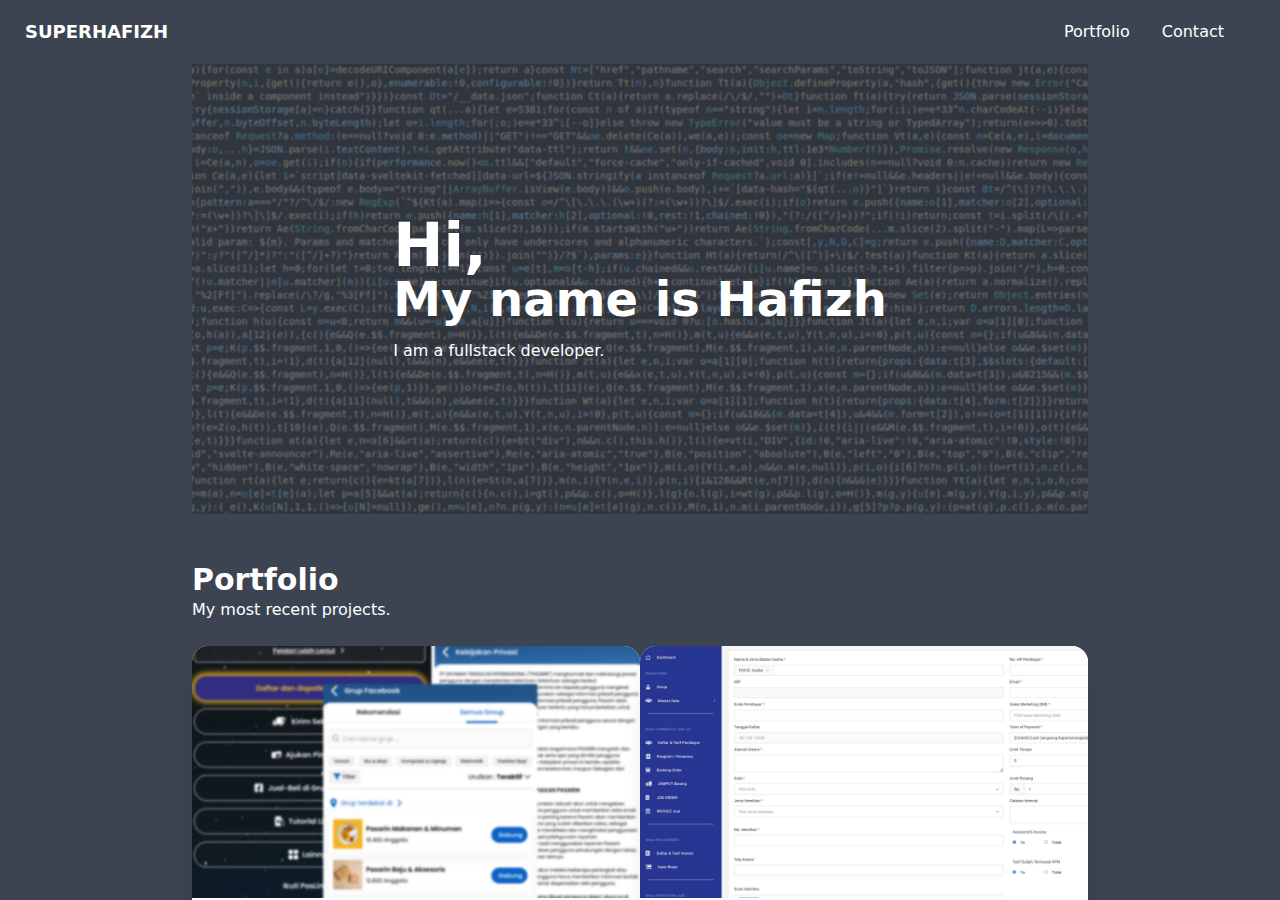
==== index.html @ 825510c3 "fix small screen gap" ====
<!DOCTYPE html>
<html lang="en">
	<head>
		<meta charset="utf-8" />
		<meta name="viewport" content="width=device-width" />
		
		<meta http-equiv="content-security-policy" content="">
		<link href="./internal/immutable/assets/_layout-4857d7e1.css" rel="stylesheet">
		<link href="./internal/immutable/assets/_page-f06ca95b.css" rel="stylesheet">
		<link rel="modulepreload" href="./internal/immutable/start-492628ce.js">
		<link rel="modulepreload" href="./internal/immutable/chunks/index-1d239b5f.js">
		<link rel="modulepreload" href="./internal/immutable/chunks/singletons-ebde97fe.js">
		<link rel="modulepreload" href="./internal/immutable/components/pages/_layout.svelte-82ba9834.js">
		<link rel="modulepreload" href="./internal/immutable/modules/pages/_layout.ts-9cbb603b.js">
		<link rel="modulepreload" href="./internal/immutable/chunks/_layout-da46b06b.js">
		<link rel="modulepreload" href="./internal/immutable/components/pages/_page.svelte-578592ff.js"><!-- HEAD_svelte-1lq4rqf_START --><!-- HEAD_svelte-1lq4rqf_END -->
	</head>
	<body data-sveltekit-preload-data="hover">
		<div style="display: contents">


<div class="drawer"><input id="my-drawer-3" type="checkbox" class="drawer-toggle"> 
    <div class="drawer-content flex flex-col bg-neutral text-neutral-content"><div class="mx-auto navbar"><div class="navbar-start"><a href="/" class="btn btn-ghost text-lg">Superhafizh</a></div>
            <div class="navbar-end"><ul class="menu menu-horizontal hidden lg:inline-flex"><li><a href="/#portfolio-section" class="">Portfolio</a></li>
                    <li><a href="/#contact-section" class="">Contact</a></li>
                    <li><a href="https://github.com/superhafizh" target="_blank" rel="noreferrer"></a></li></ul>
                <div class="flex-none lg:hidden"><label for="my-drawer-3" class="btn btn-square btn-ghost"><svg xmlns="http://www.w3.org/2000/svg" fill="none" viewBox="0 0 24 24" class="inline-block w-6 h-6 stroke-current"><path stroke-linecap="round" stroke-linejoin="round" stroke-width="2" d="M4 6h16M4 12h16M4 18h16"></path></svg></label></div></div></div>
        
        <div class="mx-auto"><section class="hero hero-height bg-base-200 mb-4 svelte-1fc7l4f" style="background-image: url(/images/codes.jpg)"><div class="hero-overlay bg-opacity-60"></div>
    <div class="hero-content"><div class="max-w-lg"><h1 class="text-6xl font-bold">Hi,</h1>
            <h1 class="text-5xl font-bold">My name is Hafizh</h1>
            <p class="mt-4">I am a fullstack developer.</p></div></div></section>

<div class="max-w-4xl mx-auto"><section id="portfolio-section" class="py-8"><h2 class="text-3xl font-bold">Portfolio</h2>
        <p class="pb-6">My most recent projects.</p>
        <div class="grid grid-cols-1 md:grid-cols-2 justify-items-center"><div class="card card-compact bg-base-100 shadow-xl"><figure><img src="/images/pasarin.jpg" alt="Pasarin"></figure>
                <div class="card-body"><h2 class="card-title">Pasarin</h2>
                  <p>Pasarin was a marketplace targeting Facebook users. I was working with the Front End team using VueJs.</p>
                  <p></p></div></div>
            <div class="card card-compact bg-base-100 shadow-xl"><figure><img src="/images/kimulti.jpg" alt="Kimulti"></figure>
                <div class="card-body"><h2 class="card-title">Kimulti</h2>
                  <p>Kimulti is an ERP for a logistics company. I built from ground up using Laravel and Livewire.</p>
                  <p>Currently it covers CRM, Shipment, and Accounting functionality with Assets Management and others still underway.</p></div></div></div></section>

    <section id="contact-section" class="py-8"><h2 class="text-3xl font-bold pb-6">Contact Me</h2>
        <form class="form-control"><label class="label" for="email"><span class="label-text">Email</span></label>
            <input type="email" name="email" class="input input-bordered">
            <label class="label" for="message"><span class="label-text">Message</span></label>
            <input name="message" class="input input-bordered">
            <div class="py-4 px-4">

<div id="h-captcha-30"></div></div>
            <button type="submit" class="btn">Send</button></form></section>
</div></div></div></div>


		<script type="module" data-sveltekit-hydrate="gvk30v">
			import { start } from "./internal/immutable/start-492628ce.js";

			start({
				assets: "",
				env: {},
				target: document.querySelector('[data-sveltekit-hydrate="gvk30v"]').parentNode,
				version: "1675939922096",
				hydrate: {
					node_ids: [0, 2],
					data: [null,null],
					form: null,
					error: null
				}
			});
		</script>
	</div>
	</body>
</html>
---- internal/immutable/assets/_layout-4857d7e1.css ----
*,:before,:after{box-sizing:border-box;border-width:0;border-style:solid;border-color:#e5e7eb}:before,:after{--tw-content: ""}html{line-height:1.5;-webkit-text-size-adjust:100%;-moz-tab-size:4;-o-tab-size:4;tab-size:4;font-family:ui-sans-serif,system-ui,-apple-system,BlinkMacSystemFont,Segoe UI,Roboto,Helvetica Neue,Arial,Noto Sans,sans-serif,"Apple Color Emoji","Segoe UI Emoji",Segoe UI Symbol,"Noto Color Emoji";font-feature-settings:normal}body{margin:0;line-height:inherit}hr{height:0;color:inherit;border-top-width:1px}abbr:where([title]){-webkit-text-decoration:underline dotted;text-decoration:underline dotted}h1,h2,h3,h4,h5,h6{font-size:inherit;font-weight:inherit}a{color:inherit;text-decoration:inherit}b,strong{font-weight:bolder}code,kbd,samp,pre{font-family:ui-monospace,SFMono-Regular,Menlo,Monaco,Consolas,Liberation Mono,Courier New,monospace;font-size:1em}small{font-size:80%}sub,sup{font-size:75%;line-height:0;position:relative;vertical-align:baseline}sub{bottom:-.25em}sup{top:-.5em}table{text-indent:0;border-color:inherit;border-collapse:collapse}button,input,optgroup,select,textarea{font-family:inherit;font-size:100%;font-weight:inherit;line-height:inherit;color:inherit;margin:0;padding:0}button,select{text-transform:none}button,[type=button],[type=reset],[type=submit]{-webkit-appearance:button;background-color:transparent;background-image:none}:-moz-focusring{outline:auto}:-moz-ui-invalid{box-shadow:none}progress{vertical-align:baseline}::-webkit-inner-spin-button,::-webkit-outer-spin-button{height:auto}[type=search]{-webkit-appearance:textfield;outline-offset:-2px}::-webkit-search-decoration{-webkit-appearance:none}::-webkit-file-upload-button{-webkit-appearance:button;font:inherit}summary{display:list-item}blockquote,dl,dd,h1,h2,h3,h4,h5,h6,hr,figure,p,pre{margin:0}fieldset{margin:0;padding:0}legend{padding:0}ol,ul,menu{list-style:none;margin:0;padding:0}textarea{resize:vertical}input::-moz-placeholder,textarea::-moz-placeholder{opacity:1;color:#9ca3af}input::placeholder,textarea::placeholder{opacity:1;color:#9ca3af}button,[role=button]{cursor:pointer}:disabled{cursor:default}img,svg,video,canvas,audio,iframe,embed,object{display:block;vertical-align:middle}img,video{max-width:100%;height:auto}[hidden]{display:none}[type=text],[type=email],[type=url],[type=password],[type=number],[type=date],[type=datetime-local],[type=month],[type=search],[type=tel],[type=time],[type=week],[multiple],textarea,select{-webkit-appearance:none;-moz-appearance:none;appearance:none;background-color:#fff;border-color:#6b7280;border-width:1px;border-radius:0;padding:.5rem .75rem;font-size:1rem;line-height:1.5rem;--tw-shadow: 0 0 #0000}[type=text]:focus,[type=email]:focus,[type=url]:focus,[type=password]:focus,[type=number]:focus,[type=date]:focus,[type=datetime-local]:focus,[type=month]:focus,[type=search]:focus,[type=tel]:focus,[type=time]:focus,[type=week]:focus,[multiple]:focus,textarea:focus,select:focus{outline:2px solid transparent;outline-offset:2px;--tw-ring-inset: var(--tw-empty, );--tw-ring-offset-width: 0px;--tw-ring-offset-color: #fff;--tw-ring-color: #2563eb;--tw-ring-offset-shadow: var(--tw-ring-inset) 0 0 0 var(--tw-ring-offset-width) var(--tw-ring-offset-color);--tw-ring-shadow: var(--tw-ring-inset) 0 0 0 calc(1px + var(--tw-ring-offset-width)) var(--tw-ring-color);box-shadow:var(--tw-ring-offset-shadow),var(--tw-ring-shadow),var(--tw-shadow);border-color:#2563eb}input::-moz-placeholder,textarea::-moz-placeholder{color:#6b7280;opacity:1}input::placeholder,textarea::placeholder{color:#6b7280;opacity:1}::-webkit-datetime-edit-fields-wrapper{padding:0}::-webkit-date-and-time-value{min-height:1.5em}::-webkit-datetime-edit,::-webkit-datetime-edit-year-field,::-webkit-datetime-edit-month-field,::-webkit-datetime-edit-day-field,::-webkit-datetime-edit-hour-field,::-webkit-datetime-edit-minute-field,::-webkit-datetime-edit-second-field,::-webkit-datetime-edit-millisecond-field,::-webkit-datetime-edit-meridiem-field{padding-top:0;padding-bottom:0}select{background-image:url("data:image/svg+xml,%3csvg xmlns='http://www.w3.org/2000/svg' fill='none' viewBox='0 0 20 20'%3e%3cpath stroke='%236b7280' stroke-linecap='round' stroke-linejoin='round' stroke-width='1.5' d='M6 8l4 4 4-4'/%3e%3c/svg%3e");background-position:right .5rem center;background-repeat:no-repeat;background-size:1.5em 1.5em;padding-right:2.5rem;-webkit-print-color-adjust:exact;print-color-adjust:exact}[multiple]{background-image:initial;background-position:initial;background-repeat:unset;background-size:initial;padding-right:.75rem;-webkit-print-color-adjust:unset;print-color-adjust:unset}[type=checkbox],[type=radio]{-webkit-appearance:none;-moz-appearance:none;appearance:none;padding:0;-webkit-print-color-adjust:exact;print-color-adjust:exact;display:inline-block;vertical-align:middle;background-origin:border-box;-webkit-user-select:none;-moz-user-select:none;user-select:none;flex-shrink:0;height:1rem;width:1rem;color:#2563eb;background-color:#fff;border-color:#6b7280;border-width:1px;--tw-shadow: 0 0 #0000}[type=checkbox]{border-radius:0}[type=radio]{border-radius:100%}[type=checkbox]:focus,[type=radio]:focus{outline:2px solid transparent;outline-offset:2px;--tw-ring-inset: var(--tw-empty, );--tw-ring-offset-width: 2px;--tw-ring-offset-color: #fff;--tw-ring-color: #2563eb;--tw-ring-offset-shadow: var(--tw-ring-inset) 0 0 0 var(--tw-ring-offset-width) var(--tw-ring-offset-color);--tw-ring-shadow: var(--tw-ring-inset) 0 0 0 calc(2px + var(--tw-ring-offset-width)) var(--tw-ring-color);box-shadow:var(--tw-ring-offset-shadow),var(--tw-ring-shadow),var(--tw-shadow)}[type=checkbox]:checked,[type=radio]:checked{border-color:transparent;background-color:currentColor;background-size:100% 100%;background-position:center;background-repeat:no-repeat}[type=checkbox]:checked{background-image:url("data:image/svg+xml,%3csvg viewBox='0 0 16 16' fill='white' xmlns='http://www.w3.org/2000/svg'%3e%3cpath d='M12.207 4.793a1 1 0 010 1.414l-5 5a1 1 0 01-1.414 0l-2-2a1 1 0 011.414-1.414L6.5 9.086l4.293-4.293a1 1 0 011.414 0z'/%3e%3c/svg%3e")}[type=radio]:checked{background-image:url("data:image/svg+xml,%3csvg viewBox='0 0 16 16' fill='white' xmlns='http://www.w3.org/2000/svg'%3e%3ccircle cx='8' cy='8' r='3'/%3e%3c/svg%3e")}[type=checkbox]:checked:hover,[type=checkbox]:checked:focus,[type=radio]:checked:hover,[type=radio]:checked:focus{border-color:transparent;background-color:currentColor}[type=checkbox]:indeterminate{background-image:url("data:image/svg+xml,%3csvg xmlns='http://www.w3.org/2000/svg' fill='none' viewBox='0 0 16 16'%3e%3cpath stroke='white' stroke-linecap='round' stroke-linejoin='round' stroke-width='2' d='M4 8h8'/%3e%3c/svg%3e");border-color:transparent;background-color:currentColor;background-size:100% 100%;background-position:center;background-repeat:no-repeat}[type=checkbox]:indeterminate:hover,[type=checkbox]:indeterminate:focus{border-color:transparent;background-color:currentColor}[type=file]{background:unset;border-color:inherit;border-width:0;border-radius:0;padding:0;font-size:unset;line-height:inherit}[type=file]:focus{outline:1px solid ButtonText;outline:1px auto -webkit-focus-ring-color}:root,[data-theme]{background-color:hsla(var(--b1) / var(--tw-bg-opacity, 1));color:hsla(var(--bc) / var(--tw-text-opacity, 1))}html{-webkit-tap-highlight-color:transparent}:root{color-scheme:light;--pf: 258.89 94.378% 40.941%;--sf: 314 100% 37.647%;--af: 174 60% 40.784%;--nf: 219 14.085% 22.275%;--in: 198 93% 60%;--su: 158 64% 52%;--wa: 43 96% 56%;--er: 0 91% 71%;--inc: 198 100% 12%;--suc: 158 100% 10%;--wac: 43 100% 11%;--erc: 0 100% 14%;--rounded-box: 1rem;--rounded-btn: .5rem;--rounded-badge: 1.9rem;--animation-btn: .25s;--animation-input: .2s;--btn-text-case: uppercase;--btn-focus-scale: .95;--border-btn: 1px;--tab-border: 1px;--tab-radius: .5rem;--p: 258.89 94.378% 51.176%;--pc: 0 0% 100%;--s: 314 100% 47.059%;--sc: 0 0% 100%;--a: 174 60% 50.98%;--ac: 174.71 43.59% 15.294%;--n: 219 14.085% 27.843%;--nc: 0 0% 100%;--b1: 0 0% 100%;--b2: 0 0% 94.902%;--b3: 180 1.9608% 90%;--bc: 215 27.907% 16.863%}@media (prefers-color-scheme: dark){:root{color-scheme:dark;--pf: 262.35 80.315% 40.157%;--sf: 315.75 70.196% 40%;--af: 174.69 70.335% 32.784%;--in: 198 93% 60%;--su: 158 64% 52%;--wa: 43 96% 56%;--er: 0 91% 71%;--inc: 198 100% 12%;--suc: 158 100% 10%;--wac: 43 100% 11%;--erc: 0 100% 14%;--rounded-box: 1rem;--rounded-btn: .5rem;--rounded-badge: 1.9rem;--animation-btn: .25s;--animation-input: .2s;--btn-text-case: uppercase;--btn-focus-scale: .95;--border-btn: 1px;--tab-border: 1px;--tab-radius: .5rem;--p: 262.35 80.315% 50.196%;--pc: 0 0% 100%;--s: 315.75 70.196% 50%;--sc: 0 0% 100%;--a: 174.69 70.335% 40.98%;--ac: 0 0% 100%;--n: 218.18 18.033% 11.961%;--nf: 222.86 17.073% 8.0392%;--nc: 220 13.376% 69.216%;--b1: 220 17.647% 20%;--b2: 220 17.241% 17.059%;--b3: 218.57 17.949% 15.294%;--bc: 220 13.376% 69.216%}}[data-theme=light]{color-scheme:light;--pf: 258.89 94.378% 40.941%;--sf: 314 100% 37.647%;--af: 174 60% 40.784%;--nf: 219 14.085% 22.275%;--in: 198 93% 60%;--su: 158 64% 52%;--wa: 43 96% 56%;--er: 0 91% 71%;--inc: 198 100% 12%;--suc: 158 100% 10%;--wac: 43 100% 11%;--erc: 0 100% 14%;--rounded-box: 1rem;--rounded-btn: .5rem;--rounded-badge: 1.9rem;--animation-btn: .25s;--animation-input: .2s;--btn-text-case: uppercase;--btn-focus-scale: .95;--border-btn: 1px;--tab-border: 1px;--tab-radius: .5rem;--p: 258.89 94.378% 51.176%;--pc: 0 0% 100%;--s: 314 100% 47.059%;--sc: 0 0% 100%;--a: 174 60% 50.98%;--ac: 174.71 43.59% 15.294%;--n: 219 14.085% 27.843%;--nc: 0 0% 100%;--b1: 0 0% 100%;--b2: 0 0% 94.902%;--b3: 180 1.9608% 90%;--bc: 215 27.907% 16.863%}[data-theme=dark]{color-scheme:dark;--pf: 262.35 80.315% 40.157%;--sf: 315.75 70.196% 40%;--af: 174.69 70.335% 32.784%;--in: 198 93% 60%;--su: 158 64% 52%;--wa: 43 96% 56%;--er: 0 91% 71%;--inc: 198 100% 12%;--suc: 158 100% 10%;--wac: 43 100% 11%;--erc: 0 100% 14%;--rounded-box: 1rem;--rounded-btn: .5rem;--rounded-badge: 1.9rem;--animation-btn: .25s;--animation-input: .2s;--btn-text-case: uppercase;--btn-focus-scale: .95;--border-btn: 1px;--tab-border: 1px;--tab-radius: .5rem;--p: 262.35 80.315% 50.196%;--pc: 0 0% 100%;--s: 315.75 70.196% 50%;--sc: 0 0% 100%;--a: 174.69 70.335% 40.98%;--ac: 0 0% 100%;--n: 218.18 18.033% 11.961%;--nf: 222.86 17.073% 8.0392%;--nc: 220 13.376% 69.216%;--b1: 220 17.647% 20%;--b2: 220 17.241% 17.059%;--b3: 218.57 17.949% 15.294%;--bc: 220 13.376% 69.216%}[data-theme=cupcake]{color-scheme:light;--pf: 183.03 47.368% 47.216%;--sf: 338.25 71.429% 62.431%;--af: 39 84.112% 46.431%;--nf: 280 46.479% 11.137%;--in: 198 93% 60%;--su: 158 64% 52%;--wa: 43 96% 56%;--er: 0 91% 71%;--pc: 183.03 100% 11.804%;--sc: 338.25 100% 15.608%;--ac: 39 100% 11.608%;--nc: 280 82.688% 82.784%;--inc: 198 100% 12%;--suc: 158 100% 10%;--wac: 43 100% 11%;--erc: 0 100% 14%;--rounded-box: 1rem;--rounded-badge: 1.9rem;--animation-btn: .25s;--animation-input: .2s;--btn-text-case: uppercase;--btn-focus-scale: .95;--border-btn: 1px;--p: 183.03 47.368% 59.02%;--s: 338.25 71.429% 78.039%;--a: 39 84.112% 58.039%;--n: 280 46.479% 13.922%;--b1: 24 33.333% 97.059%;--b2: 26.667 21.951% 91.961%;--b3: 22.5 14.286% 89.02%;--bc: 280 46.479% 13.922%;--rounded-btn: 1.9rem;--tab-border: 2px;--tab-radius: .5rem}[data-theme=bumblebee]{color-scheme:light;--pf: 41.124 74.167% 42.353%;--sf: 49.901 94.393% 46.431%;--af: 240 33.333% 11.294%;--nf: 240 33.333% 11.294%;--b2: 0 0% 90%;--b3: 0 0% 81%;--in: 198 93% 60%;--su: 158 64% 52%;--wa: 43 96% 56%;--er: 0 91% 71%;--bc: 0 0% 20%;--ac: 240 60.274% 82.824%;--nc: 240 60.274% 82.824%;--inc: 198 100% 12%;--suc: 158 100% 10%;--wac: 43 100% 11%;--erc: 0 100% 14%;--rounded-box: 1rem;--rounded-btn: .5rem;--rounded-badge: 1.9rem;--animation-btn: .25s;--animation-input: .2s;--btn-text-case: uppercase;--btn-focus-scale: .95;--border-btn: 1px;--tab-border: 1px;--tab-radius: .5rem;--p: 41.124 74.167% 52.941%;--pc: 240 33.333% 14.118%;--s: 49.901 94.393% 58.039%;--sc: 240 33.333% 14.118%;--a: 240 33.333% 14.118%;--n: 240 33.333% 14.118%;--b1: 0 0% 100%}[data-theme=emerald]{color-scheme:light;--pf: 141.18 50% 48%;--sf: 218.88 96.078% 48%;--af: 9.8901 81.25% 44.863%;--nf: 219.23 20.312% 20.078%;--b2: 0 0% 90%;--b3: 0 0% 81%;--in: 198 93% 60%;--su: 158 64% 52%;--wa: 43 96% 56%;--er: 0 91% 71%;--inc: 198 100% 12%;--suc: 158 100% 10%;--wac: 43 100% 11%;--erc: 0 100% 14%;--rounded-box: 1rem;--rounded-btn: .5rem;--rounded-badge: 1.9rem;--btn-text-case: uppercase;--border-btn: 1px;--tab-border: 1px;--tab-radius: .5rem;--p: 141.18 50% 60%;--pc: 151.11 28.421% 18.627%;--s: 218.88 96.078% 60%;--sc: 210 20% 98.039%;--a: 9.8901 81.25% 56.078%;--ac: 210 20% 98.039%;--n: 219.23 20.312% 25.098%;--nc: 210 20% 98.039%;--b1: 0 0% 100%;--bc: 219.23 20.312% 25.098%;--animation-btn: 0;--animation-input: 0;--btn-focus-scale: 1}[data-theme=corporate]{color-scheme:light;--pf: 229.09 95.652% 51.137%;--sf: 214.91 26.316% 47.216%;--af: 154.2 49.02% 48%;--nf: 233.33 27.273% 10.353%;--b2: 0 0% 90%;--b3: 0 0% 81%;--in: 198 93% 60%;--su: 158 64% 52%;--wa: 43 96% 56%;--er: 0 91% 71%;--pc: 229.09 100% 92.784%;--sc: 214.91 100% 11.804%;--ac: 154.2 100% 12%;--inc: 198 100% 12%;--suc: 158 100% 10%;--wac: 43 100% 11%;--erc: 0 100% 14%;--btn-text-case: uppercase;--border-btn: 1px;--tab-border: 1px;--tab-radius: .5rem;--p: 229.09 95.652% 63.922%;--s: 214.91 26.316% 59.02%;--a: 154.2 49.02% 60%;--n: 233.33 27.273% 12.941%;--nc: 210 38.462% 94.902%;--b1: 0 0% 100%;--bc: 233.33 27.273% 12.941%;--rounded-box: .25rem;--rounded-btn: .125rem;--rounded-badge: .125rem;--animation-btn: 0;--animation-input: 0;--btn-focus-scale: 1}[data-theme=synthwave]{color-scheme:dark;--pf: 320.73 69.62% 55.216%;--sf: 197.03 86.592% 51.922%;--af: 48 89.041% 45.647%;--nf: 253.22 60.825% 15.216%;--b2: 253.85 59.091% 23.294%;--b3: 253.85 59.091% 20.965%;--pc: 320.73 100% 13.804%;--sc: 197.03 100% 12.98%;--ac: 48 100% 11.412%;--rounded-box: 1rem;--rounded-btn: .5rem;--rounded-badge: 1.9rem;--animation-btn: .25s;--animation-input: .2s;--btn-text-case: uppercase;--btn-focus-scale: .95;--border-btn: 1px;--tab-border: 1px;--tab-radius: .5rem;--p: 320.73 69.62% 69.02%;--s: 197.03 86.592% 64.902%;--a: 48 89.041% 57.059%;--n: 253.22 60.825% 19.02%;--nc: 260 60% 98.039%;--b1: 253.85 59.091% 25.882%;--bc: 260 60% 98.039%;--in: 199.13 86.957% 63.922%;--inc: 257.45 63.218% 17.059%;--su: 168.1 74.233% 68.039%;--suc: 257.45 63.218% 17.059%;--wa: 48 89.041% 57.059%;--wac: 257.45 63.218% 17.059%;--er: 351.85 73.636% 56.863%;--erc: 260 60% 98.039%}[data-theme=retro]{color-scheme:light;--pf: 2.6667 73.77% 60.863%;--sf: 144.62 27.273% 57.569%;--af: 49.024 67.213% 60.863%;--nf: 41.667 16.822% 33.569%;--inc: 221.21 100% 90.667%;--suc: 142.13 100% 87.255%;--wac: 32.133 100% 8.7451%;--erc: 0 100% 90.118%;--animation-btn: .25s;--animation-input: .2s;--btn-text-case: uppercase;--btn-focus-scale: .95;--border-btn: 1px;--tab-border: 1px;--tab-radius: .5rem;--p: 2.6667 73.77% 76.078%;--pc: 345 5.2632% 14.902%;--s: 144.62 27.273% 71.961%;--sc: 345 5.2632% 14.902%;--a: 49.024 67.213% 76.078%;--ac: 345 5.2632% 14.902%;--n: 41.667 16.822% 41.961%;--nc: 45 47.059% 80%;--b1: 45 47.059% 80%;--b2: 45.283 37.063% 71.961%;--b3: 42.188 35.955% 65.098%;--bc: 345 5.2632% 14.902%;--in: 221.21 83.193% 53.333%;--su: 142.13 76.216% 36.275%;--wa: 32.133 94.619% 43.725%;--er: 0 72.222% 50.588%;--rounded-box: .4rem;--rounded-btn: .4rem;--rounded-badge: .4rem}[data-theme=cyberpunk]{color-scheme:light;--pf: 344.78 100% 58.353%;--sf: 195.12 80.392% 56%;--af: 276 74.324% 56.784%;--nf: 57.273 100% 10.353%;--b2: 56 100% 45%;--b3: 56 100% 40.5%;--in: 198 93% 60%;--su: 158 64% 52%;--wa: 43 96% 56%;--er: 0 91% 71%;--bc: 56 100% 10%;--pc: 344.78 100% 14.588%;--sc: 195.12 100% 14%;--ac: 276 100% 14.196%;--inc: 198 100% 12%;--suc: 158 100% 10%;--wac: 43 100% 11%;--erc: 0 100% 14%;--animation-btn: .25s;--animation-input: .2s;--btn-text-case: uppercase;--btn-focus-scale: .95;--border-btn: 1px;--tab-border: 1px;font-family:ui-monospace,SFMono-Regular,Menlo,Monaco,Consolas,Liberation Mono,Courier New,monospace;--p: 344.78 100% 72.941%;--s: 195.12 80.392% 70%;--a: 276 74.324% 70.98%;--n: 57.273 100% 12.941%;--nc: 56 100% 50%;--b1: 56 100% 50%;--rounded-box: 0;--rounded-btn: 0;--rounded-badge: 0;--tab-radius: 0}[data-theme=valentine]{color-scheme:light;--pf: 353.23 73.81% 53.647%;--sf: 254.12 86.441% 61.49%;--af: 181.41 55.556% 56%;--nf: 336 42.857% 38.431%;--b2: 318.46 46.429% 80.118%;--b3: 318.46 46.429% 72.106%;--pc: 353.23 100% 13.412%;--sc: 254.12 100% 15.373%;--ac: 181.41 100% 14%;--inc: 221.21 100% 90.667%;--suc: 142.13 100% 87.255%;--wac: 32.133 100% 8.7451%;--erc: 0 100% 90.118%;--rounded-box: 1rem;--rounded-badge: 1.9rem;--animation-btn: .25s;--animation-input: .2s;--btn-text-case: uppercase;--btn-focus-scale: .95;--border-btn: 1px;--tab-border: 1px;--tab-radius: .5rem;--p: 353.23 73.81% 67.059%;--s: 254.12 86.441% 76.863%;--a: 181.41 55.556% 70%;--n: 336 42.857% 48.039%;--nc: 318.46 46.429% 89.02%;--b1: 318.46 46.429% 89.02%;--bc: 343.64 38.462% 28.039%;--in: 221.21 83.193% 53.333%;--su: 142.13 76.216% 36.275%;--wa: 32.133 94.619% 43.725%;--er: 0 72.222% 50.588%;--rounded-btn: 1.9rem}[data-theme=halloween]{color-scheme:dark;--pf: 31.927 89.344% 41.725%;--sf: 271.22 45.794% 33.569%;--af: 91.071 100% 26.353%;--nf: 180 3.5714% 8.7843%;--b2: 0 0% 11.647%;--b3: 0 0% 10.482%;--bc: 0 0% 82.588%;--sc: 271.22 100% 88.392%;--ac: 91.071 100% 6.5882%;--nc: 180 4.8458% 82.196%;--inc: 221.21 100% 90.667%;--suc: 142.13 100% 87.255%;--wac: 32.133 100% 8.7451%;--erc: 0 100% 90.118%;--rounded-box: 1rem;--rounded-btn: .5rem;--rounded-badge: 1.9rem;--animation-btn: .25s;--animation-input: .2s;--btn-text-case: uppercase;--btn-focus-scale: .95;--border-btn: 1px;--tab-border: 1px;--tab-radius: .5rem;--p: 31.927 89.344% 52.157%;--pc: 180 7.3171% 8.0392%;--s: 271.22 45.794% 41.961%;--a: 91.071 100% 32.941%;--n: 180 3.5714% 10.98%;--b1: 0 0% 12.941%;--in: 221.21 83.193% 53.333%;--su: 142.13 76.216% 36.275%;--wa: 32.133 94.619% 43.725%;--er: 0 72.222% 50.588%}[data-theme=garden]{color-scheme:light;--pf: 138.86 15.982% 34.353%;--sf: 96.923 37.143% 74.51%;--af: 0 67.742% 75.137%;--nf: 0 3.9106% 28.078%;--b2: 0 4.3478% 81.882%;--b3: 0 4.3478% 73.694%;--in: 198 93% 60%;--su: 158 64% 52%;--wa: 43 96% 56%;--er: 0 91% 71%;--pc: 138.86 100% 88.588%;--inc: 198 100% 12%;--suc: 158 100% 10%;--wac: 43 100% 11%;--erc: 0 100% 14%;--rounded-box: 1rem;--rounded-btn: .5rem;--rounded-badge: 1.9rem;--animation-btn: .25s;--animation-input: .2s;--btn-text-case: uppercase;--btn-focus-scale: .95;--border-btn: 1px;--tab-border: 1px;--tab-radius: .5rem;--p: 138.86 15.982% 42.941%;--s: 96.923 37.143% 93.137%;--sc: 96 32.468% 15.098%;--a: 0 67.742% 93.922%;--ac: 0 21.951% 16.078%;--n: 0 3.9106% 35.098%;--nc: 0 4.3478% 90.98%;--b1: 0 4.3478% 90.98%;--bc: 0 3.2258% 6.0784%}[data-theme=forest]{color-scheme:dark;--pf: 141.04 71.963% 33.569%;--sf: 140.98 74.694% 38.431%;--af: 35.148 68.98% 41.569%;--nf: 0 9.6774% 4.8627%;--b2: 0 12.195% 7.2353%;--b3: 0 12.195% 6.5118%;--in: 198 93% 60%;--su: 158 64% 52%;--wa: 43 96% 56%;--er: 0 91% 71%;--bc: 0 11.727% 81.608%;--sc: 140.98 100% 9.6078%;--ac: 35.148 100% 10.392%;--nc: 0 6.8894% 81.216%;--inc: 198 100% 12%;--suc: 158 100% 10%;--wac: 43 100% 11%;--erc: 0 100% 14%;--rounded-box: 1rem;--rounded-badge: 1.9rem;--animation-btn: .25s;--animation-input: .2s;--btn-text-case: uppercase;--btn-focus-scale: .95;--border-btn: 1px;--tab-border: 1px;--tab-radius: .5rem;--p: 141.04 71.963% 41.961%;--pc: 140.66 100% 88.039%;--s: 140.98 74.694% 48.039%;--a: 35.148 68.98% 51.961%;--n: 0 9.6774% 6.0784%;--b1: 0 12.195% 8.0392%;--rounded-btn: 1.9rem}[data-theme=aqua]{color-scheme:dark;--pf: 181.79 92.857% 39.529%;--sf: 274.41 30.909% 45.49%;--af: 47.059 100% 64%;--nf: 205.4 53.725% 40%;--b2: 218.61 52.511% 38.647%;--b3: 218.61 52.511% 34.782%;--bc: 218.61 100% 88.588%;--sc: 274.41 100% 91.373%;--ac: 47.059 100% 16%;--nc: 205.4 100% 90%;--inc: 221.21 100% 90.667%;--suc: 142.13 100% 87.255%;--wac: 32.133 100% 8.7451%;--erc: 0 100% 90.118%;--rounded-box: 1rem;--rounded-btn: .5rem;--rounded-badge: 1.9rem;--animation-btn: .25s;--animation-input: .2s;--btn-text-case: uppercase;--btn-focus-scale: .95;--border-btn: 1px;--tab-border: 1px;--tab-radius: .5rem;--p: 181.79 92.857% 49.412%;--pc: 181.41 100% 16.667%;--s: 274.41 30.909% 56.863%;--a: 47.059 100% 80%;--n: 205.4 53.725% 50%;--b1: 218.61 52.511% 42.941%;--in: 221.21 83.193% 53.333%;--su: 142.13 76.216% 36.275%;--wa: 32.133 94.619% 43.725%;--er: 0 72.222% 50.588%}[data-theme=lofi]{color-scheme:light;--pf: 0 0% 4.0784%;--sf: 0 1.9608% 8%;--af: 0 0% 11.922%;--nf: 0 0% 0%;--btn-text-case: uppercase;--border-btn: 1px;--tab-border: 1px;--p: 0 0% 5.098%;--pc: 0 0% 100%;--s: 0 1.9608% 10%;--sc: 0 0% 100%;--a: 0 0% 14.902%;--ac: 0 0% 100%;--n: 0 0% 0%;--nc: 0 0% 100%;--b1: 0 0% 100%;--b2: 0 0% 94.902%;--b3: 0 1.9608% 90%;--bc: 0 0% 0%;--in: 212.35 100% 47.647%;--inc: 0 0% 100%;--su: 136.84 72.152% 46.471%;--suc: 0 0% 100%;--wa: 4.5614 100% 66.471%;--wac: 0 0% 100%;--er: 325.05 77.6% 49.02%;--erc: 0 0% 100%;--rounded-box: .25rem;--rounded-btn: .125rem;--rounded-badge: .125rem;--animation-btn: 0;--animation-input: 0;--btn-focus-scale: 1;--tab-radius: 0}[data-theme=pastel]{color-scheme:light;--pf: 283.64 21.569% 64%;--sf: 351.63 70.492% 70.431%;--af: 158.49 54.639% 64.784%;--nf: 198.62 43.719% 48.784%;--in: 198 93% 60%;--su: 158 64% 52%;--wa: 43 96% 56%;--er: 0 91% 71%;--bc: 0 0% 20%;--pc: 283.64 59.314% 16%;--sc: 351.63 100% 17.608%;--ac: 158.49 100% 16.196%;--nc: 198.62 100% 12.196%;--inc: 198 100% 12%;--suc: 158 100% 10%;--wac: 43 100% 11%;--erc: 0 100% 14%;--rounded-box: 1rem;--rounded-badge: 1.9rem;--animation-btn: .25s;--animation-input: .2s;--btn-text-case: uppercase;--btn-focus-scale: .95;--border-btn: 1px;--tab-border: 1px;--tab-radius: .5rem;--p: 283.64 21.569% 80%;--s: 351.63 70.492% 88.039%;--a: 158.49 54.639% 80.98%;--n: 198.62 43.719% 60.98%;--b1: 0 0% 100%;--b2: 210 20% 98.039%;--b3: 216 12.195% 83.922%;--rounded-btn: 1.9rem}[data-theme=fantasy]{color-scheme:light;--pf: 296.04 82.813% 20.078%;--sf: 200 100% 29.647%;--af: 30.894 94.378% 40.941%;--nf: 215 27.907% 13.49%;--b2: 0 0% 90%;--b3: 0 0% 81%;--in: 198 93% 60%;--su: 158 64% 52%;--wa: 43 96% 56%;--er: 0 91% 71%;--pc: 296.04 100% 85.02%;--sc: 200 100% 87.412%;--ac: 30.894 100% 10.235%;--nc: 215 62.264% 83.373%;--inc: 198 100% 12%;--suc: 158 100% 10%;--wac: 43 100% 11%;--erc: 0 100% 14%;--rounded-box: 1rem;--rounded-btn: .5rem;--rounded-badge: 1.9rem;--animation-btn: .25s;--animation-input: .2s;--btn-text-case: uppercase;--btn-focus-scale: .95;--border-btn: 1px;--tab-border: 1px;--tab-radius: .5rem;--p: 296.04 82.813% 25.098%;--s: 200 100% 37.059%;--a: 30.894 94.378% 51.176%;--n: 215 27.907% 16.863%;--b1: 0 0% 100%;--bc: 215 27.907% 16.863%}[data-theme=wireframe]{color-scheme:light;--pf: 0 0% 57.725%;--sf: 0 0% 57.725%;--af: 0 0% 57.725%;--nf: 0 0% 73.725%;--bc: 0 0% 20%;--pc: 0 0% 14.431%;--sc: 0 0% 14.431%;--ac: 0 0% 14.431%;--nc: 0 0% 18.431%;--inc: 240 100% 90%;--suc: 120 100% 85.02%;--wac: 60 100% 10%;--erc: 0 100% 90%;--animation-btn: .25s;--animation-input: .2s;--btn-text-case: uppercase;--btn-focus-scale: .95;--border-btn: 1px;--tab-border: 1px;font-family:Chalkboard,comic sans ms,sanssecondaryerif;--p: 0 0% 72.157%;--s: 0 0% 72.157%;--a: 0 0% 72.157%;--n: 0 0% 92.157%;--b1: 0 0% 100%;--b2: 0 0% 93.333%;--b3: 0 0% 86.667%;--in: 240 100% 50%;--su: 120 100% 25.098%;--wa: 60 30.196% 50%;--er: 0 100% 50%;--rounded-box: .2rem;--rounded-btn: .2rem;--rounded-badge: .2rem;--tab-radius: .2rem}[data-theme=black]{color-scheme:dark;--pf: 0 1.9608% 16%;--sf: 0 1.9608% 16%;--af: 0 1.9608% 16%;--bc: 0 0% 80%;--pc: 0 5.3922% 84%;--sc: 0 5.3922% 84%;--ac: 0 5.3922% 84%;--nc: 0 2.5404% 83.02%;--inc: 240 100% 90%;--suc: 120 100% 85.02%;--wac: 60 100% 10%;--erc: 0 100% 90%;--border-btn: 1px;--tab-border: 1px;--p: 0 1.9608% 20%;--s: 0 1.9608% 20%;--a: 0 1.9608% 20%;--b1: 0 0% 0%;--b2: 0 0% 5.098%;--b3: 0 1.9608% 10%;--n: 0 1.2987% 15.098%;--nf: 0 1.9608% 20%;--in: 240 100% 50%;--su: 120 100% 25.098%;--wa: 60 100% 50%;--er: 0 100% 50%;--rounded-box: 0;--rounded-btn: 0;--rounded-badge: 0;--animation-btn: 0;--animation-input: 0;--btn-text-case: lowercase;--btn-focus-scale: 1;--tab-radius: 0}[data-theme=luxury]{color-scheme:dark;--pf: 0 0% 80%;--sf: 218.4 54.348% 14.431%;--af: 318.62 21.805% 20.863%;--nf: 270 4.3478% 7.2157%;--pc: 0 0% 20%;--sc: 218.4 100% 83.608%;--ac: 318.62 84.615% 85.216%;--inc: 202.35 100% 14%;--suc: 89.007 100% 10.392%;--wac: 53.906 100% 12.706%;--erc: 0 100% 14.353%;--rounded-box: 1rem;--rounded-btn: .5rem;--rounded-badge: 1.9rem;--animation-btn: .25s;--animation-input: .2s;--btn-text-case: uppercase;--btn-focus-scale: .95;--border-btn: 1px;--tab-border: 1px;--tab-radius: .5rem;--p: 0 0% 100%;--s: 218.4 54.348% 18.039%;--a: 318.62 21.805% 26.078%;--n: 270 4.3478% 9.0196%;--nc: 37.083 67.29% 58.039%;--b1: 240 10% 3.9216%;--b2: 270 4.3478% 9.0196%;--b3: 270 2.1739% 18.039%;--bc: 37.083 67.29% 58.039%;--in: 202.35 100% 70%;--su: 89.007 61.633% 51.961%;--wa: 53.906 68.817% 63.529%;--er: 0 100% 71.765%}[data-theme=dracula]{color-scheme:dark;--pf: 325.52 100% 58.98%;--sf: 264.71 89.474% 62.118%;--af: 31.02 100% 56.941%;--nf: 229.57 15.033% 24%;--b2: 231.43 14.894% 16.588%;--b3: 231.43 14.894% 14.929%;--pc: 325.52 100% 14.745%;--sc: 264.71 100% 15.529%;--ac: 31.02 100% 14.235%;--nc: 229.57 70.868% 86%;--inc: 190.53 100% 15.373%;--suc: 135.18 100% 12.941%;--wac: 64.909 100% 15.294%;--erc: 0 100% 93.333%;--rounded-box: 1rem;--rounded-btn: .5rem;--rounded-badge: 1.9rem;--animation-btn: .25s;--animation-input: .2s;--btn-text-case: uppercase;--btn-focus-scale: .95;--border-btn: 1px;--tab-border: 1px;--tab-radius: .5rem;--p: 325.52 100% 73.725%;--s: 264.71 89.474% 77.647%;--a: 31.02 100% 71.176%;--n: 229.57 15.033% 30%;--b1: 231.43 14.894% 18.431%;--bc: 60 30% 96.078%;--in: 190.53 96.61% 76.863%;--su: 135.18 94.444% 64.706%;--wa: 64.909 91.667% 76.471%;--er: 0 100% 66.667%}[data-theme=cmyk]{color-scheme:light;--pf: 202.72 83.251% 48.157%;--sf: 335.25 77.67% 47.686%;--af: 56.195 100% 47.843%;--nf: 0 0% 8.1569%;--b2: 0 0% 90%;--b3: 0 0% 81%;--bc: 0 0% 20%;--pc: 202.72 100% 12.039%;--sc: 335.25 100% 91.922%;--ac: 56.195 100% 11.961%;--nc: 0 0% 82.039%;--inc: 192.2 100% 10.431%;--suc: 291.06 100% 87.608%;--wac: 25.027 100% 11.333%;--erc: 3.956 100% 91.137%;--rounded-box: 1rem;--rounded-btn: .5rem;--rounded-badge: 1.9rem;--animation-btn: .25s;--animation-input: .2s;--btn-text-case: uppercase;--btn-focus-scale: .95;--border-btn: 1px;--tab-border: 1px;--tab-radius: .5rem;--p: 202.72 83.251% 60.196%;--s: 335.25 77.67% 59.608%;--a: 56.195 100% 59.804%;--n: 0 0% 10.196%;--b1: 0 0% 100%;--in: 192.2 48.361% 52.157%;--su: 291.06 48.454% 38.039%;--wa: 25.027 84.615% 56.667%;--er: 3.956 80.531% 55.686%}[data-theme=autumn]{color-scheme:light;--pf: 344.23 95.804% 22.431%;--sf: .44444 63.38% 46.588%;--af: 27.477 56.021% 50.039%;--nf: 22.105 17.117% 34.824%;--b2: 0 0% 85.059%;--b3: 0 0% 76.553%;--bc: 0 0% 18.902%;--pc: 344.23 100% 85.608%;--sc: .44444 100% 91.647%;--ac: 27.477 100% 12.51%;--nc: 22.105 100% 88.706%;--inc: 186.94 100% 9.9216%;--suc: 164.59 100% 8.6275%;--wac: 30.141 100% 9.9216%;--erc: 353.6 100% 89.765%;--rounded-box: 1rem;--rounded-btn: .5rem;--rounded-badge: 1.9rem;--animation-btn: .25s;--animation-input: .2s;--btn-text-case: uppercase;--btn-focus-scale: .95;--border-btn: 1px;--tab-border: 1px;--tab-radius: .5rem;--p: 344.23 95.804% 28.039%;--s: .44444 63.38% 58.235%;--a: 27.477 56.021% 62.549%;--n: 22.105 17.117% 43.529%;--b1: 0 0% 94.51%;--in: 186.94 47.826% 49.608%;--su: 164.59 33.636% 43.137%;--wa: 30.141 84.19% 49.608%;--er: 353.6 79.116% 48.824%}[data-theme=business]{color-scheme:dark;--pf: 210 64.103% 24.471%;--sf: 200 12.931% 43.608%;--af: 12.515 79.512% 47.843%;--nf: 212.73 13.58% 12.706%;--b2: 0 0% 11.294%;--b3: 0 0% 10.165%;--bc: 0 0% 82.51%;--pc: 210 100% 86.118%;--sc: 200 100% 10.902%;--ac: 12.515 100% 11.961%;--nc: 212.73 28.205% 83.176%;--inc: 199.15 100% 88.353%;--suc: 144 100% 11.137%;--wac: 39.231 100% 12.078%;--erc: 6.3415 100% 88.667%;--animation-btn: .25s;--animation-input: .2s;--btn-text-case: uppercase;--btn-focus-scale: .95;--border-btn: 1px;--tab-border: 1px;--tab-radius: .5rem;--p: 210 64.103% 30.588%;--s: 200 12.931% 54.51%;--a: 12.515 79.512% 59.804%;--n: 212.73 13.58% 15.882%;--b1: 0 0% 12.549%;--in: 199.15 100% 41.765%;--su: 144 30.973% 55.686%;--wa: 39.231 64.356% 60.392%;--er: 6.3415 55.656% 43.333%;--rounded-box: .25rem;--rounded-btn: .125rem;--rounded-badge: .125rem}[data-theme=acid]{color-scheme:light;--pf: 302.59 100% 40%;--sf: 27.294 100% 40%;--af: 72 98.425% 40.157%;--nf: 238.42 43.182% 13.804%;--b2: 0 0% 88.235%;--b3: 0 0% 79.412%;--bc: 0 0% 19.608%;--pc: 302.59 100% 90%;--sc: 27.294 100% 10%;--ac: 72 100% 10.039%;--nc: 238.42 99.052% 83.451%;--inc: 209.85 100% 11.569%;--suc: 148.87 100% 11.608%;--wac: 52.574 100% 11.451%;--erc: .78261 100% 89.02%;--animation-btn: .25s;--animation-input: .2s;--btn-text-case: uppercase;--btn-focus-scale: .95;--border-btn: 1px;--tab-border: 1px;--tab-radius: .5rem;--p: 302.59 100% 50%;--s: 27.294 100% 50%;--a: 72 98.425% 50.196%;--n: 238.42 43.182% 17.255%;--b1: 0 0% 98.039%;--in: 209.85 91.628% 57.843%;--su: 148.87 49.533% 58.039%;--wa: 52.574 92.661% 57.255%;--er: .78261 100% 45.098%;--rounded-box: 1.25rem;--rounded-btn: 1rem;--rounded-badge: 1rem}[data-theme=lemonade]{color-scheme:light;--pf: 88.8 96.154% 24.471%;--sf: 60 80.952% 43.765%;--af: 62.553 79.661% 70.745%;--nf: 238.42 43.182% 13.804%;--b2: 0 0% 90%;--b3: 0 0% 81%;--bc: 0 0% 20%;--pc: 88.8 100% 86.118%;--sc: 60 100% 10.941%;--ac: 62.553 100% 17.686%;--nc: 238.42 99.052% 83.451%;--inc: 191.61 79.118% 16.902%;--suc: 74.458 100% 15.725%;--wac: 50.182 100% 15.059%;--erc: .98361 100% 16.588%;--rounded-box: 1rem;--rounded-btn: .5rem;--rounded-badge: 1.9rem;--animation-btn: .25s;--animation-input: .2s;--btn-text-case: uppercase;--btn-focus-scale: .95;--border-btn: 1px;--tab-border: 1px;--tab-radius: .5rem;--p: 88.8 96.154% 30.588%;--s: 60 80.952% 54.706%;--a: 62.553 79.661% 88.431%;--n: 238.42 43.182% 17.255%;--b1: 0 0% 100%;--in: 191.61 39.241% 84.51%;--su: 74.458 76.147% 78.627%;--wa: 50.182 87.302% 75.294%;--er: .98361 70.115% 82.941%}[data-theme=night]{color-scheme:dark;--pf: 198.44 93.204% 47.686%;--sf: 234.45 89.474% 59.137%;--af: 328.85 85.621% 56%;--b2: 222.22 47.368% 10.059%;--b3: 222.22 47.368% 9.0529%;--bc: 222.22 65.563% 82.235%;--pc: 198.44 100% 11.922%;--sc: 234.45 100% 14.784%;--ac: 328.85 100% 14%;--nc: 217.24 75.772% 83.49%;--inc: 198.46 100% 9.6078%;--suc: 172.46 100% 10.078%;--wac: 40.61 100% 12.706%;--erc: 350.94 100% 14.235%;--rounded-box: 1rem;--rounded-btn: .5rem;--rounded-badge: 1.9rem;--animation-btn: .25s;--animation-input: .2s;--btn-text-case: uppercase;--btn-focus-scale: .95;--border-btn: 1px;--tab-border: 1px;--tab-radius: .5rem;--p: 198.44 93.204% 59.608%;--s: 234.45 89.474% 73.922%;--a: 328.85 85.621% 70%;--n: 217.24 32.584% 17.451%;--nf: 217.06 30.357% 21.961%;--b1: 222.22 47.368% 11.176%;--in: 198.46 90.204% 48.039%;--su: 172.46 66.008% 50.392%;--wa: 40.61 88.172% 63.529%;--er: 350.94 94.558% 71.176%}[data-theme=coffee]{color-scheme:dark;--pf: 29.583 66.667% 46.118%;--sf: 182.4 24.752% 15.843%;--af: 194.19 74.4% 19.608%;--nf: 300 20% 4.7059%;--b2: 306 18.519% 9.5294%;--b3: 306 18.519% 8.5765%;--pc: 29.583 100% 11.529%;--sc: 182.4 67.237% 83.961%;--ac: 194.19 100% 84.902%;--nc: 300 13.75% 81.176%;--inc: 171.15 100% 13.451%;--suc: 92.5 100% 12.471%;--wac: 43.125 100% 13.725%;--erc: 9.7561 100% 14.941%;--rounded-box: 1rem;--rounded-btn: .5rem;--rounded-badge: 1.9rem;--animation-btn: .25s;--animation-input: .2s;--btn-text-case: uppercase;--btn-focus-scale: .95;--border-btn: 1px;--tab-border: 1px;--tab-radius: .5rem;--p: 29.583 66.667% 57.647%;--s: 182.4 24.752% 19.804%;--a: 194.19 74.4% 24.51%;--n: 300 20% 5.8824%;--b1: 306 18.519% 10.588%;--bc: 36.667 8.3333% 42.353%;--in: 171.15 36.527% 67.255%;--su: 92.5 25% 62.353%;--wa: 43.125 100% 68.627%;--er: 9.7561 95.349% 74.706%}[data-theme=winter]{color-scheme:light;--pf: 211.79 100% 40.627%;--sf: 246.92 47.273% 34.51%;--af: 310.41 49.388% 41.569%;--nf: 217.02 92.157% 8%;--pc: 211.79 100% 90.157%;--sc: 246.92 100% 88.627%;--ac: 310.41 100% 90.392%;--nc: 217.02 100% 82%;--inc: 191.54 100% 15.608%;--suc: 181.5 100% 13.255%;--wac: 32.308 100% 16.706%;--erc: 0 100% 14.431%;--rounded-box: 1rem;--rounded-btn: .5rem;--rounded-badge: 1.9rem;--animation-btn: .25s;--animation-input: .2s;--btn-text-case: uppercase;--btn-focus-scale: .95;--border-btn: 1px;--tab-border: 1px;--tab-radius: .5rem;--p: 211.79 100% 50.784%;--s: 246.92 47.273% 43.137%;--a: 310.41 49.388% 51.961%;--n: 217.02 92.157% 10%;--b1: 0 0% 100%;--b2: 216.92 100% 97.451%;--b3: 218.82 43.59% 92.353%;--bc: 214.29 30.061% 31.961%;--in: 191.54 92.857% 78.039%;--su: 181.5 46.512% 66.275%;--wa: 32.308 61.905% 83.529%;--er: 0 63.38% 72.157%}*,:before,:after{--tw-border-spacing-x: 0;--tw-border-spacing-y: 0;--tw-translate-x: 0;--tw-translate-y: 0;--tw-rotate: 0;--tw-skew-x: 0;--tw-skew-y: 0;--tw-scale-x: 1;--tw-scale-y: 1;--tw-pan-x: ;--tw-pan-y: ;--tw-pinch-zoom: ;--tw-scroll-snap-strictness: proximity;--tw-ordinal: ;--tw-slashed-zero: ;--tw-numeric-figure: ;--tw-numeric-spacing: ;--tw-numeric-fraction: ;--tw-ring-inset: ;--tw-ring-offset-width: 0px;--tw-ring-offset-color: #fff;--tw-ring-color: rgb(59 130 246 / .5);--tw-ring-offset-shadow: 0 0 #0000;--tw-ring-shadow: 0 0 #0000;--tw-shadow: 0 0 #0000;--tw-shadow-colored: 0 0 #0000;--tw-blur: ;--tw-brightness: ;--tw-contrast: ;--tw-grayscale: ;--tw-hue-rotate: ;--tw-invert: ;--tw-saturate: ;--tw-sepia: ;--tw-drop-shadow: ;--tw-backdrop-blur: ;--tw-backdrop-brightness: ;--tw-backdrop-contrast: ;--tw-backdrop-grayscale: ;--tw-backdrop-hue-rotate: ;--tw-backdrop-invert: ;--tw-backdrop-opacity: ;--tw-backdrop-saturate: ;--tw-backdrop-sepia: }::backdrop{--tw-border-spacing-x: 0;--tw-border-spacing-y: 0;--tw-translate-x: 0;--tw-translate-y: 0;--tw-rotate: 0;--tw-skew-x: 0;--tw-skew-y: 0;--tw-scale-x: 1;--tw-scale-y: 1;--tw-pan-x: ;--tw-pan-y: ;--tw-pinch-zoom: ;--tw-scroll-snap-strictness: proximity;--tw-ordinal: ;--tw-slashed-zero: ;--tw-numeric-figure: ;--tw-numeric-spacing: ;--tw-numeric-fraction: ;--tw-ring-inset: ;--tw-ring-offset-width: 0px;--tw-ring-offset-color: #fff;--tw-ring-color: rgb(59 130 246 / .5);--tw-ring-offset-shadow: 0 0 #0000;--tw-ring-shadow: 0 0 #0000;--tw-shadow: 0 0 #0000;--tw-shadow-colored: 0 0 #0000;--tw-blur: ;--tw-brightness: ;--tw-contrast: ;--tw-grayscale: ;--tw-hue-rotate: ;--tw-invert: ;--tw-saturate: ;--tw-sepia: ;--tw-drop-shadow: ;--tw-backdrop-blur: ;--tw-backdrop-brightness: ;--tw-backdrop-contrast: ;--tw-backdrop-grayscale: ;--tw-backdrop-hue-rotate: ;--tw-backdrop-invert: ;--tw-backdrop-opacity: ;--tw-backdrop-saturate: ;--tw-backdrop-sepia: }.btn{display:inline-flex;flex-shrink:0;cursor:pointer;-webkit-user-select:none;-moz-user-select:none;user-select:none;flex-wrap:wrap;align-items:center;justify-content:center;border-color:transparent;border-color:hsl(var(--n) / var(--tw-border-opacity));text-align:center;transition-property:color,background-color,border-color,text-decoration-color,fill,stroke,opacity,box-shadow,transform,filter,-webkit-backdrop-filter;transition-property:color,background-color,border-color,text-decoration-color,fill,stroke,opacity,box-shadow,transform,filter,backdrop-filter;transition-property:color,background-color,border-color,text-decoration-color,fill,stroke,opacity,box-shadow,transform,filter,backdrop-filter,-webkit-backdrop-filter;transition-duration:.2s;transition-timing-function:cubic-bezier(.4,0,.2,1);border-radius:var(--rounded-btn, .5rem);height:3rem;padding-left:1rem;padding-right:1rem;font-size:.875rem;line-height:1.25rem;line-height:1em;min-height:3rem;font-weight:600;text-transform:uppercase;text-transform:var(--btn-text-case, uppercase);text-decoration-line:none;border-width:var(--border-btn, 1px);animation:button-pop var(--animation-btn, .25s) ease-out;--tw-border-opacity: 1;--tw-bg-opacity: 1;background-color:hsl(var(--n) / var(--tw-bg-opacity));--tw-text-opacity: 1;color:hsl(var(--nc) / var(--tw-text-opacity))}.btn-disabled,.btn[disabled]{pointer-events:none}.btn-square{height:3rem;width:3rem;padding:0}.btn.loading,.btn.loading:hover{pointer-events:none}.btn.loading:before{margin-right:.5rem;height:1rem;width:1rem;border-radius:9999px;border-width:2px;animation:spin 2s linear infinite;content:"";border-top-color:transparent;border-left-color:transparent;border-bottom-color:currentColor;border-right-color:currentColor}@media (prefers-reduced-motion: reduce){.btn.loading:before{animation:spin 10s linear infinite}}@keyframes spin{0%{transform:rotate(0)}to{transform:rotate(360deg)}}.btn-group>input[type=radio].btn{-webkit-appearance:none;-moz-appearance:none;appearance:none}.btn-group>input[type=radio].btn:before{content:attr(data-title)}.card{position:relative;display:flex;flex-direction:column;border-radius:var(--rounded-box, 1rem)}.card:focus{outline:2px solid transparent;outline-offset:2px}.card-body{display:flex;flex:1 1 auto;flex-direction:column;padding:var(--padding-card, 2rem);gap:.5rem}.card-body :where(p){flex-grow:1}.card figure{display:flex;align-items:center;justify-content:center}.card.image-full{display:grid}.card.image-full:before{position:relative;content:"";z-index:10;--tw-bg-opacity: 1;background-color:hsl(var(--n) / var(--tw-bg-opacity));opacity:.75;border-radius:var(--rounded-box, 1rem)}.card.image-full:before,.card.image-full>*{grid-column-start:1;grid-row-start:1}.card.image-full>figure img{height:100%;-o-object-fit:cover;object-fit:cover}.card.image-full>.card-body{position:relative;z-index:20;--tw-text-opacity: 1;color:hsl(var(--nc) / var(--tw-text-opacity))}.checkbox{flex-shrink:0;--chkbg: var(--bc);--chkfg: var(--b1);height:1.5rem;width:1.5rem;cursor:pointer;-webkit-appearance:none;-moz-appearance:none;appearance:none;border-width:1px;border-color:hsl(var(--bc) / var(--tw-border-opacity));--tw-border-opacity: .2;border-radius:var(--rounded-btn, .5rem)}.drawer{display:grid;width:100%;overflow:hidden;height:100vh;height:100dvh}.drawer.drawer-end{direction:rtl}.drawer.drawer-end>*{direction:ltr}.drawer.drawer-end>.drawer-toggle~.drawer-side>.drawer-overlay+*{--tw-translate-x: 100%;transform:translate(var(--tw-translate-x),var(--tw-translate-y)) rotate(var(--tw-rotate)) skew(var(--tw-skew-x)) skewY(var(--tw-skew-y)) scaleX(var(--tw-scale-x)) scaleY(var(--tw-scale-y));justify-self:end}.drawer.drawer-end>.drawer-toggle:checked~.drawer-side>.drawer-overlay+*{--tw-translate-x: 0px;transform:translate(var(--tw-translate-x),var(--tw-translate-y)) rotate(var(--tw-rotate)) skew(var(--tw-skew-x)) skewY(var(--tw-skew-y)) scaleX(var(--tw-scale-x)) scaleY(var(--tw-scale-y))}:where(.drawer-toggle ~ .drawer-content){height:inherit}.drawer-toggle{position:absolute;height:0px;width:0px;-webkit-appearance:none;-moz-appearance:none;appearance:none;opacity:0}.drawer-toggle~.drawer-content{z-index:0;grid-column-start:1;grid-row-start:1;overflow-y:auto;transition-property:all;transition-duration:.3s;transition-timing-function:cubic-bezier(.4,0,.2,1)}.drawer-toggle~.drawer-side{grid-column-start:1;grid-row-start:1;display:grid;max-height:100vh;overflow-x:hidden}.drawer-toggle~.drawer-side>.drawer-overlay{visibility:hidden;grid-column-start:1;grid-row-start:1;opacity:0;cursor:pointer;--tw-bg-opacity: 1;background-color:hsl(var(--nf, var(--n)) / var(--tw-bg-opacity));transition-property:all;transition-duration:.3s;transition-timing-function:cubic-bezier(.4,0,.2,1)}.drawer-toggle~.drawer-side>.drawer-overlay+*{z-index:10;grid-column-start:1;grid-row-start:1;--tw-translate-x: -100%;transform:translate(var(--tw-translate-x),var(--tw-translate-y)) rotate(var(--tw-rotate)) skew(var(--tw-skew-x)) skewY(var(--tw-skew-y)) scaleX(var(--tw-scale-x)) scaleY(var(--tw-scale-y));transition-property:all;transition-duration:.3s;transition-timing-function:cubic-bezier(.4,0,.2,1)}.drawer-toggle:checked~.drawer-side{isolation:isolate;overflow-y:auto;overflow-x:hidden}.drawer-toggle:checked~.drawer-side>.drawer-overlay{visibility:visible;opacity:.999999;--tw-bg-opacity: .4}.drawer-toggle:checked~.drawer-side>.drawer-overlay+*{--tw-translate-x: 0px;transform:translate(var(--tw-translate-x),var(--tw-translate-y)) rotate(var(--tw-rotate)) skew(var(--tw-skew-x)) skewY(var(--tw-skew-y)) scaleX(var(--tw-scale-x)) scaleY(var(--tw-scale-y))}[dir=rtl] .drawer-toggle~.drawer-side>.drawer-overlay+*{--tw-translate-x: 100%;transform:translate(var(--tw-translate-x),var(--tw-translate-y)) rotate(var(--tw-rotate)) skew(var(--tw-skew-x)) skewY(var(--tw-skew-y)) scaleX(var(--tw-scale-x)) scaleY(var(--tw-scale-y))}[dir=rtl] .drawer-toggle:checked~.drawer-side>.drawer-overlay+*{--tw-translate-x: 0px;transform:translate(var(--tw-translate-x),var(--tw-translate-y)) rotate(var(--tw-rotate)) skew(var(--tw-skew-x)) skewY(var(--tw-skew-y)) scaleX(var(--tw-scale-x)) scaleY(var(--tw-scale-y))}[dir=rtl] .drawer.drawer-end>.drawer-toggle~.drawer-side>.drawer-overlay+*{--tw-translate-x: -100%}[dir=rtl] .drawer.drawer-end>.drawer-toggle:checked~.drawer-side>.drawer-overlay+*{--tw-translate-x: 0px}[dir=rtl] .drawer.drawer-end>.drawer-toggle:checked~.drawer-content{--tw-translate-x: .5rem}@media (min-width: 1024px){.drawer-mobile{grid-auto-columns:max-content auto}.drawer-mobile>.drawer-toggle~.drawer-content{height:auto}@media (min-width: 1024px){.drawer-mobile>.drawer-toggle~.drawer-content{grid-column-start:2}.drawer-mobile>.drawer-toggle~.drawer-side>.drawer-overlay{visibility:visible}.drawer-mobile>.drawer-toggle~.drawer-side>.drawer-overlay+*{--tw-translate-x: 0px;transform:translate(var(--tw-translate-x),var(--tw-translate-y)) rotate(var(--tw-rotate)) skew(var(--tw-skew-x)) skewY(var(--tw-skew-y)) scaleX(var(--tw-scale-x)) scaleY(var(--tw-scale-y))}.drawer-mobile.drawer-end>.drawer-toggle~.drawer-content{grid-column-start:1}.drawer-mobile.drawer-end>.drawer-toggle~.drawer-side{grid-column-start:2}.drawer-mobile.drawer-end>.drawer-toggle~.drawer-side>.drawer-overlay{visibility:visible}.drawer-mobile.drawer-end>.drawer-toggle~.drawer-side>.drawer-overlay+*{--tw-translate-x: 0px;transform:translate(var(--tw-translate-x),var(--tw-translate-y)) rotate(var(--tw-rotate)) skew(var(--tw-skew-x)) skewY(var(--tw-skew-y)) scaleX(var(--tw-scale-x)) scaleY(var(--tw-scale-y))}}.drawer-mobile>.drawer-toggle~.drawer-side{overflow-y:auto}.drawer-mobile.drawer-end{grid-auto-columns:auto max-content;direction:ltr}.drawer-mobile.drawer-end>.drawer-toggle~.drawer-content{height:auto}.drawer-mobile.drawer-end>.drawer-toggle~.drawer-side{overflow-y:auto}.drawer-mobile>.drawer-toggle:checked~.drawer-content{--tw-translate-x: 0px;transform:translate(var(--tw-translate-x),var(--tw-translate-y)) rotate(var(--tw-rotate)) skew(var(--tw-skew-x)) skewY(var(--tw-skew-y)) scaleX(var(--tw-scale-x)) scaleY(var(--tw-scale-y))}}.form-control{display:flex;flex-direction:column}.label{display:flex;-webkit-user-select:none;-moz-user-select:none;user-select:none;align-items:center;justify-content:space-between;padding:.5rem .25rem}.hero{display:grid;width:100%;place-items:center;background-size:cover;background-position:center}.hero>*{grid-column-start:1;grid-row-start:1}.hero-overlay{grid-column-start:1;grid-row-start:1;height:100%;width:100%;background-color:hsl(var(--n) / var(--tw-bg-opacity));--tw-bg-opacity: .5}.hero-content{z-index:0;display:flex;align-items:center;justify-content:center;max-width:80rem;gap:1rem;padding:1rem}.input{flex-shrink:1;transition-property:color,background-color,border-color,text-decoration-color,fill,stroke,opacity,box-shadow,transform,filter,-webkit-backdrop-filter;transition-property:color,background-color,border-color,text-decoration-color,fill,stroke,opacity,box-shadow,transform,filter,backdrop-filter;transition-property:color,background-color,border-color,text-decoration-color,fill,stroke,opacity,box-shadow,transform,filter,backdrop-filter,-webkit-backdrop-filter;transition-duration:.2s;transition-timing-function:cubic-bezier(.4,0,.2,1);height:3rem;padding-left:1rem;padding-right:1rem;font-size:1rem;line-height:2;line-height:1.5rem;border-width:1px;border-color:hsl(var(--bc) / var(--tw-border-opacity));--tw-border-opacity: 0;--tw-bg-opacity: 1;background-color:hsl(var(--b1) / var(--tw-bg-opacity));border-radius:var(--rounded-btn, .5rem)}.input-group>.input{isolation:isolate}.input-group>*,.input-group>.input,.input-group>.textarea,.input-group>.select{border-radius:0}.menu{display:flex;flex-direction:column;flex-wrap:wrap}.menu.horizontal{display:inline-flex;flex-direction:row}.menu.horizontal :where(li){flex-direction:row}:where(.menu li){position:relative;display:flex;flex-shrink:0;flex-direction:column;flex-wrap:wrap;align-items:stretch}.menu :where(li:not(.menu-title))>:where(*:not(ul)){display:flex}.menu :where(li:not(.disabled):not(.menu-title))>:where(*:not(ul)){cursor:pointer;-webkit-user-select:none;-moz-user-select:none;user-select:none;align-items:center;outline:2px solid transparent;outline-offset:2px}.menu>:where(li > *:not(ul):focus){outline:2px solid transparent;outline-offset:2px}.menu>:where(li.disabled > *:not(ul):focus){cursor:auto}.menu>:where(li) :where(ul){display:flex;flex-direction:column;align-items:stretch}.menu>:where(li)>:where(ul){position:absolute;display:none;top:initial;left:100%;border-top-left-radius:inherit;border-top-right-radius:inherit;border-bottom-right-radius:inherit;border-bottom-left-radius:inherit}.menu>:where(li:hover)>:where(ul){display:flex}.menu>:where(li:focus)>:where(ul){display:flex}.navbar{display:flex;align-items:center;padding:var(--navbar-padding, .5rem);min-height:4rem;width:100%}:where(.navbar > *){display:inline-flex;align-items:center}.navbar-start{width:50%;justify-content:flex-start}.navbar-end{width:50%;justify-content:flex-end}.btm-nav>* .label{font-size:1rem;line-height:1.5rem}.btn:active:hover,.btn:active:focus{animation:none;transform:scale(var(--btn-focus-scale, .95))}.btn:hover,.btn-active{--tw-border-opacity: 1;border-color:hsl(var(--nf, var(--n)) / var(--tw-border-opacity));--tw-bg-opacity: 1;background-color:hsl(var(--nf, var(--n)) / var(--tw-bg-opacity))}.btn:focus-visible{outline:2px solid hsl(var(--nf));outline-offset:2px}.btn.glass:hover,.btn.glass.btn-active{--glass-opacity: 25%;--glass-border-opacity: 15%}.btn.glass:focus-visible{outline:2px solid currentColor}.btn-ghost{border-width:1px;border-color:transparent;background-color:transparent;color:currentColor}.btn-ghost:hover,.btn-ghost.btn-active{--tw-border-opacity: 0;background-color:hsl(var(--bc) / var(--tw-bg-opacity));--tw-bg-opacity: .2}.btn-ghost:focus-visible{outline:2px solid currentColor}.btn-disabled,.btn-disabled:hover,.btn[disabled],.btn[disabled]:hover{--tw-border-opacity: 0;background-color:hsl(var(--n) / var(--tw-bg-opacity));--tw-bg-opacity: .2;color:hsl(var(--bc) / var(--tw-text-opacity));--tw-text-opacity: .2}.btn.loading.btn-square:before,.btn.loading.btn-circle:before{margin-right:0}.btn.loading.btn-xl:before,.btn.loading.btn-lg:before{height:1.25rem;width:1.25rem}.btn.loading.btn-sm:before,.btn.loading.btn-xs:before{height:.75rem;width:.75rem}.btn-group>input[type=radio]:checked.btn,.btn-group>.btn-active{--tw-border-opacity: 1;border-color:hsl(var(--p) / var(--tw-border-opacity));--tw-bg-opacity: 1;background-color:hsl(var(--p) / var(--tw-bg-opacity));--tw-text-opacity: 1;color:hsl(var(--pc) / var(--tw-text-opacity))}.btn-group>input[type=radio]:checked.btn:focus-visible,.btn-group>.btn-active:focus-visible{outline:2px solid hsl(var(--p))}@keyframes button-pop{0%{transform:scale(var(--btn-focus-scale, .95))}40%{transform:scale(1.02)}to{transform:scale(1)}}.card :where(figure:first-child){overflow:hidden;border-start-start-radius:inherit;border-start-end-radius:inherit;border-end-start-radius:unset;border-end-end-radius:unset}.card :where(figure:last-child){overflow:hidden;border-start-start-radius:unset;border-start-end-radius:unset;border-end-start-radius:inherit;border-end-end-radius:inherit}.card:focus-visible{outline:2px solid currentColor;outline-offset:2px}.card.bordered{border-width:1px;--tw-border-opacity: 1;border-color:hsl(var(--b2, var(--b1)) / var(--tw-border-opacity))}.card.compact .card-body{padding:1rem;font-size:.875rem;line-height:1.25rem}.card-title{display:flex;align-items:center;gap:.5rem;font-size:1.25rem;line-height:1.75rem;font-weight:600}.card.image-full :where(figure){overflow:hidden;border-radius:inherit}.checkbox:focus-visible{outline:2px solid hsl(var(--bc));outline-offset:2px}.checkbox:checked,.checkbox[checked=true],.checkbox[aria-checked=true]{--tw-bg-opacity: 1;background-color:hsl(var(--bc) / var(--tw-bg-opacity));background-repeat:no-repeat;animation:checkmark var(--animation-input, .2s) ease-in-out;background-image:linear-gradient(-45deg,transparent 65%,hsl(var(--chkbg)) 65.99%),linear-gradient(45deg,transparent 75%,hsl(var(--chkbg)) 75.99%),linear-gradient(-45deg,hsl(var(--chkbg)) 40%,transparent 40.99%),linear-gradient(45deg,hsl(var(--chkbg)) 30%,hsl(var(--chkfg)) 30.99%,hsl(var(--chkfg)) 40%,transparent 40.99%),linear-gradient(-45deg,hsl(var(--chkfg)) 50%,hsl(var(--chkbg)) 50.99%)}.checkbox:indeterminate{--tw-bg-opacity: 1;background-color:hsl(var(--bc) / var(--tw-bg-opacity));background-repeat:no-repeat;animation:checkmark var(--animation-input, .2s) ease-in-out;background-image:linear-gradient(90deg,transparent 80%,hsl(var(--chkbg)) 80%),linear-gradient(-90deg,transparent 80%,hsl(var(--chkbg)) 80%),linear-gradient(0deg,hsl(var(--chkbg)) 43%,hsl(var(--chkfg)) 43%,hsl(var(--chkfg)) 57%,hsl(var(--chkbg)) 57%)}.checkbox:disabled{cursor:not-allowed;border-color:transparent;--tw-bg-opacity: 1;background-color:hsl(var(--bc) / var(--tw-bg-opacity));opacity:.2}@keyframes checkmark{0%{background-position-y:5px}50%{background-position-y:-2px}to{background-position-y:0}}[dir=rtl] .checkbox:checked,[dir=rtl] .checkbox[checked=true],[dir=rtl] .checkbox[aria-checked=true]{background-image:linear-gradient(45deg,transparent 65%,hsl(var(--chkbg)) 65.99%),linear-gradient(-45deg,transparent 75%,hsl(var(--chkbg)) 75.99%),linear-gradient(45deg,hsl(var(--chkbg)) 40%,transparent 40.99%),linear-gradient(-45deg,hsl(var(--chkbg)) 30%,hsl(var(--chkfg)) 30.99%,hsl(var(--chkfg)) 40%,transparent 40.99%),linear-gradient(45deg,hsl(var(--chkfg)) 50%,hsl(var(--chkbg)) 50.99%)}.drawer.drawer-end>.drawer-toggle:checked~.drawer-content{--tw-translate-x: -.5rem;transform:translate(var(--tw-translate-x),var(--tw-translate-y)) rotate(var(--tw-rotate)) skew(var(--tw-skew-x)) skewY(var(--tw-skew-y)) scaleX(var(--tw-scale-x)) scaleY(var(--tw-scale-y))}.drawer-toggle:checked~.drawer-content{--tw-translate-x: .5rem;transform:translate(var(--tw-translate-x),var(--tw-translate-y)) rotate(var(--tw-rotate)) skew(var(--tw-skew-x)) skewY(var(--tw-skew-y)) scaleX(var(--tw-scale-x)) scaleY(var(--tw-scale-y))}.drawer-toggle:focus-visible~.drawer-content .drawer-button{outline:2px solid hsl(var(--nf));outline-offset:2px}.drawer-toggle:focus-visible~.drawer-content .drawer-button.btn-primary{outline:2px solid hsl(var(--p))}.drawer-toggle:focus-visible~.drawer-content .drawer-button.btn-secondary{outline:2px solid hsl(var(--s))}.drawer-toggle:focus-visible~.drawer-content .drawer-button.btn-accent{outline:2px solid hsl(var(--a))}.drawer-toggle:focus-visible~.drawer-content .drawer-button.btn-info{outline:2px solid hsl(var(--in))}.drawer-toggle:focus-visible~.drawer-content .drawer-button.btn-success{outline:2px solid hsl(var(--su))}.drawer-toggle:focus-visible~.drawer-content .drawer-button.btn-warning{outline:2px solid hsl(var(--wa))}.drawer-toggle:focus-visible~.drawer-content .drawer-button.btn-error{outline:2px solid hsl(var(--er))}.drawer-toggle:focus-visible~.drawer-content .drawer-button.glass{outline:2px solid currentColor}.drawer-toggle:focus-visible~.drawer-content .drawer-button.btn-ghost{outline:2px solid currentColor}.drawer-toggle:focus-visible~.drawer-content .drawer-button.btn-link{outline:2px solid currentColor}.label-text{font-size:.875rem;line-height:1.25rem;--tw-text-opacity: 1;color:hsl(var(--bc) / var(--tw-text-opacity))}.label a:hover{--tw-text-opacity: 1;color:hsl(var(--bc) / var(--tw-text-opacity))}.input[list]::-webkit-calendar-picker-indicator{line-height:1em}.input-bordered{--tw-border-opacity: .2}.input:focus{outline:2px solid hsla(var(--bc) / .2);outline-offset:2px}.input-disabled,.input[disabled]{cursor:not-allowed;--tw-border-opacity: 1;border-color:hsl(var(--b2, var(--b1)) / var(--tw-border-opacity));--tw-bg-opacity: 1;background-color:hsl(var(--b2, var(--b1)) / var(--tw-bg-opacity));--tw-text-opacity: .2}.input-disabled::-moz-placeholder,.input[disabled]::-moz-placeholder{color:hsl(var(--bc) / var(--tw-placeholder-opacity));--tw-placeholder-opacity: .2}.input-disabled::placeholder,.input[disabled]::placeholder{color:hsl(var(--bc) / var(--tw-placeholder-opacity));--tw-placeholder-opacity: .2}.menu.horizontal>li.bordered>a,.menu.horizontal>li.bordered>button,.menu.horizontal>li.bordered>span{border-left-width:0px;border-bottom-width:4px;--tw-border-opacity: 1;border-color:hsl(var(--p) / var(--tw-border-opacity))}.menu[class*=" px-"]:not(.menu[class*=" px-0"]) li>*,.menu[class^=px-]:not(.menu[class^="px-0"]) li>*,.menu[class*=" p-"]:not(.menu[class*=" p-0"]) li>*,.menu[class^=p-]:not(.menu[class^="p-0"]) li>*{border-radius:var(--rounded-btn, .5rem)}.menu :where(li.bordered > *){border-left-width:4px;--tw-border-opacity: 1;border-color:hsl(var(--p) / var(--tw-border-opacity))}.menu :where(li)>:where(*:not(ul)){gap:.75rem;padding:.75rem 1rem;color:currentColor}.menu :where(li:not(.menu-title):not(:empty))>:where(*:not(ul):focus),.menu :where(li:not(.menu-title):not(:empty))>:where(*:not(ul):hover){background-color:hsl(var(--bc) / var(--tw-bg-opacity));--tw-bg-opacity: .1}.menu :where(li:not(.menu-title):not(:empty))>:where(:not(ul).active),.menu :where(li:not(.menu-title):not(:empty))>:where(*:not(ul):active){--tw-bg-opacity: 1;background-color:hsl(var(--p) / var(--tw-bg-opacity));--tw-text-opacity: 1;color:hsl(var(--pc) / var(--tw-text-opacity))}.menu :where(li:empty){margin:.5rem 1rem;height:1px;background-color:hsl(var(--bc) / var(--tw-bg-opacity));--tw-bg-opacity: .1}.menu li.disabled>*{-webkit-user-select:none;-moz-user-select:none;user-select:none;color:hsl(var(--bc) / var(--tw-text-opacity));--tw-text-opacity: .2}.menu li.disabled>*:hover{background-color:transparent}.menu li.hover-bordered a{border-left-width:4px;border-color:transparent}.menu li.hover-bordered a:hover{--tw-border-opacity: 1;border-color:hsl(var(--p) / var(--tw-border-opacity))}.menu.compact li>a,.menu.compact li>span{padding-top:.5rem;padding-bottom:.5rem;font-size:.875rem;line-height:1.25rem}.menu .menu-title{font-size:.75rem;line-height:1rem;font-weight:700;opacity:.4}.menu .menu-title>*{padding-top:.25rem;padding-bottom:.25rem}.menu :where(li:not(.disabled))>:where(*:not(ul)){outline:2px solid transparent;outline-offset:2px;transition-property:color,background-color,border-color,text-decoration-color,fill,stroke,opacity,box-shadow,transform,filter,-webkit-backdrop-filter;transition-property:color,background-color,border-color,text-decoration-color,fill,stroke,opacity,box-shadow,transform,filter,backdrop-filter;transition-property:color,background-color,border-color,text-decoration-color,fill,stroke,opacity,box-shadow,transform,filter,backdrop-filter,-webkit-backdrop-filter;transition-duration:.2s;transition-timing-function:cubic-bezier(.4,0,.2,1)}.menu>:where(li:first-child){border-top-left-radius:inherit;border-top-right-radius:inherit;border-bottom-right-radius:unset;border-bottom-left-radius:unset}.menu>:where(li:first-child)>:where(:not(ul)){border-top-left-radius:inherit;border-top-right-radius:inherit;border-bottom-right-radius:unset;border-bottom-left-radius:unset}.menu>:where(li:last-child){border-top-left-radius:unset;border-top-right-radius:unset;border-bottom-right-radius:inherit;border-bottom-left-radius:inherit}.menu>:where(li:last-child)>:where(:not(ul)){border-top-left-radius:unset;border-top-right-radius:unset;border-bottom-right-radius:inherit;border-bottom-left-radius:inherit}.menu>:where(li)>:where(ul) :where(li){width:100%;white-space:nowrap}.menu>:where(li)>:where(ul) :where(li) :where(ul){padding-left:1rem}.menu>:where(li)>:where(ul) :where(li)>:where(:not(ul)){width:100%;white-space:nowrap}.menu>:where(li)>:where(ul)>:where(li:first-child){border-top-left-radius:inherit;border-top-right-radius:inherit;border-bottom-right-radius:unset;border-bottom-left-radius:unset}.menu>:where(li)>:where(ul)>:where(li:first-child)>:where(:not(ul)){border-top-left-radius:inherit;border-top-right-radius:inherit;border-bottom-right-radius:unset;border-bottom-left-radius:unset}.menu>:where(li)>:where(ul)>:where(li:last-child){border-top-left-radius:unset;border-top-right-radius:unset;border-bottom-right-radius:inherit;border-bottom-left-radius:inherit}.menu>:where(li)>:where(ul)>:where(li:last-child)>:where(:not(ul)){border-top-left-radius:unset;border-top-right-radius:unset;border-bottom-right-radius:inherit;border-bottom-left-radius:inherit}.mockup-phone .display{overflow:hidden;border-radius:40px;margin-top:-25px}@keyframes progress-loading{50%{left:107%}}@keyframes radiomark{0%{box-shadow:0 0 0 12px hsl(var(--b1)) inset,0 0 0 12px hsl(var(--b1)) inset}50%{box-shadow:0 0 0 3px hsl(var(--b1)) inset,0 0 0 3px hsl(var(--b1)) inset}to{box-shadow:0 0 0 4px hsl(var(--b1)) inset,0 0 0 4px hsl(var(--b1)) inset}}@keyframes rating-pop{0%{transform:translateY(-.125em)}40%{transform:translateY(-.125em)}to{transform:translateY(0)}}.table tr.hover:hover th,.table tr.hover:hover td,.table tr.hover:nth-child(even):hover th,.table tr.hover:nth-child(even):hover td{--tw-bg-opacity: 1;background-color:hsl(var(--b3, var(--b2)) / var(--tw-bg-opacity))}@keyframes toast-pop{0%{transform:scale(.9);opacity:0}to{transform:scale(1);opacity:1}}.btn-square:where(.btn-xs){height:1.5rem;width:1.5rem;padding:0}.btn-square:where(.btn-sm){height:2rem;width:2rem;padding:0}.btn-square:where(.btn-md){height:3rem;width:3rem;padding:0}.btn-square:where(.btn-lg){height:4rem;width:4rem;padding:0}.menu-horizontal{display:inline-flex;width:-moz-max-content;width:max-content;flex-direction:row}.menu-horizontal :where(li){flex-direction:row}.menu-horizontal>:where(li)>:where(ul){top:100%;left:initial}.btn-group .btn:not(:first-child):not(:last-child),.btn-group.btn-group-horizontal .btn:not(:first-child):not(:last-child){border-radius:0}.btn-group .btn:first-child:not(:last-child),.btn-group.btn-group-horizontal .btn:first-child:not(:last-child){margin-left:-1px;margin-top:-0px;border-top-left-radius:var(--rounded-btn, .5rem);border-top-right-radius:0;border-bottom-left-radius:var(--rounded-btn, .5rem);border-bottom-right-radius:0}.btn-group .btn:last-child:not(:first-child),.btn-group.btn-group-horizontal .btn:last-child:not(:first-child){border-top-left-radius:0;border-top-right-radius:var(--rounded-btn, .5rem);border-bottom-left-radius:0;border-bottom-right-radius:var(--rounded-btn, .5rem)}.btn-group.btn-group-vertical .btn:first-child:not(:last-child){margin-left:-0px;margin-top:-1px;border-top-left-radius:var(--rounded-btn, .5rem);border-top-right-radius:var(--rounded-btn, .5rem);border-bottom-left-radius:0;border-bottom-right-radius:0}.btn-group.btn-group-vertical .btn:last-child:not(:first-child){border-top-left-radius:0;border-top-right-radius:0;border-bottom-left-radius:var(--rounded-btn, .5rem);border-bottom-right-radius:var(--rounded-btn, .5rem)}.card-compact .card-body{padding:1rem;font-size:.875rem;line-height:1.25rem}.card-compact .card-title{margin-bottom:.25rem}.card-normal .card-body{padding:var(--padding-card, 2rem);font-size:1rem;line-height:1.5rem}.card-normal .card-title{margin-bottom:.75rem}.menu-horizontal :where(li.bordered > *){border-left-width:0px;border-bottom-width:4px}.menu-horizontal>:where(li:first-child){border-top-left-radius:inherit;border-top-right-radius:unset;border-bottom-right-radius:unset;border-bottom-left-radius:inherit}.menu-horizontal>:where(li:first-child)>:where(*:not(ul)){border-top-left-radius:inherit;border-top-right-radius:unset;border-bottom-right-radius:unset;border-bottom-left-radius:inherit}.menu-horizontal>:where(li:last-child){border-top-left-radius:unset;border-top-right-radius:inherit;border-bottom-right-radius:inherit;border-bottom-left-radius:unset}.menu-horizontal>:where(li:last-child)>:where(*:not(ul)){border-top-left-radius:unset;border-top-right-radius:inherit;border-bottom-right-radius:inherit;border-bottom-left-radius:unset}.mx-auto{margin-left:auto;margin-right:auto}.my-4{margin-top:1rem;margin-bottom:1rem}.mb-4{margin-bottom:1rem}.mt-4{margin-top:1rem}.inline-block{display:inline-block}.flex{display:flex}.grid{display:grid}.contents{display:contents}.hidden{display:none}.h-6{height:1.5rem}.w-6{width:1.5rem}.max-w-lg{max-width:32rem}.max-w-4xl{max-width:56rem}.flex-none{flex:none}.grid-cols-1{grid-template-columns:repeat(1,minmax(0,1fr))}.flex-col{flex-direction:column}.justify-items-center{justify-items:center}.bg-neutral{--tw-bg-opacity: 1;background-color:hsl(var(--n) / var(--tw-bg-opacity))}.bg-base-200{--tw-bg-opacity: 1;background-color:hsl(var(--b2, var(--b1)) / var(--tw-bg-opacity))}.bg-base-100{--tw-bg-opacity: 1;background-color:hsl(var(--b1) / var(--tw-bg-opacity))}.bg-opacity-60{--tw-bg-opacity: .6}.stroke-current{stroke:currentColor}.py-8{padding-top:2rem;padding-bottom:2rem}.py-4{padding-top:1rem;padding-bottom:1rem}.px-4{padding-left:1rem;padding-right:1rem}.pb-6{padding-bottom:1.5rem}.text-lg{font-size:1.125rem;line-height:1.75rem}.text-3xl{font-size:1.875rem;line-height:2.25rem}.text-6xl{font-size:3.75rem;line-height:1}.text-5xl{font-size:3rem;line-height:1}.font-bold{font-weight:700}.text-neutral-content{--tw-text-opacity: 1;color:hsl(var(--nc) / var(--tw-text-opacity))}.shadow-xl{--tw-shadow: 0 20px 25px -5px rgb(0 0 0 / .1), 0 8px 10px -6px rgb(0 0 0 / .1);--tw-shadow-colored: 0 20px 25px -5px var(--tw-shadow-color), 0 8px 10px -6px var(--tw-shadow-color);box-shadow:var(--tw-ring-offset-shadow, 0 0 #0000),var(--tw-ring-shadow, 0 0 #0000),var(--tw-shadow)}@media (min-width: 768px){.md\:grid-cols-2{grid-template-columns:repeat(2,minmax(0,1fr))}}@media (min-width: 1024px){.lg\:inline-flex{display:inline-flex}.lg\:hidden{display:none}}
---- internal/immutable/assets/_page-f06ca95b.css ----
.hero-height.svelte-1fc7l4f{min-height:50vh}
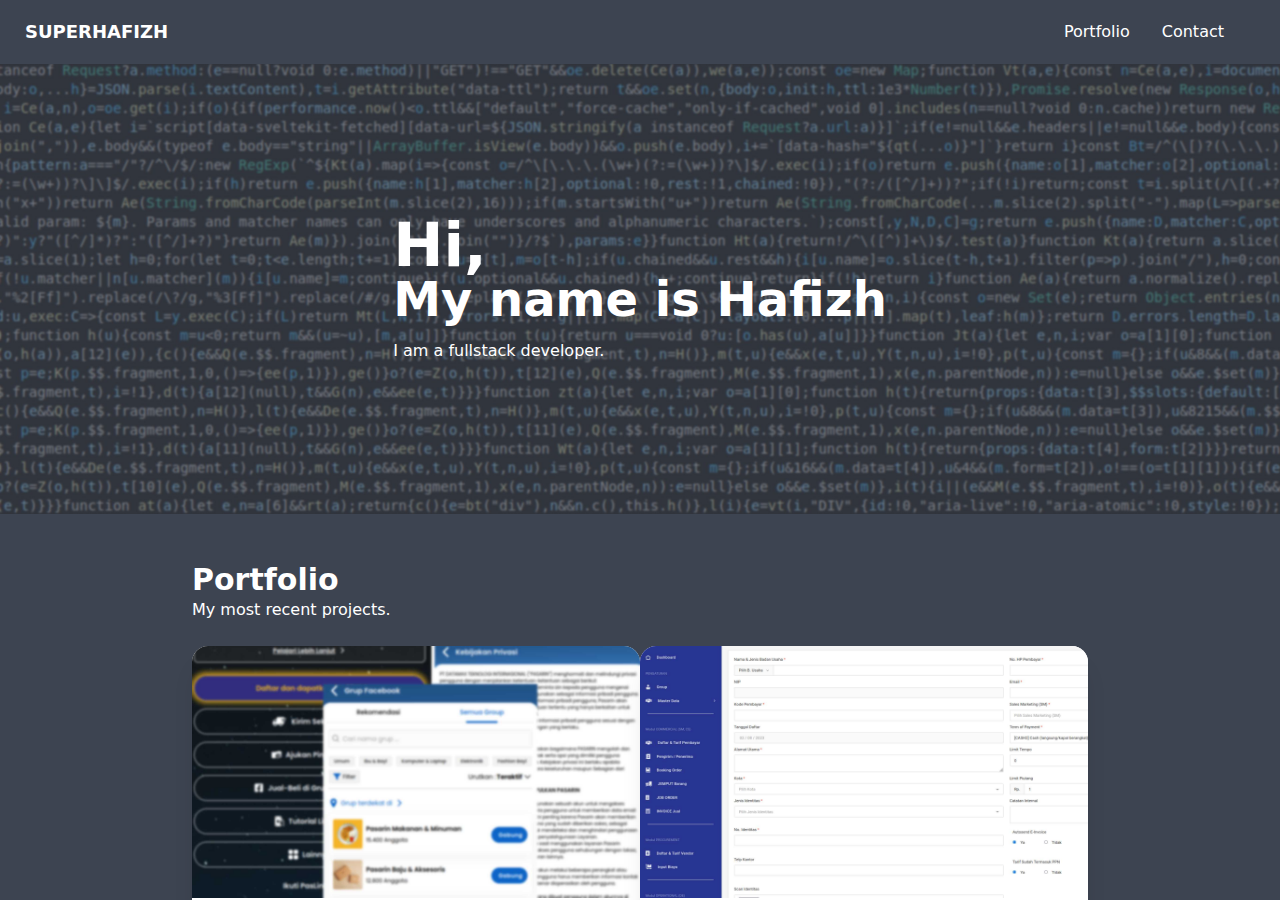
==== commit 7d2aaec3: "small screen drawer" ====
--- a/index.html
+++ b/index.html
@@ -5,15 +5,15 @@
 		<meta name="viewport" content="width=device-width" />
 		
 		<meta http-equiv="content-security-policy" content="">
-		<link href="./internal/immutable/assets/_layout-4857d7e1.css" rel="stylesheet">
+		<link href="./internal/immutable/assets/_layout-0fe84b70.css" rel="stylesheet">
 		<link href="./internal/immutable/assets/_page-f06ca95b.css" rel="stylesheet">
-		<link rel="modulepreload" href="./internal/immutable/start-492628ce.js">
+		<link rel="modulepreload" href="./internal/immutable/start-e127be73.js">
 		<link rel="modulepreload" href="./internal/immutable/chunks/index-1d239b5f.js">
 		<link rel="modulepreload" href="./internal/immutable/chunks/singletons-ebde97fe.js">
-		<link rel="modulepreload" href="./internal/immutable/components/pages/_layout.svelte-82ba9834.js">
+		<link rel="modulepreload" href="./internal/immutable/components/pages/_layout.svelte-46d2f94f.js">
 		<link rel="modulepreload" href="./internal/immutable/modules/pages/_layout.ts-9cbb603b.js">
 		<link rel="modulepreload" href="./internal/immutable/chunks/_layout-da46b06b.js">
-		<link rel="modulepreload" href="./internal/immutable/components/pages/_page.svelte-578592ff.js"><!-- HEAD_svelte-1lq4rqf_START --><!-- HEAD_svelte-1lq4rqf_END -->
+		<link rel="modulepreload" href="./internal/immutable/components/pages/_page.svelte-d2a36a8a.js"><!-- HEAD_svelte-1lq4rqf_START --><!-- HEAD_svelte-1lq4rqf_END -->
 	</head>
 	<body data-sveltekit-preload-data="hover">
 		<div style="display: contents">
@@ -24,9 +24,9 @@
             <div class="navbar-end"><ul class="menu menu-horizontal hidden lg:inline-flex"><li><a href="/#portfolio-section" class="">Portfolio</a></li>
                     <li><a href="/#contact-section" class="">Contact</a></li>
                     <li><a href="https://github.com/superhafizh" target="_blank" rel="noreferrer"></a></li></ul>
-                <div class="flex-none lg:hidden"><label for="my-drawer-3" class="btn btn-square btn-ghost"><svg xmlns="http://www.w3.org/2000/svg" fill="none" viewBox="0 0 24 24" class="inline-block w-6 h-6 stroke-current"><path stroke-linecap="round" stroke-linejoin="round" stroke-width="2" d="M4 6h16M4 12h16M4 18h16"></path></svg></label></div></div></div>
+                <div class="flex-none lg:hidden"><label for="my-drawer-3" class="btn btn-square btn-ghost"></label></div></div></div>
         
-        <div class="mx-auto"><section class="hero hero-height bg-base-200 mb-4 svelte-1fc7l4f" style="background-image: url(/images/codes.jpg)"><div class="hero-overlay bg-opacity-60"></div>
+        <div><section class="hero hero-height bg-base-200 mb-4 svelte-1fc7l4f" style="background-image: url(/images/codes.jpg)"><div class="hero-overlay bg-opacity-60"></div>
     <div class="hero-content"><div class="max-w-lg"><h1 class="text-6xl font-bold">Hi,</h1>
             <h1 class="text-5xl font-bold">My name is Hafizh</h1>
             <p class="mt-4">I am a fullstack developer.</p></div></div></section>
@@ -46,22 +46,27 @@
         <form class="form-control"><label class="label" for="email"><span class="label-text">Email</span></label>
             <input type="email" name="email" class="input input-bordered">
             <label class="label" for="message"><span class="label-text">Message</span></label>
-            <input name="message" class="input input-bordered">
+            <textarea name="message" class="input input-bordered" rows="3"></textarea>
             <div class="py-4 px-4">
 
-<div id="h-captcha-30"></div></div>
+<div id="h-captcha-86"></div></div>
             <button type="submit" class="btn">Send</button></form></section>
-</div></div></div></div>
+</div></div></div>
+    <div class="drawer-side"><label for="my-drawer-3" class="drawer-overlay"></label> 
+        <ul class="menu p-4 w-80 bg-base-100">
+            <li><a href="/#portfolio-section">Portfolio</a></li>
+            <li><a href="/#contact-section">Contact</a></li>
+            <li><a href="https://github.com/superhafizh" target="_blank" rel="noreferrer"></a></li></ul></div></div>
 
 
-		<script type="module" data-sveltekit-hydrate="gvk30v">
-			import { start } from "./internal/immutable/start-492628ce.js";
+		<script type="module" data-sveltekit-hydrate="1b4dr6f">
+			import { start } from "./internal/immutable/start-e127be73.js";
 
 			start({
 				assets: "",
 				env: {},
-				target: document.querySelector('[data-sveltekit-hydrate="gvk30v"]').parentNode,
-				version: "1675939922096",
+				target: document.querySelector('[data-sveltekit-hydrate="1b4dr6f"]').parentNode,
+				version: "1675960539341",
 				hydrate: {
 					node_ids: [0, 2],
 					data: [null,null],
--- a/internal/immutable/assets/_layout-0fe84b70.css
+++ b/internal/immutable/assets/_layout-0fe84b70.css
@@ -0,0 +1 @@
+*,:before,:after{box-sizing:border-box;border-width:0;border-style:solid;border-color:#e5e7eb}:before,:after{--tw-content: ""}html{line-height:1.5;-webkit-text-size-adjust:100%;-moz-tab-size:4;-o-tab-size:4;tab-size:4;font-family:ui-sans-serif,system-ui,-apple-system,BlinkMacSystemFont,Segoe UI,Roboto,Helvetica Neue,Arial,Noto Sans,sans-serif,"Apple Color Emoji","Segoe UI Emoji",Segoe UI Symbol,"Noto Color Emoji";font-feature-settings:normal}body{margin:0;line-height:inherit}hr{height:0;color:inherit;border-top-width:1px}abbr:where([title]){-webkit-text-decoration:underline dotted;text-decoration:underline dotted}h1,h2,h3,h4,h5,h6{font-size:inherit;font-weight:inherit}a{color:inherit;text-decoration:inherit}b,strong{font-weight:bolder}code,kbd,samp,pre{font-family:ui-monospace,SFMono-Regular,Menlo,Monaco,Consolas,Liberation Mono,Courier New,monospace;font-size:1em}small{font-size:80%}sub,sup{font-size:75%;line-height:0;position:relative;vertical-align:baseline}sub{bottom:-.25em}sup{top:-.5em}table{text-indent:0;border-color:inherit;border-collapse:collapse}button,input,optgroup,select,textarea{font-family:inherit;font-size:100%;font-weight:inherit;line-height:inherit;color:inherit;margin:0;padding:0}button,select{text-transform:none}button,[type=button],[type=reset],[type=submit]{-webkit-appearance:button;background-color:transparent;background-image:none}:-moz-focusring{outline:auto}:-moz-ui-invalid{box-shadow:none}progress{vertical-align:baseline}::-webkit-inner-spin-button,::-webkit-outer-spin-button{height:auto}[type=search]{-webkit-appearance:textfield;outline-offset:-2px}::-webkit-search-decoration{-webkit-appearance:none}::-webkit-file-upload-button{-webkit-appearance:button;font:inherit}summary{display:list-item}blockquote,dl,dd,h1,h2,h3,h4,h5,h6,hr,figure,p,pre{margin:0}fieldset{margin:0;padding:0}legend{padding:0}ol,ul,menu{list-style:none;margin:0;padding:0}textarea{resize:vertical}input::-moz-placeholder,textarea::-moz-placeholder{opacity:1;color:#9ca3af}input::placeholder,textarea::placeholder{opacity:1;color:#9ca3af}button,[role=button]{cursor:pointer}:disabled{cursor:default}img,svg,video,canvas,audio,iframe,embed,object{display:block;vertical-align:middle}img,video{max-width:100%;height:auto}[hidden]{display:none}[type=text],[type=email],[type=url],[type=password],[type=number],[type=date],[type=datetime-local],[type=month],[type=search],[type=tel],[type=time],[type=week],[multiple],textarea,select{-webkit-appearance:none;-moz-appearance:none;appearance:none;background-color:#fff;border-color:#6b7280;border-width:1px;border-radius:0;padding:.5rem .75rem;font-size:1rem;line-height:1.5rem;--tw-shadow: 0 0 #0000}[type=text]:focus,[type=email]:focus,[type=url]:focus,[type=password]:focus,[type=number]:focus,[type=date]:focus,[type=datetime-local]:focus,[type=month]:focus,[type=search]:focus,[type=tel]:focus,[type=time]:focus,[type=week]:focus,[multiple]:focus,textarea:focus,select:focus{outline:2px solid transparent;outline-offset:2px;--tw-ring-inset: var(--tw-empty, );--tw-ring-offset-width: 0px;--tw-ring-offset-color: #fff;--tw-ring-color: #2563eb;--tw-ring-offset-shadow: var(--tw-ring-inset) 0 0 0 var(--tw-ring-offset-width) var(--tw-ring-offset-color);--tw-ring-shadow: var(--tw-ring-inset) 0 0 0 calc(1px + var(--tw-ring-offset-width)) var(--tw-ring-color);box-shadow:var(--tw-ring-offset-shadow),var(--tw-ring-shadow),var(--tw-shadow);border-color:#2563eb}input::-moz-placeholder,textarea::-moz-placeholder{color:#6b7280;opacity:1}input::placeholder,textarea::placeholder{color:#6b7280;opacity:1}::-webkit-datetime-edit-fields-wrapper{padding:0}::-webkit-date-and-time-value{min-height:1.5em}::-webkit-datetime-edit,::-webkit-datetime-edit-year-field,::-webkit-datetime-edit-month-field,::-webkit-datetime-edit-day-field,::-webkit-datetime-edit-hour-field,::-webkit-datetime-edit-minute-field,::-webkit-datetime-edit-second-field,::-webkit-datetime-edit-millisecond-field,::-webkit-datetime-edit-meridiem-field{padding-top:0;padding-bottom:0}select{background-image:url("data:image/svg+xml,%3csvg xmlns='http://www.w3.org/2000/svg' fill='none' viewBox='0 0 20 20'%3e%3cpath stroke='%236b7280' stroke-linecap='round' stroke-linejoin='round' stroke-width='1.5' d='M6 8l4 4 4-4'/%3e%3c/svg%3e");background-position:right .5rem center;background-repeat:no-repeat;background-size:1.5em 1.5em;padding-right:2.5rem;-webkit-print-color-adjust:exact;print-color-adjust:exact}[multiple]{background-image:initial;background-position:initial;background-repeat:unset;background-size:initial;padding-right:.75rem;-webkit-print-color-adjust:unset;print-color-adjust:unset}[type=checkbox],[type=radio]{-webkit-appearance:none;-moz-appearance:none;appearance:none;padding:0;-webkit-print-color-adjust:exact;print-color-adjust:exact;display:inline-block;vertical-align:middle;background-origin:border-box;-webkit-user-select:none;-moz-user-select:none;user-select:none;flex-shrink:0;height:1rem;width:1rem;color:#2563eb;background-color:#fff;border-color:#6b7280;border-width:1px;--tw-shadow: 0 0 #0000}[type=checkbox]{border-radius:0}[type=radio]{border-radius:100%}[type=checkbox]:focus,[type=radio]:focus{outline:2px solid transparent;outline-offset:2px;--tw-ring-inset: var(--tw-empty, );--tw-ring-offset-width: 2px;--tw-ring-offset-color: #fff;--tw-ring-color: #2563eb;--tw-ring-offset-shadow: var(--tw-ring-inset) 0 0 0 var(--tw-ring-offset-width) var(--tw-ring-offset-color);--tw-ring-shadow: var(--tw-ring-inset) 0 0 0 calc(2px + var(--tw-ring-offset-width)) var(--tw-ring-color);box-shadow:var(--tw-ring-offset-shadow),var(--tw-ring-shadow),var(--tw-shadow)}[type=checkbox]:checked,[type=radio]:checked{border-color:transparent;background-color:currentColor;background-size:100% 100%;background-position:center;background-repeat:no-repeat}[type=checkbox]:checked{background-image:url("data:image/svg+xml,%3csvg viewBox='0 0 16 16' fill='white' xmlns='http://www.w3.org/2000/svg'%3e%3cpath d='M12.207 4.793a1 1 0 010 1.414l-5 5a1 1 0 01-1.414 0l-2-2a1 1 0 011.414-1.414L6.5 9.086l4.293-4.293a1 1 0 011.414 0z'/%3e%3c/svg%3e")}[type=radio]:checked{background-image:url("data:image/svg+xml,%3csvg viewBox='0 0 16 16' fill='white' xmlns='http://www.w3.org/2000/svg'%3e%3ccircle cx='8' cy='8' r='3'/%3e%3c/svg%3e")}[type=checkbox]:checked:hover,[type=checkbox]:checked:focus,[type=radio]:checked:hover,[type=radio]:checked:focus{border-color:transparent;background-color:currentColor}[type=checkbox]:indeterminate{background-image:url("data:image/svg+xml,%3csvg xmlns='http://www.w3.org/2000/svg' fill='none' viewBox='0 0 16 16'%3e%3cpath stroke='white' stroke-linecap='round' stroke-linejoin='round' stroke-width='2' d='M4 8h8'/%3e%3c/svg%3e");border-color:transparent;background-color:currentColor;background-size:100% 100%;background-position:center;background-repeat:no-repeat}[type=checkbox]:indeterminate:hover,[type=checkbox]:indeterminate:focus{border-color:transparent;background-color:currentColor}[type=file]{background:unset;border-color:inherit;border-width:0;border-radius:0;padding:0;font-size:unset;line-height:inherit}[type=file]:focus{outline:1px solid ButtonText;outline:1px auto -webkit-focus-ring-color}:root,[data-theme]{background-color:hsla(var(--b1) / var(--tw-bg-opacity, 1));color:hsla(var(--bc) / var(--tw-text-opacity, 1))}html{-webkit-tap-highlight-color:transparent}:root{color-scheme:light;--pf: 258.89 94.378% 40.941%;--sf: 314 100% 37.647%;--af: 174 60% 40.784%;--nf: 219 14.085% 22.275%;--in: 198 93% 60%;--su: 158 64% 52%;--wa: 43 96% 56%;--er: 0 91% 71%;--inc: 198 100% 12%;--suc: 158 100% 10%;--wac: 43 100% 11%;--erc: 0 100% 14%;--rounded-box: 1rem;--rounded-btn: .5rem;--rounded-badge: 1.9rem;--animation-btn: .25s;--animation-input: .2s;--btn-text-case: uppercase;--btn-focus-scale: .95;--border-btn: 1px;--tab-border: 1px;--tab-radius: .5rem;--p: 258.89 94.378% 51.176%;--pc: 0 0% 100%;--s: 314 100% 47.059%;--sc: 0 0% 100%;--a: 174 60% 50.98%;--ac: 174.71 43.59% 15.294%;--n: 219 14.085% 27.843%;--nc: 0 0% 100%;--b1: 0 0% 100%;--b2: 0 0% 94.902%;--b3: 180 1.9608% 90%;--bc: 215 27.907% 16.863%}@media (prefers-color-scheme: dark){:root{color-scheme:dark;--pf: 262.35 80.315% 40.157%;--sf: 315.75 70.196% 40%;--af: 174.69 70.335% 32.784%;--in: 198 93% 60%;--su: 158 64% 52%;--wa: 43 96% 56%;--er: 0 91% 71%;--inc: 198 100% 12%;--suc: 158 100% 10%;--wac: 43 100% 11%;--erc: 0 100% 14%;--rounded-box: 1rem;--rounded-btn: .5rem;--rounded-badge: 1.9rem;--animation-btn: .25s;--animation-input: .2s;--btn-text-case: uppercase;--btn-focus-scale: .95;--border-btn: 1px;--tab-border: 1px;--tab-radius: .5rem;--p: 262.35 80.315% 50.196%;--pc: 0 0% 100%;--s: 315.75 70.196% 50%;--sc: 0 0% 100%;--a: 174.69 70.335% 40.98%;--ac: 0 0% 100%;--n: 218.18 18.033% 11.961%;--nf: 222.86 17.073% 8.0392%;--nc: 220 13.376% 69.216%;--b1: 220 17.647% 20%;--b2: 220 17.241% 17.059%;--b3: 218.57 17.949% 15.294%;--bc: 220 13.376% 69.216%}}[data-theme=light]{color-scheme:light;--pf: 258.89 94.378% 40.941%;--sf: 314 100% 37.647%;--af: 174 60% 40.784%;--nf: 219 14.085% 22.275%;--in: 198 93% 60%;--su: 158 64% 52%;--wa: 43 96% 56%;--er: 0 91% 71%;--inc: 198 100% 12%;--suc: 158 100% 10%;--wac: 43 100% 11%;--erc: 0 100% 14%;--rounded-box: 1rem;--rounded-btn: .5rem;--rounded-badge: 1.9rem;--animation-btn: .25s;--animation-input: .2s;--btn-text-case: uppercase;--btn-focus-scale: .95;--border-btn: 1px;--tab-border: 1px;--tab-radius: .5rem;--p: 258.89 94.378% 51.176%;--pc: 0 0% 100%;--s: 314 100% 47.059%;--sc: 0 0% 100%;--a: 174 60% 50.98%;--ac: 174.71 43.59% 15.294%;--n: 219 14.085% 27.843%;--nc: 0 0% 100%;--b1: 0 0% 100%;--b2: 0 0% 94.902%;--b3: 180 1.9608% 90%;--bc: 215 27.907% 16.863%}[data-theme=dark]{color-scheme:dark;--pf: 262.35 80.315% 40.157%;--sf: 315.75 70.196% 40%;--af: 174.69 70.335% 32.784%;--in: 198 93% 60%;--su: 158 64% 52%;--wa: 43 96% 56%;--er: 0 91% 71%;--inc: 198 100% 12%;--suc: 158 100% 10%;--wac: 43 100% 11%;--erc: 0 100% 14%;--rounded-box: 1rem;--rounded-btn: .5rem;--rounded-badge: 1.9rem;--animation-btn: .25s;--animation-input: .2s;--btn-text-case: uppercase;--btn-focus-scale: .95;--border-btn: 1px;--tab-border: 1px;--tab-radius: .5rem;--p: 262.35 80.315% 50.196%;--pc: 0 0% 100%;--s: 315.75 70.196% 50%;--sc: 0 0% 100%;--a: 174.69 70.335% 40.98%;--ac: 0 0% 100%;--n: 218.18 18.033% 11.961%;--nf: 222.86 17.073% 8.0392%;--nc: 220 13.376% 69.216%;--b1: 220 17.647% 20%;--b2: 220 17.241% 17.059%;--b3: 218.57 17.949% 15.294%;--bc: 220 13.376% 69.216%}[data-theme=cupcake]{color-scheme:light;--pf: 183.03 47.368% 47.216%;--sf: 338.25 71.429% 62.431%;--af: 39 84.112% 46.431%;--nf: 280 46.479% 11.137%;--in: 198 93% 60%;--su: 158 64% 52%;--wa: 43 96% 56%;--er: 0 91% 71%;--pc: 183.03 100% 11.804%;--sc: 338.25 100% 15.608%;--ac: 39 100% 11.608%;--nc: 280 82.688% 82.784%;--inc: 198 100% 12%;--suc: 158 100% 10%;--wac: 43 100% 11%;--erc: 0 100% 14%;--rounded-box: 1rem;--rounded-badge: 1.9rem;--animation-btn: .25s;--animation-input: .2s;--btn-text-case: uppercase;--btn-focus-scale: .95;--border-btn: 1px;--p: 183.03 47.368% 59.02%;--s: 338.25 71.429% 78.039%;--a: 39 84.112% 58.039%;--n: 280 46.479% 13.922%;--b1: 24 33.333% 97.059%;--b2: 26.667 21.951% 91.961%;--b3: 22.5 14.286% 89.02%;--bc: 280 46.479% 13.922%;--rounded-btn: 1.9rem;--tab-border: 2px;--tab-radius: .5rem}[data-theme=bumblebee]{color-scheme:light;--pf: 41.124 74.167% 42.353%;--sf: 49.901 94.393% 46.431%;--af: 240 33.333% 11.294%;--nf: 240 33.333% 11.294%;--b2: 0 0% 90%;--b3: 0 0% 81%;--in: 198 93% 60%;--su: 158 64% 52%;--wa: 43 96% 56%;--er: 0 91% 71%;--bc: 0 0% 20%;--ac: 240 60.274% 82.824%;--nc: 240 60.274% 82.824%;--inc: 198 100% 12%;--suc: 158 100% 10%;--wac: 43 100% 11%;--erc: 0 100% 14%;--rounded-box: 1rem;--rounded-btn: .5rem;--rounded-badge: 1.9rem;--animation-btn: .25s;--animation-input: .2s;--btn-text-case: uppercase;--btn-focus-scale: .95;--border-btn: 1px;--tab-border: 1px;--tab-radius: .5rem;--p: 41.124 74.167% 52.941%;--pc: 240 33.333% 14.118%;--s: 49.901 94.393% 58.039%;--sc: 240 33.333% 14.118%;--a: 240 33.333% 14.118%;--n: 240 33.333% 14.118%;--b1: 0 0% 100%}[data-theme=emerald]{color-scheme:light;--pf: 141.18 50% 48%;--sf: 218.88 96.078% 48%;--af: 9.8901 81.25% 44.863%;--nf: 219.23 20.312% 20.078%;--b2: 0 0% 90%;--b3: 0 0% 81%;--in: 198 93% 60%;--su: 158 64% 52%;--wa: 43 96% 56%;--er: 0 91% 71%;--inc: 198 100% 12%;--suc: 158 100% 10%;--wac: 43 100% 11%;--erc: 0 100% 14%;--rounded-box: 1rem;--rounded-btn: .5rem;--rounded-badge: 1.9rem;--btn-text-case: uppercase;--border-btn: 1px;--tab-border: 1px;--tab-radius: .5rem;--p: 141.18 50% 60%;--pc: 151.11 28.421% 18.627%;--s: 218.88 96.078% 60%;--sc: 210 20% 98.039%;--a: 9.8901 81.25% 56.078%;--ac: 210 20% 98.039%;--n: 219.23 20.312% 25.098%;--nc: 210 20% 98.039%;--b1: 0 0% 100%;--bc: 219.23 20.312% 25.098%;--animation-btn: 0;--animation-input: 0;--btn-focus-scale: 1}[data-theme=corporate]{color-scheme:light;--pf: 229.09 95.652% 51.137%;--sf: 214.91 26.316% 47.216%;--af: 154.2 49.02% 48%;--nf: 233.33 27.273% 10.353%;--b2: 0 0% 90%;--b3: 0 0% 81%;--in: 198 93% 60%;--su: 158 64% 52%;--wa: 43 96% 56%;--er: 0 91% 71%;--pc: 229.09 100% 92.784%;--sc: 214.91 100% 11.804%;--ac: 154.2 100% 12%;--inc: 198 100% 12%;--suc: 158 100% 10%;--wac: 43 100% 11%;--erc: 0 100% 14%;--btn-text-case: uppercase;--border-btn: 1px;--tab-border: 1px;--tab-radius: .5rem;--p: 229.09 95.652% 63.922%;--s: 214.91 26.316% 59.02%;--a: 154.2 49.02% 60%;--n: 233.33 27.273% 12.941%;--nc: 210 38.462% 94.902%;--b1: 0 0% 100%;--bc: 233.33 27.273% 12.941%;--rounded-box: .25rem;--rounded-btn: .125rem;--rounded-badge: .125rem;--animation-btn: 0;--animation-input: 0;--btn-focus-scale: 1}[data-theme=synthwave]{color-scheme:dark;--pf: 320.73 69.62% 55.216%;--sf: 197.03 86.592% 51.922%;--af: 48 89.041% 45.647%;--nf: 253.22 60.825% 15.216%;--b2: 253.85 59.091% 23.294%;--b3: 253.85 59.091% 20.965%;--pc: 320.73 100% 13.804%;--sc: 197.03 100% 12.98%;--ac: 48 100% 11.412%;--rounded-box: 1rem;--rounded-btn: .5rem;--rounded-badge: 1.9rem;--animation-btn: .25s;--animation-input: .2s;--btn-text-case: uppercase;--btn-focus-scale: .95;--border-btn: 1px;--tab-border: 1px;--tab-radius: .5rem;--p: 320.73 69.62% 69.02%;--s: 197.03 86.592% 64.902%;--a: 48 89.041% 57.059%;--n: 253.22 60.825% 19.02%;--nc: 260 60% 98.039%;--b1: 253.85 59.091% 25.882%;--bc: 260 60% 98.039%;--in: 199.13 86.957% 63.922%;--inc: 257.45 63.218% 17.059%;--su: 168.1 74.233% 68.039%;--suc: 257.45 63.218% 17.059%;--wa: 48 89.041% 57.059%;--wac: 257.45 63.218% 17.059%;--er: 351.85 73.636% 56.863%;--erc: 260 60% 98.039%}[data-theme=retro]{color-scheme:light;--pf: 2.6667 73.77% 60.863%;--sf: 144.62 27.273% 57.569%;--af: 49.024 67.213% 60.863%;--nf: 41.667 16.822% 33.569%;--inc: 221.21 100% 90.667%;--suc: 142.13 100% 87.255%;--wac: 32.133 100% 8.7451%;--erc: 0 100% 90.118%;--animation-btn: .25s;--animation-input: .2s;--btn-text-case: uppercase;--btn-focus-scale: .95;--border-btn: 1px;--tab-border: 1px;--tab-radius: .5rem;--p: 2.6667 73.77% 76.078%;--pc: 345 5.2632% 14.902%;--s: 144.62 27.273% 71.961%;--sc: 345 5.2632% 14.902%;--a: 49.024 67.213% 76.078%;--ac: 345 5.2632% 14.902%;--n: 41.667 16.822% 41.961%;--nc: 45 47.059% 80%;--b1: 45 47.059% 80%;--b2: 45.283 37.063% 71.961%;--b3: 42.188 35.955% 65.098%;--bc: 345 5.2632% 14.902%;--in: 221.21 83.193% 53.333%;--su: 142.13 76.216% 36.275%;--wa: 32.133 94.619% 43.725%;--er: 0 72.222% 50.588%;--rounded-box: .4rem;--rounded-btn: .4rem;--rounded-badge: .4rem}[data-theme=cyberpunk]{color-scheme:light;--pf: 344.78 100% 58.353%;--sf: 195.12 80.392% 56%;--af: 276 74.324% 56.784%;--nf: 57.273 100% 10.353%;--b2: 56 100% 45%;--b3: 56 100% 40.5%;--in: 198 93% 60%;--su: 158 64% 52%;--wa: 43 96% 56%;--er: 0 91% 71%;--bc: 56 100% 10%;--pc: 344.78 100% 14.588%;--sc: 195.12 100% 14%;--ac: 276 100% 14.196%;--inc: 198 100% 12%;--suc: 158 100% 10%;--wac: 43 100% 11%;--erc: 0 100% 14%;--animation-btn: .25s;--animation-input: .2s;--btn-text-case: uppercase;--btn-focus-scale: .95;--border-btn: 1px;--tab-border: 1px;font-family:ui-monospace,SFMono-Regular,Menlo,Monaco,Consolas,Liberation Mono,Courier New,monospace;--p: 344.78 100% 72.941%;--s: 195.12 80.392% 70%;--a: 276 74.324% 70.98%;--n: 57.273 100% 12.941%;--nc: 56 100% 50%;--b1: 56 100% 50%;--rounded-box: 0;--rounded-btn: 0;--rounded-badge: 0;--tab-radius: 0}[data-theme=valentine]{color-scheme:light;--pf: 353.23 73.81% 53.647%;--sf: 254.12 86.441% 61.49%;--af: 181.41 55.556% 56%;--nf: 336 42.857% 38.431%;--b2: 318.46 46.429% 80.118%;--b3: 318.46 46.429% 72.106%;--pc: 353.23 100% 13.412%;--sc: 254.12 100% 15.373%;--ac: 181.41 100% 14%;--inc: 221.21 100% 90.667%;--suc: 142.13 100% 87.255%;--wac: 32.133 100% 8.7451%;--erc: 0 100% 90.118%;--rounded-box: 1rem;--rounded-badge: 1.9rem;--animation-btn: .25s;--animation-input: .2s;--btn-text-case: uppercase;--btn-focus-scale: .95;--border-btn: 1px;--tab-border: 1px;--tab-radius: .5rem;--p: 353.23 73.81% 67.059%;--s: 254.12 86.441% 76.863%;--a: 181.41 55.556% 70%;--n: 336 42.857% 48.039%;--nc: 318.46 46.429% 89.02%;--b1: 318.46 46.429% 89.02%;--bc: 343.64 38.462% 28.039%;--in: 221.21 83.193% 53.333%;--su: 142.13 76.216% 36.275%;--wa: 32.133 94.619% 43.725%;--er: 0 72.222% 50.588%;--rounded-btn: 1.9rem}[data-theme=halloween]{color-scheme:dark;--pf: 31.927 89.344% 41.725%;--sf: 271.22 45.794% 33.569%;--af: 91.071 100% 26.353%;--nf: 180 3.5714% 8.7843%;--b2: 0 0% 11.647%;--b3: 0 0% 10.482%;--bc: 0 0% 82.588%;--sc: 271.22 100% 88.392%;--ac: 91.071 100% 6.5882%;--nc: 180 4.8458% 82.196%;--inc: 221.21 100% 90.667%;--suc: 142.13 100% 87.255%;--wac: 32.133 100% 8.7451%;--erc: 0 100% 90.118%;--rounded-box: 1rem;--rounded-btn: .5rem;--rounded-badge: 1.9rem;--animation-btn: .25s;--animation-input: .2s;--btn-text-case: uppercase;--btn-focus-scale: .95;--border-btn: 1px;--tab-border: 1px;--tab-radius: .5rem;--p: 31.927 89.344% 52.157%;--pc: 180 7.3171% 8.0392%;--s: 271.22 45.794% 41.961%;--a: 91.071 100% 32.941%;--n: 180 3.5714% 10.98%;--b1: 0 0% 12.941%;--in: 221.21 83.193% 53.333%;--su: 142.13 76.216% 36.275%;--wa: 32.133 94.619% 43.725%;--er: 0 72.222% 50.588%}[data-theme=garden]{color-scheme:light;--pf: 138.86 15.982% 34.353%;--sf: 96.923 37.143% 74.51%;--af: 0 67.742% 75.137%;--nf: 0 3.9106% 28.078%;--b2: 0 4.3478% 81.882%;--b3: 0 4.3478% 73.694%;--in: 198 93% 60%;--su: 158 64% 52%;--wa: 43 96% 56%;--er: 0 91% 71%;--pc: 138.86 100% 88.588%;--inc: 198 100% 12%;--suc: 158 100% 10%;--wac: 43 100% 11%;--erc: 0 100% 14%;--rounded-box: 1rem;--rounded-btn: .5rem;--rounded-badge: 1.9rem;--animation-btn: .25s;--animation-input: .2s;--btn-text-case: uppercase;--btn-focus-scale: .95;--border-btn: 1px;--tab-border: 1px;--tab-radius: .5rem;--p: 138.86 15.982% 42.941%;--s: 96.923 37.143% 93.137%;--sc: 96 32.468% 15.098%;--a: 0 67.742% 93.922%;--ac: 0 21.951% 16.078%;--n: 0 3.9106% 35.098%;--nc: 0 4.3478% 90.98%;--b1: 0 4.3478% 90.98%;--bc: 0 3.2258% 6.0784%}[data-theme=forest]{color-scheme:dark;--pf: 141.04 71.963% 33.569%;--sf: 140.98 74.694% 38.431%;--af: 35.148 68.98% 41.569%;--nf: 0 9.6774% 4.8627%;--b2: 0 12.195% 7.2353%;--b3: 0 12.195% 6.5118%;--in: 198 93% 60%;--su: 158 64% 52%;--wa: 43 96% 56%;--er: 0 91% 71%;--bc: 0 11.727% 81.608%;--sc: 140.98 100% 9.6078%;--ac: 35.148 100% 10.392%;--nc: 0 6.8894% 81.216%;--inc: 198 100% 12%;--suc: 158 100% 10%;--wac: 43 100% 11%;--erc: 0 100% 14%;--rounded-box: 1rem;--rounded-badge: 1.9rem;--animation-btn: .25s;--animation-input: .2s;--btn-text-case: uppercase;--btn-focus-scale: .95;--border-btn: 1px;--tab-border: 1px;--tab-radius: .5rem;--p: 141.04 71.963% 41.961%;--pc: 140.66 100% 88.039%;--s: 140.98 74.694% 48.039%;--a: 35.148 68.98% 51.961%;--n: 0 9.6774% 6.0784%;--b1: 0 12.195% 8.0392%;--rounded-btn: 1.9rem}[data-theme=aqua]{color-scheme:dark;--pf: 181.79 92.857% 39.529%;--sf: 274.41 30.909% 45.49%;--af: 47.059 100% 64%;--nf: 205.4 53.725% 40%;--b2: 218.61 52.511% 38.647%;--b3: 218.61 52.511% 34.782%;--bc: 218.61 100% 88.588%;--sc: 274.41 100% 91.373%;--ac: 47.059 100% 16%;--nc: 205.4 100% 90%;--inc: 221.21 100% 90.667%;--suc: 142.13 100% 87.255%;--wac: 32.133 100% 8.7451%;--erc: 0 100% 90.118%;--rounded-box: 1rem;--rounded-btn: .5rem;--rounded-badge: 1.9rem;--animation-btn: .25s;--animation-input: .2s;--btn-text-case: uppercase;--btn-focus-scale: .95;--border-btn: 1px;--tab-border: 1px;--tab-radius: .5rem;--p: 181.79 92.857% 49.412%;--pc: 181.41 100% 16.667%;--s: 274.41 30.909% 56.863%;--a: 47.059 100% 80%;--n: 205.4 53.725% 50%;--b1: 218.61 52.511% 42.941%;--in: 221.21 83.193% 53.333%;--su: 142.13 76.216% 36.275%;--wa: 32.133 94.619% 43.725%;--er: 0 72.222% 50.588%}[data-theme=lofi]{color-scheme:light;--pf: 0 0% 4.0784%;--sf: 0 1.9608% 8%;--af: 0 0% 11.922%;--nf: 0 0% 0%;--btn-text-case: uppercase;--border-btn: 1px;--tab-border: 1px;--p: 0 0% 5.098%;--pc: 0 0% 100%;--s: 0 1.9608% 10%;--sc: 0 0% 100%;--a: 0 0% 14.902%;--ac: 0 0% 100%;--n: 0 0% 0%;--nc: 0 0% 100%;--b1: 0 0% 100%;--b2: 0 0% 94.902%;--b3: 0 1.9608% 90%;--bc: 0 0% 0%;--in: 212.35 100% 47.647%;--inc: 0 0% 100%;--su: 136.84 72.152% 46.471%;--suc: 0 0% 100%;--wa: 4.5614 100% 66.471%;--wac: 0 0% 100%;--er: 325.05 77.6% 49.02%;--erc: 0 0% 100%;--rounded-box: .25rem;--rounded-btn: .125rem;--rounded-badge: .125rem;--animation-btn: 0;--animation-input: 0;--btn-focus-scale: 1;--tab-radius: 0}[data-theme=pastel]{color-scheme:light;--pf: 283.64 21.569% 64%;--sf: 351.63 70.492% 70.431%;--af: 158.49 54.639% 64.784%;--nf: 198.62 43.719% 48.784%;--in: 198 93% 60%;--su: 158 64% 52%;--wa: 43 96% 56%;--er: 0 91% 71%;--bc: 0 0% 20%;--pc: 283.64 59.314% 16%;--sc: 351.63 100% 17.608%;--ac: 158.49 100% 16.196%;--nc: 198.62 100% 12.196%;--inc: 198 100% 12%;--suc: 158 100% 10%;--wac: 43 100% 11%;--erc: 0 100% 14%;--rounded-box: 1rem;--rounded-badge: 1.9rem;--animation-btn: .25s;--animation-input: .2s;--btn-text-case: uppercase;--btn-focus-scale: .95;--border-btn: 1px;--tab-border: 1px;--tab-radius: .5rem;--p: 283.64 21.569% 80%;--s: 351.63 70.492% 88.039%;--a: 158.49 54.639% 80.98%;--n: 198.62 43.719% 60.98%;--b1: 0 0% 100%;--b2: 210 20% 98.039%;--b3: 216 12.195% 83.922%;--rounded-btn: 1.9rem}[data-theme=fantasy]{color-scheme:light;--pf: 296.04 82.813% 20.078%;--sf: 200 100% 29.647%;--af: 30.894 94.378% 40.941%;--nf: 215 27.907% 13.49%;--b2: 0 0% 90%;--b3: 0 0% 81%;--in: 198 93% 60%;--su: 158 64% 52%;--wa: 43 96% 56%;--er: 0 91% 71%;--pc: 296.04 100% 85.02%;--sc: 200 100% 87.412%;--ac: 30.894 100% 10.235%;--nc: 215 62.264% 83.373%;--inc: 198 100% 12%;--suc: 158 100% 10%;--wac: 43 100% 11%;--erc: 0 100% 14%;--rounded-box: 1rem;--rounded-btn: .5rem;--rounded-badge: 1.9rem;--animation-btn: .25s;--animation-input: .2s;--btn-text-case: uppercase;--btn-focus-scale: .95;--border-btn: 1px;--tab-border: 1px;--tab-radius: .5rem;--p: 296.04 82.813% 25.098%;--s: 200 100% 37.059%;--a: 30.894 94.378% 51.176%;--n: 215 27.907% 16.863%;--b1: 0 0% 100%;--bc: 215 27.907% 16.863%}[data-theme=wireframe]{color-scheme:light;--pf: 0 0% 57.725%;--sf: 0 0% 57.725%;--af: 0 0% 57.725%;--nf: 0 0% 73.725%;--bc: 0 0% 20%;--pc: 0 0% 14.431%;--sc: 0 0% 14.431%;--ac: 0 0% 14.431%;--nc: 0 0% 18.431%;--inc: 240 100% 90%;--suc: 120 100% 85.02%;--wac: 60 100% 10%;--erc: 0 100% 90%;--animation-btn: .25s;--animation-input: .2s;--btn-text-case: uppercase;--btn-focus-scale: .95;--border-btn: 1px;--tab-border: 1px;font-family:Chalkboard,comic sans ms,sanssecondaryerif;--p: 0 0% 72.157%;--s: 0 0% 72.157%;--a: 0 0% 72.157%;--n: 0 0% 92.157%;--b1: 0 0% 100%;--b2: 0 0% 93.333%;--b3: 0 0% 86.667%;--in: 240 100% 50%;--su: 120 100% 25.098%;--wa: 60 30.196% 50%;--er: 0 100% 50%;--rounded-box: .2rem;--rounded-btn: .2rem;--rounded-badge: .2rem;--tab-radius: .2rem}[data-theme=black]{color-scheme:dark;--pf: 0 1.9608% 16%;--sf: 0 1.9608% 16%;--af: 0 1.9608% 16%;--bc: 0 0% 80%;--pc: 0 5.3922% 84%;--sc: 0 5.3922% 84%;--ac: 0 5.3922% 84%;--nc: 0 2.5404% 83.02%;--inc: 240 100% 90%;--suc: 120 100% 85.02%;--wac: 60 100% 10%;--erc: 0 100% 90%;--border-btn: 1px;--tab-border: 1px;--p: 0 1.9608% 20%;--s: 0 1.9608% 20%;--a: 0 1.9608% 20%;--b1: 0 0% 0%;--b2: 0 0% 5.098%;--b3: 0 1.9608% 10%;--n: 0 1.2987% 15.098%;--nf: 0 1.9608% 20%;--in: 240 100% 50%;--su: 120 100% 25.098%;--wa: 60 100% 50%;--er: 0 100% 50%;--rounded-box: 0;--rounded-btn: 0;--rounded-badge: 0;--animation-btn: 0;--animation-input: 0;--btn-text-case: lowercase;--btn-focus-scale: 1;--tab-radius: 0}[data-theme=luxury]{color-scheme:dark;--pf: 0 0% 80%;--sf: 218.4 54.348% 14.431%;--af: 318.62 21.805% 20.863%;--nf: 270 4.3478% 7.2157%;--pc: 0 0% 20%;--sc: 218.4 100% 83.608%;--ac: 318.62 84.615% 85.216%;--inc: 202.35 100% 14%;--suc: 89.007 100% 10.392%;--wac: 53.906 100% 12.706%;--erc: 0 100% 14.353%;--rounded-box: 1rem;--rounded-btn: .5rem;--rounded-badge: 1.9rem;--animation-btn: .25s;--animation-input: .2s;--btn-text-case: uppercase;--btn-focus-scale: .95;--border-btn: 1px;--tab-border: 1px;--tab-radius: .5rem;--p: 0 0% 100%;--s: 218.4 54.348% 18.039%;--a: 318.62 21.805% 26.078%;--n: 270 4.3478% 9.0196%;--nc: 37.083 67.29% 58.039%;--b1: 240 10% 3.9216%;--b2: 270 4.3478% 9.0196%;--b3: 270 2.1739% 18.039%;--bc: 37.083 67.29% 58.039%;--in: 202.35 100% 70%;--su: 89.007 61.633% 51.961%;--wa: 53.906 68.817% 63.529%;--er: 0 100% 71.765%}[data-theme=dracula]{color-scheme:dark;--pf: 325.52 100% 58.98%;--sf: 264.71 89.474% 62.118%;--af: 31.02 100% 56.941%;--nf: 229.57 15.033% 24%;--b2: 231.43 14.894% 16.588%;--b3: 231.43 14.894% 14.929%;--pc: 325.52 100% 14.745%;--sc: 264.71 100% 15.529%;--ac: 31.02 100% 14.235%;--nc: 229.57 70.868% 86%;--inc: 190.53 100% 15.373%;--suc: 135.18 100% 12.941%;--wac: 64.909 100% 15.294%;--erc: 0 100% 93.333%;--rounded-box: 1rem;--rounded-btn: .5rem;--rounded-badge: 1.9rem;--animation-btn: .25s;--animation-input: .2s;--btn-text-case: uppercase;--btn-focus-scale: .95;--border-btn: 1px;--tab-border: 1px;--tab-radius: .5rem;--p: 325.52 100% 73.725%;--s: 264.71 89.474% 77.647%;--a: 31.02 100% 71.176%;--n: 229.57 15.033% 30%;--b1: 231.43 14.894% 18.431%;--bc: 60 30% 96.078%;--in: 190.53 96.61% 76.863%;--su: 135.18 94.444% 64.706%;--wa: 64.909 91.667% 76.471%;--er: 0 100% 66.667%}[data-theme=cmyk]{color-scheme:light;--pf: 202.72 83.251% 48.157%;--sf: 335.25 77.67% 47.686%;--af: 56.195 100% 47.843%;--nf: 0 0% 8.1569%;--b2: 0 0% 90%;--b3: 0 0% 81%;--bc: 0 0% 20%;--pc: 202.72 100% 12.039%;--sc: 335.25 100% 91.922%;--ac: 56.195 100% 11.961%;--nc: 0 0% 82.039%;--inc: 192.2 100% 10.431%;--suc: 291.06 100% 87.608%;--wac: 25.027 100% 11.333%;--erc: 3.956 100% 91.137%;--rounded-box: 1rem;--rounded-btn: .5rem;--rounded-badge: 1.9rem;--animation-btn: .25s;--animation-input: .2s;--btn-text-case: uppercase;--btn-focus-scale: .95;--border-btn: 1px;--tab-border: 1px;--tab-radius: .5rem;--p: 202.72 83.251% 60.196%;--s: 335.25 77.67% 59.608%;--a: 56.195 100% 59.804%;--n: 0 0% 10.196%;--b1: 0 0% 100%;--in: 192.2 48.361% 52.157%;--su: 291.06 48.454% 38.039%;--wa: 25.027 84.615% 56.667%;--er: 3.956 80.531% 55.686%}[data-theme=autumn]{color-scheme:light;--pf: 344.23 95.804% 22.431%;--sf: .44444 63.38% 46.588%;--af: 27.477 56.021% 50.039%;--nf: 22.105 17.117% 34.824%;--b2: 0 0% 85.059%;--b3: 0 0% 76.553%;--bc: 0 0% 18.902%;--pc: 344.23 100% 85.608%;--sc: .44444 100% 91.647%;--ac: 27.477 100% 12.51%;--nc: 22.105 100% 88.706%;--inc: 186.94 100% 9.9216%;--suc: 164.59 100% 8.6275%;--wac: 30.141 100% 9.9216%;--erc: 353.6 100% 89.765%;--rounded-box: 1rem;--rounded-btn: .5rem;--rounded-badge: 1.9rem;--animation-btn: .25s;--animation-input: .2s;--btn-text-case: uppercase;--btn-focus-scale: .95;--border-btn: 1px;--tab-border: 1px;--tab-radius: .5rem;--p: 344.23 95.804% 28.039%;--s: .44444 63.38% 58.235%;--a: 27.477 56.021% 62.549%;--n: 22.105 17.117% 43.529%;--b1: 0 0% 94.51%;--in: 186.94 47.826% 49.608%;--su: 164.59 33.636% 43.137%;--wa: 30.141 84.19% 49.608%;--er: 353.6 79.116% 48.824%}[data-theme=business]{color-scheme:dark;--pf: 210 64.103% 24.471%;--sf: 200 12.931% 43.608%;--af: 12.515 79.512% 47.843%;--nf: 212.73 13.58% 12.706%;--b2: 0 0% 11.294%;--b3: 0 0% 10.165%;--bc: 0 0% 82.51%;--pc: 210 100% 86.118%;--sc: 200 100% 10.902%;--ac: 12.515 100% 11.961%;--nc: 212.73 28.205% 83.176%;--inc: 199.15 100% 88.353%;--suc: 144 100% 11.137%;--wac: 39.231 100% 12.078%;--erc: 6.3415 100% 88.667%;--animation-btn: .25s;--animation-input: .2s;--btn-text-case: uppercase;--btn-focus-scale: .95;--border-btn: 1px;--tab-border: 1px;--tab-radius: .5rem;--p: 210 64.103% 30.588%;--s: 200 12.931% 54.51%;--a: 12.515 79.512% 59.804%;--n: 212.73 13.58% 15.882%;--b1: 0 0% 12.549%;--in: 199.15 100% 41.765%;--su: 144 30.973% 55.686%;--wa: 39.231 64.356% 60.392%;--er: 6.3415 55.656% 43.333%;--rounded-box: .25rem;--rounded-btn: .125rem;--rounded-badge: .125rem}[data-theme=acid]{color-scheme:light;--pf: 302.59 100% 40%;--sf: 27.294 100% 40%;--af: 72 98.425% 40.157%;--nf: 238.42 43.182% 13.804%;--b2: 0 0% 88.235%;--b3: 0 0% 79.412%;--bc: 0 0% 19.608%;--pc: 302.59 100% 90%;--sc: 27.294 100% 10%;--ac: 72 100% 10.039%;--nc: 238.42 99.052% 83.451%;--inc: 209.85 100% 11.569%;--suc: 148.87 100% 11.608%;--wac: 52.574 100% 11.451%;--erc: .78261 100% 89.02%;--animation-btn: .25s;--animation-input: .2s;--btn-text-case: uppercase;--btn-focus-scale: .95;--border-btn: 1px;--tab-border: 1px;--tab-radius: .5rem;--p: 302.59 100% 50%;--s: 27.294 100% 50%;--a: 72 98.425% 50.196%;--n: 238.42 43.182% 17.255%;--b1: 0 0% 98.039%;--in: 209.85 91.628% 57.843%;--su: 148.87 49.533% 58.039%;--wa: 52.574 92.661% 57.255%;--er: .78261 100% 45.098%;--rounded-box: 1.25rem;--rounded-btn: 1rem;--rounded-badge: 1rem}[data-theme=lemonade]{color-scheme:light;--pf: 88.8 96.154% 24.471%;--sf: 60 80.952% 43.765%;--af: 62.553 79.661% 70.745%;--nf: 238.42 43.182% 13.804%;--b2: 0 0% 90%;--b3: 0 0% 81%;--bc: 0 0% 20%;--pc: 88.8 100% 86.118%;--sc: 60 100% 10.941%;--ac: 62.553 100% 17.686%;--nc: 238.42 99.052% 83.451%;--inc: 191.61 79.118% 16.902%;--suc: 74.458 100% 15.725%;--wac: 50.182 100% 15.059%;--erc: .98361 100% 16.588%;--rounded-box: 1rem;--rounded-btn: .5rem;--rounded-badge: 1.9rem;--animation-btn: .25s;--animation-input: .2s;--btn-text-case: uppercase;--btn-focus-scale: .95;--border-btn: 1px;--tab-border: 1px;--tab-radius: .5rem;--p: 88.8 96.154% 30.588%;--s: 60 80.952% 54.706%;--a: 62.553 79.661% 88.431%;--n: 238.42 43.182% 17.255%;--b1: 0 0% 100%;--in: 191.61 39.241% 84.51%;--su: 74.458 76.147% 78.627%;--wa: 50.182 87.302% 75.294%;--er: .98361 70.115% 82.941%}[data-theme=night]{color-scheme:dark;--pf: 198.44 93.204% 47.686%;--sf: 234.45 89.474% 59.137%;--af: 328.85 85.621% 56%;--b2: 222.22 47.368% 10.059%;--b3: 222.22 47.368% 9.0529%;--bc: 222.22 65.563% 82.235%;--pc: 198.44 100% 11.922%;--sc: 234.45 100% 14.784%;--ac: 328.85 100% 14%;--nc: 217.24 75.772% 83.49%;--inc: 198.46 100% 9.6078%;--suc: 172.46 100% 10.078%;--wac: 40.61 100% 12.706%;--erc: 350.94 100% 14.235%;--rounded-box: 1rem;--rounded-btn: .5rem;--rounded-badge: 1.9rem;--animation-btn: .25s;--animation-input: .2s;--btn-text-case: uppercase;--btn-focus-scale: .95;--border-btn: 1px;--tab-border: 1px;--tab-radius: .5rem;--p: 198.44 93.204% 59.608%;--s: 234.45 89.474% 73.922%;--a: 328.85 85.621% 70%;--n: 217.24 32.584% 17.451%;--nf: 217.06 30.357% 21.961%;--b1: 222.22 47.368% 11.176%;--in: 198.46 90.204% 48.039%;--su: 172.46 66.008% 50.392%;--wa: 40.61 88.172% 63.529%;--er: 350.94 94.558% 71.176%}[data-theme=coffee]{color-scheme:dark;--pf: 29.583 66.667% 46.118%;--sf: 182.4 24.752% 15.843%;--af: 194.19 74.4% 19.608%;--nf: 300 20% 4.7059%;--b2: 306 18.519% 9.5294%;--b3: 306 18.519% 8.5765%;--pc: 29.583 100% 11.529%;--sc: 182.4 67.237% 83.961%;--ac: 194.19 100% 84.902%;--nc: 300 13.75% 81.176%;--inc: 171.15 100% 13.451%;--suc: 92.5 100% 12.471%;--wac: 43.125 100% 13.725%;--erc: 9.7561 100% 14.941%;--rounded-box: 1rem;--rounded-btn: .5rem;--rounded-badge: 1.9rem;--animation-btn: .25s;--animation-input: .2s;--btn-text-case: uppercase;--btn-focus-scale: .95;--border-btn: 1px;--tab-border: 1px;--tab-radius: .5rem;--p: 29.583 66.667% 57.647%;--s: 182.4 24.752% 19.804%;--a: 194.19 74.4% 24.51%;--n: 300 20% 5.8824%;--b1: 306 18.519% 10.588%;--bc: 36.667 8.3333% 42.353%;--in: 171.15 36.527% 67.255%;--su: 92.5 25% 62.353%;--wa: 43.125 100% 68.627%;--er: 9.7561 95.349% 74.706%}[data-theme=winter]{color-scheme:light;--pf: 211.79 100% 40.627%;--sf: 246.92 47.273% 34.51%;--af: 310.41 49.388% 41.569%;--nf: 217.02 92.157% 8%;--pc: 211.79 100% 90.157%;--sc: 246.92 100% 88.627%;--ac: 310.41 100% 90.392%;--nc: 217.02 100% 82%;--inc: 191.54 100% 15.608%;--suc: 181.5 100% 13.255%;--wac: 32.308 100% 16.706%;--erc: 0 100% 14.431%;--rounded-box: 1rem;--rounded-btn: .5rem;--rounded-badge: 1.9rem;--animation-btn: .25s;--animation-input: .2s;--btn-text-case: uppercase;--btn-focus-scale: .95;--border-btn: 1px;--tab-border: 1px;--tab-radius: .5rem;--p: 211.79 100% 50.784%;--s: 246.92 47.273% 43.137%;--a: 310.41 49.388% 51.961%;--n: 217.02 92.157% 10%;--b1: 0 0% 100%;--b2: 216.92 100% 97.451%;--b3: 218.82 43.59% 92.353%;--bc: 214.29 30.061% 31.961%;--in: 191.54 92.857% 78.039%;--su: 181.5 46.512% 66.275%;--wa: 32.308 61.905% 83.529%;--er: 0 63.38% 72.157%}*,:before,:after{--tw-border-spacing-x: 0;--tw-border-spacing-y: 0;--tw-translate-x: 0;--tw-translate-y: 0;--tw-rotate: 0;--tw-skew-x: 0;--tw-skew-y: 0;--tw-scale-x: 1;--tw-scale-y: 1;--tw-pan-x: ;--tw-pan-y: ;--tw-pinch-zoom: ;--tw-scroll-snap-strictness: proximity;--tw-ordinal: ;--tw-slashed-zero: ;--tw-numeric-figure: ;--tw-numeric-spacing: ;--tw-numeric-fraction: ;--tw-ring-inset: ;--tw-ring-offset-width: 0px;--tw-ring-offset-color: #fff;--tw-ring-color: rgb(59 130 246 / .5);--tw-ring-offset-shadow: 0 0 #0000;--tw-ring-shadow: 0 0 #0000;--tw-shadow: 0 0 #0000;--tw-shadow-colored: 0 0 #0000;--tw-blur: ;--tw-brightness: ;--tw-contrast: ;--tw-grayscale: ;--tw-hue-rotate: ;--tw-invert: ;--tw-saturate: ;--tw-sepia: ;--tw-drop-shadow: ;--tw-backdrop-blur: ;--tw-backdrop-brightness: ;--tw-backdrop-contrast: ;--tw-backdrop-grayscale: ;--tw-backdrop-hue-rotate: ;--tw-backdrop-invert: ;--tw-backdrop-opacity: ;--tw-backdrop-saturate: ;--tw-backdrop-sepia: }::backdrop{--tw-border-spacing-x: 0;--tw-border-spacing-y: 0;--tw-translate-x: 0;--tw-translate-y: 0;--tw-rotate: 0;--tw-skew-x: 0;--tw-skew-y: 0;--tw-scale-x: 1;--tw-scale-y: 1;--tw-pan-x: ;--tw-pan-y: ;--tw-pinch-zoom: ;--tw-scroll-snap-strictness: proximity;--tw-ordinal: ;--tw-slashed-zero: ;--tw-numeric-figure: ;--tw-numeric-spacing: ;--tw-numeric-fraction: ;--tw-ring-inset: ;--tw-ring-offset-width: 0px;--tw-ring-offset-color: #fff;--tw-ring-color: rgb(59 130 246 / .5);--tw-ring-offset-shadow: 0 0 #0000;--tw-ring-shadow: 0 0 #0000;--tw-shadow: 0 0 #0000;--tw-shadow-colored: 0 0 #0000;--tw-blur: ;--tw-brightness: ;--tw-contrast: ;--tw-grayscale: ;--tw-hue-rotate: ;--tw-invert: ;--tw-saturate: ;--tw-sepia: ;--tw-drop-shadow: ;--tw-backdrop-blur: ;--tw-backdrop-brightness: ;--tw-backdrop-contrast: ;--tw-backdrop-grayscale: ;--tw-backdrop-hue-rotate: ;--tw-backdrop-invert: ;--tw-backdrop-opacity: ;--tw-backdrop-saturate: ;--tw-backdrop-sepia: }.btn{display:inline-flex;flex-shrink:0;cursor:pointer;-webkit-user-select:none;-moz-user-select:none;user-select:none;flex-wrap:wrap;align-items:center;justify-content:center;border-color:transparent;border-color:hsl(var(--n) / var(--tw-border-opacity));text-align:center;transition-property:color,background-color,border-color,text-decoration-color,fill,stroke,opacity,box-shadow,transform,filter,-webkit-backdrop-filter;transition-property:color,background-color,border-color,text-decoration-color,fill,stroke,opacity,box-shadow,transform,filter,backdrop-filter;transition-property:color,background-color,border-color,text-decoration-color,fill,stroke,opacity,box-shadow,transform,filter,backdrop-filter,-webkit-backdrop-filter;transition-duration:.2s;transition-timing-function:cubic-bezier(.4,0,.2,1);border-radius:var(--rounded-btn, .5rem);height:3rem;padding-left:1rem;padding-right:1rem;font-size:.875rem;line-height:1.25rem;line-height:1em;min-height:3rem;font-weight:600;text-transform:uppercase;text-transform:var(--btn-text-case, uppercase);text-decoration-line:none;border-width:var(--border-btn, 1px);animation:button-pop var(--animation-btn, .25s) ease-out;--tw-border-opacity: 1;--tw-bg-opacity: 1;background-color:hsl(var(--n) / var(--tw-bg-opacity));--tw-text-opacity: 1;color:hsl(var(--nc) / var(--tw-text-opacity))}.btn-disabled,.btn[disabled]{pointer-events:none}.btn-square{height:3rem;width:3rem;padding:0}.btn.loading,.btn.loading:hover{pointer-events:none}.btn.loading:before{margin-right:.5rem;height:1rem;width:1rem;border-radius:9999px;border-width:2px;animation:spin 2s linear infinite;content:"";border-top-color:transparent;border-left-color:transparent;border-bottom-color:currentColor;border-right-color:currentColor}@media (prefers-reduced-motion: reduce){.btn.loading:before{animation:spin 10s linear infinite}}@keyframes spin{0%{transform:rotate(0)}to{transform:rotate(360deg)}}.btn-group>input[type=radio].btn{-webkit-appearance:none;-moz-appearance:none;appearance:none}.btn-group>input[type=radio].btn:before{content:attr(data-title)}.card{position:relative;display:flex;flex-direction:column;border-radius:var(--rounded-box, 1rem)}.card:focus{outline:2px solid transparent;outline-offset:2px}.card-body{display:flex;flex:1 1 auto;flex-direction:column;padding:var(--padding-card, 2rem);gap:.5rem}.card-body :where(p){flex-grow:1}.card figure{display:flex;align-items:center;justify-content:center}.card.image-full{display:grid}.card.image-full:before{position:relative;content:"";z-index:10;--tw-bg-opacity: 1;background-color:hsl(var(--n) / var(--tw-bg-opacity));opacity:.75;border-radius:var(--rounded-box, 1rem)}.card.image-full:before,.card.image-full>*{grid-column-start:1;grid-row-start:1}.card.image-full>figure img{height:100%;-o-object-fit:cover;object-fit:cover}.card.image-full>.card-body{position:relative;z-index:20;--tw-text-opacity: 1;color:hsl(var(--nc) / var(--tw-text-opacity))}.checkbox{flex-shrink:0;--chkbg: var(--bc);--chkfg: var(--b1);height:1.5rem;width:1.5rem;cursor:pointer;-webkit-appearance:none;-moz-appearance:none;appearance:none;border-width:1px;border-color:hsl(var(--bc) / var(--tw-border-opacity));--tw-border-opacity: .2;border-radius:var(--rounded-btn, .5rem)}.drawer{display:grid;width:100%;overflow:hidden;height:100vh;height:100dvh}.drawer.drawer-end{direction:rtl}.drawer.drawer-end>*{direction:ltr}.drawer.drawer-end>.drawer-toggle~.drawer-side>.drawer-overlay+*{--tw-translate-x: 100%;transform:translate(var(--tw-translate-x),var(--tw-translate-y)) rotate(var(--tw-rotate)) skew(var(--tw-skew-x)) skewY(var(--tw-skew-y)) scaleX(var(--tw-scale-x)) scaleY(var(--tw-scale-y));justify-self:end}.drawer.drawer-end>.drawer-toggle:checked~.drawer-side>.drawer-overlay+*{--tw-translate-x: 0px;transform:translate(var(--tw-translate-x),var(--tw-translate-y)) rotate(var(--tw-rotate)) skew(var(--tw-skew-x)) skewY(var(--tw-skew-y)) scaleX(var(--tw-scale-x)) scaleY(var(--tw-scale-y))}:where(.drawer-toggle ~ .drawer-content){height:inherit}.drawer-toggle{position:absolute;height:0px;width:0px;-webkit-appearance:none;-moz-appearance:none;appearance:none;opacity:0}.drawer-toggle~.drawer-content{z-index:0;grid-column-start:1;grid-row-start:1;overflow-y:auto;transition-property:all;transition-duration:.3s;transition-timing-function:cubic-bezier(.4,0,.2,1)}.drawer-toggle~.drawer-side{grid-column-start:1;grid-row-start:1;display:grid;max-height:100vh;overflow-x:hidden}.drawer-toggle~.drawer-side>.drawer-overlay{visibility:hidden;grid-column-start:1;grid-row-start:1;opacity:0;cursor:pointer;--tw-bg-opacity: 1;background-color:hsl(var(--nf, var(--n)) / var(--tw-bg-opacity));transition-property:all;transition-duration:.3s;transition-timing-function:cubic-bezier(.4,0,.2,1)}.drawer-toggle~.drawer-side>.drawer-overlay+*{z-index:10;grid-column-start:1;grid-row-start:1;--tw-translate-x: -100%;transform:translate(var(--tw-translate-x),var(--tw-translate-y)) rotate(var(--tw-rotate)) skew(var(--tw-skew-x)) skewY(var(--tw-skew-y)) scaleX(var(--tw-scale-x)) scaleY(var(--tw-scale-y));transition-property:all;transition-duration:.3s;transition-timing-function:cubic-bezier(.4,0,.2,1)}.drawer-toggle:checked~.drawer-side{isolation:isolate;overflow-y:auto;overflow-x:hidden}.drawer-toggle:checked~.drawer-side>.drawer-overlay{visibility:visible;opacity:.999999;--tw-bg-opacity: .4}.drawer-toggle:checked~.drawer-side>.drawer-overlay+*{--tw-translate-x: 0px;transform:translate(var(--tw-translate-x),var(--tw-translate-y)) rotate(var(--tw-rotate)) skew(var(--tw-skew-x)) skewY(var(--tw-skew-y)) scaleX(var(--tw-scale-x)) scaleY(var(--tw-scale-y))}[dir=rtl] .drawer-toggle~.drawer-side>.drawer-overlay+*{--tw-translate-x: 100%;transform:translate(var(--tw-translate-x),var(--tw-translate-y)) rotate(var(--tw-rotate)) skew(var(--tw-skew-x)) skewY(var(--tw-skew-y)) scaleX(var(--tw-scale-x)) scaleY(var(--tw-scale-y))}[dir=rtl] .drawer-toggle:checked~.drawer-side>.drawer-overlay+*{--tw-translate-x: 0px;transform:translate(var(--tw-translate-x),var(--tw-translate-y)) rotate(var(--tw-rotate)) skew(var(--tw-skew-x)) skewY(var(--tw-skew-y)) scaleX(var(--tw-scale-x)) scaleY(var(--tw-scale-y))}[dir=rtl] .drawer.drawer-end>.drawer-toggle~.drawer-side>.drawer-overlay+*{--tw-translate-x: -100%}[dir=rtl] .drawer.drawer-end>.drawer-toggle:checked~.drawer-side>.drawer-overlay+*{--tw-translate-x: 0px}[dir=rtl] .drawer.drawer-end>.drawer-toggle:checked~.drawer-content{--tw-translate-x: .5rem}@media (min-width: 1024px){.drawer-mobile{grid-auto-columns:max-content auto}.drawer-mobile>.drawer-toggle~.drawer-content{height:auto}@media (min-width: 1024px){.drawer-mobile>.drawer-toggle~.drawer-content{grid-column-start:2}.drawer-mobile>.drawer-toggle~.drawer-side>.drawer-overlay{visibility:visible}.drawer-mobile>.drawer-toggle~.drawer-side>.drawer-overlay+*{--tw-translate-x: 0px;transform:translate(var(--tw-translate-x),var(--tw-translate-y)) rotate(var(--tw-rotate)) skew(var(--tw-skew-x)) skewY(var(--tw-skew-y)) scaleX(var(--tw-scale-x)) scaleY(var(--tw-scale-y))}.drawer-mobile.drawer-end>.drawer-toggle~.drawer-content{grid-column-start:1}.drawer-mobile.drawer-end>.drawer-toggle~.drawer-side{grid-column-start:2}.drawer-mobile.drawer-end>.drawer-toggle~.drawer-side>.drawer-overlay{visibility:visible}.drawer-mobile.drawer-end>.drawer-toggle~.drawer-side>.drawer-overlay+*{--tw-translate-x: 0px;transform:translate(var(--tw-translate-x),var(--tw-translate-y)) rotate(var(--tw-rotate)) skew(var(--tw-skew-x)) skewY(var(--tw-skew-y)) scaleX(var(--tw-scale-x)) scaleY(var(--tw-scale-y))}}.drawer-mobile>.drawer-toggle~.drawer-side{overflow-y:auto}.drawer-mobile.drawer-end{grid-auto-columns:auto max-content;direction:ltr}.drawer-mobile.drawer-end>.drawer-toggle~.drawer-content{height:auto}.drawer-mobile.drawer-end>.drawer-toggle~.drawer-side{overflow-y:auto}.drawer-mobile>.drawer-toggle:checked~.drawer-content{--tw-translate-x: 0px;transform:translate(var(--tw-translate-x),var(--tw-translate-y)) rotate(var(--tw-rotate)) skew(var(--tw-skew-x)) skewY(var(--tw-skew-y)) scaleX(var(--tw-scale-x)) scaleY(var(--tw-scale-y))}}.form-control{display:flex;flex-direction:column}.label{display:flex;-webkit-user-select:none;-moz-user-select:none;user-select:none;align-items:center;justify-content:space-between;padding:.5rem .25rem}.hero{display:grid;width:100%;place-items:center;background-size:cover;background-position:center}.hero>*{grid-column-start:1;grid-row-start:1}.hero-overlay{grid-column-start:1;grid-row-start:1;height:100%;width:100%;background-color:hsl(var(--n) / var(--tw-bg-opacity));--tw-bg-opacity: .5}.hero-content{z-index:0;display:flex;align-items:center;justify-content:center;max-width:80rem;gap:1rem;padding:1rem}.input{flex-shrink:1;transition-property:color,background-color,border-color,text-decoration-color,fill,stroke,opacity,box-shadow,transform,filter,-webkit-backdrop-filter;transition-property:color,background-color,border-color,text-decoration-color,fill,stroke,opacity,box-shadow,transform,filter,backdrop-filter;transition-property:color,background-color,border-color,text-decoration-color,fill,stroke,opacity,box-shadow,transform,filter,backdrop-filter,-webkit-backdrop-filter;transition-duration:.2s;transition-timing-function:cubic-bezier(.4,0,.2,1);height:3rem;padding-left:1rem;padding-right:1rem;font-size:1rem;line-height:2;line-height:1.5rem;border-width:1px;border-color:hsl(var(--bc) / var(--tw-border-opacity));--tw-border-opacity: 0;--tw-bg-opacity: 1;background-color:hsl(var(--b1) / var(--tw-bg-opacity));border-radius:var(--rounded-btn, .5rem)}.input-group>.input{isolation:isolate}.input-group>*,.input-group>.input,.input-group>.textarea,.input-group>.select{border-radius:0}.menu{display:flex;flex-direction:column;flex-wrap:wrap}.menu.horizontal{display:inline-flex;flex-direction:row}.menu.horizontal :where(li){flex-direction:row}:where(.menu li){position:relative;display:flex;flex-shrink:0;flex-direction:column;flex-wrap:wrap;align-items:stretch}.menu :where(li:not(.menu-title))>:where(*:not(ul)){display:flex}.menu :where(li:not(.disabled):not(.menu-title))>:where(*:not(ul)){cursor:pointer;-webkit-user-select:none;-moz-user-select:none;user-select:none;align-items:center;outline:2px solid transparent;outline-offset:2px}.menu>:where(li > *:not(ul):focus){outline:2px solid transparent;outline-offset:2px}.menu>:where(li.disabled > *:not(ul):focus){cursor:auto}.menu>:where(li) :where(ul){display:flex;flex-direction:column;align-items:stretch}.menu>:where(li)>:where(ul){position:absolute;display:none;top:initial;left:100%;border-top-left-radius:inherit;border-top-right-radius:inherit;border-bottom-right-radius:inherit;border-bottom-left-radius:inherit}.menu>:where(li:hover)>:where(ul){display:flex}.menu>:where(li:focus)>:where(ul){display:flex}.navbar{display:flex;align-items:center;padding:var(--navbar-padding, .5rem);min-height:4rem;width:100%}:where(.navbar > *){display:inline-flex;align-items:center}.navbar-start{width:50%;justify-content:flex-start}.navbar-end{width:50%;justify-content:flex-end}.textarea{flex-shrink:1;transition-property:color,background-color,border-color,text-decoration-color,fill,stroke,opacity,box-shadow,transform,filter,-webkit-backdrop-filter;transition-property:color,background-color,border-color,text-decoration-color,fill,stroke,opacity,box-shadow,transform,filter,backdrop-filter;transition-property:color,background-color,border-color,text-decoration-color,fill,stroke,opacity,box-shadow,transform,filter,backdrop-filter,-webkit-backdrop-filter;transition-duration:.2s;transition-timing-function:cubic-bezier(.4,0,.2,1);min-height:3rem;padding:.5rem 1rem;font-size:.875rem;line-height:1.25rem;line-height:2;border-width:1px;border-color:hsl(var(--bc) / var(--tw-border-opacity));--tw-border-opacity: 0;--tw-bg-opacity: 1;background-color:hsl(var(--b1) / var(--tw-bg-opacity));border-radius:var(--rounded-btn, .5rem)}.btm-nav>* .label{font-size:1rem;line-height:1.5rem}.btn:active:hover,.btn:active:focus{animation:none;transform:scale(var(--btn-focus-scale, .95))}.btn:hover,.btn-active{--tw-border-opacity: 1;border-color:hsl(var(--nf, var(--n)) / var(--tw-border-opacity));--tw-bg-opacity: 1;background-color:hsl(var(--nf, var(--n)) / var(--tw-bg-opacity))}.btn:focus-visible{outline:2px solid hsl(var(--nf));outline-offset:2px}.btn.glass:hover,.btn.glass.btn-active{--glass-opacity: 25%;--glass-border-opacity: 15%}.btn.glass:focus-visible{outline:2px solid currentColor}.btn-ghost{border-width:1px;border-color:transparent;background-color:transparent;color:currentColor}.btn-ghost:hover,.btn-ghost.btn-active{--tw-border-opacity: 0;background-color:hsl(var(--bc) / var(--tw-bg-opacity));--tw-bg-opacity: .2}.btn-ghost:focus-visible{outline:2px solid currentColor}.btn-disabled,.btn-disabled:hover,.btn[disabled],.btn[disabled]:hover{--tw-border-opacity: 0;background-color:hsl(var(--n) / var(--tw-bg-opacity));--tw-bg-opacity: .2;color:hsl(var(--bc) / var(--tw-text-opacity));--tw-text-opacity: .2}.btn.loading.btn-square:before,.btn.loading.btn-circle:before{margin-right:0}.btn.loading.btn-xl:before,.btn.loading.btn-lg:before{height:1.25rem;width:1.25rem}.btn.loading.btn-sm:before,.btn.loading.btn-xs:before{height:.75rem;width:.75rem}.btn-group>input[type=radio]:checked.btn,.btn-group>.btn-active{--tw-border-opacity: 1;border-color:hsl(var(--p) / var(--tw-border-opacity));--tw-bg-opacity: 1;background-color:hsl(var(--p) / var(--tw-bg-opacity));--tw-text-opacity: 1;color:hsl(var(--pc) / var(--tw-text-opacity))}.btn-group>input[type=radio]:checked.btn:focus-visible,.btn-group>.btn-active:focus-visible{outline:2px solid hsl(var(--p))}@keyframes button-pop{0%{transform:scale(var(--btn-focus-scale, .95))}40%{transform:scale(1.02)}to{transform:scale(1)}}.card :where(figure:first-child){overflow:hidden;border-start-start-radius:inherit;border-start-end-radius:inherit;border-end-start-radius:unset;border-end-end-radius:unset}.card :where(figure:last-child){overflow:hidden;border-start-start-radius:unset;border-start-end-radius:unset;border-end-start-radius:inherit;border-end-end-radius:inherit}.card:focus-visible{outline:2px solid currentColor;outline-offset:2px}.card.bordered{border-width:1px;--tw-border-opacity: 1;border-color:hsl(var(--b2, var(--b1)) / var(--tw-border-opacity))}.card.compact .card-body{padding:1rem;font-size:.875rem;line-height:1.25rem}.card-title{display:flex;align-items:center;gap:.5rem;font-size:1.25rem;line-height:1.75rem;font-weight:600}.card.image-full :where(figure){overflow:hidden;border-radius:inherit}.checkbox:focus-visible{outline:2px solid hsl(var(--bc));outline-offset:2px}.checkbox:checked,.checkbox[checked=true],.checkbox[aria-checked=true]{--tw-bg-opacity: 1;background-color:hsl(var(--bc) / var(--tw-bg-opacity));background-repeat:no-repeat;animation:checkmark var(--animation-input, .2s) ease-in-out;background-image:linear-gradient(-45deg,transparent 65%,hsl(var(--chkbg)) 65.99%),linear-gradient(45deg,transparent 75%,hsl(var(--chkbg)) 75.99%),linear-gradient(-45deg,hsl(var(--chkbg)) 40%,transparent 40.99%),linear-gradient(45deg,hsl(var(--chkbg)) 30%,hsl(var(--chkfg)) 30.99%,hsl(var(--chkfg)) 40%,transparent 40.99%),linear-gradient(-45deg,hsl(var(--chkfg)) 50%,hsl(var(--chkbg)) 50.99%)}.checkbox:indeterminate{--tw-bg-opacity: 1;background-color:hsl(var(--bc) / var(--tw-bg-opacity));background-repeat:no-repeat;animation:checkmark var(--animation-input, .2s) ease-in-out;background-image:linear-gradient(90deg,transparent 80%,hsl(var(--chkbg)) 80%),linear-gradient(-90deg,transparent 80%,hsl(var(--chkbg)) 80%),linear-gradient(0deg,hsl(var(--chkbg)) 43%,hsl(var(--chkfg)) 43%,hsl(var(--chkfg)) 57%,hsl(var(--chkbg)) 57%)}.checkbox:disabled{cursor:not-allowed;border-color:transparent;--tw-bg-opacity: 1;background-color:hsl(var(--bc) / var(--tw-bg-opacity));opacity:.2}@keyframes checkmark{0%{background-position-y:5px}50%{background-position-y:-2px}to{background-position-y:0}}[dir=rtl] .checkbox:checked,[dir=rtl] .checkbox[checked=true],[dir=rtl] .checkbox[aria-checked=true]{background-image:linear-gradient(45deg,transparent 65%,hsl(var(--chkbg)) 65.99%),linear-gradient(-45deg,transparent 75%,hsl(var(--chkbg)) 75.99%),linear-gradient(45deg,hsl(var(--chkbg)) 40%,transparent 40.99%),linear-gradient(-45deg,hsl(var(--chkbg)) 30%,hsl(var(--chkfg)) 30.99%,hsl(var(--chkfg)) 40%,transparent 40.99%),linear-gradient(45deg,hsl(var(--chkfg)) 50%,hsl(var(--chkbg)) 50.99%)}.drawer.drawer-end>.drawer-toggle:checked~.drawer-content{--tw-translate-x: -.5rem;transform:translate(var(--tw-translate-x),var(--tw-translate-y)) rotate(var(--tw-rotate)) skew(var(--tw-skew-x)) skewY(var(--tw-skew-y)) scaleX(var(--tw-scale-x)) scaleY(var(--tw-scale-y))}.drawer-toggle:checked~.drawer-content{--tw-translate-x: .5rem;transform:translate(var(--tw-translate-x),var(--tw-translate-y)) rotate(var(--tw-rotate)) skew(var(--tw-skew-x)) skewY(var(--tw-skew-y)) scaleX(var(--tw-scale-x)) scaleY(var(--tw-scale-y))}.drawer-toggle:focus-visible~.drawer-content .drawer-button{outline:2px solid hsl(var(--nf));outline-offset:2px}.drawer-toggle:focus-visible~.drawer-content .drawer-button.btn-primary{outline:2px solid hsl(var(--p))}.drawer-toggle:focus-visible~.drawer-content .drawer-button.btn-secondary{outline:2px solid hsl(var(--s))}.drawer-toggle:focus-visible~.drawer-content .drawer-button.btn-accent{outline:2px solid hsl(var(--a))}.drawer-toggle:focus-visible~.drawer-content .drawer-button.btn-info{outline:2px solid hsl(var(--in))}.drawer-toggle:focus-visible~.drawer-content .drawer-button.btn-success{outline:2px solid hsl(var(--su))}.drawer-toggle:focus-visible~.drawer-content .drawer-button.btn-warning{outline:2px solid hsl(var(--wa))}.drawer-toggle:focus-visible~.drawer-content .drawer-button.btn-error{outline:2px solid hsl(var(--er))}.drawer-toggle:focus-visible~.drawer-content .drawer-button.glass{outline:2px solid currentColor}.drawer-toggle:focus-visible~.drawer-content .drawer-button.btn-ghost{outline:2px solid currentColor}.drawer-toggle:focus-visible~.drawer-content .drawer-button.btn-link{outline:2px solid currentColor}.label-text{font-size:.875rem;line-height:1.25rem;--tw-text-opacity: 1;color:hsl(var(--bc) / var(--tw-text-opacity))}.label a:hover{--tw-text-opacity: 1;color:hsl(var(--bc) / var(--tw-text-opacity))}.input[list]::-webkit-calendar-picker-indicator{line-height:1em}.input-bordered{--tw-border-opacity: .2}.input:focus{outline:2px solid hsla(var(--bc) / .2);outline-offset:2px}.input-disabled,.input[disabled]{cursor:not-allowed;--tw-border-opacity: 1;border-color:hsl(var(--b2, var(--b1)) / var(--tw-border-opacity));--tw-bg-opacity: 1;background-color:hsl(var(--b2, var(--b1)) / var(--tw-bg-opacity));--tw-text-opacity: .2}.input-disabled::-moz-placeholder,.input[disabled]::-moz-placeholder{color:hsl(var(--bc) / var(--tw-placeholder-opacity));--tw-placeholder-opacity: .2}.input-disabled::placeholder,.input[disabled]::placeholder{color:hsl(var(--bc) / var(--tw-placeholder-opacity));--tw-placeholder-opacity: .2}.menu.horizontal>li.bordered>a,.menu.horizontal>li.bordered>button,.menu.horizontal>li.bordered>span{border-left-width:0px;border-bottom-width:4px;--tw-border-opacity: 1;border-color:hsl(var(--p) / var(--tw-border-opacity))}.menu[class*=" px-"]:not(.menu[class*=" px-0"]) li>*,.menu[class^=px-]:not(.menu[class^="px-0"]) li>*,.menu[class*=" p-"]:not(.menu[class*=" p-0"]) li>*,.menu[class^=p-]:not(.menu[class^="p-0"]) li>*{border-radius:var(--rounded-btn, .5rem)}.menu :where(li.bordered > *){border-left-width:4px;--tw-border-opacity: 1;border-color:hsl(var(--p) / var(--tw-border-opacity))}.menu :where(li)>:where(*:not(ul)){gap:.75rem;padding:.75rem 1rem;color:currentColor}.menu :where(li:not(.menu-title):not(:empty))>:where(*:not(ul):focus),.menu :where(li:not(.menu-title):not(:empty))>:where(*:not(ul):hover){background-color:hsl(var(--bc) / var(--tw-bg-opacity));--tw-bg-opacity: .1}.menu :where(li:not(.menu-title):not(:empty))>:where(:not(ul).active),.menu :where(li:not(.menu-title):not(:empty))>:where(*:not(ul):active){--tw-bg-opacity: 1;background-color:hsl(var(--p) / var(--tw-bg-opacity));--tw-text-opacity: 1;color:hsl(var(--pc) / var(--tw-text-opacity))}.menu :where(li:empty){margin:.5rem 1rem;height:1px;background-color:hsl(var(--bc) / var(--tw-bg-opacity));--tw-bg-opacity: .1}.menu li.disabled>*{-webkit-user-select:none;-moz-user-select:none;user-select:none;color:hsl(var(--bc) / var(--tw-text-opacity));--tw-text-opacity: .2}.menu li.disabled>*:hover{background-color:transparent}.menu li.hover-bordered a{border-left-width:4px;border-color:transparent}.menu li.hover-bordered a:hover{--tw-border-opacity: 1;border-color:hsl(var(--p) / var(--tw-border-opacity))}.menu.compact li>a,.menu.compact li>span{padding-top:.5rem;padding-bottom:.5rem;font-size:.875rem;line-height:1.25rem}.menu .menu-title{font-size:.75rem;line-height:1rem;font-weight:700;opacity:.4}.menu .menu-title>*{padding-top:.25rem;padding-bottom:.25rem}.menu :where(li:not(.disabled))>:where(*:not(ul)){outline:2px solid transparent;outline-offset:2px;transition-property:color,background-color,border-color,text-decoration-color,fill,stroke,opacity,box-shadow,transform,filter,-webkit-backdrop-filter;transition-property:color,background-color,border-color,text-decoration-color,fill,stroke,opacity,box-shadow,transform,filter,backdrop-filter;transition-property:color,background-color,border-color,text-decoration-color,fill,stroke,opacity,box-shadow,transform,filter,backdrop-filter,-webkit-backdrop-filter;transition-duration:.2s;transition-timing-function:cubic-bezier(.4,0,.2,1)}.menu>:where(li:first-child){border-top-left-radius:inherit;border-top-right-radius:inherit;border-bottom-right-radius:unset;border-bottom-left-radius:unset}.menu>:where(li:first-child)>:where(:not(ul)){border-top-left-radius:inherit;border-top-right-radius:inherit;border-bottom-right-radius:unset;border-bottom-left-radius:unset}.menu>:where(li:last-child){border-top-left-radius:unset;border-top-right-radius:unset;border-bottom-right-radius:inherit;border-bottom-left-radius:inherit}.menu>:where(li:last-child)>:where(:not(ul)){border-top-left-radius:unset;border-top-right-radius:unset;border-bottom-right-radius:inherit;border-bottom-left-radius:inherit}.menu>:where(li)>:where(ul) :where(li){width:100%;white-space:nowrap}.menu>:where(li)>:where(ul) :where(li) :where(ul){padding-left:1rem}.menu>:where(li)>:where(ul) :where(li)>:where(:not(ul)){width:100%;white-space:nowrap}.menu>:where(li)>:where(ul)>:where(li:first-child){border-top-left-radius:inherit;border-top-right-radius:inherit;border-bottom-right-radius:unset;border-bottom-left-radius:unset}.menu>:where(li)>:where(ul)>:where(li:first-child)>:where(:not(ul)){border-top-left-radius:inherit;border-top-right-radius:inherit;border-bottom-right-radius:unset;border-bottom-left-radius:unset}.menu>:where(li)>:where(ul)>:where(li:last-child){border-top-left-radius:unset;border-top-right-radius:unset;border-bottom-right-radius:inherit;border-bottom-left-radius:inherit}.menu>:where(li)>:where(ul)>:where(li:last-child)>:where(:not(ul)){border-top-left-radius:unset;border-top-right-radius:unset;border-bottom-right-radius:inherit;border-bottom-left-radius:inherit}.mockup-phone .display{overflow:hidden;border-radius:40px;margin-top:-25px}@keyframes progress-loading{50%{left:107%}}@keyframes radiomark{0%{box-shadow:0 0 0 12px hsl(var(--b1)) inset,0 0 0 12px hsl(var(--b1)) inset}50%{box-shadow:0 0 0 3px hsl(var(--b1)) inset,0 0 0 3px hsl(var(--b1)) inset}to{box-shadow:0 0 0 4px hsl(var(--b1)) inset,0 0 0 4px hsl(var(--b1)) inset}}@keyframes rating-pop{0%{transform:translateY(-.125em)}40%{transform:translateY(-.125em)}to{transform:translateY(0)}}.table tr.hover:hover th,.table tr.hover:hover td,.table tr.hover:nth-child(even):hover th,.table tr.hover:nth-child(even):hover td{--tw-bg-opacity: 1;background-color:hsl(var(--b3, var(--b2)) / var(--tw-bg-opacity))}.textarea:focus{outline:2px solid hsla(var(--bc) / .2);outline-offset:2px}.textarea-disabled,.textarea[disabled]{cursor:not-allowed;--tw-border-opacity: 1;border-color:hsl(var(--b2, var(--b1)) / var(--tw-border-opacity));--tw-bg-opacity: 1;background-color:hsl(var(--b2, var(--b1)) / var(--tw-bg-opacity));--tw-text-opacity: .2}.textarea-disabled::-moz-placeholder,.textarea[disabled]::-moz-placeholder{color:hsl(var(--bc) / var(--tw-placeholder-opacity));--tw-placeholder-opacity: .2}.textarea-disabled::placeholder,.textarea[disabled]::placeholder{color:hsl(var(--bc) / var(--tw-placeholder-opacity));--tw-placeholder-opacity: .2}@keyframes toast-pop{0%{transform:scale(.9);opacity:0}to{transform:scale(1);opacity:1}}.btn-square:where(.btn-xs){height:1.5rem;width:1.5rem;padding:0}.btn-square:where(.btn-sm){height:2rem;width:2rem;padding:0}.btn-square:where(.btn-md){height:3rem;width:3rem;padding:0}.btn-square:where(.btn-lg){height:4rem;width:4rem;padding:0}.menu-horizontal{display:inline-flex;width:-moz-max-content;width:max-content;flex-direction:row}.menu-horizontal :where(li){flex-direction:row}.menu-horizontal>:where(li)>:where(ul){top:100%;left:initial}.btn-group .btn:not(:first-child):not(:last-child),.btn-group.btn-group-horizontal .btn:not(:first-child):not(:last-child){border-radius:0}.btn-group .btn:first-child:not(:last-child),.btn-group.btn-group-horizontal .btn:first-child:not(:last-child){margin-left:-1px;margin-top:-0px;border-top-left-radius:var(--rounded-btn, .5rem);border-top-right-radius:0;border-bottom-left-radius:var(--rounded-btn, .5rem);border-bottom-right-radius:0}.btn-group .btn:last-child:not(:first-child),.btn-group.btn-group-horizontal .btn:last-child:not(:first-child){border-top-left-radius:0;border-top-right-radius:var(--rounded-btn, .5rem);border-bottom-left-radius:0;border-bottom-right-radius:var(--rounded-btn, .5rem)}.btn-group.btn-group-vertical .btn:first-child:not(:last-child){margin-left:-0px;margin-top:-1px;border-top-left-radius:var(--rounded-btn, .5rem);border-top-right-radius:var(--rounded-btn, .5rem);border-bottom-left-radius:0;border-bottom-right-radius:0}.btn-group.btn-group-vertical .btn:last-child:not(:first-child){border-top-left-radius:0;border-top-right-radius:0;border-bottom-left-radius:var(--rounded-btn, .5rem);border-bottom-right-radius:var(--rounded-btn, .5rem)}.card-compact .card-body{padding:1rem;font-size:.875rem;line-height:1.25rem}.card-compact .card-title{margin-bottom:.25rem}.card-normal .card-body{padding:var(--padding-card, 2rem);font-size:1rem;line-height:1.5rem}.card-normal .card-title{margin-bottom:.75rem}.menu-horizontal :where(li.bordered > *){border-left-width:0px;border-bottom-width:4px}.menu-horizontal>:where(li:first-child){border-top-left-radius:inherit;border-top-right-radius:unset;border-bottom-right-radius:unset;border-bottom-left-radius:inherit}.menu-horizontal>:where(li:first-child)>:where(*:not(ul)){border-top-left-radius:inherit;border-top-right-radius:unset;border-bottom-right-radius:unset;border-bottom-left-radius:inherit}.menu-horizontal>:where(li:last-child){border-top-left-radius:unset;border-top-right-radius:inherit;border-bottom-right-radius:inherit;border-bottom-left-radius:unset}.menu-horizontal>:where(li:last-child)>:where(*:not(ul)){border-top-left-radius:unset;border-top-right-radius:inherit;border-bottom-right-radius:inherit;border-bottom-left-radius:unset}.mx-auto{margin-left:auto;margin-right:auto}.my-4{margin-top:1rem;margin-bottom:1rem}.mb-4{margin-bottom:1rem}.mt-4{margin-top:1rem}.flex{display:flex}.grid{display:grid}.contents{display:contents}.hidden{display:none}.w-80{width:20rem}.max-w-lg{max-width:32rem}.max-w-4xl{max-width:56rem}.flex-none{flex:none}.grid-cols-1{grid-template-columns:repeat(1,minmax(0,1fr))}.flex-col{flex-direction:column}.justify-items-center{justify-items:center}.bg-neutral{--tw-bg-opacity: 1;background-color:hsl(var(--n) / var(--tw-bg-opacity))}.bg-base-100{--tw-bg-opacity: 1;background-color:hsl(var(--b1) / var(--tw-bg-opacity))}.bg-base-200{--tw-bg-opacity: 1;background-color:hsl(var(--b2, var(--b1)) / var(--tw-bg-opacity))}.bg-opacity-60{--tw-bg-opacity: .6}.p-4{padding:1rem}.py-8{padding-top:2rem;padding-bottom:2rem}.py-4{padding-top:1rem;padding-bottom:1rem}.px-4{padding-left:1rem;padding-right:1rem}.pb-6{padding-bottom:1.5rem}.text-lg{font-size:1.125rem;line-height:1.75rem}.text-3xl{font-size:1.875rem;line-height:2.25rem}.text-6xl{font-size:3.75rem;line-height:1}.text-5xl{font-size:3rem;line-height:1}.font-bold{font-weight:700}.text-neutral-content{--tw-text-opacity: 1;color:hsl(var(--nc) / var(--tw-text-opacity))}.shadow-xl{--tw-shadow: 0 20px 25px -5px rgb(0 0 0 / .1), 0 8px 10px -6px rgb(0 0 0 / .1);--tw-shadow-colored: 0 20px 25px -5px var(--tw-shadow-color), 0 8px 10px -6px var(--tw-shadow-color);box-shadow:var(--tw-ring-offset-shadow, 0 0 #0000),var(--tw-ring-shadow, 0 0 #0000),var(--tw-shadow)}@media (min-width: 768px){.md\:grid-cols-2{grid-template-columns:repeat(2,minmax(0,1fr))}}@media (min-width: 1024px){.lg\:inline-flex{display:inline-flex}.lg\:hidden{display:none}}
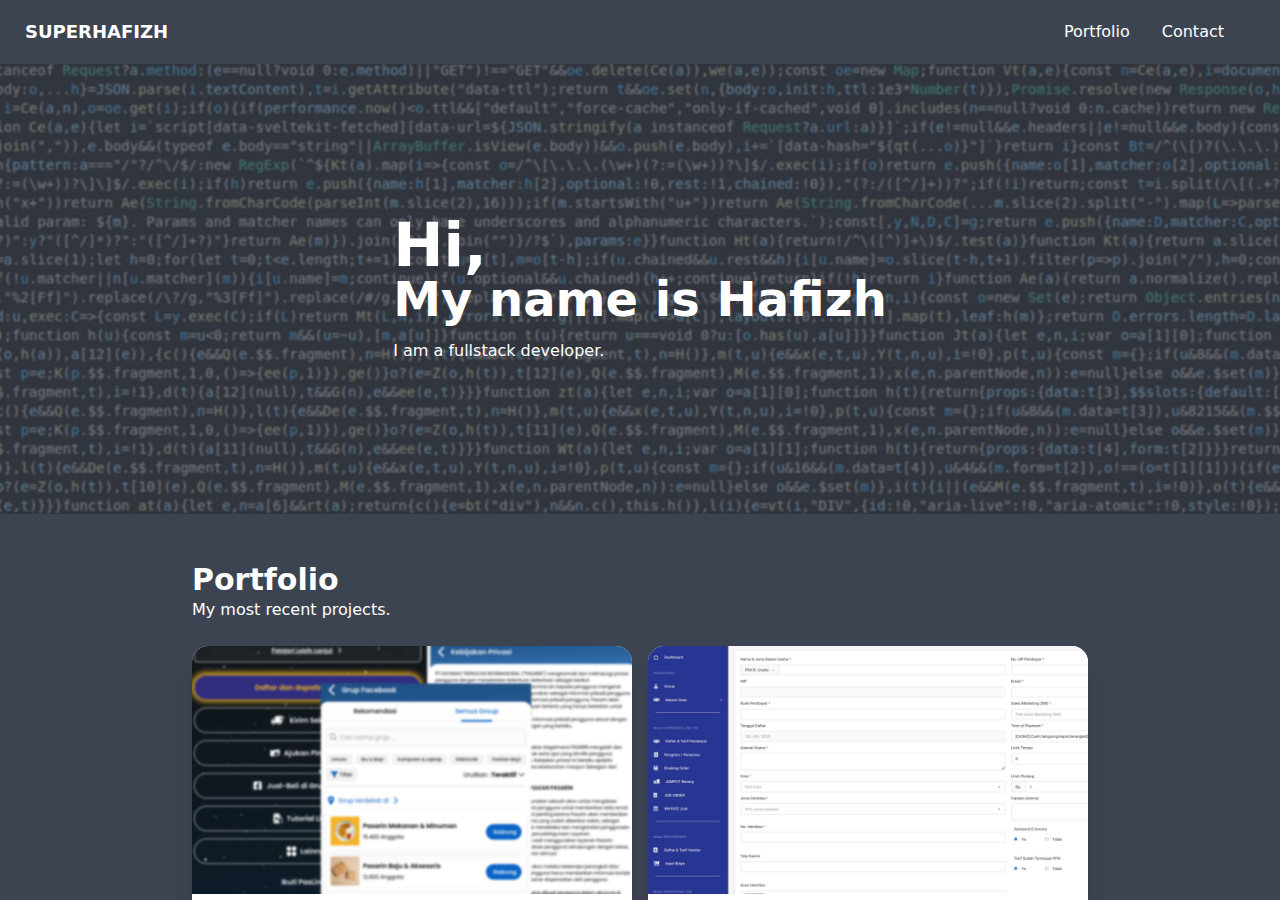
==== commit 63682f6c: "captcha trial" ====
--- a/index.html
+++ b/index.html
@@ -5,15 +5,15 @@
 		<meta name="viewport" content="width=device-width" />
 		
 		<meta http-equiv="content-security-policy" content="">
-		<link href="./internal/immutable/assets/_layout-0fe84b70.css" rel="stylesheet">
+		<link href="./internal/immutable/assets/_layout-67d31b61.css" rel="stylesheet">
 		<link href="./internal/immutable/assets/_page-f06ca95b.css" rel="stylesheet">
-		<link rel="modulepreload" href="./internal/immutable/start-e127be73.js">
+		<link rel="modulepreload" href="./internal/immutable/start-5eb36754.js">
 		<link rel="modulepreload" href="./internal/immutable/chunks/index-1d239b5f.js">
 		<link rel="modulepreload" href="./internal/immutable/chunks/singletons-ebde97fe.js">
-		<link rel="modulepreload" href="./internal/immutable/components/pages/_layout.svelte-46d2f94f.js">
+		<link rel="modulepreload" href="./internal/immutable/components/pages/_layout.svelte-1b5b6bab.js">
 		<link rel="modulepreload" href="./internal/immutable/modules/pages/_layout.ts-9cbb603b.js">
 		<link rel="modulepreload" href="./internal/immutable/chunks/_layout-da46b06b.js">
-		<link rel="modulepreload" href="./internal/immutable/components/pages/_page.svelte-d2a36a8a.js"><!-- HEAD_svelte-1lq4rqf_START --><!-- HEAD_svelte-1lq4rqf_END -->
+		<link rel="modulepreload" href="./internal/immutable/components/pages/_page.svelte-0f23bb31.js"><!-- HEAD_svelte-1lq4rqf_START --><!-- HEAD_svelte-1lq4rqf_END -->
 	</head>
 	<body data-sveltekit-preload-data="hover">
 		<div style="display: contents">
@@ -33,7 +33,7 @@
 
 <div class="max-w-4xl mx-auto"><section id="portfolio-section" class="py-8"><h2 class="text-3xl font-bold">Portfolio</h2>
         <p class="pb-6">My most recent projects.</p>
-        <div class="grid grid-cols-1 md:grid-cols-2 justify-items-center"><div class="card card-compact bg-base-100 shadow-xl"><figure><img src="/images/pasarin.jpg" alt="Pasarin"></figure>
+        <div class="grid grid-cols-1 md:grid-cols-2 gap-4 justify-items-center"><div class="card card-compact bg-base-100 shadow-xl"><figure><img src="/images/pasarin.jpg" alt="Pasarin"></figure>
                 <div class="card-body"><h2 class="card-title">Pasarin</h2>
                   <p>Pasarin was a marketplace targeting Facebook users. I was working with the Front End team using VueJs.</p>
                   <p></p></div></div>
@@ -43,14 +43,15 @@
                   <p>Currently it covers CRM, Shipment, and Accounting functionality with Assets Management and others still underway.</p></div></div></div></section>
 
     <section id="contact-section" class="py-8"><h2 class="text-3xl font-bold pb-6">Contact Me</h2>
-        <form class="form-control"><label class="label" for="email"><span class="label-text">Email</span></label>
-            <input type="email" name="email" class="input input-bordered">
-            <label class="label" for="message"><span class="label-text">Message</span></label>
-            <textarea name="message" class="input input-bordered" rows="3"></textarea>
-            <div class="py-4 px-4">
+        <div class="card shadow-xl bg-base-100"><div class="card-body grid grid-cols-1 md:grid-cols-2"><div><p>You could contact me using this form or email me at <a class="text-white font-bold hover:underline hover:text-primary" href="mailto:superhafizh@gmail.com">superhafizh@gmail.com</a></p></div>
+                <form class="form-control"><label class="label" for="email"><span class="label-text">Email</span></label>
+                    <input type="email" name="email" class="input input-bordered">
+                    <label class="label" for="message"><span class="label-text">Message</span></label>
+                    <textarea name="message" class="textarea textarea-bordered" rows="3"></textarea>
+                    <div class="py-4 px-4">
 
-<div id="h-captcha-86"></div></div>
-            <button type="submit" class="btn">Send</button></form></section>
+<div id="h-captcha-62"></div></div>
+                    <button type="submit" class="btn">Send</button></form></div></div></section>
 </div></div></div>
     <div class="drawer-side"><label for="my-drawer-3" class="drawer-overlay"></label> 
         <ul class="menu p-4 w-80 bg-base-100">
@@ -59,14 +60,14 @@
             <li><a href="https://github.com/superhafizh" target="_blank" rel="noreferrer"></a></li></ul></div></div>
 
 
-		<script type="module" data-sveltekit-hydrate="1b4dr6f">
-			import { start } from "./internal/immutable/start-e127be73.js";
+		<script type="module" data-sveltekit-hydrate="1vvph3p">
+			import { start } from "./internal/immutable/start-5eb36754.js";
 
 			start({
 				assets: "",
 				env: {},
-				target: document.querySelector('[data-sveltekit-hydrate="1b4dr6f"]').parentNode,
-				version: "1675960539341",
+				target: document.querySelector('[data-sveltekit-hydrate="1vvph3p"]').parentNode,
+				version: "1675964568064",
 				hydrate: {
 					node_ids: [0, 2],
 					data: [null,null],
--- a/internal/immutable/assets/_layout-67d31b61.css
+++ b/internal/immutable/assets/_layout-67d31b61.css
@@ -0,0 +1 @@
+*,:before,:after{box-sizing:border-box;border-width:0;border-style:solid;border-color:#e5e7eb}:before,:after{--tw-content: ""}html{line-height:1.5;-webkit-text-size-adjust:100%;-moz-tab-size:4;-o-tab-size:4;tab-size:4;font-family:ui-sans-serif,system-ui,-apple-system,BlinkMacSystemFont,Segoe UI,Roboto,Helvetica Neue,Arial,Noto Sans,sans-serif,"Apple Color Emoji","Segoe UI Emoji",Segoe UI Symbol,"Noto Color Emoji";font-feature-settings:normal}body{margin:0;line-height:inherit}hr{height:0;color:inherit;border-top-width:1px}abbr:where([title]){-webkit-text-decoration:underline dotted;text-decoration:underline dotted}h1,h2,h3,h4,h5,h6{font-size:inherit;font-weight:inherit}a{color:inherit;text-decoration:inherit}b,strong{font-weight:bolder}code,kbd,samp,pre{font-family:ui-monospace,SFMono-Regular,Menlo,Monaco,Consolas,Liberation Mono,Courier New,monospace;font-size:1em}small{font-size:80%}sub,sup{font-size:75%;line-height:0;position:relative;vertical-align:baseline}sub{bottom:-.25em}sup{top:-.5em}table{text-indent:0;border-color:inherit;border-collapse:collapse}button,input,optgroup,select,textarea{font-family:inherit;font-size:100%;font-weight:inherit;line-height:inherit;color:inherit;margin:0;padding:0}button,select{text-transform:none}button,[type=button],[type=reset],[type=submit]{-webkit-appearance:button;background-color:transparent;background-image:none}:-moz-focusring{outline:auto}:-moz-ui-invalid{box-shadow:none}progress{vertical-align:baseline}::-webkit-inner-spin-button,::-webkit-outer-spin-button{height:auto}[type=search]{-webkit-appearance:textfield;outline-offset:-2px}::-webkit-search-decoration{-webkit-appearance:none}::-webkit-file-upload-button{-webkit-appearance:button;font:inherit}summary{display:list-item}blockquote,dl,dd,h1,h2,h3,h4,h5,h6,hr,figure,p,pre{margin:0}fieldset{margin:0;padding:0}legend{padding:0}ol,ul,menu{list-style:none;margin:0;padding:0}textarea{resize:vertical}input::-moz-placeholder,textarea::-moz-placeholder{opacity:1;color:#9ca3af}input::placeholder,textarea::placeholder{opacity:1;color:#9ca3af}button,[role=button]{cursor:pointer}:disabled{cursor:default}img,svg,video,canvas,audio,iframe,embed,object{display:block;vertical-align:middle}img,video{max-width:100%;height:auto}[hidden]{display:none}[type=text],[type=email],[type=url],[type=password],[type=number],[type=date],[type=datetime-local],[type=month],[type=search],[type=tel],[type=time],[type=week],[multiple],textarea,select{-webkit-appearance:none;-moz-appearance:none;appearance:none;background-color:#fff;border-color:#6b7280;border-width:1px;border-radius:0;padding:.5rem .75rem;font-size:1rem;line-height:1.5rem;--tw-shadow: 0 0 #0000}[type=text]:focus,[type=email]:focus,[type=url]:focus,[type=password]:focus,[type=number]:focus,[type=date]:focus,[type=datetime-local]:focus,[type=month]:focus,[type=search]:focus,[type=tel]:focus,[type=time]:focus,[type=week]:focus,[multiple]:focus,textarea:focus,select:focus{outline:2px solid transparent;outline-offset:2px;--tw-ring-inset: var(--tw-empty, );--tw-ring-offset-width: 0px;--tw-ring-offset-color: #fff;--tw-ring-color: #2563eb;--tw-ring-offset-shadow: var(--tw-ring-inset) 0 0 0 var(--tw-ring-offset-width) var(--tw-ring-offset-color);--tw-ring-shadow: var(--tw-ring-inset) 0 0 0 calc(1px + var(--tw-ring-offset-width)) var(--tw-ring-color);box-shadow:var(--tw-ring-offset-shadow),var(--tw-ring-shadow),var(--tw-shadow);border-color:#2563eb}input::-moz-placeholder,textarea::-moz-placeholder{color:#6b7280;opacity:1}input::placeholder,textarea::placeholder{color:#6b7280;opacity:1}::-webkit-datetime-edit-fields-wrapper{padding:0}::-webkit-date-and-time-value{min-height:1.5em}::-webkit-datetime-edit,::-webkit-datetime-edit-year-field,::-webkit-datetime-edit-month-field,::-webkit-datetime-edit-day-field,::-webkit-datetime-edit-hour-field,::-webkit-datetime-edit-minute-field,::-webkit-datetime-edit-second-field,::-webkit-datetime-edit-millisecond-field,::-webkit-datetime-edit-meridiem-field{padding-top:0;padding-bottom:0}select{background-image:url("data:image/svg+xml,%3csvg xmlns='http://www.w3.org/2000/svg' fill='none' viewBox='0 0 20 20'%3e%3cpath stroke='%236b7280' stroke-linecap='round' stroke-linejoin='round' stroke-width='1.5' d='M6 8l4 4 4-4'/%3e%3c/svg%3e");background-position:right .5rem center;background-repeat:no-repeat;background-size:1.5em 1.5em;padding-right:2.5rem;-webkit-print-color-adjust:exact;print-color-adjust:exact}[multiple]{background-image:initial;background-position:initial;background-repeat:unset;background-size:initial;padding-right:.75rem;-webkit-print-color-adjust:unset;print-color-adjust:unset}[type=checkbox],[type=radio]{-webkit-appearance:none;-moz-appearance:none;appearance:none;padding:0;-webkit-print-color-adjust:exact;print-color-adjust:exact;display:inline-block;vertical-align:middle;background-origin:border-box;-webkit-user-select:none;-moz-user-select:none;user-select:none;flex-shrink:0;height:1rem;width:1rem;color:#2563eb;background-color:#fff;border-color:#6b7280;border-width:1px;--tw-shadow: 0 0 #0000}[type=checkbox]{border-radius:0}[type=radio]{border-radius:100%}[type=checkbox]:focus,[type=radio]:focus{outline:2px solid transparent;outline-offset:2px;--tw-ring-inset: var(--tw-empty, );--tw-ring-offset-width: 2px;--tw-ring-offset-color: #fff;--tw-ring-color: #2563eb;--tw-ring-offset-shadow: var(--tw-ring-inset) 0 0 0 var(--tw-ring-offset-width) var(--tw-ring-offset-color);--tw-ring-shadow: var(--tw-ring-inset) 0 0 0 calc(2px + var(--tw-ring-offset-width)) var(--tw-ring-color);box-shadow:var(--tw-ring-offset-shadow),var(--tw-ring-shadow),var(--tw-shadow)}[type=checkbox]:checked,[type=radio]:checked{border-color:transparent;background-color:currentColor;background-size:100% 100%;background-position:center;background-repeat:no-repeat}[type=checkbox]:checked{background-image:url("data:image/svg+xml,%3csvg viewBox='0 0 16 16' fill='white' xmlns='http://www.w3.org/2000/svg'%3e%3cpath d='M12.207 4.793a1 1 0 010 1.414l-5 5a1 1 0 01-1.414 0l-2-2a1 1 0 011.414-1.414L6.5 9.086l4.293-4.293a1 1 0 011.414 0z'/%3e%3c/svg%3e")}[type=radio]:checked{background-image:url("data:image/svg+xml,%3csvg viewBox='0 0 16 16' fill='white' xmlns='http://www.w3.org/2000/svg'%3e%3ccircle cx='8' cy='8' r='3'/%3e%3c/svg%3e")}[type=checkbox]:checked:hover,[type=checkbox]:checked:focus,[type=radio]:checked:hover,[type=radio]:checked:focus{border-color:transparent;background-color:currentColor}[type=checkbox]:indeterminate{background-image:url("data:image/svg+xml,%3csvg xmlns='http://www.w3.org/2000/svg' fill='none' viewBox='0 0 16 16'%3e%3cpath stroke='white' stroke-linecap='round' stroke-linejoin='round' stroke-width='2' d='M4 8h8'/%3e%3c/svg%3e");border-color:transparent;background-color:currentColor;background-size:100% 100%;background-position:center;background-repeat:no-repeat}[type=checkbox]:indeterminate:hover,[type=checkbox]:indeterminate:focus{border-color:transparent;background-color:currentColor}[type=file]{background:unset;border-color:inherit;border-width:0;border-radius:0;padding:0;font-size:unset;line-height:inherit}[type=file]:focus{outline:1px solid ButtonText;outline:1px auto -webkit-focus-ring-color}:root,[data-theme]{background-color:hsla(var(--b1) / var(--tw-bg-opacity, 1));color:hsla(var(--bc) / var(--tw-text-opacity, 1))}html{-webkit-tap-highlight-color:transparent}:root{color-scheme:light;--pf: 258.89 94.378% 40.941%;--sf: 314 100% 37.647%;--af: 174 60% 40.784%;--nf: 219 14.085% 22.275%;--in: 198 93% 60%;--su: 158 64% 52%;--wa: 43 96% 56%;--er: 0 91% 71%;--inc: 198 100% 12%;--suc: 158 100% 10%;--wac: 43 100% 11%;--erc: 0 100% 14%;--rounded-box: 1rem;--rounded-btn: .5rem;--rounded-badge: 1.9rem;--animation-btn: .25s;--animation-input: .2s;--btn-text-case: uppercase;--btn-focus-scale: .95;--border-btn: 1px;--tab-border: 1px;--tab-radius: .5rem;--p: 258.89 94.378% 51.176%;--pc: 0 0% 100%;--s: 314 100% 47.059%;--sc: 0 0% 100%;--a: 174 60% 50.98%;--ac: 174.71 43.59% 15.294%;--n: 219 14.085% 27.843%;--nc: 0 0% 100%;--b1: 0 0% 100%;--b2: 0 0% 94.902%;--b3: 180 1.9608% 90%;--bc: 215 27.907% 16.863%}@media (prefers-color-scheme: dark){:root{color-scheme:dark;--pf: 262.35 80.315% 40.157%;--sf: 315.75 70.196% 40%;--af: 174.69 70.335% 32.784%;--in: 198 93% 60%;--su: 158 64% 52%;--wa: 43 96% 56%;--er: 0 91% 71%;--inc: 198 100% 12%;--suc: 158 100% 10%;--wac: 43 100% 11%;--erc: 0 100% 14%;--rounded-box: 1rem;--rounded-btn: .5rem;--rounded-badge: 1.9rem;--animation-btn: .25s;--animation-input: .2s;--btn-text-case: uppercase;--btn-focus-scale: .95;--border-btn: 1px;--tab-border: 1px;--tab-radius: .5rem;--p: 262.35 80.315% 50.196%;--pc: 0 0% 100%;--s: 315.75 70.196% 50%;--sc: 0 0% 100%;--a: 174.69 70.335% 40.98%;--ac: 0 0% 100%;--n: 218.18 18.033% 11.961%;--nf: 222.86 17.073% 8.0392%;--nc: 220 13.376% 69.216%;--b1: 220 17.647% 20%;--b2: 220 17.241% 17.059%;--b3: 218.57 17.949% 15.294%;--bc: 220 13.376% 69.216%}}[data-theme=light]{color-scheme:light;--pf: 258.89 94.378% 40.941%;--sf: 314 100% 37.647%;--af: 174 60% 40.784%;--nf: 219 14.085% 22.275%;--in: 198 93% 60%;--su: 158 64% 52%;--wa: 43 96% 56%;--er: 0 91% 71%;--inc: 198 100% 12%;--suc: 158 100% 10%;--wac: 43 100% 11%;--erc: 0 100% 14%;--rounded-box: 1rem;--rounded-btn: .5rem;--rounded-badge: 1.9rem;--animation-btn: .25s;--animation-input: .2s;--btn-text-case: uppercase;--btn-focus-scale: .95;--border-btn: 1px;--tab-border: 1px;--tab-radius: .5rem;--p: 258.89 94.378% 51.176%;--pc: 0 0% 100%;--s: 314 100% 47.059%;--sc: 0 0% 100%;--a: 174 60% 50.98%;--ac: 174.71 43.59% 15.294%;--n: 219 14.085% 27.843%;--nc: 0 0% 100%;--b1: 0 0% 100%;--b2: 0 0% 94.902%;--b3: 180 1.9608% 90%;--bc: 215 27.907% 16.863%}[data-theme=dark]{color-scheme:dark;--pf: 262.35 80.315% 40.157%;--sf: 315.75 70.196% 40%;--af: 174.69 70.335% 32.784%;--in: 198 93% 60%;--su: 158 64% 52%;--wa: 43 96% 56%;--er: 0 91% 71%;--inc: 198 100% 12%;--suc: 158 100% 10%;--wac: 43 100% 11%;--erc: 0 100% 14%;--rounded-box: 1rem;--rounded-btn: .5rem;--rounded-badge: 1.9rem;--animation-btn: .25s;--animation-input: .2s;--btn-text-case: uppercase;--btn-focus-scale: .95;--border-btn: 1px;--tab-border: 1px;--tab-radius: .5rem;--p: 262.35 80.315% 50.196%;--pc: 0 0% 100%;--s: 315.75 70.196% 50%;--sc: 0 0% 100%;--a: 174.69 70.335% 40.98%;--ac: 0 0% 100%;--n: 218.18 18.033% 11.961%;--nf: 222.86 17.073% 8.0392%;--nc: 220 13.376% 69.216%;--b1: 220 17.647% 20%;--b2: 220 17.241% 17.059%;--b3: 218.57 17.949% 15.294%;--bc: 220 13.376% 69.216%}[data-theme=cupcake]{color-scheme:light;--pf: 183.03 47.368% 47.216%;--sf: 338.25 71.429% 62.431%;--af: 39 84.112% 46.431%;--nf: 280 46.479% 11.137%;--in: 198 93% 60%;--su: 158 64% 52%;--wa: 43 96% 56%;--er: 0 91% 71%;--pc: 183.03 100% 11.804%;--sc: 338.25 100% 15.608%;--ac: 39 100% 11.608%;--nc: 280 82.688% 82.784%;--inc: 198 100% 12%;--suc: 158 100% 10%;--wac: 43 100% 11%;--erc: 0 100% 14%;--rounded-box: 1rem;--rounded-badge: 1.9rem;--animation-btn: .25s;--animation-input: .2s;--btn-text-case: uppercase;--btn-focus-scale: .95;--border-btn: 1px;--p: 183.03 47.368% 59.02%;--s: 338.25 71.429% 78.039%;--a: 39 84.112% 58.039%;--n: 280 46.479% 13.922%;--b1: 24 33.333% 97.059%;--b2: 26.667 21.951% 91.961%;--b3: 22.5 14.286% 89.02%;--bc: 280 46.479% 13.922%;--rounded-btn: 1.9rem;--tab-border: 2px;--tab-radius: .5rem}[data-theme=bumblebee]{color-scheme:light;--pf: 41.124 74.167% 42.353%;--sf: 49.901 94.393% 46.431%;--af: 240 33.333% 11.294%;--nf: 240 33.333% 11.294%;--b2: 0 0% 90%;--b3: 0 0% 81%;--in: 198 93% 60%;--su: 158 64% 52%;--wa: 43 96% 56%;--er: 0 91% 71%;--bc: 0 0% 20%;--ac: 240 60.274% 82.824%;--nc: 240 60.274% 82.824%;--inc: 198 100% 12%;--suc: 158 100% 10%;--wac: 43 100% 11%;--erc: 0 100% 14%;--rounded-box: 1rem;--rounded-btn: .5rem;--rounded-badge: 1.9rem;--animation-btn: .25s;--animation-input: .2s;--btn-text-case: uppercase;--btn-focus-scale: .95;--border-btn: 1px;--tab-border: 1px;--tab-radius: .5rem;--p: 41.124 74.167% 52.941%;--pc: 240 33.333% 14.118%;--s: 49.901 94.393% 58.039%;--sc: 240 33.333% 14.118%;--a: 240 33.333% 14.118%;--n: 240 33.333% 14.118%;--b1: 0 0% 100%}[data-theme=emerald]{color-scheme:light;--pf: 141.18 50% 48%;--sf: 218.88 96.078% 48%;--af: 9.8901 81.25% 44.863%;--nf: 219.23 20.312% 20.078%;--b2: 0 0% 90%;--b3: 0 0% 81%;--in: 198 93% 60%;--su: 158 64% 52%;--wa: 43 96% 56%;--er: 0 91% 71%;--inc: 198 100% 12%;--suc: 158 100% 10%;--wac: 43 100% 11%;--erc: 0 100% 14%;--rounded-box: 1rem;--rounded-btn: .5rem;--rounded-badge: 1.9rem;--btn-text-case: uppercase;--border-btn: 1px;--tab-border: 1px;--tab-radius: .5rem;--p: 141.18 50% 60%;--pc: 151.11 28.421% 18.627%;--s: 218.88 96.078% 60%;--sc: 210 20% 98.039%;--a: 9.8901 81.25% 56.078%;--ac: 210 20% 98.039%;--n: 219.23 20.312% 25.098%;--nc: 210 20% 98.039%;--b1: 0 0% 100%;--bc: 219.23 20.312% 25.098%;--animation-btn: 0;--animation-input: 0;--btn-focus-scale: 1}[data-theme=corporate]{color-scheme:light;--pf: 229.09 95.652% 51.137%;--sf: 214.91 26.316% 47.216%;--af: 154.2 49.02% 48%;--nf: 233.33 27.273% 10.353%;--b2: 0 0% 90%;--b3: 0 0% 81%;--in: 198 93% 60%;--su: 158 64% 52%;--wa: 43 96% 56%;--er: 0 91% 71%;--pc: 229.09 100% 92.784%;--sc: 214.91 100% 11.804%;--ac: 154.2 100% 12%;--inc: 198 100% 12%;--suc: 158 100% 10%;--wac: 43 100% 11%;--erc: 0 100% 14%;--btn-text-case: uppercase;--border-btn: 1px;--tab-border: 1px;--tab-radius: .5rem;--p: 229.09 95.652% 63.922%;--s: 214.91 26.316% 59.02%;--a: 154.2 49.02% 60%;--n: 233.33 27.273% 12.941%;--nc: 210 38.462% 94.902%;--b1: 0 0% 100%;--bc: 233.33 27.273% 12.941%;--rounded-box: .25rem;--rounded-btn: .125rem;--rounded-badge: .125rem;--animation-btn: 0;--animation-input: 0;--btn-focus-scale: 1}[data-theme=synthwave]{color-scheme:dark;--pf: 320.73 69.62% 55.216%;--sf: 197.03 86.592% 51.922%;--af: 48 89.041% 45.647%;--nf: 253.22 60.825% 15.216%;--b2: 253.85 59.091% 23.294%;--b3: 253.85 59.091% 20.965%;--pc: 320.73 100% 13.804%;--sc: 197.03 100% 12.98%;--ac: 48 100% 11.412%;--rounded-box: 1rem;--rounded-btn: .5rem;--rounded-badge: 1.9rem;--animation-btn: .25s;--animation-input: .2s;--btn-text-case: uppercase;--btn-focus-scale: .95;--border-btn: 1px;--tab-border: 1px;--tab-radius: .5rem;--p: 320.73 69.62% 69.02%;--s: 197.03 86.592% 64.902%;--a: 48 89.041% 57.059%;--n: 253.22 60.825% 19.02%;--nc: 260 60% 98.039%;--b1: 253.85 59.091% 25.882%;--bc: 260 60% 98.039%;--in: 199.13 86.957% 63.922%;--inc: 257.45 63.218% 17.059%;--su: 168.1 74.233% 68.039%;--suc: 257.45 63.218% 17.059%;--wa: 48 89.041% 57.059%;--wac: 257.45 63.218% 17.059%;--er: 351.85 73.636% 56.863%;--erc: 260 60% 98.039%}[data-theme=retro]{color-scheme:light;--pf: 2.6667 73.77% 60.863%;--sf: 144.62 27.273% 57.569%;--af: 49.024 67.213% 60.863%;--nf: 41.667 16.822% 33.569%;--inc: 221.21 100% 90.667%;--suc: 142.13 100% 87.255%;--wac: 32.133 100% 8.7451%;--erc: 0 100% 90.118%;--animation-btn: .25s;--animation-input: .2s;--btn-text-case: uppercase;--btn-focus-scale: .95;--border-btn: 1px;--tab-border: 1px;--tab-radius: .5rem;--p: 2.6667 73.77% 76.078%;--pc: 345 5.2632% 14.902%;--s: 144.62 27.273% 71.961%;--sc: 345 5.2632% 14.902%;--a: 49.024 67.213% 76.078%;--ac: 345 5.2632% 14.902%;--n: 41.667 16.822% 41.961%;--nc: 45 47.059% 80%;--b1: 45 47.059% 80%;--b2: 45.283 37.063% 71.961%;--b3: 42.188 35.955% 65.098%;--bc: 345 5.2632% 14.902%;--in: 221.21 83.193% 53.333%;--su: 142.13 76.216% 36.275%;--wa: 32.133 94.619% 43.725%;--er: 0 72.222% 50.588%;--rounded-box: .4rem;--rounded-btn: .4rem;--rounded-badge: .4rem}[data-theme=cyberpunk]{color-scheme:light;--pf: 344.78 100% 58.353%;--sf: 195.12 80.392% 56%;--af: 276 74.324% 56.784%;--nf: 57.273 100% 10.353%;--b2: 56 100% 45%;--b3: 56 100% 40.5%;--in: 198 93% 60%;--su: 158 64% 52%;--wa: 43 96% 56%;--er: 0 91% 71%;--bc: 56 100% 10%;--pc: 344.78 100% 14.588%;--sc: 195.12 100% 14%;--ac: 276 100% 14.196%;--inc: 198 100% 12%;--suc: 158 100% 10%;--wac: 43 100% 11%;--erc: 0 100% 14%;--animation-btn: .25s;--animation-input: .2s;--btn-text-case: uppercase;--btn-focus-scale: .95;--border-btn: 1px;--tab-border: 1px;font-family:ui-monospace,SFMono-Regular,Menlo,Monaco,Consolas,Liberation Mono,Courier New,monospace;--p: 344.78 100% 72.941%;--s: 195.12 80.392% 70%;--a: 276 74.324% 70.98%;--n: 57.273 100% 12.941%;--nc: 56 100% 50%;--b1: 56 100% 50%;--rounded-box: 0;--rounded-btn: 0;--rounded-badge: 0;--tab-radius: 0}[data-theme=valentine]{color-scheme:light;--pf: 353.23 73.81% 53.647%;--sf: 254.12 86.441% 61.49%;--af: 181.41 55.556% 56%;--nf: 336 42.857% 38.431%;--b2: 318.46 46.429% 80.118%;--b3: 318.46 46.429% 72.106%;--pc: 353.23 100% 13.412%;--sc: 254.12 100% 15.373%;--ac: 181.41 100% 14%;--inc: 221.21 100% 90.667%;--suc: 142.13 100% 87.255%;--wac: 32.133 100% 8.7451%;--erc: 0 100% 90.118%;--rounded-box: 1rem;--rounded-badge: 1.9rem;--animation-btn: .25s;--animation-input: .2s;--btn-text-case: uppercase;--btn-focus-scale: .95;--border-btn: 1px;--tab-border: 1px;--tab-radius: .5rem;--p: 353.23 73.81% 67.059%;--s: 254.12 86.441% 76.863%;--a: 181.41 55.556% 70%;--n: 336 42.857% 48.039%;--nc: 318.46 46.429% 89.02%;--b1: 318.46 46.429% 89.02%;--bc: 343.64 38.462% 28.039%;--in: 221.21 83.193% 53.333%;--su: 142.13 76.216% 36.275%;--wa: 32.133 94.619% 43.725%;--er: 0 72.222% 50.588%;--rounded-btn: 1.9rem}[data-theme=halloween]{color-scheme:dark;--pf: 31.927 89.344% 41.725%;--sf: 271.22 45.794% 33.569%;--af: 91.071 100% 26.353%;--nf: 180 3.5714% 8.7843%;--b2: 0 0% 11.647%;--b3: 0 0% 10.482%;--bc: 0 0% 82.588%;--sc: 271.22 100% 88.392%;--ac: 91.071 100% 6.5882%;--nc: 180 4.8458% 82.196%;--inc: 221.21 100% 90.667%;--suc: 142.13 100% 87.255%;--wac: 32.133 100% 8.7451%;--erc: 0 100% 90.118%;--rounded-box: 1rem;--rounded-btn: .5rem;--rounded-badge: 1.9rem;--animation-btn: .25s;--animation-input: .2s;--btn-text-case: uppercase;--btn-focus-scale: .95;--border-btn: 1px;--tab-border: 1px;--tab-radius: .5rem;--p: 31.927 89.344% 52.157%;--pc: 180 7.3171% 8.0392%;--s: 271.22 45.794% 41.961%;--a: 91.071 100% 32.941%;--n: 180 3.5714% 10.98%;--b1: 0 0% 12.941%;--in: 221.21 83.193% 53.333%;--su: 142.13 76.216% 36.275%;--wa: 32.133 94.619% 43.725%;--er: 0 72.222% 50.588%}[data-theme=garden]{color-scheme:light;--pf: 138.86 15.982% 34.353%;--sf: 96.923 37.143% 74.51%;--af: 0 67.742% 75.137%;--nf: 0 3.9106% 28.078%;--b2: 0 4.3478% 81.882%;--b3: 0 4.3478% 73.694%;--in: 198 93% 60%;--su: 158 64% 52%;--wa: 43 96% 56%;--er: 0 91% 71%;--pc: 138.86 100% 88.588%;--inc: 198 100% 12%;--suc: 158 100% 10%;--wac: 43 100% 11%;--erc: 0 100% 14%;--rounded-box: 1rem;--rounded-btn: .5rem;--rounded-badge: 1.9rem;--animation-btn: .25s;--animation-input: .2s;--btn-text-case: uppercase;--btn-focus-scale: .95;--border-btn: 1px;--tab-border: 1px;--tab-radius: .5rem;--p: 138.86 15.982% 42.941%;--s: 96.923 37.143% 93.137%;--sc: 96 32.468% 15.098%;--a: 0 67.742% 93.922%;--ac: 0 21.951% 16.078%;--n: 0 3.9106% 35.098%;--nc: 0 4.3478% 90.98%;--b1: 0 4.3478% 90.98%;--bc: 0 3.2258% 6.0784%}[data-theme=forest]{color-scheme:dark;--pf: 141.04 71.963% 33.569%;--sf: 140.98 74.694% 38.431%;--af: 35.148 68.98% 41.569%;--nf: 0 9.6774% 4.8627%;--b2: 0 12.195% 7.2353%;--b3: 0 12.195% 6.5118%;--in: 198 93% 60%;--su: 158 64% 52%;--wa: 43 96% 56%;--er: 0 91% 71%;--bc: 0 11.727% 81.608%;--sc: 140.98 100% 9.6078%;--ac: 35.148 100% 10.392%;--nc: 0 6.8894% 81.216%;--inc: 198 100% 12%;--suc: 158 100% 10%;--wac: 43 100% 11%;--erc: 0 100% 14%;--rounded-box: 1rem;--rounded-badge: 1.9rem;--animation-btn: .25s;--animation-input: .2s;--btn-text-case: uppercase;--btn-focus-scale: .95;--border-btn: 1px;--tab-border: 1px;--tab-radius: .5rem;--p: 141.04 71.963% 41.961%;--pc: 140.66 100% 88.039%;--s: 140.98 74.694% 48.039%;--a: 35.148 68.98% 51.961%;--n: 0 9.6774% 6.0784%;--b1: 0 12.195% 8.0392%;--rounded-btn: 1.9rem}[data-theme=aqua]{color-scheme:dark;--pf: 181.79 92.857% 39.529%;--sf: 274.41 30.909% 45.49%;--af: 47.059 100% 64%;--nf: 205.4 53.725% 40%;--b2: 218.61 52.511% 38.647%;--b3: 218.61 52.511% 34.782%;--bc: 218.61 100% 88.588%;--sc: 274.41 100% 91.373%;--ac: 47.059 100% 16%;--nc: 205.4 100% 90%;--inc: 221.21 100% 90.667%;--suc: 142.13 100% 87.255%;--wac: 32.133 100% 8.7451%;--erc: 0 100% 90.118%;--rounded-box: 1rem;--rounded-btn: .5rem;--rounded-badge: 1.9rem;--animation-btn: .25s;--animation-input: .2s;--btn-text-case: uppercase;--btn-focus-scale: .95;--border-btn: 1px;--tab-border: 1px;--tab-radius: .5rem;--p: 181.79 92.857% 49.412%;--pc: 181.41 100% 16.667%;--s: 274.41 30.909% 56.863%;--a: 47.059 100% 80%;--n: 205.4 53.725% 50%;--b1: 218.61 52.511% 42.941%;--in: 221.21 83.193% 53.333%;--su: 142.13 76.216% 36.275%;--wa: 32.133 94.619% 43.725%;--er: 0 72.222% 50.588%}[data-theme=lofi]{color-scheme:light;--pf: 0 0% 4.0784%;--sf: 0 1.9608% 8%;--af: 0 0% 11.922%;--nf: 0 0% 0%;--btn-text-case: uppercase;--border-btn: 1px;--tab-border: 1px;--p: 0 0% 5.098%;--pc: 0 0% 100%;--s: 0 1.9608% 10%;--sc: 0 0% 100%;--a: 0 0% 14.902%;--ac: 0 0% 100%;--n: 0 0% 0%;--nc: 0 0% 100%;--b1: 0 0% 100%;--b2: 0 0% 94.902%;--b3: 0 1.9608% 90%;--bc: 0 0% 0%;--in: 212.35 100% 47.647%;--inc: 0 0% 100%;--su: 136.84 72.152% 46.471%;--suc: 0 0% 100%;--wa: 4.5614 100% 66.471%;--wac: 0 0% 100%;--er: 325.05 77.6% 49.02%;--erc: 0 0% 100%;--rounded-box: .25rem;--rounded-btn: .125rem;--rounded-badge: .125rem;--animation-btn: 0;--animation-input: 0;--btn-focus-scale: 1;--tab-radius: 0}[data-theme=pastel]{color-scheme:light;--pf: 283.64 21.569% 64%;--sf: 351.63 70.492% 70.431%;--af: 158.49 54.639% 64.784%;--nf: 198.62 43.719% 48.784%;--in: 198 93% 60%;--su: 158 64% 52%;--wa: 43 96% 56%;--er: 0 91% 71%;--bc: 0 0% 20%;--pc: 283.64 59.314% 16%;--sc: 351.63 100% 17.608%;--ac: 158.49 100% 16.196%;--nc: 198.62 100% 12.196%;--inc: 198 100% 12%;--suc: 158 100% 10%;--wac: 43 100% 11%;--erc: 0 100% 14%;--rounded-box: 1rem;--rounded-badge: 1.9rem;--animation-btn: .25s;--animation-input: .2s;--btn-text-case: uppercase;--btn-focus-scale: .95;--border-btn: 1px;--tab-border: 1px;--tab-radius: .5rem;--p: 283.64 21.569% 80%;--s: 351.63 70.492% 88.039%;--a: 158.49 54.639% 80.98%;--n: 198.62 43.719% 60.98%;--b1: 0 0% 100%;--b2: 210 20% 98.039%;--b3: 216 12.195% 83.922%;--rounded-btn: 1.9rem}[data-theme=fantasy]{color-scheme:light;--pf: 296.04 82.813% 20.078%;--sf: 200 100% 29.647%;--af: 30.894 94.378% 40.941%;--nf: 215 27.907% 13.49%;--b2: 0 0% 90%;--b3: 0 0% 81%;--in: 198 93% 60%;--su: 158 64% 52%;--wa: 43 96% 56%;--er: 0 91% 71%;--pc: 296.04 100% 85.02%;--sc: 200 100% 87.412%;--ac: 30.894 100% 10.235%;--nc: 215 62.264% 83.373%;--inc: 198 100% 12%;--suc: 158 100% 10%;--wac: 43 100% 11%;--erc: 0 100% 14%;--rounded-box: 1rem;--rounded-btn: .5rem;--rounded-badge: 1.9rem;--animation-btn: .25s;--animation-input: .2s;--btn-text-case: uppercase;--btn-focus-scale: .95;--border-btn: 1px;--tab-border: 1px;--tab-radius: .5rem;--p: 296.04 82.813% 25.098%;--s: 200 100% 37.059%;--a: 30.894 94.378% 51.176%;--n: 215 27.907% 16.863%;--b1: 0 0% 100%;--bc: 215 27.907% 16.863%}[data-theme=wireframe]{color-scheme:light;--pf: 0 0% 57.725%;--sf: 0 0% 57.725%;--af: 0 0% 57.725%;--nf: 0 0% 73.725%;--bc: 0 0% 20%;--pc: 0 0% 14.431%;--sc: 0 0% 14.431%;--ac: 0 0% 14.431%;--nc: 0 0% 18.431%;--inc: 240 100% 90%;--suc: 120 100% 85.02%;--wac: 60 100% 10%;--erc: 0 100% 90%;--animation-btn: .25s;--animation-input: .2s;--btn-text-case: uppercase;--btn-focus-scale: .95;--border-btn: 1px;--tab-border: 1px;font-family:Chalkboard,comic sans ms,sanssecondaryerif;--p: 0 0% 72.157%;--s: 0 0% 72.157%;--a: 0 0% 72.157%;--n: 0 0% 92.157%;--b1: 0 0% 100%;--b2: 0 0% 93.333%;--b3: 0 0% 86.667%;--in: 240 100% 50%;--su: 120 100% 25.098%;--wa: 60 30.196% 50%;--er: 0 100% 50%;--rounded-box: .2rem;--rounded-btn: .2rem;--rounded-badge: .2rem;--tab-radius: .2rem}[data-theme=black]{color-scheme:dark;--pf: 0 1.9608% 16%;--sf: 0 1.9608% 16%;--af: 0 1.9608% 16%;--bc: 0 0% 80%;--pc: 0 5.3922% 84%;--sc: 0 5.3922% 84%;--ac: 0 5.3922% 84%;--nc: 0 2.5404% 83.02%;--inc: 240 100% 90%;--suc: 120 100% 85.02%;--wac: 60 100% 10%;--erc: 0 100% 90%;--border-btn: 1px;--tab-border: 1px;--p: 0 1.9608% 20%;--s: 0 1.9608% 20%;--a: 0 1.9608% 20%;--b1: 0 0% 0%;--b2: 0 0% 5.098%;--b3: 0 1.9608% 10%;--n: 0 1.2987% 15.098%;--nf: 0 1.9608% 20%;--in: 240 100% 50%;--su: 120 100% 25.098%;--wa: 60 100% 50%;--er: 0 100% 50%;--rounded-box: 0;--rounded-btn: 0;--rounded-badge: 0;--animation-btn: 0;--animation-input: 0;--btn-text-case: lowercase;--btn-focus-scale: 1;--tab-radius: 0}[data-theme=luxury]{color-scheme:dark;--pf: 0 0% 80%;--sf: 218.4 54.348% 14.431%;--af: 318.62 21.805% 20.863%;--nf: 270 4.3478% 7.2157%;--pc: 0 0% 20%;--sc: 218.4 100% 83.608%;--ac: 318.62 84.615% 85.216%;--inc: 202.35 100% 14%;--suc: 89.007 100% 10.392%;--wac: 53.906 100% 12.706%;--erc: 0 100% 14.353%;--rounded-box: 1rem;--rounded-btn: .5rem;--rounded-badge: 1.9rem;--animation-btn: .25s;--animation-input: .2s;--btn-text-case: uppercase;--btn-focus-scale: .95;--border-btn: 1px;--tab-border: 1px;--tab-radius: .5rem;--p: 0 0% 100%;--s: 218.4 54.348% 18.039%;--a: 318.62 21.805% 26.078%;--n: 270 4.3478% 9.0196%;--nc: 37.083 67.29% 58.039%;--b1: 240 10% 3.9216%;--b2: 270 4.3478% 9.0196%;--b3: 270 2.1739% 18.039%;--bc: 37.083 67.29% 58.039%;--in: 202.35 100% 70%;--su: 89.007 61.633% 51.961%;--wa: 53.906 68.817% 63.529%;--er: 0 100% 71.765%}[data-theme=dracula]{color-scheme:dark;--pf: 325.52 100% 58.98%;--sf: 264.71 89.474% 62.118%;--af: 31.02 100% 56.941%;--nf: 229.57 15.033% 24%;--b2: 231.43 14.894% 16.588%;--b3: 231.43 14.894% 14.929%;--pc: 325.52 100% 14.745%;--sc: 264.71 100% 15.529%;--ac: 31.02 100% 14.235%;--nc: 229.57 70.868% 86%;--inc: 190.53 100% 15.373%;--suc: 135.18 100% 12.941%;--wac: 64.909 100% 15.294%;--erc: 0 100% 93.333%;--rounded-box: 1rem;--rounded-btn: .5rem;--rounded-badge: 1.9rem;--animation-btn: .25s;--animation-input: .2s;--btn-text-case: uppercase;--btn-focus-scale: .95;--border-btn: 1px;--tab-border: 1px;--tab-radius: .5rem;--p: 325.52 100% 73.725%;--s: 264.71 89.474% 77.647%;--a: 31.02 100% 71.176%;--n: 229.57 15.033% 30%;--b1: 231.43 14.894% 18.431%;--bc: 60 30% 96.078%;--in: 190.53 96.61% 76.863%;--su: 135.18 94.444% 64.706%;--wa: 64.909 91.667% 76.471%;--er: 0 100% 66.667%}[data-theme=cmyk]{color-scheme:light;--pf: 202.72 83.251% 48.157%;--sf: 335.25 77.67% 47.686%;--af: 56.195 100% 47.843%;--nf: 0 0% 8.1569%;--b2: 0 0% 90%;--b3: 0 0% 81%;--bc: 0 0% 20%;--pc: 202.72 100% 12.039%;--sc: 335.25 100% 91.922%;--ac: 56.195 100% 11.961%;--nc: 0 0% 82.039%;--inc: 192.2 100% 10.431%;--suc: 291.06 100% 87.608%;--wac: 25.027 100% 11.333%;--erc: 3.956 100% 91.137%;--rounded-box: 1rem;--rounded-btn: .5rem;--rounded-badge: 1.9rem;--animation-btn: .25s;--animation-input: .2s;--btn-text-case: uppercase;--btn-focus-scale: .95;--border-btn: 1px;--tab-border: 1px;--tab-radius: .5rem;--p: 202.72 83.251% 60.196%;--s: 335.25 77.67% 59.608%;--a: 56.195 100% 59.804%;--n: 0 0% 10.196%;--b1: 0 0% 100%;--in: 192.2 48.361% 52.157%;--su: 291.06 48.454% 38.039%;--wa: 25.027 84.615% 56.667%;--er: 3.956 80.531% 55.686%}[data-theme=autumn]{color-scheme:light;--pf: 344.23 95.804% 22.431%;--sf: .44444 63.38% 46.588%;--af: 27.477 56.021% 50.039%;--nf: 22.105 17.117% 34.824%;--b2: 0 0% 85.059%;--b3: 0 0% 76.553%;--bc: 0 0% 18.902%;--pc: 344.23 100% 85.608%;--sc: .44444 100% 91.647%;--ac: 27.477 100% 12.51%;--nc: 22.105 100% 88.706%;--inc: 186.94 100% 9.9216%;--suc: 164.59 100% 8.6275%;--wac: 30.141 100% 9.9216%;--erc: 353.6 100% 89.765%;--rounded-box: 1rem;--rounded-btn: .5rem;--rounded-badge: 1.9rem;--animation-btn: .25s;--animation-input: .2s;--btn-text-case: uppercase;--btn-focus-scale: .95;--border-btn: 1px;--tab-border: 1px;--tab-radius: .5rem;--p: 344.23 95.804% 28.039%;--s: .44444 63.38% 58.235%;--a: 27.477 56.021% 62.549%;--n: 22.105 17.117% 43.529%;--b1: 0 0% 94.51%;--in: 186.94 47.826% 49.608%;--su: 164.59 33.636% 43.137%;--wa: 30.141 84.19% 49.608%;--er: 353.6 79.116% 48.824%}[data-theme=business]{color-scheme:dark;--pf: 210 64.103% 24.471%;--sf: 200 12.931% 43.608%;--af: 12.515 79.512% 47.843%;--nf: 212.73 13.58% 12.706%;--b2: 0 0% 11.294%;--b3: 0 0% 10.165%;--bc: 0 0% 82.51%;--pc: 210 100% 86.118%;--sc: 200 100% 10.902%;--ac: 12.515 100% 11.961%;--nc: 212.73 28.205% 83.176%;--inc: 199.15 100% 88.353%;--suc: 144 100% 11.137%;--wac: 39.231 100% 12.078%;--erc: 6.3415 100% 88.667%;--animation-btn: .25s;--animation-input: .2s;--btn-text-case: uppercase;--btn-focus-scale: .95;--border-btn: 1px;--tab-border: 1px;--tab-radius: .5rem;--p: 210 64.103% 30.588%;--s: 200 12.931% 54.51%;--a: 12.515 79.512% 59.804%;--n: 212.73 13.58% 15.882%;--b1: 0 0% 12.549%;--in: 199.15 100% 41.765%;--su: 144 30.973% 55.686%;--wa: 39.231 64.356% 60.392%;--er: 6.3415 55.656% 43.333%;--rounded-box: .25rem;--rounded-btn: .125rem;--rounded-badge: .125rem}[data-theme=acid]{color-scheme:light;--pf: 302.59 100% 40%;--sf: 27.294 100% 40%;--af: 72 98.425% 40.157%;--nf: 238.42 43.182% 13.804%;--b2: 0 0% 88.235%;--b3: 0 0% 79.412%;--bc: 0 0% 19.608%;--pc: 302.59 100% 90%;--sc: 27.294 100% 10%;--ac: 72 100% 10.039%;--nc: 238.42 99.052% 83.451%;--inc: 209.85 100% 11.569%;--suc: 148.87 100% 11.608%;--wac: 52.574 100% 11.451%;--erc: .78261 100% 89.02%;--animation-btn: .25s;--animation-input: .2s;--btn-text-case: uppercase;--btn-focus-scale: .95;--border-btn: 1px;--tab-border: 1px;--tab-radius: .5rem;--p: 302.59 100% 50%;--s: 27.294 100% 50%;--a: 72 98.425% 50.196%;--n: 238.42 43.182% 17.255%;--b1: 0 0% 98.039%;--in: 209.85 91.628% 57.843%;--su: 148.87 49.533% 58.039%;--wa: 52.574 92.661% 57.255%;--er: .78261 100% 45.098%;--rounded-box: 1.25rem;--rounded-btn: 1rem;--rounded-badge: 1rem}[data-theme=lemonade]{color-scheme:light;--pf: 88.8 96.154% 24.471%;--sf: 60 80.952% 43.765%;--af: 62.553 79.661% 70.745%;--nf: 238.42 43.182% 13.804%;--b2: 0 0% 90%;--b3: 0 0% 81%;--bc: 0 0% 20%;--pc: 88.8 100% 86.118%;--sc: 60 100% 10.941%;--ac: 62.553 100% 17.686%;--nc: 238.42 99.052% 83.451%;--inc: 191.61 79.118% 16.902%;--suc: 74.458 100% 15.725%;--wac: 50.182 100% 15.059%;--erc: .98361 100% 16.588%;--rounded-box: 1rem;--rounded-btn: .5rem;--rounded-badge: 1.9rem;--animation-btn: .25s;--animation-input: .2s;--btn-text-case: uppercase;--btn-focus-scale: .95;--border-btn: 1px;--tab-border: 1px;--tab-radius: .5rem;--p: 88.8 96.154% 30.588%;--s: 60 80.952% 54.706%;--a: 62.553 79.661% 88.431%;--n: 238.42 43.182% 17.255%;--b1: 0 0% 100%;--in: 191.61 39.241% 84.51%;--su: 74.458 76.147% 78.627%;--wa: 50.182 87.302% 75.294%;--er: .98361 70.115% 82.941%}[data-theme=night]{color-scheme:dark;--pf: 198.44 93.204% 47.686%;--sf: 234.45 89.474% 59.137%;--af: 328.85 85.621% 56%;--b2: 222.22 47.368% 10.059%;--b3: 222.22 47.368% 9.0529%;--bc: 222.22 65.563% 82.235%;--pc: 198.44 100% 11.922%;--sc: 234.45 100% 14.784%;--ac: 328.85 100% 14%;--nc: 217.24 75.772% 83.49%;--inc: 198.46 100% 9.6078%;--suc: 172.46 100% 10.078%;--wac: 40.61 100% 12.706%;--erc: 350.94 100% 14.235%;--rounded-box: 1rem;--rounded-btn: .5rem;--rounded-badge: 1.9rem;--animation-btn: .25s;--animation-input: .2s;--btn-text-case: uppercase;--btn-focus-scale: .95;--border-btn: 1px;--tab-border: 1px;--tab-radius: .5rem;--p: 198.44 93.204% 59.608%;--s: 234.45 89.474% 73.922%;--a: 328.85 85.621% 70%;--n: 217.24 32.584% 17.451%;--nf: 217.06 30.357% 21.961%;--b1: 222.22 47.368% 11.176%;--in: 198.46 90.204% 48.039%;--su: 172.46 66.008% 50.392%;--wa: 40.61 88.172% 63.529%;--er: 350.94 94.558% 71.176%}[data-theme=coffee]{color-scheme:dark;--pf: 29.583 66.667% 46.118%;--sf: 182.4 24.752% 15.843%;--af: 194.19 74.4% 19.608%;--nf: 300 20% 4.7059%;--b2: 306 18.519% 9.5294%;--b3: 306 18.519% 8.5765%;--pc: 29.583 100% 11.529%;--sc: 182.4 67.237% 83.961%;--ac: 194.19 100% 84.902%;--nc: 300 13.75% 81.176%;--inc: 171.15 100% 13.451%;--suc: 92.5 100% 12.471%;--wac: 43.125 100% 13.725%;--erc: 9.7561 100% 14.941%;--rounded-box: 1rem;--rounded-btn: .5rem;--rounded-badge: 1.9rem;--animation-btn: .25s;--animation-input: .2s;--btn-text-case: uppercase;--btn-focus-scale: .95;--border-btn: 1px;--tab-border: 1px;--tab-radius: .5rem;--p: 29.583 66.667% 57.647%;--s: 182.4 24.752% 19.804%;--a: 194.19 74.4% 24.51%;--n: 300 20% 5.8824%;--b1: 306 18.519% 10.588%;--bc: 36.667 8.3333% 42.353%;--in: 171.15 36.527% 67.255%;--su: 92.5 25% 62.353%;--wa: 43.125 100% 68.627%;--er: 9.7561 95.349% 74.706%}[data-theme=winter]{color-scheme:light;--pf: 211.79 100% 40.627%;--sf: 246.92 47.273% 34.51%;--af: 310.41 49.388% 41.569%;--nf: 217.02 92.157% 8%;--pc: 211.79 100% 90.157%;--sc: 246.92 100% 88.627%;--ac: 310.41 100% 90.392%;--nc: 217.02 100% 82%;--inc: 191.54 100% 15.608%;--suc: 181.5 100% 13.255%;--wac: 32.308 100% 16.706%;--erc: 0 100% 14.431%;--rounded-box: 1rem;--rounded-btn: .5rem;--rounded-badge: 1.9rem;--animation-btn: .25s;--animation-input: .2s;--btn-text-case: uppercase;--btn-focus-scale: .95;--border-btn: 1px;--tab-border: 1px;--tab-radius: .5rem;--p: 211.79 100% 50.784%;--s: 246.92 47.273% 43.137%;--a: 310.41 49.388% 51.961%;--n: 217.02 92.157% 10%;--b1: 0 0% 100%;--b2: 216.92 100% 97.451%;--b3: 218.82 43.59% 92.353%;--bc: 214.29 30.061% 31.961%;--in: 191.54 92.857% 78.039%;--su: 181.5 46.512% 66.275%;--wa: 32.308 61.905% 83.529%;--er: 0 63.38% 72.157%}*,:before,:after{--tw-border-spacing-x: 0;--tw-border-spacing-y: 0;--tw-translate-x: 0;--tw-translate-y: 0;--tw-rotate: 0;--tw-skew-x: 0;--tw-skew-y: 0;--tw-scale-x: 1;--tw-scale-y: 1;--tw-pan-x: ;--tw-pan-y: ;--tw-pinch-zoom: ;--tw-scroll-snap-strictness: proximity;--tw-ordinal: ;--tw-slashed-zero: ;--tw-numeric-figure: ;--tw-numeric-spacing: ;--tw-numeric-fraction: ;--tw-ring-inset: ;--tw-ring-offset-width: 0px;--tw-ring-offset-color: #fff;--tw-ring-color: rgb(59 130 246 / .5);--tw-ring-offset-shadow: 0 0 #0000;--tw-ring-shadow: 0 0 #0000;--tw-shadow: 0 0 #0000;--tw-shadow-colored: 0 0 #0000;--tw-blur: ;--tw-brightness: ;--tw-contrast: ;--tw-grayscale: ;--tw-hue-rotate: ;--tw-invert: ;--tw-saturate: ;--tw-sepia: ;--tw-drop-shadow: ;--tw-backdrop-blur: ;--tw-backdrop-brightness: ;--tw-backdrop-contrast: ;--tw-backdrop-grayscale: ;--tw-backdrop-hue-rotate: ;--tw-backdrop-invert: ;--tw-backdrop-opacity: ;--tw-backdrop-saturate: ;--tw-backdrop-sepia: }::backdrop{--tw-border-spacing-x: 0;--tw-border-spacing-y: 0;--tw-translate-x: 0;--tw-translate-y: 0;--tw-rotate: 0;--tw-skew-x: 0;--tw-skew-y: 0;--tw-scale-x: 1;--tw-scale-y: 1;--tw-pan-x: ;--tw-pan-y: ;--tw-pinch-zoom: ;--tw-scroll-snap-strictness: proximity;--tw-ordinal: ;--tw-slashed-zero: ;--tw-numeric-figure: ;--tw-numeric-spacing: ;--tw-numeric-fraction: ;--tw-ring-inset: ;--tw-ring-offset-width: 0px;--tw-ring-offset-color: #fff;--tw-ring-color: rgb(59 130 246 / .5);--tw-ring-offset-shadow: 0 0 #0000;--tw-ring-shadow: 0 0 #0000;--tw-shadow: 0 0 #0000;--tw-shadow-colored: 0 0 #0000;--tw-blur: ;--tw-brightness: ;--tw-contrast: ;--tw-grayscale: ;--tw-hue-rotate: ;--tw-invert: ;--tw-saturate: ;--tw-sepia: ;--tw-drop-shadow: ;--tw-backdrop-blur: ;--tw-backdrop-brightness: ;--tw-backdrop-contrast: ;--tw-backdrop-grayscale: ;--tw-backdrop-hue-rotate: ;--tw-backdrop-invert: ;--tw-backdrop-opacity: ;--tw-backdrop-saturate: ;--tw-backdrop-sepia: }.btn{display:inline-flex;flex-shrink:0;cursor:pointer;-webkit-user-select:none;-moz-user-select:none;user-select:none;flex-wrap:wrap;align-items:center;justify-content:center;border-color:transparent;border-color:hsl(var(--n) / var(--tw-border-opacity));text-align:center;transition-property:color,background-color,border-color,text-decoration-color,fill,stroke,opacity,box-shadow,transform,filter,-webkit-backdrop-filter;transition-property:color,background-color,border-color,text-decoration-color,fill,stroke,opacity,box-shadow,transform,filter,backdrop-filter;transition-property:color,background-color,border-color,text-decoration-color,fill,stroke,opacity,box-shadow,transform,filter,backdrop-filter,-webkit-backdrop-filter;transition-duration:.2s;transition-timing-function:cubic-bezier(.4,0,.2,1);border-radius:var(--rounded-btn, .5rem);height:3rem;padding-left:1rem;padding-right:1rem;font-size:.875rem;line-height:1.25rem;line-height:1em;min-height:3rem;font-weight:600;text-transform:uppercase;text-transform:var(--btn-text-case, uppercase);text-decoration-line:none;border-width:var(--border-btn, 1px);animation:button-pop var(--animation-btn, .25s) ease-out;--tw-border-opacity: 1;--tw-bg-opacity: 1;background-color:hsl(var(--n) / var(--tw-bg-opacity));--tw-text-opacity: 1;color:hsl(var(--nc) / var(--tw-text-opacity))}.btn-disabled,.btn[disabled]{pointer-events:none}.btn-square{height:3rem;width:3rem;padding:0}.btn.loading,.btn.loading:hover{pointer-events:none}.btn.loading:before{margin-right:.5rem;height:1rem;width:1rem;border-radius:9999px;border-width:2px;animation:spin 2s linear infinite;content:"";border-top-color:transparent;border-left-color:transparent;border-bottom-color:currentColor;border-right-color:currentColor}@media (prefers-reduced-motion: reduce){.btn.loading:before{animation:spin 10s linear infinite}}@keyframes spin{0%{transform:rotate(0)}to{transform:rotate(360deg)}}.btn-group>input[type=radio].btn{-webkit-appearance:none;-moz-appearance:none;appearance:none}.btn-group>input[type=radio].btn:before{content:attr(data-title)}.card{position:relative;display:flex;flex-direction:column;border-radius:var(--rounded-box, 1rem)}.card:focus{outline:2px solid transparent;outline-offset:2px}.card-body{display:flex;flex:1 1 auto;flex-direction:column;padding:var(--padding-card, 2rem);gap:.5rem}.card-body :where(p){flex-grow:1}.card figure{display:flex;align-items:center;justify-content:center}.card.image-full{display:grid}.card.image-full:before{position:relative;content:"";z-index:10;--tw-bg-opacity: 1;background-color:hsl(var(--n) / var(--tw-bg-opacity));opacity:.75;border-radius:var(--rounded-box, 1rem)}.card.image-full:before,.card.image-full>*{grid-column-start:1;grid-row-start:1}.card.image-full>figure img{height:100%;-o-object-fit:cover;object-fit:cover}.card.image-full>.card-body{position:relative;z-index:20;--tw-text-opacity: 1;color:hsl(var(--nc) / var(--tw-text-opacity))}.checkbox{flex-shrink:0;--chkbg: var(--bc);--chkfg: var(--b1);height:1.5rem;width:1.5rem;cursor:pointer;-webkit-appearance:none;-moz-appearance:none;appearance:none;border-width:1px;border-color:hsl(var(--bc) / var(--tw-border-opacity));--tw-border-opacity: .2;border-radius:var(--rounded-btn, .5rem)}.drawer{display:grid;width:100%;overflow:hidden;height:100vh;height:100dvh}.drawer.drawer-end{direction:rtl}.drawer.drawer-end>*{direction:ltr}.drawer.drawer-end>.drawer-toggle~.drawer-side>.drawer-overlay+*{--tw-translate-x: 100%;transform:translate(var(--tw-translate-x),var(--tw-translate-y)) rotate(var(--tw-rotate)) skew(var(--tw-skew-x)) skewY(var(--tw-skew-y)) scaleX(var(--tw-scale-x)) scaleY(var(--tw-scale-y));justify-self:end}.drawer.drawer-end>.drawer-toggle:checked~.drawer-side>.drawer-overlay+*{--tw-translate-x: 0px;transform:translate(var(--tw-translate-x),var(--tw-translate-y)) rotate(var(--tw-rotate)) skew(var(--tw-skew-x)) skewY(var(--tw-skew-y)) scaleX(var(--tw-scale-x)) scaleY(var(--tw-scale-y))}:where(.drawer-toggle ~ .drawer-content){height:inherit}.drawer-toggle{position:absolute;height:0px;width:0px;-webkit-appearance:none;-moz-appearance:none;appearance:none;opacity:0}.drawer-toggle~.drawer-content{z-index:0;grid-column-start:1;grid-row-start:1;overflow-y:auto;transition-property:all;transition-duration:.3s;transition-timing-function:cubic-bezier(.4,0,.2,1)}.drawer-toggle~.drawer-side{grid-column-start:1;grid-row-start:1;display:grid;max-height:100vh;overflow-x:hidden}.drawer-toggle~.drawer-side>.drawer-overlay{visibility:hidden;grid-column-start:1;grid-row-start:1;opacity:0;cursor:pointer;--tw-bg-opacity: 1;background-color:hsl(var(--nf, var(--n)) / var(--tw-bg-opacity));transition-property:all;transition-duration:.3s;transition-timing-function:cubic-bezier(.4,0,.2,1)}.drawer-toggle~.drawer-side>.drawer-overlay+*{z-index:10;grid-column-start:1;grid-row-start:1;--tw-translate-x: -100%;transform:translate(var(--tw-translate-x),var(--tw-translate-y)) rotate(var(--tw-rotate)) skew(var(--tw-skew-x)) skewY(var(--tw-skew-y)) scaleX(var(--tw-scale-x)) scaleY(var(--tw-scale-y));transition-property:all;transition-duration:.3s;transition-timing-function:cubic-bezier(.4,0,.2,1)}.drawer-toggle:checked~.drawer-side{isolation:isolate;overflow-y:auto;overflow-x:hidden}.drawer-toggle:checked~.drawer-side>.drawer-overlay{visibility:visible;opacity:.999999;--tw-bg-opacity: .4}.drawer-toggle:checked~.drawer-side>.drawer-overlay+*{--tw-translate-x: 0px;transform:translate(var(--tw-translate-x),var(--tw-translate-y)) rotate(var(--tw-rotate)) skew(var(--tw-skew-x)) skewY(var(--tw-skew-y)) scaleX(var(--tw-scale-x)) scaleY(var(--tw-scale-y))}[dir=rtl] .drawer-toggle~.drawer-side>.drawer-overlay+*{--tw-translate-x: 100%;transform:translate(var(--tw-translate-x),var(--tw-translate-y)) rotate(var(--tw-rotate)) skew(var(--tw-skew-x)) skewY(var(--tw-skew-y)) scaleX(var(--tw-scale-x)) scaleY(var(--tw-scale-y))}[dir=rtl] .drawer-toggle:checked~.drawer-side>.drawer-overlay+*{--tw-translate-x: 0px;transform:translate(var(--tw-translate-x),var(--tw-translate-y)) rotate(var(--tw-rotate)) skew(var(--tw-skew-x)) skewY(var(--tw-skew-y)) scaleX(var(--tw-scale-x)) scaleY(var(--tw-scale-y))}[dir=rtl] .drawer.drawer-end>.drawer-toggle~.drawer-side>.drawer-overlay+*{--tw-translate-x: -100%}[dir=rtl] .drawer.drawer-end>.drawer-toggle:checked~.drawer-side>.drawer-overlay+*{--tw-translate-x: 0px}[dir=rtl] .drawer.drawer-end>.drawer-toggle:checked~.drawer-content{--tw-translate-x: .5rem}@media (min-width: 1024px){.drawer-mobile{grid-auto-columns:max-content auto}.drawer-mobile>.drawer-toggle~.drawer-content{height:auto}@media (min-width: 1024px){.drawer-mobile>.drawer-toggle~.drawer-content{grid-column-start:2}.drawer-mobile>.drawer-toggle~.drawer-side>.drawer-overlay{visibility:visible}.drawer-mobile>.drawer-toggle~.drawer-side>.drawer-overlay+*{--tw-translate-x: 0px;transform:translate(var(--tw-translate-x),var(--tw-translate-y)) rotate(var(--tw-rotate)) skew(var(--tw-skew-x)) skewY(var(--tw-skew-y)) scaleX(var(--tw-scale-x)) scaleY(var(--tw-scale-y))}.drawer-mobile.drawer-end>.drawer-toggle~.drawer-content{grid-column-start:1}.drawer-mobile.drawer-end>.drawer-toggle~.drawer-side{grid-column-start:2}.drawer-mobile.drawer-end>.drawer-toggle~.drawer-side>.drawer-overlay{visibility:visible}.drawer-mobile.drawer-end>.drawer-toggle~.drawer-side>.drawer-overlay+*{--tw-translate-x: 0px;transform:translate(var(--tw-translate-x),var(--tw-translate-y)) rotate(var(--tw-rotate)) skew(var(--tw-skew-x)) skewY(var(--tw-skew-y)) scaleX(var(--tw-scale-x)) scaleY(var(--tw-scale-y))}}.drawer-mobile>.drawer-toggle~.drawer-side{overflow-y:auto}.drawer-mobile.drawer-end{grid-auto-columns:auto max-content;direction:ltr}.drawer-mobile.drawer-end>.drawer-toggle~.drawer-content{height:auto}.drawer-mobile.drawer-end>.drawer-toggle~.drawer-side{overflow-y:auto}.drawer-mobile>.drawer-toggle:checked~.drawer-content{--tw-translate-x: 0px;transform:translate(var(--tw-translate-x),var(--tw-translate-y)) rotate(var(--tw-rotate)) skew(var(--tw-skew-x)) skewY(var(--tw-skew-y)) scaleX(var(--tw-scale-x)) scaleY(var(--tw-scale-y))}}.form-control{display:flex;flex-direction:column}.label{display:flex;-webkit-user-select:none;-moz-user-select:none;user-select:none;align-items:center;justify-content:space-between;padding:.5rem .25rem}.hero{display:grid;width:100%;place-items:center;background-size:cover;background-position:center}.hero>*{grid-column-start:1;grid-row-start:1}.hero-overlay{grid-column-start:1;grid-row-start:1;height:100%;width:100%;background-color:hsl(var(--n) / var(--tw-bg-opacity));--tw-bg-opacity: .5}.hero-content{z-index:0;display:flex;align-items:center;justify-content:center;max-width:80rem;gap:1rem;padding:1rem}.input{flex-shrink:1;transition-property:color,background-color,border-color,text-decoration-color,fill,stroke,opacity,box-shadow,transform,filter,-webkit-backdrop-filter;transition-property:color,background-color,border-color,text-decoration-color,fill,stroke,opacity,box-shadow,transform,filter,backdrop-filter;transition-property:color,background-color,border-color,text-decoration-color,fill,stroke,opacity,box-shadow,transform,filter,backdrop-filter,-webkit-backdrop-filter;transition-duration:.2s;transition-timing-function:cubic-bezier(.4,0,.2,1);height:3rem;padding-left:1rem;padding-right:1rem;font-size:1rem;line-height:2;line-height:1.5rem;border-width:1px;border-color:hsl(var(--bc) / var(--tw-border-opacity));--tw-border-opacity: 0;--tw-bg-opacity: 1;background-color:hsl(var(--b1) / var(--tw-bg-opacity));border-radius:var(--rounded-btn, .5rem)}.input-group>.input{isolation:isolate}.input-group>*,.input-group>.input,.input-group>.textarea,.input-group>.select{border-radius:0}.menu{display:flex;flex-direction:column;flex-wrap:wrap}.menu.horizontal{display:inline-flex;flex-direction:row}.menu.horizontal :where(li){flex-direction:row}:where(.menu li){position:relative;display:flex;flex-shrink:0;flex-direction:column;flex-wrap:wrap;align-items:stretch}.menu :where(li:not(.menu-title))>:where(*:not(ul)){display:flex}.menu :where(li:not(.disabled):not(.menu-title))>:where(*:not(ul)){cursor:pointer;-webkit-user-select:none;-moz-user-select:none;user-select:none;align-items:center;outline:2px solid transparent;outline-offset:2px}.menu>:where(li > *:not(ul):focus){outline:2px solid transparent;outline-offset:2px}.menu>:where(li.disabled > *:not(ul):focus){cursor:auto}.menu>:where(li) :where(ul){display:flex;flex-direction:column;align-items:stretch}.menu>:where(li)>:where(ul){position:absolute;display:none;top:initial;left:100%;border-top-left-radius:inherit;border-top-right-radius:inherit;border-bottom-right-radius:inherit;border-bottom-left-radius:inherit}.menu>:where(li:hover)>:where(ul){display:flex}.menu>:where(li:focus)>:where(ul){display:flex}.navbar{display:flex;align-items:center;padding:var(--navbar-padding, .5rem);min-height:4rem;width:100%}:where(.navbar > *){display:inline-flex;align-items:center}.navbar-start{width:50%;justify-content:flex-start}.navbar-end{width:50%;justify-content:flex-end}.textarea{flex-shrink:1;transition-property:color,background-color,border-color,text-decoration-color,fill,stroke,opacity,box-shadow,transform,filter,-webkit-backdrop-filter;transition-property:color,background-color,border-color,text-decoration-color,fill,stroke,opacity,box-shadow,transform,filter,backdrop-filter;transition-property:color,background-color,border-color,text-decoration-color,fill,stroke,opacity,box-shadow,transform,filter,backdrop-filter,-webkit-backdrop-filter;transition-duration:.2s;transition-timing-function:cubic-bezier(.4,0,.2,1);min-height:3rem;padding:.5rem 1rem;font-size:.875rem;line-height:1.25rem;line-height:2;border-width:1px;border-color:hsl(var(--bc) / var(--tw-border-opacity));--tw-border-opacity: 0;--tw-bg-opacity: 1;background-color:hsl(var(--b1) / var(--tw-bg-opacity));border-radius:var(--rounded-btn, .5rem)}.btm-nav>* .label{font-size:1rem;line-height:1.5rem}.btn:active:hover,.btn:active:focus{animation:none;transform:scale(var(--btn-focus-scale, .95))}.btn:hover,.btn-active{--tw-border-opacity: 1;border-color:hsl(var(--nf, var(--n)) / var(--tw-border-opacity));--tw-bg-opacity: 1;background-color:hsl(var(--nf, var(--n)) / var(--tw-bg-opacity))}.btn:focus-visible{outline:2px solid hsl(var(--nf));outline-offset:2px}.btn.glass:hover,.btn.glass.btn-active{--glass-opacity: 25%;--glass-border-opacity: 15%}.btn.glass:focus-visible{outline:2px solid currentColor}.btn-ghost{border-width:1px;border-color:transparent;background-color:transparent;color:currentColor}.btn-ghost:hover,.btn-ghost.btn-active{--tw-border-opacity: 0;background-color:hsl(var(--bc) / var(--tw-bg-opacity));--tw-bg-opacity: .2}.btn-ghost:focus-visible{outline:2px solid currentColor}.btn-disabled,.btn-disabled:hover,.btn[disabled],.btn[disabled]:hover{--tw-border-opacity: 0;background-color:hsl(var(--n) / var(--tw-bg-opacity));--tw-bg-opacity: .2;color:hsl(var(--bc) / var(--tw-text-opacity));--tw-text-opacity: .2}.btn.loading.btn-square:before,.btn.loading.btn-circle:before{margin-right:0}.btn.loading.btn-xl:before,.btn.loading.btn-lg:before{height:1.25rem;width:1.25rem}.btn.loading.btn-sm:before,.btn.loading.btn-xs:before{height:.75rem;width:.75rem}.btn-group>input[type=radio]:checked.btn,.btn-group>.btn-active{--tw-border-opacity: 1;border-color:hsl(var(--p) / var(--tw-border-opacity));--tw-bg-opacity: 1;background-color:hsl(var(--p) / var(--tw-bg-opacity));--tw-text-opacity: 1;color:hsl(var(--pc) / var(--tw-text-opacity))}.btn-group>input[type=radio]:checked.btn:focus-visible,.btn-group>.btn-active:focus-visible{outline:2px solid hsl(var(--p))}@keyframes button-pop{0%{transform:scale(var(--btn-focus-scale, .95))}40%{transform:scale(1.02)}to{transform:scale(1)}}.card :where(figure:first-child){overflow:hidden;border-start-start-radius:inherit;border-start-end-radius:inherit;border-end-start-radius:unset;border-end-end-radius:unset}.card :where(figure:last-child){overflow:hidden;border-start-start-radius:unset;border-start-end-radius:unset;border-end-start-radius:inherit;border-end-end-radius:inherit}.card:focus-visible{outline:2px solid currentColor;outline-offset:2px}.card.bordered{border-width:1px;--tw-border-opacity: 1;border-color:hsl(var(--b2, var(--b1)) / var(--tw-border-opacity))}.card.compact .card-body{padding:1rem;font-size:.875rem;line-height:1.25rem}.card-title{display:flex;align-items:center;gap:.5rem;font-size:1.25rem;line-height:1.75rem;font-weight:600}.card.image-full :where(figure){overflow:hidden;border-radius:inherit}.checkbox:focus-visible{outline:2px solid hsl(var(--bc));outline-offset:2px}.checkbox:checked,.checkbox[checked=true],.checkbox[aria-checked=true]{--tw-bg-opacity: 1;background-color:hsl(var(--bc) / var(--tw-bg-opacity));background-repeat:no-repeat;animation:checkmark var(--animation-input, .2s) ease-in-out;background-image:linear-gradient(-45deg,transparent 65%,hsl(var(--chkbg)) 65.99%),linear-gradient(45deg,transparent 75%,hsl(var(--chkbg)) 75.99%),linear-gradient(-45deg,hsl(var(--chkbg)) 40%,transparent 40.99%),linear-gradient(45deg,hsl(var(--chkbg)) 30%,hsl(var(--chkfg)) 30.99%,hsl(var(--chkfg)) 40%,transparent 40.99%),linear-gradient(-45deg,hsl(var(--chkfg)) 50%,hsl(var(--chkbg)) 50.99%)}.checkbox:indeterminate{--tw-bg-opacity: 1;background-color:hsl(var(--bc) / var(--tw-bg-opacity));background-repeat:no-repeat;animation:checkmark var(--animation-input, .2s) ease-in-out;background-image:linear-gradient(90deg,transparent 80%,hsl(var(--chkbg)) 80%),linear-gradient(-90deg,transparent 80%,hsl(var(--chkbg)) 80%),linear-gradient(0deg,hsl(var(--chkbg)) 43%,hsl(var(--chkfg)) 43%,hsl(var(--chkfg)) 57%,hsl(var(--chkbg)) 57%)}.checkbox:disabled{cursor:not-allowed;border-color:transparent;--tw-bg-opacity: 1;background-color:hsl(var(--bc) / var(--tw-bg-opacity));opacity:.2}@keyframes checkmark{0%{background-position-y:5px}50%{background-position-y:-2px}to{background-position-y:0}}[dir=rtl] .checkbox:checked,[dir=rtl] .checkbox[checked=true],[dir=rtl] .checkbox[aria-checked=true]{background-image:linear-gradient(45deg,transparent 65%,hsl(var(--chkbg)) 65.99%),linear-gradient(-45deg,transparent 75%,hsl(var(--chkbg)) 75.99%),linear-gradient(45deg,hsl(var(--chkbg)) 40%,transparent 40.99%),linear-gradient(-45deg,hsl(var(--chkbg)) 30%,hsl(var(--chkfg)) 30.99%,hsl(var(--chkfg)) 40%,transparent 40.99%),linear-gradient(45deg,hsl(var(--chkfg)) 50%,hsl(var(--chkbg)) 50.99%)}.drawer.drawer-end>.drawer-toggle:checked~.drawer-content{--tw-translate-x: -.5rem;transform:translate(var(--tw-translate-x),var(--tw-translate-y)) rotate(var(--tw-rotate)) skew(var(--tw-skew-x)) skewY(var(--tw-skew-y)) scaleX(var(--tw-scale-x)) scaleY(var(--tw-scale-y))}.drawer-toggle:checked~.drawer-content{--tw-translate-x: .5rem;transform:translate(var(--tw-translate-x),var(--tw-translate-y)) rotate(var(--tw-rotate)) skew(var(--tw-skew-x)) skewY(var(--tw-skew-y)) scaleX(var(--tw-scale-x)) scaleY(var(--tw-scale-y))}.drawer-toggle:focus-visible~.drawer-content .drawer-button{outline:2px solid hsl(var(--nf));outline-offset:2px}.drawer-toggle:focus-visible~.drawer-content .drawer-button.btn-primary{outline:2px solid hsl(var(--p))}.drawer-toggle:focus-visible~.drawer-content .drawer-button.btn-secondary{outline:2px solid hsl(var(--s))}.drawer-toggle:focus-visible~.drawer-content .drawer-button.btn-accent{outline:2px solid hsl(var(--a))}.drawer-toggle:focus-visible~.drawer-content .drawer-button.btn-info{outline:2px solid hsl(var(--in))}.drawer-toggle:focus-visible~.drawer-content .drawer-button.btn-success{outline:2px solid hsl(var(--su))}.drawer-toggle:focus-visible~.drawer-content .drawer-button.btn-warning{outline:2px solid hsl(var(--wa))}.drawer-toggle:focus-visible~.drawer-content .drawer-button.btn-error{outline:2px solid hsl(var(--er))}.drawer-toggle:focus-visible~.drawer-content .drawer-button.glass{outline:2px solid currentColor}.drawer-toggle:focus-visible~.drawer-content .drawer-button.btn-ghost{outline:2px solid currentColor}.drawer-toggle:focus-visible~.drawer-content .drawer-button.btn-link{outline:2px solid currentColor}.label-text{font-size:.875rem;line-height:1.25rem;--tw-text-opacity: 1;color:hsl(var(--bc) / var(--tw-text-opacity))}.label a:hover{--tw-text-opacity: 1;color:hsl(var(--bc) / var(--tw-text-opacity))}.input[list]::-webkit-calendar-picker-indicator{line-height:1em}.input-bordered{--tw-border-opacity: .2}.input:focus{outline:2px solid hsla(var(--bc) / .2);outline-offset:2px}.input-disabled,.input[disabled]{cursor:not-allowed;--tw-border-opacity: 1;border-color:hsl(var(--b2, var(--b1)) / var(--tw-border-opacity));--tw-bg-opacity: 1;background-color:hsl(var(--b2, var(--b1)) / var(--tw-bg-opacity));--tw-text-opacity: .2}.input-disabled::-moz-placeholder,.input[disabled]::-moz-placeholder{color:hsl(var(--bc) / var(--tw-placeholder-opacity));--tw-placeholder-opacity: .2}.input-disabled::placeholder,.input[disabled]::placeholder{color:hsl(var(--bc) / var(--tw-placeholder-opacity));--tw-placeholder-opacity: .2}.menu.horizontal>li.bordered>a,.menu.horizontal>li.bordered>button,.menu.horizontal>li.bordered>span{border-left-width:0px;border-bottom-width:4px;--tw-border-opacity: 1;border-color:hsl(var(--p) / var(--tw-border-opacity))}.menu[class*=" px-"]:not(.menu[class*=" px-0"]) li>*,.menu[class^=px-]:not(.menu[class^="px-0"]) li>*,.menu[class*=" p-"]:not(.menu[class*=" p-0"]) li>*,.menu[class^=p-]:not(.menu[class^="p-0"]) li>*{border-radius:var(--rounded-btn, .5rem)}.menu :where(li.bordered > *){border-left-width:4px;--tw-border-opacity: 1;border-color:hsl(var(--p) / var(--tw-border-opacity))}.menu :where(li)>:where(*:not(ul)){gap:.75rem;padding:.75rem 1rem;color:currentColor}.menu :where(li:not(.menu-title):not(:empty))>:where(*:not(ul):focus),.menu :where(li:not(.menu-title):not(:empty))>:where(*:not(ul):hover){background-color:hsl(var(--bc) / var(--tw-bg-opacity));--tw-bg-opacity: .1}.menu :where(li:not(.menu-title):not(:empty))>:where(:not(ul).active),.menu :where(li:not(.menu-title):not(:empty))>:where(*:not(ul):active){--tw-bg-opacity: 1;background-color:hsl(var(--p) / var(--tw-bg-opacity));--tw-text-opacity: 1;color:hsl(var(--pc) / var(--tw-text-opacity))}.menu :where(li:empty){margin:.5rem 1rem;height:1px;background-color:hsl(var(--bc) / var(--tw-bg-opacity));--tw-bg-opacity: .1}.menu li.disabled>*{-webkit-user-select:none;-moz-user-select:none;user-select:none;color:hsl(var(--bc) / var(--tw-text-opacity));--tw-text-opacity: .2}.menu li.disabled>*:hover{background-color:transparent}.menu li.hover-bordered a{border-left-width:4px;border-color:transparent}.menu li.hover-bordered a:hover{--tw-border-opacity: 1;border-color:hsl(var(--p) / var(--tw-border-opacity))}.menu.compact li>a,.menu.compact li>span{padding-top:.5rem;padding-bottom:.5rem;font-size:.875rem;line-height:1.25rem}.menu .menu-title{font-size:.75rem;line-height:1rem;font-weight:700;opacity:.4}.menu .menu-title>*{padding-top:.25rem;padding-bottom:.25rem}.menu :where(li:not(.disabled))>:where(*:not(ul)){outline:2px solid transparent;outline-offset:2px;transition-property:color,background-color,border-color,text-decoration-color,fill,stroke,opacity,box-shadow,transform,filter,-webkit-backdrop-filter;transition-property:color,background-color,border-color,text-decoration-color,fill,stroke,opacity,box-shadow,transform,filter,backdrop-filter;transition-property:color,background-color,border-color,text-decoration-color,fill,stroke,opacity,box-shadow,transform,filter,backdrop-filter,-webkit-backdrop-filter;transition-duration:.2s;transition-timing-function:cubic-bezier(.4,0,.2,1)}.menu>:where(li:first-child){border-top-left-radius:inherit;border-top-right-radius:inherit;border-bottom-right-radius:unset;border-bottom-left-radius:unset}.menu>:where(li:first-child)>:where(:not(ul)){border-top-left-radius:inherit;border-top-right-radius:inherit;border-bottom-right-radius:unset;border-bottom-left-radius:unset}.menu>:where(li:last-child){border-top-left-radius:unset;border-top-right-radius:unset;border-bottom-right-radius:inherit;border-bottom-left-radius:inherit}.menu>:where(li:last-child)>:where(:not(ul)){border-top-left-radius:unset;border-top-right-radius:unset;border-bottom-right-radius:inherit;border-bottom-left-radius:inherit}.menu>:where(li)>:where(ul) :where(li){width:100%;white-space:nowrap}.menu>:where(li)>:where(ul) :where(li) :where(ul){padding-left:1rem}.menu>:where(li)>:where(ul) :where(li)>:where(:not(ul)){width:100%;white-space:nowrap}.menu>:where(li)>:where(ul)>:where(li:first-child){border-top-left-radius:inherit;border-top-right-radius:inherit;border-bottom-right-radius:unset;border-bottom-left-radius:unset}.menu>:where(li)>:where(ul)>:where(li:first-child)>:where(:not(ul)){border-top-left-radius:inherit;border-top-right-radius:inherit;border-bottom-right-radius:unset;border-bottom-left-radius:unset}.menu>:where(li)>:where(ul)>:where(li:last-child){border-top-left-radius:unset;border-top-right-radius:unset;border-bottom-right-radius:inherit;border-bottom-left-radius:inherit}.menu>:where(li)>:where(ul)>:where(li:last-child)>:where(:not(ul)){border-top-left-radius:unset;border-top-right-radius:unset;border-bottom-right-radius:inherit;border-bottom-left-radius:inherit}.mockup-phone .display{overflow:hidden;border-radius:40px;margin-top:-25px}@keyframes progress-loading{50%{left:107%}}@keyframes radiomark{0%{box-shadow:0 0 0 12px hsl(var(--b1)) inset,0 0 0 12px hsl(var(--b1)) inset}50%{box-shadow:0 0 0 3px hsl(var(--b1)) inset,0 0 0 3px hsl(var(--b1)) inset}to{box-shadow:0 0 0 4px hsl(var(--b1)) inset,0 0 0 4px hsl(var(--b1)) inset}}@keyframes rating-pop{0%{transform:translateY(-.125em)}40%{transform:translateY(-.125em)}to{transform:translateY(0)}}.table tr.hover:hover th,.table tr.hover:hover td,.table tr.hover:nth-child(even):hover th,.table tr.hover:nth-child(even):hover td{--tw-bg-opacity: 1;background-color:hsl(var(--b3, var(--b2)) / var(--tw-bg-opacity))}.textarea-bordered{--tw-border-opacity: .2}.textarea:focus{outline:2px solid hsla(var(--bc) / .2);outline-offset:2px}.textarea-disabled,.textarea[disabled]{cursor:not-allowed;--tw-border-opacity: 1;border-color:hsl(var(--b2, var(--b1)) / var(--tw-border-opacity));--tw-bg-opacity: 1;background-color:hsl(var(--b2, var(--b1)) / var(--tw-bg-opacity));--tw-text-opacity: .2}.textarea-disabled::-moz-placeholder,.textarea[disabled]::-moz-placeholder{color:hsl(var(--bc) / var(--tw-placeholder-opacity));--tw-placeholder-opacity: .2}.textarea-disabled::placeholder,.textarea[disabled]::placeholder{color:hsl(var(--bc) / var(--tw-placeholder-opacity));--tw-placeholder-opacity: .2}@keyframes toast-pop{0%{transform:scale(.9);opacity:0}to{transform:scale(1);opacity:1}}.btn-square:where(.btn-xs){height:1.5rem;width:1.5rem;padding:0}.btn-square:where(.btn-sm){height:2rem;width:2rem;padding:0}.btn-square:where(.btn-md){height:3rem;width:3rem;padding:0}.btn-square:where(.btn-lg){height:4rem;width:4rem;padding:0}.menu-horizontal{display:inline-flex;width:-moz-max-content;width:max-content;flex-direction:row}.menu-horizontal :where(li){flex-direction:row}.menu-horizontal>:where(li)>:where(ul){top:100%;left:initial}.btn-group .btn:not(:first-child):not(:last-child),.btn-group.btn-group-horizontal .btn:not(:first-child):not(:last-child){border-radius:0}.btn-group .btn:first-child:not(:last-child),.btn-group.btn-group-horizontal .btn:first-child:not(:last-child){margin-left:-1px;margin-top:-0px;border-top-left-radius:var(--rounded-btn, .5rem);border-top-right-radius:0;border-bottom-left-radius:var(--rounded-btn, .5rem);border-bottom-right-radius:0}.btn-group .btn:last-child:not(:first-child),.btn-group.btn-group-horizontal .btn:last-child:not(:first-child){border-top-left-radius:0;border-top-right-radius:var(--rounded-btn, .5rem);border-bottom-left-radius:0;border-bottom-right-radius:var(--rounded-btn, .5rem)}.btn-group.btn-group-vertical .btn:first-child:not(:last-child){margin-left:-0px;margin-top:-1px;border-top-left-radius:var(--rounded-btn, .5rem);border-top-right-radius:var(--rounded-btn, .5rem);border-bottom-left-radius:0;border-bottom-right-radius:0}.btn-group.btn-group-vertical .btn:last-child:not(:first-child){border-top-left-radius:0;border-top-right-radius:0;border-bottom-left-radius:var(--rounded-btn, .5rem);border-bottom-right-radius:var(--rounded-btn, .5rem)}.card-compact .card-body{padding:1rem;font-size:.875rem;line-height:1.25rem}.card-compact .card-title{margin-bottom:.25rem}.card-normal .card-body{padding:var(--padding-card, 2rem);font-size:1rem;line-height:1.5rem}.card-normal .card-title{margin-bottom:.75rem}.menu-horizontal :where(li.bordered > *){border-left-width:0px;border-bottom-width:4px}.menu-horizontal>:where(li:first-child){border-top-left-radius:inherit;border-top-right-radius:unset;border-bottom-right-radius:unset;border-bottom-left-radius:inherit}.menu-horizontal>:where(li:first-child)>:where(*:not(ul)){border-top-left-radius:inherit;border-top-right-radius:unset;border-bottom-right-radius:unset;border-bottom-left-radius:inherit}.menu-horizontal>:where(li:last-child){border-top-left-radius:unset;border-top-right-radius:inherit;border-bottom-right-radius:inherit;border-bottom-left-radius:unset}.menu-horizontal>:where(li:last-child)>:where(*:not(ul)){border-top-left-radius:unset;border-top-right-radius:inherit;border-bottom-right-radius:inherit;border-bottom-left-radius:unset}.mx-auto{margin-left:auto;margin-right:auto}.my-4{margin-top:1rem;margin-bottom:1rem}.mb-4{margin-bottom:1rem}.mt-4{margin-top:1rem}.flex{display:flex}.grid{display:grid}.contents{display:contents}.hidden{display:none}.w-80{width:20rem}.max-w-lg{max-width:32rem}.max-w-4xl{max-width:56rem}.flex-none{flex:none}.grid-cols-1{grid-template-columns:repeat(1,minmax(0,1fr))}.flex-col{flex-direction:column}.justify-items-center{justify-items:center}.gap-4{gap:1rem}.bg-neutral{--tw-bg-opacity: 1;background-color:hsl(var(--n) / var(--tw-bg-opacity))}.bg-base-100{--tw-bg-opacity: 1;background-color:hsl(var(--b1) / var(--tw-bg-opacity))}.bg-base-200{--tw-bg-opacity: 1;background-color:hsl(var(--b2, var(--b1)) / var(--tw-bg-opacity))}.bg-opacity-60{--tw-bg-opacity: .6}.p-4{padding:1rem}.py-8{padding-top:2rem;padding-bottom:2rem}.py-4{padding-top:1rem;padding-bottom:1rem}.px-4{padding-left:1rem;padding-right:1rem}.pb-6{padding-bottom:1.5rem}.text-lg{font-size:1.125rem;line-height:1.75rem}.text-3xl{font-size:1.875rem;line-height:2.25rem}.text-6xl{font-size:3.75rem;line-height:1}.text-5xl{font-size:3rem;line-height:1}.font-bold{font-weight:700}.text-neutral-content{--tw-text-opacity: 1;color:hsl(var(--nc) / var(--tw-text-opacity))}.text-white{--tw-text-opacity: 1;color:rgb(255 255 255 / var(--tw-text-opacity))}.shadow-xl{--tw-shadow: 0 20px 25px -5px rgb(0 0 0 / .1), 0 8px 10px -6px rgb(0 0 0 / .1);--tw-shadow-colored: 0 20px 25px -5px var(--tw-shadow-color), 0 8px 10px -6px var(--tw-shadow-color);box-shadow:var(--tw-ring-offset-shadow, 0 0 #0000),var(--tw-ring-shadow, 0 0 #0000),var(--tw-shadow)}.hover\:text-primary:hover{--tw-text-opacity: 1;color:hsl(var(--p) / var(--tw-text-opacity))}.hover\:underline:hover{text-decoration-line:underline}@media (min-width: 768px){.md\:grid-cols-2{grid-template-columns:repeat(2,minmax(0,1fr))}}@media (min-width: 1024px){.lg\:inline-flex{display:inline-flex}.lg\:hidden{display:none}}
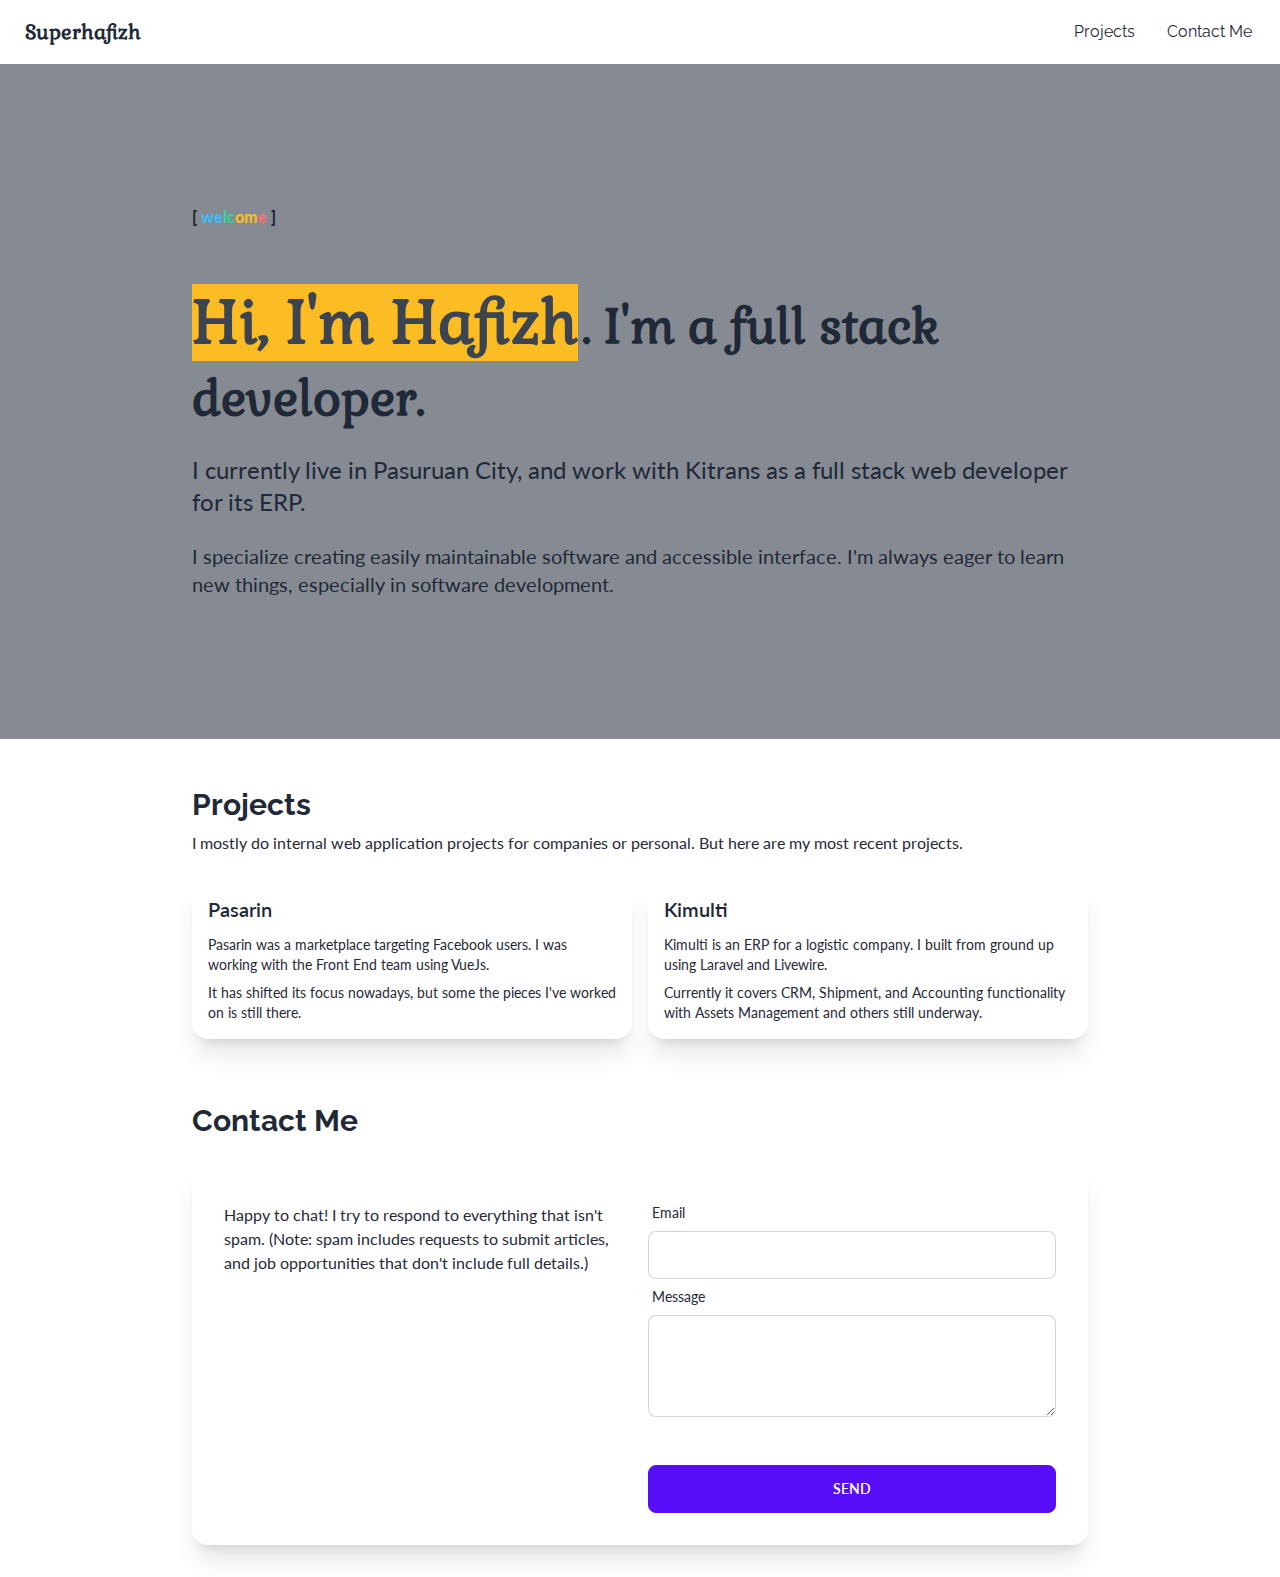
==== commit ce73db34: "adds more explanation in text" ====
--- a/index.html
+++ b/index.html
@@ -2,72 +2,82 @@
 <html lang="en">
 	<head>
 		<meta charset="utf-8" />
+		<link rel="icon" href="./favicon.png" />
+		
+		<!-- Fonts -->
+		<!-- <link rel="preconnect" href="https://fonts.googleapis.com">
+		<link rel="preconnect" href="https://fonts.gstatic.com" crossorigin> -->
+		<link href="https://fonts.googleapis.com/css?family=Raleway:500|Gabriela:regular|Lato:wght@400;700;900" rel="stylesheet">
+
 		<meta name="viewport" content="width=device-width" />
-		
 		<meta http-equiv="content-security-policy" content="">
-		<link href="./internal/immutable/assets/_layout-67d31b61.css" rel="stylesheet">
-		<link href="./internal/immutable/assets/_page-f06ca95b.css" rel="stylesheet">
-		<link rel="modulepreload" href="./internal/immutable/start-5eb36754.js">
-		<link rel="modulepreload" href="./internal/immutable/chunks/index-1d239b5f.js">
-		<link rel="modulepreload" href="./internal/immutable/chunks/singletons-ebde97fe.js">
-		<link rel="modulepreload" href="./internal/immutable/components/pages/_layout.svelte-1b5b6bab.js">
-		<link rel="modulepreload" href="./internal/immutable/modules/pages/_layout.ts-9cbb603b.js">
-		<link rel="modulepreload" href="./internal/immutable/chunks/_layout-da46b06b.js">
-		<link rel="modulepreload" href="./internal/immutable/components/pages/_page.svelte-0f23bb31.js"><!-- HEAD_svelte-1lq4rqf_START --><!-- HEAD_svelte-1lq4rqf_END -->
+		<link href="./_app/immutable/assets/_layout-2f7cbb0c.css" rel="stylesheet">
+		<link href="./_app/immutable/assets/_page-1f0d9dbc.css" rel="stylesheet">
+		<link rel="modulepreload" href="./_app/immutable/start-66de5b6e.js">
+		<link rel="modulepreload" href="./_app/immutable/chunks/index-c0f98e4a.js">
+		<link rel="modulepreload" href="./_app/immutable/chunks/singletons-cd6f28b9.js">
+		<link rel="modulepreload" href="./_app/immutable/components/pages/_layout.svelte-97eb8695.js">
+		<link rel="modulepreload" href="./_app/immutable/modules/pages/_layout.ts-fa3c4266.js">
+		<link rel="modulepreload" href="./_app/immutable/chunks/_layout-9a8b0c19.js">
+		<link rel="modulepreload" href="./_app/immutable/components/pages/_page.svelte-a8c7a962.js"><!-- HEAD_svelte-1lq4rqf_START --><!-- HEAD_svelte-1lq4rqf_END -->
 	</head>
 	<body data-sveltekit-preload-data="hover">
 		<div style="display: contents">
 
 
-<div class="drawer"><input id="my-drawer-3" type="checkbox" class="drawer-toggle"> 
-    <div class="drawer-content flex flex-col bg-neutral text-neutral-content"><div class="mx-auto navbar"><div class="navbar-start"><a href="/" class="btn btn-ghost text-lg">Superhafizh</a></div>
-            <div class="navbar-end"><ul class="menu menu-horizontal hidden lg:inline-flex"><li><a href="/#portfolio-section" class="">Portfolio</a></li>
-                    <li><a href="/#contact-section" class="">Contact</a></li>
-                    <li><a href="https://github.com/superhafizh" target="_blank" rel="noreferrer"></a></li></ul>
-                <div class="flex-none lg:hidden"><label for="my-drawer-3" class="btn btn-square btn-ghost"></label></div></div></div>
-        
-        <div><section class="hero hero-height bg-base-200 mb-4 svelte-1fc7l4f" style="background-image: url(/images/codes.jpg)"><div class="hero-overlay bg-opacity-60"></div>
-    <div class="hero-content"><div class="max-w-lg"><h1 class="text-6xl font-bold">Hi,</h1>
-            <h1 class="text-5xl font-bold">My name is Hafizh</h1>
-            <p class="mt-4">I am a fullstack developer.</p></div></div></section>
+<div class="navbar bg-base-100"><div class="navbar-start"><a href="/" class="btn btn-ghost normal-case text-xl font-serif">Superhafizh</a></div>
+    <div class="navbar-center "></div>
+    <div class="navbar-end font-display"><ul class="menu menu-horizontal px-1 hidden md:flex"><li><a href="/#projects-section">Projects</a></li>
+            <li><a href="/#contact-section">Contact Me</a></li></ul>
+        <div class="dropdown dropdown-end">
+            
+            <label tabindex="0" class="btn btn-ghost lg:hidden"><svg xmlns="http://www.w3.org/2000/svg" class="h-5 w-5" fill="none" viewBox="0 0 24 24" stroke="currentColor"><path stroke-linecap="round" stroke-linejoin="round" stroke-width="2" d="M4 6h16M4 12h8m-8 6h16"></path></svg></label>
+            
+            <ul tabindex="0" class="menu menu-compact dropdown-content mt-3 p-2 shadow bg-base-100 rounded-box w-52"><li><a href="/#projects-section">Projects</a></li>
+                <li><a href="/#contact-section">Contact Me</a></li></ul></div></div></div>
 
-<div class="max-w-4xl mx-auto"><section id="portfolio-section" class="py-8"><h2 class="text-3xl font-bold">Portfolio</h2>
-        <p class="pb-6">My most recent projects.</p>
-        <div class="grid grid-cols-1 md:grid-cols-2 gap-4 justify-items-center"><div class="card card-compact bg-base-100 shadow-xl"><figure><img src="/images/pasarin.jpg" alt="Pasarin"></figure>
-                <div class="card-body"><h2 class="card-title">Pasarin</h2>
-                  <p>Pasarin was a marketplace targeting Facebook users. I was working with the Front End team using VueJs.</p>
-                  <p></p></div></div>
-            <div class="card card-compact bg-base-100 shadow-xl"><figure><img src="/images/kimulti.jpg" alt="Kimulti"></figure>
-                <div class="card-body"><h2 class="card-title">Kimulti</h2>
-                  <p>Kimulti is an ERP for a logistics company. I built from ground up using Laravel and Livewire.</p>
-                  <p>Currently it covers CRM, Shipment, and Accounting functionality with Assets Management and others still underway.</p></div></div></div></section>
+<section class="hero hero-height bg-base-200 mb-4 svelte-1ikwpvq"><div class="hero-overlay bg-opacity-60"></div>
+    <div class="hero-content py-[6rem]"><div class="max-w-4xl mx-auto"><p class="mb-[4rem] font-black">[ <span class="text-info">we</span><span class="text-success">lc</span><span class="text-warning">om</span><span class="text-error">e</span> ]</p>
+            <h1 class="font-bold font-serif leading-[4.5rem]"><span class="text-6xl bg-warning text-neutral">Hi, I&#39;m Hafizh</span>
+                <span class="text-5xl">. I&#39;m a full stack developer.</span></h1>
+            <p class="font-sans text-2xl mt-2">I currently live in Pasuruan City, and work with Kitrans as a full stack web developer for its ERP.</p>
+            <p class="font-sans text-xl mt-6">I specialize creating easily maintainable software and accessible interface. I&#39;m always eager to learn new things, especially in software development.</p></div></div>
+</section>
 
-    <section id="contact-section" class="py-8"><h2 class="text-3xl font-bold pb-6">Contact Me</h2>
-        <div class="card shadow-xl bg-base-100"><div class="card-body grid grid-cols-1 md:grid-cols-2"><div><p>You could contact me using this form or email me at <a class="text-white font-bold hover:underline hover:text-primary" href="mailto:superhafizh@gmail.com">superhafizh@gmail.com</a></p></div>
+<div class="max-w-4xl mx-auto"><section id="projects-section" class="py-8"><h2 class="text-3xl font-bold font-display">Projects</h2>
+    <p class="pt-2 pb-6">I mostly do internal web application projects for companies or personal. But here are my most recent projects.</p>
+    <div class="grid grid-cols-1 md:grid-cols-2 gap-4 justify-items-center"><div class="card card-compact bg-base-100 shadow-xl">
+            <div class="card-body"><h2 class="card-title">Pasarin</h2>
+              <p>Pasarin was a marketplace targeting Facebook users. I was working with the Front End team using VueJs.</p>
+              <p>It has shifted its focus nowadays, but some the pieces I&#39;ve worked on is still there.</p></div></div>
+        <div class="card card-compact bg-base-100 shadow-xl">
+            <div class="card-body"><h2 class="card-title">Kimulti</h2>
+              <p>Kimulti is an ERP for a logistic company. I built from ground up using Laravel and Livewire.</p>
+              <p>Currently it covers CRM, Shipment, and Accounting functionality with Assets Management and others still underway.</p></div></div></div></section>
+
+    <section id="contact-section" class="py-8"><h2 class="text-3xl font-bold pb-6 font-display">Contact Me</h2>
+        <div class="card shadow-xl bg-base-100"><div class="card-body grid grid-cols-1 md:grid-cols-2 gap-4"><div class="py-2"><p>Happy to chat! I try to respond to everything that isn&#39;t spam. (Note: spam includes requests to submit articles, and job opportunities that don&#39;t include full details.)</p></div>
                 <form class="form-control"><label class="label" for="email"><span class="label-text">Email</span></label>
                     <input type="email" name="email" class="input input-bordered">
+                    
                     <label class="label" for="message"><span class="label-text">Message</span></label>
                     <textarea name="message" class="textarea textarea-bordered" rows="3"></textarea>
-                    <div class="py-4 px-4">
+                    
+                    <div class="pt-4 px-4">
 
-<div id="h-captcha-62"></div></div>
-                    <button type="submit" class="btn">Send</button></form></div></div></section>
-</div></div></div>
-    <div class="drawer-side"><label for="my-drawer-3" class="drawer-overlay"></label> 
-        <ul class="menu p-4 w-80 bg-base-100">
-            <li><a href="/#portfolio-section">Portfolio</a></li>
-            <li><a href="/#contact-section">Contact</a></li>
-            <li><a href="https://github.com/superhafizh" target="_blank" rel="noreferrer"></a></li></ul></div></div>
+<div id="h-captcha-8"></div></div>
+                    
+                    <button type="submit" class="btn btn-primary mt-8">Send</button></form></div></div></section></div>
 
 
-		<script type="module" data-sveltekit-hydrate="1vvph3p">
-			import { start } from "./internal/immutable/start-5eb36754.js";
+		<script type="module" data-sveltekit-hydrate="vyb9od">
+			import { start } from "./_app/immutable/start-66de5b6e.js";
 
 			start({
 				assets: "",
 				env: {},
-				target: document.querySelector('[data-sveltekit-hydrate="1vvph3p"]').parentNode,
-				version: "1675964568064",
+				target: document.querySelector('[data-sveltekit-hydrate="vyb9od"]').parentNode,
+				version: "1676141769785",
 				hydrate: {
 					node_ids: [0, 2],
 					data: [null,null],
--- a/_app/immutable/assets/_layout-2f7cbb0c.css
+++ b/_app/immutable/assets/_layout-2f7cbb0c.css
@@ -0,0 +1,2893 @@
+/* Write your global styles here, in PostCSS syntax */
+/* ! tailwindcss v3.2.6 | MIT License | https://tailwindcss.com */
+/*
+1. Prevent padding and border from affecting element width. (https://github.com/mozdevs/cssremedy/issues/4)
+2. Allow adding a border to an element by just adding a border-width. (https://github.com/tailwindcss/tailwindcss/pull/116)
+*/
+*,
+::before,
+::after {
+  box-sizing: border-box; /* 1 */
+  border-width: 0; /* 2 */
+  border-style: solid; /* 2 */
+  border-color: #e5e7eb; /* 2 */
+}
+::before,
+::after {
+  --tw-content: '';
+}
+/*
+1. Use a consistent sensible line-height in all browsers.
+2. Prevent adjustments of font size after orientation changes in iOS.
+3. Use a more readable tab size.
+4. Use the user's configured `sans` font-family by default.
+5. Use the user's configured `sans` font-feature-settings by default.
+*/
+html {
+  line-height: 1.5; /* 1 */
+  -webkit-text-size-adjust: 100%; /* 2 */
+  -moz-tab-size: 4; /* 3 */
+  -o-tab-size: 4;
+     tab-size: 4; /* 3 */
+  font-family: Lato, sans-serif; /* 4 */
+  font-feature-settings: normal; /* 5 */
+}
+/*
+1. Remove the margin in all browsers.
+2. Inherit line-height from `html` so users can set them as a class directly on the `html` element.
+*/
+body {
+  margin: 0; /* 1 */
+  line-height: inherit; /* 2 */
+}
+/*
+1. Add the correct height in Firefox.
+2. Correct the inheritance of border color in Firefox. (https://bugzilla.mozilla.org/show_bug.cgi?id=190655)
+3. Ensure horizontal rules are visible by default.
+*/
+hr {
+  height: 0; /* 1 */
+  color: inherit; /* 2 */
+  border-top-width: 1px; /* 3 */
+}
+/*
+Add the correct text decoration in Chrome, Edge, and Safari.
+*/
+abbr:where([title]) {
+  -webkit-text-decoration: underline dotted;
+          text-decoration: underline dotted;
+}
+/*
+Remove the default font size and weight for headings.
+*/
+h1,
+h2,
+h3,
+h4,
+h5,
+h6 {
+  font-size: inherit;
+  font-weight: inherit;
+}
+/*
+Reset links to optimize for opt-in styling instead of opt-out.
+*/
+a {
+  color: inherit;
+  text-decoration: inherit;
+}
+/*
+Add the correct font weight in Edge and Safari.
+*/
+b,
+strong {
+  font-weight: bolder;
+}
+/*
+1. Use the user's configured `mono` font family by default.
+2. Correct the odd `em` font sizing in all browsers.
+*/
+code,
+kbd,
+samp,
+pre {
+  font-family: ui-monospace, SFMono-Regular, Menlo, Monaco, Consolas, "Liberation Mono", "Courier New", monospace; /* 1 */
+  font-size: 1em; /* 2 */
+}
+/*
+Add the correct font size in all browsers.
+*/
+small {
+  font-size: 80%;
+}
+/*
+Prevent `sub` and `sup` elements from affecting the line height in all browsers.
+*/
+sub,
+sup {
+  font-size: 75%;
+  line-height: 0;
+  position: relative;
+  vertical-align: baseline;
+}
+sub {
+  bottom: -0.25em;
+}
+sup {
+  top: -0.5em;
+}
+/*
+1. Remove text indentation from table contents in Chrome and Safari. (https://bugs.chromium.org/p/chromium/issues/detail?id=999088, https://bugs.webkit.org/show_bug.cgi?id=201297)
+2. Correct table border color inheritance in all Chrome and Safari. (https://bugs.chromium.org/p/chromium/issues/detail?id=935729, https://bugs.webkit.org/show_bug.cgi?id=195016)
+3. Remove gaps between table borders by default.
+*/
+table {
+  text-indent: 0; /* 1 */
+  border-color: inherit; /* 2 */
+  border-collapse: collapse; /* 3 */
+}
+/*
+1. Change the font styles in all browsers.
+2. Remove the margin in Firefox and Safari.
+3. Remove default padding in all browsers.
+*/
+button,
+input,
+optgroup,
+select,
+textarea {
+  font-family: inherit; /* 1 */
+  font-size: 100%; /* 1 */
+  font-weight: inherit; /* 1 */
+  line-height: inherit; /* 1 */
+  color: inherit; /* 1 */
+  margin: 0; /* 2 */
+  padding: 0; /* 3 */
+}
+/*
+Remove the inheritance of text transform in Edge and Firefox.
+*/
+button,
+select {
+  text-transform: none;
+}
+/*
+1. Correct the inability to style clickable types in iOS and Safari.
+2. Remove default button styles.
+*/
+button,
+[type='button'],
+[type='reset'],
+[type='submit'] {
+  -webkit-appearance: button; /* 1 */
+  background-color: transparent; /* 2 */
+  background-image: none; /* 2 */
+}
+/*
+Use the modern Firefox focus style for all focusable elements.
+*/
+:-moz-focusring {
+  outline: auto;
+}
+/*
+Remove the additional `:invalid` styles in Firefox. (https://github.com/mozilla/gecko-dev/blob/2f9eacd9d3d995c937b4251a5557d95d494c9be1/layout/style/res/forms.css#L728-L737)
+*/
+:-moz-ui-invalid {
+  box-shadow: none;
+}
+/*
+Add the correct vertical alignment in Chrome and Firefox.
+*/
+progress {
+  vertical-align: baseline;
+}
+/*
+Correct the cursor style of increment and decrement buttons in Safari.
+*/
+::-webkit-inner-spin-button,
+::-webkit-outer-spin-button {
+  height: auto;
+}
+/*
+1. Correct the odd appearance in Chrome and Safari.
+2. Correct the outline style in Safari.
+*/
+[type='search'] {
+  -webkit-appearance: textfield; /* 1 */
+  outline-offset: -2px; /* 2 */
+}
+/*
+Remove the inner padding in Chrome and Safari on macOS.
+*/
+::-webkit-search-decoration {
+  -webkit-appearance: none;
+}
+/*
+1. Correct the inability to style clickable types in iOS and Safari.
+2. Change font properties to `inherit` in Safari.
+*/
+::-webkit-file-upload-button {
+  -webkit-appearance: button; /* 1 */
+  font: inherit; /* 2 */
+}
+/*
+Add the correct display in Chrome and Safari.
+*/
+summary {
+  display: list-item;
+}
+/*
+Removes the default spacing and border for appropriate elements.
+*/
+blockquote,
+dl,
+dd,
+h1,
+h2,
+h3,
+h4,
+h5,
+h6,
+hr,
+figure,
+p,
+pre {
+  margin: 0;
+}
+fieldset {
+  margin: 0;
+  padding: 0;
+}
+legend {
+  padding: 0;
+}
+ol,
+ul,
+menu {
+  list-style: none;
+  margin: 0;
+  padding: 0;
+}
+/*
+Prevent resizing textareas horizontally by default.
+*/
+textarea {
+  resize: vertical;
+}
+/*
+1. Reset the default placeholder opacity in Firefox. (https://github.com/tailwindlabs/tailwindcss/issues/3300)
+2. Set the default placeholder color to the user's configured gray 400 color.
+*/
+input::-moz-placeholder, textarea::-moz-placeholder {
+  opacity: 1; /* 1 */
+  color: #9ca3af; /* 2 */
+}
+input::placeholder,
+textarea::placeholder {
+  opacity: 1; /* 1 */
+  color: #9ca3af; /* 2 */
+}
+/*
+Set the default cursor for buttons.
+*/
+button,
+[role="button"] {
+  cursor: pointer;
+}
+/*
+Make sure disabled buttons don't get the pointer cursor.
+*/
+:disabled {
+  cursor: default;
+}
+/*
+1. Make replaced elements `display: block` by default. (https://github.com/mozdevs/cssremedy/issues/14)
+2. Add `vertical-align: middle` to align replaced elements more sensibly by default. (https://github.com/jensimmons/cssremedy/issues/14#issuecomment-634934210)
+   This can trigger a poorly considered lint error in some tools but is included by design.
+*/
+img,
+svg,
+video,
+canvas,
+audio,
+iframe,
+embed,
+object {
+  display: block; /* 1 */
+  vertical-align: middle; /* 2 */
+}
+/*
+Constrain images and videos to the parent width and preserve their intrinsic aspect ratio. (https://github.com/mozdevs/cssremedy/issues/14)
+*/
+img,
+video {
+  max-width: 100%;
+  height: auto;
+}
+/* Make elements with the HTML hidden attribute stay hidden by default */
+[hidden] {
+  display: none;
+}
+[type='text'],[type='email'],[type='url'],[type='password'],[type='number'],[type='date'],[type='datetime-local'],[type='month'],[type='search'],[type='tel'],[type='time'],[type='week'],[multiple],textarea,select {
+  -webkit-appearance: none;
+     -moz-appearance: none;
+          appearance: none;
+  background-color: #fff;
+  border-color: #6b7280;
+  border-width: 1px;
+  border-radius: 0px;
+  padding-top: 0.5rem;
+  padding-right: 0.75rem;
+  padding-bottom: 0.5rem;
+  padding-left: 0.75rem;
+  font-size: 1rem;
+  line-height: 1.5rem;
+  --tw-shadow: 0 0 #0000;
+}
+[type='text']:focus, [type='email']:focus, [type='url']:focus, [type='password']:focus, [type='number']:focus, [type='date']:focus, [type='datetime-local']:focus, [type='month']:focus, [type='search']:focus, [type='tel']:focus, [type='time']:focus, [type='week']:focus, [multiple]:focus, textarea:focus, select:focus {
+  outline: 2px solid transparent;
+  outline-offset: 2px;
+  --tw-ring-inset: var(--tw-empty,/*!*/ /*!*/);
+  --tw-ring-offset-width: 0px;
+  --tw-ring-offset-color: #fff;
+  --tw-ring-color: #2563eb;
+  --tw-ring-offset-shadow: var(--tw-ring-inset) 0 0 0 var(--tw-ring-offset-width) var(--tw-ring-offset-color);
+  --tw-ring-shadow: var(--tw-ring-inset) 0 0 0 calc(1px + var(--tw-ring-offset-width)) var(--tw-ring-color);
+  box-shadow: var(--tw-ring-offset-shadow), var(--tw-ring-shadow), var(--tw-shadow);
+  border-color: #2563eb;
+}
+input::-moz-placeholder, textarea::-moz-placeholder {
+  color: #6b7280;
+  opacity: 1;
+}
+input::placeholder,textarea::placeholder {
+  color: #6b7280;
+  opacity: 1;
+}
+::-webkit-datetime-edit-fields-wrapper {
+  padding: 0;
+}
+::-webkit-date-and-time-value {
+  min-height: 1.5em;
+}
+::-webkit-datetime-edit,::-webkit-datetime-edit-year-field,::-webkit-datetime-edit-month-field,::-webkit-datetime-edit-day-field,::-webkit-datetime-edit-hour-field,::-webkit-datetime-edit-minute-field,::-webkit-datetime-edit-second-field,::-webkit-datetime-edit-millisecond-field,::-webkit-datetime-edit-meridiem-field {
+  padding-top: 0;
+  padding-bottom: 0;
+}
+select {
+  background-image: url("data:image/svg+xml,%3csvg xmlns='http://www.w3.org/2000/svg' fill='none' viewBox='0 0 20 20'%3e%3cpath stroke='%236b7280' stroke-linecap='round' stroke-linejoin='round' stroke-width='1.5' d='M6 8l4 4 4-4'/%3e%3c/svg%3e");
+  background-position: right 0.5rem center;
+  background-repeat: no-repeat;
+  background-size: 1.5em 1.5em;
+  padding-right: 2.5rem;
+  -webkit-print-color-adjust: exact;
+          print-color-adjust: exact;
+}
+[multiple] {
+  background-image: initial;
+  background-position: initial;
+  background-repeat: unset;
+  background-size: initial;
+  padding-right: 0.75rem;
+  -webkit-print-color-adjust: unset;
+          print-color-adjust: unset;
+}
+[type='checkbox'],[type='radio'] {
+  -webkit-appearance: none;
+     -moz-appearance: none;
+          appearance: none;
+  padding: 0;
+  -webkit-print-color-adjust: exact;
+          print-color-adjust: exact;
+  display: inline-block;
+  vertical-align: middle;
+  background-origin: border-box;
+  -webkit-user-select: none;
+     -moz-user-select: none;
+          user-select: none;
+  flex-shrink: 0;
+  height: 1rem;
+  width: 1rem;
+  color: #2563eb;
+  background-color: #fff;
+  border-color: #6b7280;
+  border-width: 1px;
+  --tw-shadow: 0 0 #0000;
+}
+[type='checkbox'] {
+  border-radius: 0px;
+}
+[type='radio'] {
+  border-radius: 100%;
+}
+[type='checkbox']:focus,[type='radio']:focus {
+  outline: 2px solid transparent;
+  outline-offset: 2px;
+  --tw-ring-inset: var(--tw-empty,/*!*/ /*!*/);
+  --tw-ring-offset-width: 2px;
+  --tw-ring-offset-color: #fff;
+  --tw-ring-color: #2563eb;
+  --tw-ring-offset-shadow: var(--tw-ring-inset) 0 0 0 var(--tw-ring-offset-width) var(--tw-ring-offset-color);
+  --tw-ring-shadow: var(--tw-ring-inset) 0 0 0 calc(2px + var(--tw-ring-offset-width)) var(--tw-ring-color);
+  box-shadow: var(--tw-ring-offset-shadow), var(--tw-ring-shadow), var(--tw-shadow);
+}
+[type='checkbox']:checked,[type='radio']:checked {
+  border-color: transparent;
+  background-color: currentColor;
+  background-size: 100% 100%;
+  background-position: center;
+  background-repeat: no-repeat;
+}
+[type='checkbox']:checked {
+  background-image: url("data:image/svg+xml,%3csvg viewBox='0 0 16 16' fill='white' xmlns='http://www.w3.org/2000/svg'%3e%3cpath d='M12.207 4.793a1 1 0 010 1.414l-5 5a1 1 0 01-1.414 0l-2-2a1 1 0 011.414-1.414L6.5 9.086l4.293-4.293a1 1 0 011.414 0z'/%3e%3c/svg%3e");
+}
+[type='radio']:checked {
+  background-image: url("data:image/svg+xml,%3csvg viewBox='0 0 16 16' fill='white' xmlns='http://www.w3.org/2000/svg'%3e%3ccircle cx='8' cy='8' r='3'/%3e%3c/svg%3e");
+}
+[type='checkbox']:checked:hover,[type='checkbox']:checked:focus,[type='radio']:checked:hover,[type='radio']:checked:focus {
+  border-color: transparent;
+  background-color: currentColor;
+}
+[type='checkbox']:indeterminate {
+  background-image: url("data:image/svg+xml,%3csvg xmlns='http://www.w3.org/2000/svg' fill='none' viewBox='0 0 16 16'%3e%3cpath stroke='white' stroke-linecap='round' stroke-linejoin='round' stroke-width='2' d='M4 8h8'/%3e%3c/svg%3e");
+  border-color: transparent;
+  background-color: currentColor;
+  background-size: 100% 100%;
+  background-position: center;
+  background-repeat: no-repeat;
+}
+[type='checkbox']:indeterminate:hover,[type='checkbox']:indeterminate:focus {
+  border-color: transparent;
+  background-color: currentColor;
+}
+[type='file'] {
+  background: unset;
+  border-color: inherit;
+  border-width: 0;
+  border-radius: 0;
+  padding: 0;
+  font-size: unset;
+  line-height: inherit;
+}
+[type='file']:focus {
+  outline: 1px solid ButtonText;
+  outline: 1px auto -webkit-focus-ring-color;
+}
+:root,
+[data-theme] {
+  background-color: hsla(var(--b1) / var(--tw-bg-opacity, 1));
+  color: hsla(var(--bc) / var(--tw-text-opacity, 1));
+}
+html {
+  -webkit-tap-highlight-color: transparent;
+}
+:root {
+  color-scheme: light;
+  --pf: 258.89 94.378% 40.941%;
+  --sf: 314 100% 37.647%;
+  --af: 174 60% 40.784%;
+  --nf: 219 14.085% 22.275%;
+  --in: 198 93% 60%;
+  --su: 158 64% 52%;
+  --wa: 43 96% 56%;
+  --er: 0 91% 71%;
+  --inc: 198 100% 12%;
+  --suc: 158 100% 10%;
+  --wac: 43 100% 11%;
+  --erc: 0 100% 14%;
+  --rounded-box: 1rem;
+  --rounded-btn: 0.5rem;
+  --rounded-badge: 1.9rem;
+  --animation-btn: 0.25s;
+  --animation-input: .2s;
+  --btn-text-case: uppercase;
+  --btn-focus-scale: 0.95;
+  --border-btn: 1px;
+  --tab-border: 1px;
+  --tab-radius: 0.5rem;
+  --p: 258.89 94.378% 51.176%;
+  --pc: 0 0% 100%;
+  --s: 314 100% 47.059%;
+  --sc: 0 0% 100%;
+  --a: 174 60% 50.98%;
+  --ac: 174.71 43.59% 15.294%;
+  --n: 219 14.085% 27.843%;
+  --nc: 0 0% 100%;
+  --b1: 0 0% 100%;
+  --b2: 0 0% 94.902%;
+  --b3: 180 1.9608% 90%;
+  --bc: 215 27.907% 16.863%;
+}
+@media (prefers-color-scheme: dark) {
+  :root {
+    color-scheme: dark;
+    --pf: 262.35 80.315% 40.157%;
+    --sf: 315.75 70.196% 40%;
+    --af: 174.69 70.335% 32.784%;
+    --in: 198 93% 60%;
+    --su: 158 64% 52%;
+    --wa: 43 96% 56%;
+    --er: 0 91% 71%;
+    --inc: 198 100% 12%;
+    --suc: 158 100% 10%;
+    --wac: 43 100% 11%;
+    --erc: 0 100% 14%;
+    --rounded-box: 1rem;
+    --rounded-btn: 0.5rem;
+    --rounded-badge: 1.9rem;
+    --animation-btn: 0.25s;
+    --animation-input: .2s;
+    --btn-text-case: uppercase;
+    --btn-focus-scale: 0.95;
+    --border-btn: 1px;
+    --tab-border: 1px;
+    --tab-radius: 0.5rem;
+    --p: 262.35 80.315% 50.196%;
+    --pc: 0 0% 100%;
+    --s: 315.75 70.196% 50%;
+    --sc: 0 0% 100%;
+    --a: 174.69 70.335% 40.98%;
+    --ac: 0 0% 100%;
+    --n: 218.18 18.033% 11.961%;
+    --nf: 222.86 17.073% 8.0392%;
+    --nc: 220 13.376% 69.216%;
+    --b1: 220 17.647% 20%;
+    --b2: 220 17.241% 17.059%;
+    --b3: 218.57 17.949% 15.294%;
+    --bc: 220 13.376% 69.216%;
+  }
+}
+[data-theme=light] {
+  color-scheme: light;
+  --pf: 258.89 94.378% 40.941%;
+  --sf: 314 100% 37.647%;
+  --af: 174 60% 40.784%;
+  --nf: 219 14.085% 22.275%;
+  --in: 198 93% 60%;
+  --su: 158 64% 52%;
+  --wa: 43 96% 56%;
+  --er: 0 91% 71%;
+  --inc: 198 100% 12%;
+  --suc: 158 100% 10%;
+  --wac: 43 100% 11%;
+  --erc: 0 100% 14%;
+  --rounded-box: 1rem;
+  --rounded-btn: 0.5rem;
+  --rounded-badge: 1.9rem;
+  --animation-btn: 0.25s;
+  --animation-input: .2s;
+  --btn-text-case: uppercase;
+  --btn-focus-scale: 0.95;
+  --border-btn: 1px;
+  --tab-border: 1px;
+  --tab-radius: 0.5rem;
+  --p: 258.89 94.378% 51.176%;
+  --pc: 0 0% 100%;
+  --s: 314 100% 47.059%;
+  --sc: 0 0% 100%;
+  --a: 174 60% 50.98%;
+  --ac: 174.71 43.59% 15.294%;
+  --n: 219 14.085% 27.843%;
+  --nc: 0 0% 100%;
+  --b1: 0 0% 100%;
+  --b2: 0 0% 94.902%;
+  --b3: 180 1.9608% 90%;
+  --bc: 215 27.907% 16.863%;
+}
+[data-theme=dark] {
+  color-scheme: dark;
+  --pf: 262.35 80.315% 40.157%;
+  --sf: 315.75 70.196% 40%;
+  --af: 174.69 70.335% 32.784%;
+  --in: 198 93% 60%;
+  --su: 158 64% 52%;
+  --wa: 43 96% 56%;
+  --er: 0 91% 71%;
+  --inc: 198 100% 12%;
+  --suc: 158 100% 10%;
+  --wac: 43 100% 11%;
+  --erc: 0 100% 14%;
+  --rounded-box: 1rem;
+  --rounded-btn: 0.5rem;
+  --rounded-badge: 1.9rem;
+  --animation-btn: 0.25s;
+  --animation-input: .2s;
+  --btn-text-case: uppercase;
+  --btn-focus-scale: 0.95;
+  --border-btn: 1px;
+  --tab-border: 1px;
+  --tab-radius: 0.5rem;
+  --p: 262.35 80.315% 50.196%;
+  --pc: 0 0% 100%;
+  --s: 315.75 70.196% 50%;
+  --sc: 0 0% 100%;
+  --a: 174.69 70.335% 40.98%;
+  --ac: 0 0% 100%;
+  --n: 218.18 18.033% 11.961%;
+  --nf: 222.86 17.073% 8.0392%;
+  --nc: 220 13.376% 69.216%;
+  --b1: 220 17.647% 20%;
+  --b2: 220 17.241% 17.059%;
+  --b3: 218.57 17.949% 15.294%;
+  --bc: 220 13.376% 69.216%;
+}
+[data-theme=cupcake] {
+  color-scheme: light;
+  --pf: 183.03 47.368% 47.216%;
+  --sf: 338.25 71.429% 62.431%;
+  --af: 39 84.112% 46.431%;
+  --nf: 280 46.479% 11.137%;
+  --in: 198 93% 60%;
+  --su: 158 64% 52%;
+  --wa: 43 96% 56%;
+  --er: 0 91% 71%;
+  --pc: 183.03 100% 11.804%;
+  --sc: 338.25 100% 15.608%;
+  --ac: 39 100% 11.608%;
+  --nc: 280 82.688% 82.784%;
+  --inc: 198 100% 12%;
+  --suc: 158 100% 10%;
+  --wac: 43 100% 11%;
+  --erc: 0 100% 14%;
+  --rounded-box: 1rem;
+  --rounded-badge: 1.9rem;
+  --animation-btn: 0.25s;
+  --animation-input: .2s;
+  --btn-text-case: uppercase;
+  --btn-focus-scale: 0.95;
+  --border-btn: 1px;
+  --p: 183.03 47.368% 59.02%;
+  --s: 338.25 71.429% 78.039%;
+  --a: 39 84.112% 58.039%;
+  --n: 280 46.479% 13.922%;
+  --b1: 24 33.333% 97.059%;
+  --b2: 26.667 21.951% 91.961%;
+  --b3: 22.5 14.286% 89.02%;
+  --bc: 280 46.479% 13.922%;
+  --rounded-btn: 1.9rem;
+  --tab-border: 2px;
+  --tab-radius: .5rem;
+}
+[data-theme=bumblebee] {
+  color-scheme: light;
+  --pf: 41.124 74.167% 42.353%;
+  --sf: 49.901 94.393% 46.431%;
+  --af: 240 33.333% 11.294%;
+  --nf: 240 33.333% 11.294%;
+  --b2: 0 0% 90%;
+  --b3: 0 0% 81%;
+  --in: 198 93% 60%;
+  --su: 158 64% 52%;
+  --wa: 43 96% 56%;
+  --er: 0 91% 71%;
+  --bc: 0 0% 20%;
+  --ac: 240 60.274% 82.824%;
+  --nc: 240 60.274% 82.824%;
+  --inc: 198 100% 12%;
+  --suc: 158 100% 10%;
+  --wac: 43 100% 11%;
+  --erc: 0 100% 14%;
+  --rounded-box: 1rem;
+  --rounded-btn: 0.5rem;
+  --rounded-badge: 1.9rem;
+  --animation-btn: 0.25s;
+  --animation-input: .2s;
+  --btn-text-case: uppercase;
+  --btn-focus-scale: 0.95;
+  --border-btn: 1px;
+  --tab-border: 1px;
+  --tab-radius: 0.5rem;
+  --p: 41.124 74.167% 52.941%;
+  --pc: 240 33.333% 14.118%;
+  --s: 49.901 94.393% 58.039%;
+  --sc: 240 33.333% 14.118%;
+  --a: 240 33.333% 14.118%;
+  --n: 240 33.333% 14.118%;
+  --b1: 0 0% 100%;
+}
+[data-theme=emerald] {
+  color-scheme: light;
+  --pf: 141.18 50% 48%;
+  --sf: 218.88 96.078% 48%;
+  --af: 9.8901 81.25% 44.863%;
+  --nf: 219.23 20.312% 20.078%;
+  --b2: 0 0% 90%;
+  --b3: 0 0% 81%;
+  --in: 198 93% 60%;
+  --su: 158 64% 52%;
+  --wa: 43 96% 56%;
+  --er: 0 91% 71%;
+  --inc: 198 100% 12%;
+  --suc: 158 100% 10%;
+  --wac: 43 100% 11%;
+  --erc: 0 100% 14%;
+  --rounded-box: 1rem;
+  --rounded-btn: 0.5rem;
+  --rounded-badge: 1.9rem;
+  --btn-text-case: uppercase;
+  --border-btn: 1px;
+  --tab-border: 1px;
+  --tab-radius: 0.5rem;
+  --p: 141.18 50% 60%;
+  --pc: 151.11 28.421% 18.627%;
+  --s: 218.88 96.078% 60%;
+  --sc: 210 20% 98.039%;
+  --a: 9.8901 81.25% 56.078%;
+  --ac: 210 20% 98.039%;
+  --n: 219.23 20.312% 25.098%;
+  --nc: 210 20% 98.039%;
+  --b1: 0 0% 100%;
+  --bc: 219.23 20.312% 25.098%;
+  --animation-btn: 0;
+  --animation-input: 0;
+  --btn-focus-scale: 1;
+}
+[data-theme=corporate] {
+  color-scheme: light;
+  --pf: 229.09 95.652% 51.137%;
+  --sf: 214.91 26.316% 47.216%;
+  --af: 154.2 49.02% 48%;
+  --nf: 233.33 27.273% 10.353%;
+  --b2: 0 0% 90%;
+  --b3: 0 0% 81%;
+  --in: 198 93% 60%;
+  --su: 158 64% 52%;
+  --wa: 43 96% 56%;
+  --er: 0 91% 71%;
+  --pc: 229.09 100% 92.784%;
+  --sc: 214.91 100% 11.804%;
+  --ac: 154.2 100% 12%;
+  --inc: 198 100% 12%;
+  --suc: 158 100% 10%;
+  --wac: 43 100% 11%;
+  --erc: 0 100% 14%;
+  --btn-text-case: uppercase;
+  --border-btn: 1px;
+  --tab-border: 1px;
+  --tab-radius: 0.5rem;
+  --p: 229.09 95.652% 63.922%;
+  --s: 214.91 26.316% 59.02%;
+  --a: 154.2 49.02% 60%;
+  --n: 233.33 27.273% 12.941%;
+  --nc: 210 38.462% 94.902%;
+  --b1: 0 0% 100%;
+  --bc: 233.33 27.273% 12.941%;
+  --rounded-box: 0.25rem;
+  --rounded-btn: .125rem;
+  --rounded-badge: .125rem;
+  --animation-btn: 0;
+  --animation-input: 0;
+  --btn-focus-scale: 1;
+}
+[data-theme=synthwave] {
+  color-scheme: dark;
+  --pf: 320.73 69.62% 55.216%;
+  --sf: 197.03 86.592% 51.922%;
+  --af: 48 89.041% 45.647%;
+  --nf: 253.22 60.825% 15.216%;
+  --b2: 253.85 59.091% 23.294%;
+  --b3: 253.85 59.091% 20.965%;
+  --pc: 320.73 100% 13.804%;
+  --sc: 197.03 100% 12.98%;
+  --ac: 48 100% 11.412%;
+  --rounded-box: 1rem;
+  --rounded-btn: 0.5rem;
+  --rounded-badge: 1.9rem;
+  --animation-btn: 0.25s;
+  --animation-input: .2s;
+  --btn-text-case: uppercase;
+  --btn-focus-scale: 0.95;
+  --border-btn: 1px;
+  --tab-border: 1px;
+  --tab-radius: 0.5rem;
+  --p: 320.73 69.62% 69.02%;
+  --s: 197.03 86.592% 64.902%;
+  --a: 48 89.041% 57.059%;
+  --n: 253.22 60.825% 19.02%;
+  --nc: 260 60% 98.039%;
+  --b1: 253.85 59.091% 25.882%;
+  --bc: 260 60% 98.039%;
+  --in: 199.13 86.957% 63.922%;
+  --inc: 257.45 63.218% 17.059%;
+  --su: 168.1 74.233% 68.039%;
+  --suc: 257.45 63.218% 17.059%;
+  --wa: 48 89.041% 57.059%;
+  --wac: 257.45 63.218% 17.059%;
+  --er: 351.85 73.636% 56.863%;
+  --erc: 260 60% 98.039%;
+}
+[data-theme=retro] {
+  color-scheme: light;
+  --pf: 2.6667 73.77% 60.863%;
+  --sf: 144.62 27.273% 57.569%;
+  --af: 49.024 67.213% 60.863%;
+  --nf: 41.667 16.822% 33.569%;
+  --inc: 221.21 100% 90.667%;
+  --suc: 142.13 100% 87.255%;
+  --wac: 32.133 100% 8.7451%;
+  --erc: 0 100% 90.118%;
+  --animation-btn: 0.25s;
+  --animation-input: .2s;
+  --btn-text-case: uppercase;
+  --btn-focus-scale: 0.95;
+  --border-btn: 1px;
+  --tab-border: 1px;
+  --tab-radius: 0.5rem;
+  --p: 2.6667 73.77% 76.078%;
+  --pc: 345 5.2632% 14.902%;
+  --s: 144.62 27.273% 71.961%;
+  --sc: 345 5.2632% 14.902%;
+  --a: 49.024 67.213% 76.078%;
+  --ac: 345 5.2632% 14.902%;
+  --n: 41.667 16.822% 41.961%;
+  --nc: 45 47.059% 80%;
+  --b1: 45 47.059% 80%;
+  --b2: 45.283 37.063% 71.961%;
+  --b3: 42.188 35.955% 65.098%;
+  --bc: 345 5.2632% 14.902%;
+  --in: 221.21 83.193% 53.333%;
+  --su: 142.13 76.216% 36.275%;
+  --wa: 32.133 94.619% 43.725%;
+  --er: 0 72.222% 50.588%;
+  --rounded-box: 0.4rem;
+  --rounded-btn: 0.4rem;
+  --rounded-badge: 0.4rem;
+}
+[data-theme=cyberpunk] {
+  color-scheme: light;
+  --pf: 344.78 100% 58.353%;
+  --sf: 195.12 80.392% 56%;
+  --af: 276 74.324% 56.784%;
+  --nf: 57.273 100% 10.353%;
+  --b2: 56 100% 45%;
+  --b3: 56 100% 40.5%;
+  --in: 198 93% 60%;
+  --su: 158 64% 52%;
+  --wa: 43 96% 56%;
+  --er: 0 91% 71%;
+  --bc: 56 100% 10%;
+  --pc: 344.78 100% 14.588%;
+  --sc: 195.12 100% 14%;
+  --ac: 276 100% 14.196%;
+  --inc: 198 100% 12%;
+  --suc: 158 100% 10%;
+  --wac: 43 100% 11%;
+  --erc: 0 100% 14%;
+  --animation-btn: 0.25s;
+  --animation-input: .2s;
+  --btn-text-case: uppercase;
+  --btn-focus-scale: 0.95;
+  --border-btn: 1px;
+  --tab-border: 1px;
+  font-family: ui-monospace,SFMono-Regular,Menlo,Monaco,Consolas,Liberation Mono,Courier New,monospace;
+  --p: 344.78 100% 72.941%;
+  --s: 195.12 80.392% 70%;
+  --a: 276 74.324% 70.98%;
+  --n: 57.273 100% 12.941%;
+  --nc: 56 100% 50%;
+  --b1: 56 100% 50%;
+  --rounded-box: 0;
+  --rounded-btn: 0;
+  --rounded-badge: 0;
+  --tab-radius: 0;
+}
+[data-theme=valentine] {
+  color-scheme: light;
+  --pf: 353.23 73.81% 53.647%;
+  --sf: 254.12 86.441% 61.49%;
+  --af: 181.41 55.556% 56%;
+  --nf: 336 42.857% 38.431%;
+  --b2: 318.46 46.429% 80.118%;
+  --b3: 318.46 46.429% 72.106%;
+  --pc: 353.23 100% 13.412%;
+  --sc: 254.12 100% 15.373%;
+  --ac: 181.41 100% 14%;
+  --inc: 221.21 100% 90.667%;
+  --suc: 142.13 100% 87.255%;
+  --wac: 32.133 100% 8.7451%;
+  --erc: 0 100% 90.118%;
+  --rounded-box: 1rem;
+  --rounded-badge: 1.9rem;
+  --animation-btn: 0.25s;
+  --animation-input: .2s;
+  --btn-text-case: uppercase;
+  --btn-focus-scale: 0.95;
+  --border-btn: 1px;
+  --tab-border: 1px;
+  --tab-radius: 0.5rem;
+  --p: 353.23 73.81% 67.059%;
+  --s: 254.12 86.441% 76.863%;
+  --a: 181.41 55.556% 70%;
+  --n: 336 42.857% 48.039%;
+  --nc: 318.46 46.429% 89.02%;
+  --b1: 318.46 46.429% 89.02%;
+  --bc: 343.64 38.462% 28.039%;
+  --in: 221.21 83.193% 53.333%;
+  --su: 142.13 76.216% 36.275%;
+  --wa: 32.133 94.619% 43.725%;
+  --er: 0 72.222% 50.588%;
+  --rounded-btn: 1.9rem;
+}
+[data-theme=halloween] {
+  color-scheme: dark;
+  --pf: 31.927 89.344% 41.725%;
+  --sf: 271.22 45.794% 33.569%;
+  --af: 91.071 100% 26.353%;
+  --nf: 180 3.5714% 8.7843%;
+  --b2: 0 0% 11.647%;
+  --b3: 0 0% 10.482%;
+  --bc: 0 0% 82.588%;
+  --sc: 271.22 100% 88.392%;
+  --ac: 91.071 100% 6.5882%;
+  --nc: 180 4.8458% 82.196%;
+  --inc: 221.21 100% 90.667%;
+  --suc: 142.13 100% 87.255%;
+  --wac: 32.133 100% 8.7451%;
+  --erc: 0 100% 90.118%;
+  --rounded-box: 1rem;
+  --rounded-btn: 0.5rem;
+  --rounded-badge: 1.9rem;
+  --animation-btn: 0.25s;
+  --animation-input: .2s;
+  --btn-text-case: uppercase;
+  --btn-focus-scale: 0.95;
+  --border-btn: 1px;
+  --tab-border: 1px;
+  --tab-radius: 0.5rem;
+  --p: 31.927 89.344% 52.157%;
+  --pc: 180 7.3171% 8.0392%;
+  --s: 271.22 45.794% 41.961%;
+  --a: 91.071 100% 32.941%;
+  --n: 180 3.5714% 10.98%;
+  --b1: 0 0% 12.941%;
+  --in: 221.21 83.193% 53.333%;
+  --su: 142.13 76.216% 36.275%;
+  --wa: 32.133 94.619% 43.725%;
+  --er: 0 72.222% 50.588%;
+}
+[data-theme=garden] {
+  color-scheme: light;
+  --pf: 138.86 15.982% 34.353%;
+  --sf: 96.923 37.143% 74.51%;
+  --af: 0 67.742% 75.137%;
+  --nf: 0 3.9106% 28.078%;
+  --b2: 0 4.3478% 81.882%;
+  --b3: 0 4.3478% 73.694%;
+  --in: 198 93% 60%;
+  --su: 158 64% 52%;
+  --wa: 43 96% 56%;
+  --er: 0 91% 71%;
+  --pc: 138.86 100% 88.588%;
+  --inc: 198 100% 12%;
+  --suc: 158 100% 10%;
+  --wac: 43 100% 11%;
+  --erc: 0 100% 14%;
+  --rounded-box: 1rem;
+  --rounded-btn: 0.5rem;
+  --rounded-badge: 1.9rem;
+  --animation-btn: 0.25s;
+  --animation-input: .2s;
+  --btn-text-case: uppercase;
+  --btn-focus-scale: 0.95;
+  --border-btn: 1px;
+  --tab-border: 1px;
+  --tab-radius: 0.5rem;
+  --p: 138.86 15.982% 42.941%;
+  --s: 96.923 37.143% 93.137%;
+  --sc: 96 32.468% 15.098%;
+  --a: 0 67.742% 93.922%;
+  --ac: 0 21.951% 16.078%;
+  --n: 0 3.9106% 35.098%;
+  --nc: 0 4.3478% 90.98%;
+  --b1: 0 4.3478% 90.98%;
+  --bc: 0 3.2258% 6.0784%;
+}
+[data-theme=forest] {
+  color-scheme: dark;
+  --pf: 141.04 71.963% 33.569%;
+  --sf: 140.98 74.694% 38.431%;
+  --af: 35.148 68.98% 41.569%;
+  --nf: 0 9.6774% 4.8627%;
+  --b2: 0 12.195% 7.2353%;
+  --b3: 0 12.195% 6.5118%;
+  --in: 198 93% 60%;
+  --su: 158 64% 52%;
+  --wa: 43 96% 56%;
+  --er: 0 91% 71%;
+  --bc: 0 11.727% 81.608%;
+  --sc: 140.98 100% 9.6078%;
+  --ac: 35.148 100% 10.392%;
+  --nc: 0 6.8894% 81.216%;
+  --inc: 198 100% 12%;
+  --suc: 158 100% 10%;
+  --wac: 43 100% 11%;
+  --erc: 0 100% 14%;
+  --rounded-box: 1rem;
+  --rounded-badge: 1.9rem;
+  --animation-btn: 0.25s;
+  --animation-input: .2s;
+  --btn-text-case: uppercase;
+  --btn-focus-scale: 0.95;
+  --border-btn: 1px;
+  --tab-border: 1px;
+  --tab-radius: 0.5rem;
+  --p: 141.04 71.963% 41.961%;
+  --pc: 140.66 100% 88.039%;
+  --s: 140.98 74.694% 48.039%;
+  --a: 35.148 68.98% 51.961%;
+  --n: 0 9.6774% 6.0784%;
+  --b1: 0 12.195% 8.0392%;
+  --rounded-btn: 1.9rem;
+}
+[data-theme=aqua] {
+  color-scheme: dark;
+  --pf: 181.79 92.857% 39.529%;
+  --sf: 274.41 30.909% 45.49%;
+  --af: 47.059 100% 64%;
+  --nf: 205.4 53.725% 40%;
+  --b2: 218.61 52.511% 38.647%;
+  --b3: 218.61 52.511% 34.782%;
+  --bc: 218.61 100% 88.588%;
+  --sc: 274.41 100% 91.373%;
+  --ac: 47.059 100% 16%;
+  --nc: 205.4 100% 90%;
+  --inc: 221.21 100% 90.667%;
+  --suc: 142.13 100% 87.255%;
+  --wac: 32.133 100% 8.7451%;
+  --erc: 0 100% 90.118%;
+  --rounded-box: 1rem;
+  --rounded-btn: 0.5rem;
+  --rounded-badge: 1.9rem;
+  --animation-btn: 0.25s;
+  --animation-input: .2s;
+  --btn-text-case: uppercase;
+  --btn-focus-scale: 0.95;
+  --border-btn: 1px;
+  --tab-border: 1px;
+  --tab-radius: 0.5rem;
+  --p: 181.79 92.857% 49.412%;
+  --pc: 181.41 100% 16.667%;
+  --s: 274.41 30.909% 56.863%;
+  --a: 47.059 100% 80%;
+  --n: 205.4 53.725% 50%;
+  --b1: 218.61 52.511% 42.941%;
+  --in: 221.21 83.193% 53.333%;
+  --su: 142.13 76.216% 36.275%;
+  --wa: 32.133 94.619% 43.725%;
+  --er: 0 72.222% 50.588%;
+}
+[data-theme=lofi] {
+  color-scheme: light;
+  --pf: 0 0% 4.0784%;
+  --sf: 0 1.9608% 8%;
+  --af: 0 0% 11.922%;
+  --nf: 0 0% 0%;
+  --btn-text-case: uppercase;
+  --border-btn: 1px;
+  --tab-border: 1px;
+  --p: 0 0% 5.098%;
+  --pc: 0 0% 100%;
+  --s: 0 1.9608% 10%;
+  --sc: 0 0% 100%;
+  --a: 0 0% 14.902%;
+  --ac: 0 0% 100%;
+  --n: 0 0% 0%;
+  --nc: 0 0% 100%;
+  --b1: 0 0% 100%;
+  --b2: 0 0% 94.902%;
+  --b3: 0 1.9608% 90%;
+  --bc: 0 0% 0%;
+  --in: 212.35 100% 47.647%;
+  --inc: 0 0% 100%;
+  --su: 136.84 72.152% 46.471%;
+  --suc: 0 0% 100%;
+  --wa: 4.5614 100% 66.471%;
+  --wac: 0 0% 100%;
+  --er: 325.05 77.6% 49.02%;
+  --erc: 0 0% 100%;
+  --rounded-box: 0.25rem;
+  --rounded-btn: 0.125rem;
+  --rounded-badge: 0.125rem;
+  --animation-btn: 0;
+  --animation-input: 0;
+  --btn-focus-scale: 1;
+  --tab-radius: 0;
+}
+[data-theme=pastel] {
+  color-scheme: light;
+  --pf: 283.64 21.569% 64%;
+  --sf: 351.63 70.492% 70.431%;
+  --af: 158.49 54.639% 64.784%;
+  --nf: 198.62 43.719% 48.784%;
+  --in: 198 93% 60%;
+  --su: 158 64% 52%;
+  --wa: 43 96% 56%;
+  --er: 0 91% 71%;
+  --bc: 0 0% 20%;
+  --pc: 283.64 59.314% 16%;
+  --sc: 351.63 100% 17.608%;
+  --ac: 158.49 100% 16.196%;
+  --nc: 198.62 100% 12.196%;
+  --inc: 198 100% 12%;
+  --suc: 158 100% 10%;
+  --wac: 43 100% 11%;
+  --erc: 0 100% 14%;
+  --rounded-box: 1rem;
+  --rounded-badge: 1.9rem;
+  --animation-btn: 0.25s;
+  --animation-input: .2s;
+  --btn-text-case: uppercase;
+  --btn-focus-scale: 0.95;
+  --border-btn: 1px;
+  --tab-border: 1px;
+  --tab-radius: 0.5rem;
+  --p: 283.64 21.569% 80%;
+  --s: 351.63 70.492% 88.039%;
+  --a: 158.49 54.639% 80.98%;
+  --n: 198.62 43.719% 60.98%;
+  --b1: 0 0% 100%;
+  --b2: 210 20% 98.039%;
+  --b3: 216 12.195% 83.922%;
+  --rounded-btn: 1.9rem;
+}
+[data-theme=fantasy] {
+  color-scheme: light;
+  --pf: 296.04 82.813% 20.078%;
+  --sf: 200 100% 29.647%;
+  --af: 30.894 94.378% 40.941%;
+  --nf: 215 27.907% 13.49%;
+  --b2: 0 0% 90%;
+  --b3: 0 0% 81%;
+  --in: 198 93% 60%;
+  --su: 158 64% 52%;
+  --wa: 43 96% 56%;
+  --er: 0 91% 71%;
+  --pc: 296.04 100% 85.02%;
+  --sc: 200 100% 87.412%;
+  --ac: 30.894 100% 10.235%;
+  --nc: 215 62.264% 83.373%;
+  --inc: 198 100% 12%;
+  --suc: 158 100% 10%;
+  --wac: 43 100% 11%;
+  --erc: 0 100% 14%;
+  --rounded-box: 1rem;
+  --rounded-btn: 0.5rem;
+  --rounded-badge: 1.9rem;
+  --animation-btn: 0.25s;
+  --animation-input: .2s;
+  --btn-text-case: uppercase;
+  --btn-focus-scale: 0.95;
+  --border-btn: 1px;
+  --tab-border: 1px;
+  --tab-radius: 0.5rem;
+  --p: 296.04 82.813% 25.098%;
+  --s: 200 100% 37.059%;
+  --a: 30.894 94.378% 51.176%;
+  --n: 215 27.907% 16.863%;
+  --b1: 0 0% 100%;
+  --bc: 215 27.907% 16.863%;
+}
+[data-theme=wireframe] {
+  color-scheme: light;
+  --pf: 0 0% 57.725%;
+  --sf: 0 0% 57.725%;
+  --af: 0 0% 57.725%;
+  --nf: 0 0% 73.725%;
+  --bc: 0 0% 20%;
+  --pc: 0 0% 14.431%;
+  --sc: 0 0% 14.431%;
+  --ac: 0 0% 14.431%;
+  --nc: 0 0% 18.431%;
+  --inc: 240 100% 90%;
+  --suc: 120 100% 85.02%;
+  --wac: 60 100% 10%;
+  --erc: 0 100% 90%;
+  --animation-btn: 0.25s;
+  --animation-input: .2s;
+  --btn-text-case: uppercase;
+  --btn-focus-scale: 0.95;
+  --border-btn: 1px;
+  --tab-border: 1px;
+  font-family: Chalkboard,comic sans ms,"sanssecondaryerif";
+  --p: 0 0% 72.157%;
+  --s: 0 0% 72.157%;
+  --a: 0 0% 72.157%;
+  --n: 0 0% 92.157%;
+  --b1: 0 0% 100%;
+  --b2: 0 0% 93.333%;
+  --b3: 0 0% 86.667%;
+  --in: 240 100% 50%;
+  --su: 120 100% 25.098%;
+  --wa: 60 30.196% 50%;
+  --er: 0 100% 50%;
+  --rounded-box: 0.2rem;
+  --rounded-btn: 0.2rem;
+  --rounded-badge: 0.2rem;
+  --tab-radius: 0.2rem;
+}
+[data-theme=black] {
+  color-scheme: dark;
+  --pf: 0 1.9608% 16%;
+  --sf: 0 1.9608% 16%;
+  --af: 0 1.9608% 16%;
+  --bc: 0 0% 80%;
+  --pc: 0 5.3922% 84%;
+  --sc: 0 5.3922% 84%;
+  --ac: 0 5.3922% 84%;
+  --nc: 0 2.5404% 83.02%;
+  --inc: 240 100% 90%;
+  --suc: 120 100% 85.02%;
+  --wac: 60 100% 10%;
+  --erc: 0 100% 90%;
+  --border-btn: 1px;
+  --tab-border: 1px;
+  --p: 0 1.9608% 20%;
+  --s: 0 1.9608% 20%;
+  --a: 0 1.9608% 20%;
+  --b1: 0 0% 0%;
+  --b2: 0 0% 5.098%;
+  --b3: 0 1.9608% 10%;
+  --n: 0 1.2987% 15.098%;
+  --nf: 0 1.9608% 20%;
+  --in: 240 100% 50%;
+  --su: 120 100% 25.098%;
+  --wa: 60 100% 50%;
+  --er: 0 100% 50%;
+  --rounded-box: 0;
+  --rounded-btn: 0;
+  --rounded-badge: 0;
+  --animation-btn: 0;
+  --animation-input: 0;
+  --btn-text-case: lowercase;
+  --btn-focus-scale: 1;
+  --tab-radius: 0;
+}
+[data-theme=luxury] {
+  color-scheme: dark;
+  --pf: 0 0% 80%;
+  --sf: 218.4 54.348% 14.431%;
+  --af: 318.62 21.805% 20.863%;
+  --nf: 270 4.3478% 7.2157%;
+  --pc: 0 0% 20%;
+  --sc: 218.4 100% 83.608%;
+  --ac: 318.62 84.615% 85.216%;
+  --inc: 202.35 100% 14%;
+  --suc: 89.007 100% 10.392%;
+  --wac: 53.906 100% 12.706%;
+  --erc: 0 100% 14.353%;
+  --rounded-box: 1rem;
+  --rounded-btn: 0.5rem;
+  --rounded-badge: 1.9rem;
+  --animation-btn: 0.25s;
+  --animation-input: .2s;
+  --btn-text-case: uppercase;
+  --btn-focus-scale: 0.95;
+  --border-btn: 1px;
+  --tab-border: 1px;
+  --tab-radius: 0.5rem;
+  --p: 0 0% 100%;
+  --s: 218.4 54.348% 18.039%;
+  --a: 318.62 21.805% 26.078%;
+  --n: 270 4.3478% 9.0196%;
+  --nc: 37.083 67.29% 58.039%;
+  --b1: 240 10% 3.9216%;
+  --b2: 270 4.3478% 9.0196%;
+  --b3: 270 2.1739% 18.039%;
+  --bc: 37.083 67.29% 58.039%;
+  --in: 202.35 100% 70%;
+  --su: 89.007 61.633% 51.961%;
+  --wa: 53.906 68.817% 63.529%;
+  --er: 0 100% 71.765%;
+}
+[data-theme=dracula] {
+  color-scheme: dark;
+  --pf: 325.52 100% 58.98%;
+  --sf: 264.71 89.474% 62.118%;
+  --af: 31.02 100% 56.941%;
+  --nf: 229.57 15.033% 24%;
+  --b2: 231.43 14.894% 16.588%;
+  --b3: 231.43 14.894% 14.929%;
+  --pc: 325.52 100% 14.745%;
+  --sc: 264.71 100% 15.529%;
+  --ac: 31.02 100% 14.235%;
+  --nc: 229.57 70.868% 86%;
+  --inc: 190.53 100% 15.373%;
+  --suc: 135.18 100% 12.941%;
+  --wac: 64.909 100% 15.294%;
+  --erc: 0 100% 93.333%;
+  --rounded-box: 1rem;
+  --rounded-btn: 0.5rem;
+  --rounded-badge: 1.9rem;
+  --animation-btn: 0.25s;
+  --animation-input: .2s;
+  --btn-text-case: uppercase;
+  --btn-focus-scale: 0.95;
+  --border-btn: 1px;
+  --tab-border: 1px;
+  --tab-radius: 0.5rem;
+  --p: 325.52 100% 73.725%;
+  --s: 264.71 89.474% 77.647%;
+  --a: 31.02 100% 71.176%;
+  --n: 229.57 15.033% 30%;
+  --b1: 231.43 14.894% 18.431%;
+  --bc: 60 30% 96.078%;
+  --in: 190.53 96.61% 76.863%;
+  --su: 135.18 94.444% 64.706%;
+  --wa: 64.909 91.667% 76.471%;
+  --er: 0 100% 66.667%;
+}
+[data-theme=cmyk] {
+  color-scheme: light;
+  --pf: 202.72 83.251% 48.157%;
+  --sf: 335.25 77.67% 47.686%;
+  --af: 56.195 100% 47.843%;
+  --nf: 0 0% 8.1569%;
+  --b2: 0 0% 90%;
+  --b3: 0 0% 81%;
+  --bc: 0 0% 20%;
+  --pc: 202.72 100% 12.039%;
+  --sc: 335.25 100% 91.922%;
+  --ac: 56.195 100% 11.961%;
+  --nc: 0 0% 82.039%;
+  --inc: 192.2 100% 10.431%;
+  --suc: 291.06 100% 87.608%;
+  --wac: 25.027 100% 11.333%;
+  --erc: 3.956 100% 91.137%;
+  --rounded-box: 1rem;
+  --rounded-btn: 0.5rem;
+  --rounded-badge: 1.9rem;
+  --animation-btn: 0.25s;
+  --animation-input: .2s;
+  --btn-text-case: uppercase;
+  --btn-focus-scale: 0.95;
+  --border-btn: 1px;
+  --tab-border: 1px;
+  --tab-radius: 0.5rem;
+  --p: 202.72 83.251% 60.196%;
+  --s: 335.25 77.67% 59.608%;
+  --a: 56.195 100% 59.804%;
+  --n: 0 0% 10.196%;
+  --b1: 0 0% 100%;
+  --in: 192.2 48.361% 52.157%;
+  --su: 291.06 48.454% 38.039%;
+  --wa: 25.027 84.615% 56.667%;
+  --er: 3.956 80.531% 55.686%;
+}
+[data-theme=autumn] {
+  color-scheme: light;
+  --pf: 344.23 95.804% 22.431%;
+  --sf: 0.44444 63.38% 46.588%;
+  --af: 27.477 56.021% 50.039%;
+  --nf: 22.105 17.117% 34.824%;
+  --b2: 0 0% 85.059%;
+  --b3: 0 0% 76.553%;
+  --bc: 0 0% 18.902%;
+  --pc: 344.23 100% 85.608%;
+  --sc: 0.44444 100% 91.647%;
+  --ac: 27.477 100% 12.51%;
+  --nc: 22.105 100% 88.706%;
+  --inc: 186.94 100% 9.9216%;
+  --suc: 164.59 100% 8.6275%;
+  --wac: 30.141 100% 9.9216%;
+  --erc: 353.6 100% 89.765%;
+  --rounded-box: 1rem;
+  --rounded-btn: 0.5rem;
+  --rounded-badge: 1.9rem;
+  --animation-btn: 0.25s;
+  --animation-input: .2s;
+  --btn-text-case: uppercase;
+  --btn-focus-scale: 0.95;
+  --border-btn: 1px;
+  --tab-border: 1px;
+  --tab-radius: 0.5rem;
+  --p: 344.23 95.804% 28.039%;
+  --s: 0.44444 63.38% 58.235%;
+  --a: 27.477 56.021% 62.549%;
+  --n: 22.105 17.117% 43.529%;
+  --b1: 0 0% 94.51%;
+  --in: 186.94 47.826% 49.608%;
+  --su: 164.59 33.636% 43.137%;
+  --wa: 30.141 84.19% 49.608%;
+  --er: 353.6 79.116% 48.824%;
+}
+[data-theme=business] {
+  color-scheme: dark;
+  --pf: 210 64.103% 24.471%;
+  --sf: 200 12.931% 43.608%;
+  --af: 12.515 79.512% 47.843%;
+  --nf: 212.73 13.58% 12.706%;
+  --b2: 0 0% 11.294%;
+  --b3: 0 0% 10.165%;
+  --bc: 0 0% 82.51%;
+  --pc: 210 100% 86.118%;
+  --sc: 200 100% 10.902%;
+  --ac: 12.515 100% 11.961%;
+  --nc: 212.73 28.205% 83.176%;
+  --inc: 199.15 100% 88.353%;
+  --suc: 144 100% 11.137%;
+  --wac: 39.231 100% 12.078%;
+  --erc: 6.3415 100% 88.667%;
+  --animation-btn: 0.25s;
+  --animation-input: .2s;
+  --btn-text-case: uppercase;
+  --btn-focus-scale: 0.95;
+  --border-btn: 1px;
+  --tab-border: 1px;
+  --tab-radius: 0.5rem;
+  --p: 210 64.103% 30.588%;
+  --s: 200 12.931% 54.51%;
+  --a: 12.515 79.512% 59.804%;
+  --n: 212.73 13.58% 15.882%;
+  --b1: 0 0% 12.549%;
+  --in: 199.15 100% 41.765%;
+  --su: 144 30.973% 55.686%;
+  --wa: 39.231 64.356% 60.392%;
+  --er: 6.3415 55.656% 43.333%;
+  --rounded-box: 0.25rem;
+  --rounded-btn: .125rem;
+  --rounded-badge: .125rem;
+}
+[data-theme=acid] {
+  color-scheme: light;
+  --pf: 302.59 100% 40%;
+  --sf: 27.294 100% 40%;
+  --af: 72 98.425% 40.157%;
+  --nf: 238.42 43.182% 13.804%;
+  --b2: 0 0% 88.235%;
+  --b3: 0 0% 79.412%;
+  --bc: 0 0% 19.608%;
+  --pc: 302.59 100% 90%;
+  --sc: 27.294 100% 10%;
+  --ac: 72 100% 10.039%;
+  --nc: 238.42 99.052% 83.451%;
+  --inc: 209.85 100% 11.569%;
+  --suc: 148.87 100% 11.608%;
+  --wac: 52.574 100% 11.451%;
+  --erc: 0.78261 100% 89.02%;
+  --animation-btn: 0.25s;
+  --animation-input: .2s;
+  --btn-text-case: uppercase;
+  --btn-focus-scale: 0.95;
+  --border-btn: 1px;
+  --tab-border: 1px;
+  --tab-radius: 0.5rem;
+  --p: 302.59 100% 50%;
+  --s: 27.294 100% 50%;
+  --a: 72 98.425% 50.196%;
+  --n: 238.42 43.182% 17.255%;
+  --b1: 0 0% 98.039%;
+  --in: 209.85 91.628% 57.843%;
+  --su: 148.87 49.533% 58.039%;
+  --wa: 52.574 92.661% 57.255%;
+  --er: 0.78261 100% 45.098%;
+  --rounded-box: 1.25rem;
+  --rounded-btn: 1rem;
+  --rounded-badge: 1rem;
+}
+[data-theme=lemonade] {
+  color-scheme: light;
+  --pf: 88.8 96.154% 24.471%;
+  --sf: 60 80.952% 43.765%;
+  --af: 62.553 79.661% 70.745%;
+  --nf: 238.42 43.182% 13.804%;
+  --b2: 0 0% 90%;
+  --b3: 0 0% 81%;
+  --bc: 0 0% 20%;
+  --pc: 88.8 100% 86.118%;
+  --sc: 60 100% 10.941%;
+  --ac: 62.553 100% 17.686%;
+  --nc: 238.42 99.052% 83.451%;
+  --inc: 191.61 79.118% 16.902%;
+  --suc: 74.458 100% 15.725%;
+  --wac: 50.182 100% 15.059%;
+  --erc: 0.98361 100% 16.588%;
+  --rounded-box: 1rem;
+  --rounded-btn: 0.5rem;
+  --rounded-badge: 1.9rem;
+  --animation-btn: 0.25s;
+  --animation-input: .2s;
+  --btn-text-case: uppercase;
+  --btn-focus-scale: 0.95;
+  --border-btn: 1px;
+  --tab-border: 1px;
+  --tab-radius: 0.5rem;
+  --p: 88.8 96.154% 30.588%;
+  --s: 60 80.952% 54.706%;
+  --a: 62.553 79.661% 88.431%;
+  --n: 238.42 43.182% 17.255%;
+  --b1: 0 0% 100%;
+  --in: 191.61 39.241% 84.51%;
+  --su: 74.458 76.147% 78.627%;
+  --wa: 50.182 87.302% 75.294%;
+  --er: 0.98361 70.115% 82.941%;
+}
+[data-theme=night] {
+  color-scheme: dark;
+  --pf: 198.44 93.204% 47.686%;
+  --sf: 234.45 89.474% 59.137%;
+  --af: 328.85 85.621% 56%;
+  --b2: 222.22 47.368% 10.059%;
+  --b3: 222.22 47.368% 9.0529%;
+  --bc: 222.22 65.563% 82.235%;
+  --pc: 198.44 100% 11.922%;
+  --sc: 234.45 100% 14.784%;
+  --ac: 328.85 100% 14%;
+  --nc: 217.24 75.772% 83.49%;
+  --inc: 198.46 100% 9.6078%;
+  --suc: 172.46 100% 10.078%;
+  --wac: 40.61 100% 12.706%;
+  --erc: 350.94 100% 14.235%;
+  --rounded-box: 1rem;
+  --rounded-btn: 0.5rem;
+  --rounded-badge: 1.9rem;
+  --animation-btn: 0.25s;
+  --animation-input: .2s;
+  --btn-text-case: uppercase;
+  --btn-focus-scale: 0.95;
+  --border-btn: 1px;
+  --tab-border: 1px;
+  --tab-radius: 0.5rem;
+  --p: 198.44 93.204% 59.608%;
+  --s: 234.45 89.474% 73.922%;
+  --a: 328.85 85.621% 70%;
+  --n: 217.24 32.584% 17.451%;
+  --nf: 217.06 30.357% 21.961%;
+  --b1: 222.22 47.368% 11.176%;
+  --in: 198.46 90.204% 48.039%;
+  --su: 172.46 66.008% 50.392%;
+  --wa: 40.61 88.172% 63.529%;
+  --er: 350.94 94.558% 71.176%;
+}
+[data-theme=coffee] {
+  color-scheme: dark;
+  --pf: 29.583 66.667% 46.118%;
+  --sf: 182.4 24.752% 15.843%;
+  --af: 194.19 74.4% 19.608%;
+  --nf: 300 20% 4.7059%;
+  --b2: 306 18.519% 9.5294%;
+  --b3: 306 18.519% 8.5765%;
+  --pc: 29.583 100% 11.529%;
+  --sc: 182.4 67.237% 83.961%;
+  --ac: 194.19 100% 84.902%;
+  --nc: 300 13.75% 81.176%;
+  --inc: 171.15 100% 13.451%;
+  --suc: 92.5 100% 12.471%;
+  --wac: 43.125 100% 13.725%;
+  --erc: 9.7561 100% 14.941%;
+  --rounded-box: 1rem;
+  --rounded-btn: 0.5rem;
+  --rounded-badge: 1.9rem;
+  --animation-btn: 0.25s;
+  --animation-input: .2s;
+  --btn-text-case: uppercase;
+  --btn-focus-scale: 0.95;
+  --border-btn: 1px;
+  --tab-border: 1px;
+  --tab-radius: 0.5rem;
+  --p: 29.583 66.667% 57.647%;
+  --s: 182.4 24.752% 19.804%;
+  --a: 194.19 74.4% 24.51%;
+  --n: 300 20% 5.8824%;
+  --b1: 306 18.519% 10.588%;
+  --bc: 36.667 8.3333% 42.353%;
+  --in: 171.15 36.527% 67.255%;
+  --su: 92.5 25% 62.353%;
+  --wa: 43.125 100% 68.627%;
+  --er: 9.7561 95.349% 74.706%;
+}
+[data-theme=winter] {
+  color-scheme: light;
+  --pf: 211.79 100% 40.627%;
+  --sf: 246.92 47.273% 34.51%;
+  --af: 310.41 49.388% 41.569%;
+  --nf: 217.02 92.157% 8%;
+  --pc: 211.79 100% 90.157%;
+  --sc: 246.92 100% 88.627%;
+  --ac: 310.41 100% 90.392%;
+  --nc: 217.02 100% 82%;
+  --inc: 191.54 100% 15.608%;
+  --suc: 181.5 100% 13.255%;
+  --wac: 32.308 100% 16.706%;
+  --erc: 0 100% 14.431%;
+  --rounded-box: 1rem;
+  --rounded-btn: 0.5rem;
+  --rounded-badge: 1.9rem;
+  --animation-btn: 0.25s;
+  --animation-input: .2s;
+  --btn-text-case: uppercase;
+  --btn-focus-scale: 0.95;
+  --border-btn: 1px;
+  --tab-border: 1px;
+  --tab-radius: 0.5rem;
+  --p: 211.79 100% 50.784%;
+  --s: 246.92 47.273% 43.137%;
+  --a: 310.41 49.388% 51.961%;
+  --n: 217.02 92.157% 10%;
+  --b1: 0 0% 100%;
+  --b2: 216.92 100% 97.451%;
+  --b3: 218.82 43.59% 92.353%;
+  --bc: 214.29 30.061% 31.961%;
+  --in: 191.54 92.857% 78.039%;
+  --su: 181.5 46.512% 66.275%;
+  --wa: 32.308 61.905% 83.529%;
+  --er: 0 63.38% 72.157%;
+}
+*, ::before, ::after {
+  --tw-border-spacing-x: 0;
+  --tw-border-spacing-y: 0;
+  --tw-translate-x: 0;
+  --tw-translate-y: 0;
+  --tw-rotate: 0;
+  --tw-skew-x: 0;
+  --tw-skew-y: 0;
+  --tw-scale-x: 1;
+  --tw-scale-y: 1;
+  --tw-pan-x:  ;
+  --tw-pan-y:  ;
+  --tw-pinch-zoom:  ;
+  --tw-scroll-snap-strictness: proximity;
+  --tw-ordinal:  ;
+  --tw-slashed-zero:  ;
+  --tw-numeric-figure:  ;
+  --tw-numeric-spacing:  ;
+  --tw-numeric-fraction:  ;
+  --tw-ring-inset:  ;
+  --tw-ring-offset-width: 0px;
+  --tw-ring-offset-color: #fff;
+  --tw-ring-color: rgb(59 130 246 / 0.5);
+  --tw-ring-offset-shadow: 0 0 #0000;
+  --tw-ring-shadow: 0 0 #0000;
+  --tw-shadow: 0 0 #0000;
+  --tw-shadow-colored: 0 0 #0000;
+  --tw-blur:  ;
+  --tw-brightness:  ;
+  --tw-contrast:  ;
+  --tw-grayscale:  ;
+  --tw-hue-rotate:  ;
+  --tw-invert:  ;
+  --tw-saturate:  ;
+  --tw-sepia:  ;
+  --tw-drop-shadow:  ;
+  --tw-backdrop-blur:  ;
+  --tw-backdrop-brightness:  ;
+  --tw-backdrop-contrast:  ;
+  --tw-backdrop-grayscale:  ;
+  --tw-backdrop-hue-rotate:  ;
+  --tw-backdrop-invert:  ;
+  --tw-backdrop-opacity:  ;
+  --tw-backdrop-saturate:  ;
+  --tw-backdrop-sepia:  ;
+}
+::backdrop {
+  --tw-border-spacing-x: 0;
+  --tw-border-spacing-y: 0;
+  --tw-translate-x: 0;
+  --tw-translate-y: 0;
+  --tw-rotate: 0;
+  --tw-skew-x: 0;
+  --tw-skew-y: 0;
+  --tw-scale-x: 1;
+  --tw-scale-y: 1;
+  --tw-pan-x:  ;
+  --tw-pan-y:  ;
+  --tw-pinch-zoom:  ;
+  --tw-scroll-snap-strictness: proximity;
+  --tw-ordinal:  ;
+  --tw-slashed-zero:  ;
+  --tw-numeric-figure:  ;
+  --tw-numeric-spacing:  ;
+  --tw-numeric-fraction:  ;
+  --tw-ring-inset:  ;
+  --tw-ring-offset-width: 0px;
+  --tw-ring-offset-color: #fff;
+  --tw-ring-color: rgb(59 130 246 / 0.5);
+  --tw-ring-offset-shadow: 0 0 #0000;
+  --tw-ring-shadow: 0 0 #0000;
+  --tw-shadow: 0 0 #0000;
+  --tw-shadow-colored: 0 0 #0000;
+  --tw-blur:  ;
+  --tw-brightness:  ;
+  --tw-contrast:  ;
+  --tw-grayscale:  ;
+  --tw-hue-rotate:  ;
+  --tw-invert:  ;
+  --tw-saturate:  ;
+  --tw-sepia:  ;
+  --tw-drop-shadow:  ;
+  --tw-backdrop-blur:  ;
+  --tw-backdrop-brightness:  ;
+  --tw-backdrop-contrast:  ;
+  --tw-backdrop-grayscale:  ;
+  --tw-backdrop-hue-rotate:  ;
+  --tw-backdrop-invert:  ;
+  --tw-backdrop-opacity:  ;
+  --tw-backdrop-saturate:  ;
+  --tw-backdrop-sepia:  ;
+}
+.btn {
+  display: inline-flex;
+  flex-shrink: 0;
+  cursor: pointer;
+  -webkit-user-select: none;
+     -moz-user-select: none;
+          user-select: none;
+  flex-wrap: wrap;
+  align-items: center;
+  justify-content: center;
+  border-color: transparent;
+  border-color: hsl(var(--n) / var(--tw-border-opacity));
+  text-align: center;
+  transition-property: color, background-color, border-color, text-decoration-color, fill, stroke, opacity, box-shadow, transform, filter, -webkit-backdrop-filter;
+  transition-property: color, background-color, border-color, text-decoration-color, fill, stroke, opacity, box-shadow, transform, filter, backdrop-filter;
+  transition-property: color, background-color, border-color, text-decoration-color, fill, stroke, opacity, box-shadow, transform, filter, backdrop-filter, -webkit-backdrop-filter;
+  transition-duration: 200ms;
+  transition-timing-function: cubic-bezier(0.4, 0, 0.2, 1);
+  border-radius: var(--rounded-btn, 0.5rem);
+  height: 3rem;
+  padding-left: 1rem;
+  padding-right: 1rem;
+  font-size: 0.875rem;
+  line-height: 1.25rem;
+  line-height: 1em;
+  min-height: 3rem;
+  font-weight: 600;
+  text-transform: uppercase;
+  text-transform: var(--btn-text-case, uppercase);
+  text-decoration-line: none;
+  border-width: var(--border-btn, 1px);
+  animation: button-pop var(--animation-btn, 0.25s) ease-out;
+  --tw-border-opacity: 1;
+  --tw-bg-opacity: 1;
+  background-color: hsl(var(--n) / var(--tw-bg-opacity));
+  --tw-text-opacity: 1;
+  color: hsl(var(--nc) / var(--tw-text-opacity));
+}
+.btn-disabled,
+  .btn[disabled] {
+  pointer-events: none;
+}
+.btn.loading,
+    .btn.loading:hover {
+  pointer-events: none;
+}
+.btn.loading:before {
+  margin-right: 0.5rem;
+  height: 1rem;
+  width: 1rem;
+  border-radius: 9999px;
+  border-width: 2px;
+  animation: spin 2s linear infinite;
+  content: "";
+  border-top-color: transparent;
+  border-left-color: transparent;
+  border-bottom-color: currentColor;
+  border-right-color: currentColor;
+}
+@media (prefers-reduced-motion: reduce) {
+  .btn.loading:before {
+    animation: spin 10s linear infinite;
+  }
+}
+@keyframes spin {
+  from {
+    transform: rotate(0deg);
+  }
+  to {
+    transform: rotate(360deg);
+  }
+}
+.btn-group > input[type="radio"].btn {
+  -webkit-appearance: none;
+     -moz-appearance: none;
+          appearance: none;
+}
+.btn-group > input[type="radio"].btn:before {
+  content: attr(data-title);
+}
+.card {
+  position: relative;
+  display: flex;
+  flex-direction: column;
+  border-radius: var(--rounded-box, 1rem);
+}
+.card:focus {
+  outline: 2px solid transparent;
+  outline-offset: 2px;
+}
+.card-body {
+  display: flex;
+  flex: 1 1 auto;
+  flex-direction: column;
+  padding: var(--padding-card, 2rem);
+  gap: 0.5rem;
+}
+.card-body :where(p) {
+  flex-grow: 1;
+}
+.card figure {
+  display: flex;
+  align-items: center;
+  justify-content: center;
+}
+.card.image-full {
+  display: grid;
+}
+.card.image-full:before {
+  position: relative;
+  content: "";
+  z-index: 10;
+  --tw-bg-opacity: 1;
+  background-color: hsl(var(--n) / var(--tw-bg-opacity));
+  opacity: 0.75;
+  border-radius: var(--rounded-box, 1rem);
+}
+.card.image-full:before,
+    .card.image-full > * {
+  grid-column-start: 1;
+  grid-row-start: 1;
+}
+.card.image-full > figure img {
+  height: 100%;
+  -o-object-fit: cover;
+     object-fit: cover;
+}
+.card.image-full > .card-body {
+  position: relative;
+  z-index: 20;
+  --tw-text-opacity: 1;
+  color: hsl(var(--nc) / var(--tw-text-opacity));
+}
+.chat {
+  display: grid;
+  grid-template-columns: repeat(2, minmax(0, 1fr));
+  -moz-column-gap: 0.75rem;
+       column-gap: 0.75rem;
+  padding-top: 0.25rem;
+  padding-bottom: 0.25rem;
+}
+.dropdown {
+  position: relative;
+  display: inline-block;
+}
+.dropdown > *:focus {
+  outline: 2px solid transparent;
+  outline-offset: 2px;
+}
+.dropdown .dropdown-content {
+  visibility: hidden;
+  position: absolute;
+  z-index: 50;
+  opacity: 0;
+  transform-origin: top;
+  --tw-scale-x: .95;
+  --tw-scale-y: .95;
+  transform: translate(var(--tw-translate-x), var(--tw-translate-y)) rotate(var(--tw-rotate)) skewX(var(--tw-skew-x)) skewY(var(--tw-skew-y)) scaleX(var(--tw-scale-x)) scaleY(var(--tw-scale-y));
+  transition-property: color, background-color, border-color, text-decoration-color, fill, stroke, opacity, box-shadow, transform, filter, -webkit-backdrop-filter;
+  transition-property: color, background-color, border-color, text-decoration-color, fill, stroke, opacity, box-shadow, transform, filter, backdrop-filter;
+  transition-property: color, background-color, border-color, text-decoration-color, fill, stroke, opacity, box-shadow, transform, filter, backdrop-filter, -webkit-backdrop-filter;
+  transition-duration: 200ms;
+  transition-timing-function: cubic-bezier(0.4, 0, 0.2, 1);
+}
+.dropdown-end .dropdown-content {
+  right: 0px;
+}
+.dropdown-left .dropdown-content {
+  top: 0px;
+  right: 100%;
+  bottom: auto;
+  transform-origin: right;
+}
+.dropdown-right .dropdown-content {
+  left: 100%;
+  top: 0px;
+  bottom: auto;
+  transform-origin: left;
+}
+.dropdown-bottom .dropdown-content {
+  bottom: auto;
+  top: 100%;
+  transform-origin: top;
+}
+.dropdown-top .dropdown-content {
+  bottom: 100%;
+  top: auto;
+  transform-origin: bottom;
+}
+.dropdown-end.dropdown-right .dropdown-content {
+  bottom: 0px;
+  top: auto;
+}
+.dropdown-end.dropdown-left .dropdown-content {
+  bottom: 0px;
+  top: auto;
+}
+.dropdown.dropdown-open .dropdown-content,
+.dropdown.dropdown-hover:hover .dropdown-content,
+.dropdown:not(.dropdown-hover):focus .dropdown-content,
+.dropdown:not(.dropdown-hover):focus-within .dropdown-content {
+  visibility: visible;
+  opacity: 1;
+}
+.form-control {
+  display: flex;
+  flex-direction: column;
+}
+.label {
+  display: flex;
+  -webkit-user-select: none;
+     -moz-user-select: none;
+          user-select: none;
+  align-items: center;
+  justify-content: space-between;
+  padding-left: 0.25rem;
+  padding-right: 0.25rem;
+  padding-top: 0.5rem;
+  padding-bottom: 0.5rem;
+}
+.hero {
+  display: grid;
+  width: 100%;
+  place-items: center;
+  background-size: cover;
+  background-position: center;
+}
+.hero > * {
+  grid-column-start: 1;
+  grid-row-start: 1;
+}
+.hero-overlay {
+  grid-column-start: 1;
+  grid-row-start: 1;
+  height: 100%;
+  width: 100%;
+  background-color: hsl(var(--n) / var(--tw-bg-opacity));
+  --tw-bg-opacity: 0.5;
+}
+.hero-content {
+  z-index: 0;
+  display: flex;
+  align-items: center;
+  justify-content: center;
+  max-width: 80rem;
+  gap: 1rem;
+  padding: 1rem;
+}
+.input {
+  flex-shrink: 1;
+  transition-property: color, background-color, border-color, text-decoration-color, fill, stroke, opacity, box-shadow, transform, filter, -webkit-backdrop-filter;
+  transition-property: color, background-color, border-color, text-decoration-color, fill, stroke, opacity, box-shadow, transform, filter, backdrop-filter;
+  transition-property: color, background-color, border-color, text-decoration-color, fill, stroke, opacity, box-shadow, transform, filter, backdrop-filter, -webkit-backdrop-filter;
+  transition-duration: 200ms;
+  transition-timing-function: cubic-bezier(0.4, 0, 0.2, 1);
+  height: 3rem;
+  padding-left: 1rem;
+  padding-right: 1rem;
+  font-size: 1rem;
+  line-height: 2;
+  line-height: 1.5rem;
+  border-width: 1px;
+  border-color: hsl(var(--bc) / var(--tw-border-opacity));
+  --tw-border-opacity: 0;
+  --tw-bg-opacity: 1;
+  background-color: hsl(var(--b1) / var(--tw-bg-opacity));
+  border-radius: var(--rounded-btn, 0.5rem);
+}
+.input-group > .input {
+  isolation: isolate;
+}
+.input-group > *,
+  .input-group > .input,
+  .input-group > .textarea,
+  .input-group > .select {
+  border-radius: 0px;
+}
+.link {
+  cursor: pointer;
+  text-decoration-line: underline;
+}
+.menu {
+  display: flex;
+  flex-direction: column;
+  flex-wrap: wrap;
+}
+.menu.horizontal {
+  display: inline-flex;
+  flex-direction: row;
+}
+.menu.horizontal :where(li) {
+  flex-direction: row;
+}
+:where(.menu li) {
+  position: relative;
+  display: flex;
+  flex-shrink: 0;
+  flex-direction: column;
+  flex-wrap: wrap;
+  align-items: stretch;
+}
+.menu :where(li:not(.menu-title)) > :where(*:not(ul)) {
+  display: flex;
+}
+.menu :where(li:not(.disabled):not(.menu-title)) > :where(*:not(ul)) {
+  cursor: pointer;
+  -webkit-user-select: none;
+     -moz-user-select: none;
+          user-select: none;
+  align-items: center;
+  outline: 2px solid transparent;
+  outline-offset: 2px;
+}
+.menu > :where(li > *:not(ul):focus) {
+  outline: 2px solid transparent;
+  outline-offset: 2px;
+}
+.menu > :where(li.disabled > *:not(ul):focus) {
+  cursor: auto;
+}
+.menu > :where(li) :where(ul) {
+  display: flex;
+  flex-direction: column;
+  align-items: stretch;
+}
+.menu > :where(li) > :where(ul) {
+  position: absolute;
+  display: none;
+  top: initial;
+  left: 100%;
+  border-top-left-radius: inherit;
+  border-top-right-radius: inherit;
+  border-bottom-right-radius: inherit;
+  border-bottom-left-radius: inherit;
+}
+.menu > :where(li:hover) > :where(ul) {
+  display: flex;
+}
+.menu > :where(li:focus) > :where(ul) {
+  display: flex;
+}
+.navbar {
+  display: flex;
+  align-items: center;
+  padding: var(--navbar-padding, 0.5rem);
+  min-height: 4rem;
+  width: 100%;
+}
+:where(.navbar > *) {
+  display: inline-flex;
+  align-items: center;
+}
+.navbar-start {
+  width: 50%;
+  justify-content: flex-start;
+}
+.navbar-center {
+  flex-shrink: 0;
+}
+.navbar-end {
+  width: 50%;
+  justify-content: flex-end;
+}
+.stack {
+  display: inline-grid;
+  place-items: center;
+  align-items: flex-end;
+}
+.stack > * {
+  grid-column-start: 1;
+  grid-row-start: 1;
+  transform: translateY(10%) scale(0.9);
+  z-index: 1;
+  width: 100%;
+  opacity: 0.6;
+}
+.stack > *:nth-child(2) {
+  transform: translateY(5%) scale(0.95);
+  z-index: 2;
+  opacity: 0.8;
+}
+.stack > *:nth-child(1) {
+  transform: translateY(0) scale(1);
+  z-index: 3;
+  opacity: 1;
+}
+.textarea {
+  flex-shrink: 1;
+  transition-property: color, background-color, border-color, text-decoration-color, fill, stroke, opacity, box-shadow, transform, filter, -webkit-backdrop-filter;
+  transition-property: color, background-color, border-color, text-decoration-color, fill, stroke, opacity, box-shadow, transform, filter, backdrop-filter;
+  transition-property: color, background-color, border-color, text-decoration-color, fill, stroke, opacity, box-shadow, transform, filter, backdrop-filter, -webkit-backdrop-filter;
+  transition-duration: 200ms;
+  transition-timing-function: cubic-bezier(0.4, 0, 0.2, 1);
+  min-height: 3rem;
+  padding-top: 0.5rem;
+  padding-bottom: 0.5rem;
+  padding-left: 1rem;
+  padding-right: 1rem;
+  font-size: 0.875rem;
+  line-height: 1.25rem;
+  line-height: 2;
+  border-width: 1px;
+  border-color: hsl(var(--bc) / var(--tw-border-opacity));
+  --tw-border-opacity: 0;
+  --tw-bg-opacity: 1;
+  background-color: hsl(var(--b1) / var(--tw-bg-opacity));
+  border-radius: var(--rounded-btn, 0.5rem);
+}
+.btn-outline.btn-primary .badge {
+  --tw-border-opacity: 1;
+  border-color: hsl(var(--p) / var(--tw-border-opacity));
+  --tw-bg-opacity: 1;
+  background-color: hsl(var(--p) / var(--tw-bg-opacity));
+  --tw-text-opacity: 1;
+  color: hsl(var(--pc) / var(--tw-text-opacity));
+}
+.btn-outline.btn-primary .badge-outline {
+  --tw-border-opacity: 1;
+  border-color: hsl(var(--p) / var(--tw-border-opacity));
+  background-color: transparent;
+  --tw-text-opacity: 1;
+  color: hsl(var(--p) / var(--tw-text-opacity));
+}
+.btn-outline.btn-primary:hover .badge {
+  --tw-border-opacity: 1;
+  border-color: hsl(var(--pc) / var(--tw-border-opacity));
+  --tw-bg-opacity: 1;
+  background-color: hsl(var(--pc) / var(--tw-bg-opacity));
+  --tw-text-opacity: 1;
+  color: hsl(var(--p) / var(--tw-text-opacity));
+}
+.btn-outline.btn-primary:hover .badge.outline {
+  --tw-border-opacity: 1;
+  border-color: hsl(var(--pc) / var(--tw-border-opacity));
+  --tw-bg-opacity: 1;
+  background-color: hsl(var(--pf, var(--p)) / var(--tw-bg-opacity));
+  --tw-text-opacity: 1;
+  color: hsl(var(--pc) / var(--tw-text-opacity));
+}
+.btm-nav>* .label {
+  font-size: 1rem;
+  line-height: 1.5rem;
+}
+.btn:active:hover,
+  .btn:active:focus {
+  animation: none;
+  transform: scale(var(--btn-focus-scale, 0.95));
+}
+.btn:hover,
+    .btn-active {
+  --tw-border-opacity: 1;
+  border-color: hsl(var(--nf, var(--n)) / var(--tw-border-opacity));
+  --tw-bg-opacity: 1;
+  background-color: hsl(var(--nf, var(--n)) / var(--tw-bg-opacity));
+}
+.btn:focus-visible {
+  outline: 2px solid hsl(var(--nf));
+  outline-offset: 2px;
+}
+.btn-primary {
+  --tw-border-opacity: 1;
+  border-color: hsl(var(--p) / var(--tw-border-opacity));
+  --tw-bg-opacity: 1;
+  background-color: hsl(var(--p) / var(--tw-bg-opacity));
+  --tw-text-opacity: 1;
+  color: hsl(var(--pc) / var(--tw-text-opacity));
+}
+.btn-primary:hover,
+    .btn-primary.btn-active {
+  --tw-border-opacity: 1;
+  border-color: hsl(var(--pf, var(--p)) / var(--tw-border-opacity));
+  --tw-bg-opacity: 1;
+  background-color: hsl(var(--pf, var(--p)) / var(--tw-bg-opacity));
+}
+.btn-primary:focus-visible {
+  outline: 2px solid hsl(var(--p));
+}
+.btn.glass:hover,
+    .btn.glass.btn-active {
+  --glass-opacity: 25%;
+  --glass-border-opacity: 15%;
+}
+.btn.glass:focus-visible {
+  outline: 2px solid currentColor;
+}
+.btn-ghost {
+  border-width: 1px;
+  border-color: transparent;
+  background-color: transparent;
+  color: currentColor;
+}
+.btn-ghost:hover,
+    .btn-ghost.btn-active {
+  --tw-border-opacity: 0;
+  background-color: hsl(var(--bc) / var(--tw-bg-opacity));
+  --tw-bg-opacity: 0.2;
+}
+.btn-ghost:focus-visible {
+  outline: 2px solid currentColor;
+}
+.btn-outline.btn-primary {
+  --tw-text-opacity: 1;
+  color: hsl(var(--p) / var(--tw-text-opacity));
+}
+.btn-outline.btn-primary:hover,
+      .btn-outline.btn-primary.btn-active {
+  --tw-border-opacity: 1;
+  border-color: hsl(var(--pf, var(--p)) / var(--tw-border-opacity));
+  --tw-bg-opacity: 1;
+  background-color: hsl(var(--pf, var(--p)) / var(--tw-bg-opacity));
+  --tw-text-opacity: 1;
+  color: hsl(var(--pc) / var(--tw-text-opacity));
+}
+.btn-disabled,
+  .btn-disabled:hover,
+  .btn[disabled],
+  .btn[disabled]:hover {
+  --tw-border-opacity: 0;
+  background-color: hsl(var(--n) / var(--tw-bg-opacity));
+  --tw-bg-opacity: 0.2;
+  color: hsl(var(--bc) / var(--tw-text-opacity));
+  --tw-text-opacity: 0.2;
+}
+.btn.loading.btn-square:before,
+    .btn.loading.btn-circle:before {
+  margin-right: 0px;
+}
+.btn.loading.btn-xl:before,
+    .btn.loading.btn-lg:before {
+  height: 1.25rem;
+  width: 1.25rem;
+}
+.btn.loading.btn-sm:before,
+    .btn.loading.btn-xs:before {
+  height: 0.75rem;
+  width: 0.75rem;
+}
+.btn-group > input[type="radio"]:checked.btn,
+  .btn-group > .btn-active {
+  --tw-border-opacity: 1;
+  border-color: hsl(var(--p) / var(--tw-border-opacity));
+  --tw-bg-opacity: 1;
+  background-color: hsl(var(--p) / var(--tw-bg-opacity));
+  --tw-text-opacity: 1;
+  color: hsl(var(--pc) / var(--tw-text-opacity));
+}
+.btn-group > input[type="radio"]:checked.btn:focus-visible, .btn-group > .btn-active:focus-visible {
+  outline: 2px solid hsl(var(--p));
+}
+@keyframes button-pop {
+  0% {
+    transform: scale(var(--btn-focus-scale, 0.95));
+  }
+  40% {
+    transform: scale(1.02);
+  }
+  100% {
+    transform: scale(1);
+  }
+}
+.card :where(figure:first-child) {
+  overflow: hidden;
+  border-start-start-radius: inherit;
+  border-start-end-radius: inherit;
+  border-end-start-radius: unset;
+  border-end-end-radius: unset;
+}
+.card :where(figure:last-child) {
+  overflow: hidden;
+  border-start-start-radius: unset;
+  border-start-end-radius: unset;
+  border-end-start-radius: inherit;
+  border-end-end-radius: inherit;
+}
+.card:focus-visible {
+  outline: 2px solid currentColor;
+  outline-offset: 2px;
+}
+.card.bordered {
+  border-width: 1px;
+  --tw-border-opacity: 1;
+  border-color: hsl(var(--b2, var(--b1)) / var(--tw-border-opacity));
+}
+.card.compact .card-body {
+  padding: 1rem;
+  font-size: 0.875rem;
+  line-height: 1.25rem;
+}
+.card-title {
+  display: flex;
+  align-items: center;
+  gap: 0.5rem;
+  font-size: 1.25rem;
+  line-height: 1.75rem;
+  font-weight: 600;
+}
+.card.image-full :where(figure) {
+  overflow: hidden;
+  border-radius: inherit;
+}
+@keyframes checkmark {
+  0% {
+    background-position-y: 5px;
+  }
+  50% {
+    background-position-y: -2px;
+  }
+  100% {
+    background-position-y: 0;
+  }
+}
+.drawer-toggle:focus-visible ~ .drawer-content .drawer-button.btn-primary {
+  outline: 2px solid hsl(var(--p));
+}
+.drawer-toggle:focus-visible ~ .drawer-content .drawer-button.btn-ghost {
+  outline: 2px solid currentColor;
+}
+.dropdown.dropdown-open .dropdown-content,
+.dropdown.dropdown-hover:hover .dropdown-content,
+.dropdown:focus .dropdown-content,
+.dropdown:focus-within .dropdown-content {
+  --tw-scale-x: 1;
+  --tw-scale-y: 1;
+  transform: translate(var(--tw-translate-x), var(--tw-translate-y)) rotate(var(--tw-rotate)) skewX(var(--tw-skew-x)) skewY(var(--tw-skew-y)) scaleX(var(--tw-scale-x)) scaleY(var(--tw-scale-y));
+}
+.label-text {
+  font-size: 0.875rem;
+  line-height: 1.25rem;
+  --tw-text-opacity: 1;
+  color: hsl(var(--bc) / var(--tw-text-opacity));
+}
+.label a:hover {
+  --tw-text-opacity: 1;
+  color: hsl(var(--bc) / var(--tw-text-opacity));
+}
+.input[list]::-webkit-calendar-picker-indicator {
+  line-height: 1em;
+}
+.input-bordered {
+  --tw-border-opacity: 0.2;
+}
+.input:focus {
+  outline: 2px solid hsla(var(--bc) / 0.2);
+  outline-offset: 2px;
+}
+.input-disabled,
+  .input[disabled] {
+  cursor: not-allowed;
+  --tw-border-opacity: 1;
+  border-color: hsl(var(--b2, var(--b1)) / var(--tw-border-opacity));
+  --tw-bg-opacity: 1;
+  background-color: hsl(var(--b2, var(--b1)) / var(--tw-bg-opacity));
+  --tw-text-opacity: 0.2;
+}
+.input-disabled::-moz-placeholder, .input[disabled]::-moz-placeholder {
+  color: hsl(var(--bc) / var(--tw-placeholder-opacity));
+  --tw-placeholder-opacity: 0.2;
+}
+.input-disabled::placeholder,
+  .input[disabled]::placeholder {
+  color: hsl(var(--bc) / var(--tw-placeholder-opacity));
+  --tw-placeholder-opacity: 0.2;
+}
+.link:focus {
+  outline: 2px solid transparent;
+  outline-offset: 2px;
+}
+.link:focus-visible {
+  outline: 2px solid currentColor;
+  outline-offset: 2px;
+}
+.menu.horizontal > li.bordered > a,
+        .menu.horizontal > li.bordered > button,
+        .menu.horizontal > li.bordered > span {
+  border-left-width: 0px;
+  border-bottom-width: 4px;
+  --tw-border-opacity: 1;
+  border-color: hsl(var(--p) / var(--tw-border-opacity));
+}
+.menu[class*=" px-"]:not(.menu[class*=" px-0"]) li > *,
+  .menu[class^="px-"]:not(.menu[class^="px-0"]) li > *,
+  .menu[class*=" p-"]:not(.menu[class*=" p-0"]) li > *,
+  .menu[class^="p-"]:not(.menu[class^="p-0"]) li > * {
+  border-radius: var(--rounded-btn, 0.5rem);
+}
+.menu :where(li.bordered > *) {
+  border-left-width: 4px;
+  --tw-border-opacity: 1;
+  border-color: hsl(var(--p) / var(--tw-border-opacity));
+}
+.menu :where(li) > :where(*:not(ul)) {
+  gap: 0.75rem;
+  padding-left: 1rem;
+  padding-right: 1rem;
+  padding-top: 0.75rem;
+  padding-bottom: 0.75rem;
+  color: currentColor;
+}
+.menu :where(li:not(.menu-title):not(:empty)) > :where(*:not(ul):focus),
+  .menu :where(li:not(.menu-title):not(:empty)) > :where(*:not(ul):hover) {
+  background-color: hsl(var(--bc) / var(--tw-bg-opacity));
+  --tw-bg-opacity: 0.1;
+}
+.menu :where(li:not(.menu-title):not(:empty)) > :where(:not(ul).active),
+  .menu :where(li:not(.menu-title):not(:empty)) > :where(*:not(ul):active) {
+  --tw-bg-opacity: 1;
+  background-color: hsl(var(--p) / var(--tw-bg-opacity));
+  --tw-text-opacity: 1;
+  color: hsl(var(--pc) / var(--tw-text-opacity));
+}
+.menu :where(li:empty) {
+  margin-left: 1rem;
+  margin-right: 1rem;
+  margin-top: 0.5rem;
+  margin-bottom: 0.5rem;
+  height: 1px;
+  background-color: hsl(var(--bc) / var(--tw-bg-opacity));
+  --tw-bg-opacity: 0.1;
+}
+.menu li.disabled > * {
+  -webkit-user-select: none;
+     -moz-user-select: none;
+          user-select: none;
+  color: hsl(var(--bc) / var(--tw-text-opacity));
+  --tw-text-opacity: 0.2;
+}
+.menu li.disabled > *:hover {
+  background-color: transparent;
+}
+.menu li.hover-bordered a {
+  border-left-width: 4px;
+  border-color: transparent;
+}
+.menu li.hover-bordered a:hover {
+  --tw-border-opacity: 1;
+  border-color: hsl(var(--p) / var(--tw-border-opacity));
+}
+.menu.compact li > a,
+      .menu.compact li > span {
+  padding-top: 0.5rem;
+  padding-bottom: 0.5rem;
+  font-size: 0.875rem;
+  line-height: 1.25rem;
+}
+.menu .menu-title {
+  font-size: 0.75rem;
+  line-height: 1rem;
+  font-weight: 700;
+  opacity: 0.4;
+}
+.menu .menu-title > * {
+  padding-top: 0.25rem;
+  padding-bottom: 0.25rem;
+}
+.menu :where(li:not(.disabled)) > :where(*:not(ul)) {
+  outline: 2px solid transparent;
+  outline-offset: 2px;
+  transition-property: color, background-color, border-color, text-decoration-color, fill, stroke, opacity, box-shadow, transform, filter, -webkit-backdrop-filter;
+  transition-property: color, background-color, border-color, text-decoration-color, fill, stroke, opacity, box-shadow, transform, filter, backdrop-filter;
+  transition-property: color, background-color, border-color, text-decoration-color, fill, stroke, opacity, box-shadow, transform, filter, backdrop-filter, -webkit-backdrop-filter;
+  transition-duration: 200ms;
+  transition-timing-function: cubic-bezier(0.4, 0, 0.2, 1);
+}
+.menu > :where(li:first-child) {
+  border-top-left-radius: inherit;
+  border-top-right-radius: inherit;
+  border-bottom-right-radius: unset;
+  border-bottom-left-radius: unset;
+}
+.menu > :where(li:first-child) > :where(:not(ul)) {
+  border-top-left-radius: inherit;
+  border-top-right-radius: inherit;
+  border-bottom-right-radius: unset;
+  border-bottom-left-radius: unset;
+}
+.menu > :where(li:last-child) {
+  border-top-left-radius: unset;
+  border-top-right-radius: unset;
+  border-bottom-right-radius: inherit;
+  border-bottom-left-radius: inherit;
+}
+.menu > :where(li:last-child) > :where(:not(ul)) {
+  border-top-left-radius: unset;
+  border-top-right-radius: unset;
+  border-bottom-right-radius: inherit;
+  border-bottom-left-radius: inherit;
+}
+.menu > :where(li) > :where(ul) :where(li) {
+  width: 100%;
+  white-space: nowrap;
+}
+.menu > :where(li) > :where(ul) :where(li) :where(ul) {
+  padding-left: 1rem;
+}
+.menu > :where(li) > :where(ul) :where(li) > :where(:not(ul)) {
+  width: 100%;
+  white-space: nowrap;
+}
+.menu > :where(li) > :where(ul) > :where(li:first-child) {
+  border-top-left-radius: inherit;
+  border-top-right-radius: inherit;
+  border-bottom-right-radius: unset;
+  border-bottom-left-radius: unset;
+}
+.menu > :where(li) > :where(ul) > :where(li:first-child) > :where(:not(ul)) {
+  border-top-left-radius: inherit;
+  border-top-right-radius: inherit;
+  border-bottom-right-radius: unset;
+  border-bottom-left-radius: unset;
+}
+.menu > :where(li) > :where(ul) > :where(li:last-child) {
+  border-top-left-radius: unset;
+  border-top-right-radius: unset;
+  border-bottom-right-radius: inherit;
+  border-bottom-left-radius: inherit;
+}
+.menu > :where(li) > :where(ul) > :where(li:last-child) > :where(:not(ul)) {
+  border-top-left-radius: unset;
+  border-top-right-radius: unset;
+  border-bottom-right-radius: inherit;
+  border-bottom-left-radius: inherit;
+}
+.mockup-phone .display {
+  overflow: hidden;
+  border-radius: 40px;
+  margin-top: -25px;
+}
+@keyframes progress-loading {
+  50% {
+    left: 107%;
+  }
+}
+@keyframes radiomark {
+  0% {
+    box-shadow: 0 0 0 12px hsl(var(--b1)) inset, 0 0 0 12px hsl(var(--b1)) inset;
+  }
+  50% {
+    box-shadow: 0 0 0 3px hsl(var(--b1)) inset, 0 0 0 3px hsl(var(--b1)) inset;
+  }
+  100% {
+    box-shadow: 0 0 0 4px hsl(var(--b1)) inset, 0 0 0 4px hsl(var(--b1)) inset;
+  }
+}
+@keyframes rating-pop {
+  0% {
+    transform: translateY(-0.125em);
+  }
+  40% {
+    transform: translateY(-0.125em);
+  }
+  100% {
+    transform: translateY(0);
+  }
+}
+.table tr.hover:hover th,
+    .table tr.hover:hover td,
+    .table tr.hover:nth-child(even):hover th,
+    .table tr.hover:nth-child(even):hover td {
+  --tw-bg-opacity: 1;
+  background-color: hsl(var(--b3, var(--b2)) / var(--tw-bg-opacity));
+}
+.textarea-bordered {
+  --tw-border-opacity: 0.2;
+}
+.textarea:focus {
+  outline: 2px solid hsla(var(--bc) / 0.2);
+  outline-offset: 2px;
+}
+.textarea-disabled,
+  .textarea[disabled] {
+  cursor: not-allowed;
+  --tw-border-opacity: 1;
+  border-color: hsl(var(--b2, var(--b1)) / var(--tw-border-opacity));
+  --tw-bg-opacity: 1;
+  background-color: hsl(var(--b2, var(--b1)) / var(--tw-bg-opacity));
+  --tw-text-opacity: 0.2;
+}
+.textarea-disabled::-moz-placeholder, .textarea[disabled]::-moz-placeholder {
+  color: hsl(var(--bc) / var(--tw-placeholder-opacity));
+  --tw-placeholder-opacity: 0.2;
+}
+.textarea-disabled::placeholder,
+  .textarea[disabled]::placeholder {
+  color: hsl(var(--bc) / var(--tw-placeholder-opacity));
+  --tw-placeholder-opacity: 0.2;
+}
+@keyframes toast-pop {
+  0% {
+    transform: scale(0.9);
+    opacity: 0;
+  }
+  100% {
+    transform: scale(1);
+    opacity: 1;
+  }
+}
+.rounded-box {
+  border-radius: var(--rounded-box, 1rem);
+}
+.menu-horizontal {
+  display: inline-flex;
+  width: -moz-max-content;
+  width: max-content;
+  flex-direction: row;
+}
+.menu-horizontal :where(li) {
+  flex-direction: row;
+}
+.menu-horizontal > :where(li) > :where(ul) {
+  top: 100%;
+  left: initial;
+}
+.btn-group .btn:not(:first-child):not(:last-child), .btn-group.btn-group-horizontal .btn:not(:first-child):not(:last-child) {
+  border-top-left-radius: 0;
+  border-top-right-radius: 0;
+  border-bottom-left-radius: 0;
+  border-bottom-right-radius: 0;
+}
+.btn-group .btn:first-child:not(:last-child), .btn-group.btn-group-horizontal .btn:first-child:not(:last-child) {
+  margin-left: -1px;
+  margin-top: -0px;
+  border-top-left-radius: var(--rounded-btn, 0.5rem);
+  border-top-right-radius: 0;
+  border-bottom-left-radius: var(--rounded-btn, 0.5rem);
+  border-bottom-right-radius: 0;
+}
+.btn-group .btn:last-child:not(:first-child), .btn-group.btn-group-horizontal .btn:last-child:not(:first-child) {
+  border-top-left-radius: 0;
+  border-top-right-radius: var(--rounded-btn, 0.5rem);
+  border-bottom-left-radius: 0;
+  border-bottom-right-radius: var(--rounded-btn, 0.5rem);
+}
+.btn-group.btn-group-vertical .btn:first-child:not(:last-child) {
+  margin-left: -0px;
+  margin-top: -1px;
+  border-top-left-radius: var(--rounded-btn, 0.5rem);
+  border-top-right-radius: var(--rounded-btn, 0.5rem);
+  border-bottom-left-radius: 0;
+  border-bottom-right-radius: 0;
+}
+.btn-group.btn-group-vertical .btn:last-child:not(:first-child) {
+  border-top-left-radius: 0;
+  border-top-right-radius: 0;
+  border-bottom-left-radius: var(--rounded-btn, 0.5rem);
+  border-bottom-right-radius: var(--rounded-btn, 0.5rem);
+}
+.card-compact .card-body {
+  padding: 1rem;
+  font-size: 0.875rem;
+  line-height: 1.25rem;
+}
+.card-compact .card-title {
+  margin-bottom: 0.25rem;
+}
+.card-normal .card-body {
+  padding: var(--padding-card, 2rem);
+  font-size: 1rem;
+  line-height: 1.5rem;
+}
+.card-normal .card-title {
+  margin-bottom: 0.75rem;
+}
+.menu-horizontal :where(li.bordered > *) {
+  border-left-width: 0px;
+  border-bottom-width: 4px;
+}
+.menu-compact :where(li > *) {
+  padding-top: 0.5rem;
+  padding-bottom: 0.5rem;
+  font-size: 0.875rem;
+  line-height: 1.25rem;
+}
+.menu-horizontal > :where(li:first-child) {
+  border-top-left-radius: inherit;
+  border-top-right-radius: unset;
+  border-bottom-right-radius: unset;
+  border-bottom-left-radius: inherit;
+}
+.menu-horizontal > :where(li:first-child) > :where(*:not(ul)) {
+  border-top-left-radius: inherit;
+  border-top-right-radius: unset;
+  border-bottom-right-radius: unset;
+  border-bottom-left-radius: inherit;
+}
+.menu-horizontal > :where(li:last-child) {
+  border-top-left-radius: unset;
+  border-top-right-radius: inherit;
+  border-bottom-right-radius: inherit;
+  border-bottom-left-radius: unset;
+}
+.menu-horizontal > :where(li:last-child) > :where(*:not(ul)) {
+  border-top-left-radius: unset;
+  border-top-right-radius: inherit;
+  border-bottom-right-radius: inherit;
+  border-bottom-left-radius: unset;
+}
+.mx-auto {
+  margin-left: auto;
+  margin-right: auto;
+}
+.my-4 {
+  margin-top: 1rem;
+  margin-bottom: 1rem;
+}
+.mb-4 {
+  margin-bottom: 1rem;
+}
+.mb-\[4rem\] {
+  margin-bottom: 4rem;
+}
+.mt-2 {
+  margin-top: 0.5rem;
+}
+.mt-3 {
+  margin-top: 0.75rem;
+}
+.mt-6 {
+  margin-top: 1.5rem;
+}
+.mt-8 {
+  margin-top: 2rem;
+}
+.grid {
+  display: grid;
+}
+.contents {
+  display: contents;
+}
+.hidden {
+  display: none;
+}
+.h-5 {
+  height: 1.25rem;
+}
+.w-5 {
+  width: 1.25rem;
+}
+.w-52 {
+  width: 13rem;
+}
+.max-w-4xl {
+  max-width: 56rem;
+}
+.grid-cols-1 {
+  grid-template-columns: repeat(1, minmax(0, 1fr));
+}
+.justify-items-center {
+  justify-items: center;
+}
+.gap-4 {
+  gap: 1rem;
+}
+.bg-base-100 {
+  --tw-bg-opacity: 1;
+  background-color: hsl(var(--b1) / var(--tw-bg-opacity));
+}
+.bg-base-200 {
+  --tw-bg-opacity: 1;
+  background-color: hsl(var(--b2, var(--b1)) / var(--tw-bg-opacity));
+}
+.bg-warning {
+  --tw-bg-opacity: 1;
+  background-color: hsl(var(--wa) / var(--tw-bg-opacity));
+}
+.bg-opacity-60 {
+  --tw-bg-opacity: 0.6;
+}
+.p-2 {
+  padding: 0.5rem;
+}
+.px-1 {
+  padding-left: 0.25rem;
+  padding-right: 0.25rem;
+}
+.px-4 {
+  padding-left: 1rem;
+  padding-right: 1rem;
+}
+.py-2 {
+  padding-top: 0.5rem;
+  padding-bottom: 0.5rem;
+}
+.py-8 {
+  padding-top: 2rem;
+  padding-bottom: 2rem;
+}
+.py-\[6rem\] {
+  padding-top: 6rem;
+  padding-bottom: 6rem;
+}
+.pb-6 {
+  padding-bottom: 1.5rem;
+}
+.pt-2 {
+  padding-top: 0.5rem;
+}
+.pt-4 {
+  padding-top: 1rem;
+}
+.font-display {
+  font-family: Raleway, sans-serif;
+}
+.font-sans {
+  font-family: Lato, sans-serif;
+}
+.font-serif {
+  font-family: Gabriela, serif;
+}
+.text-2xl {
+  font-size: 1.5rem;
+  line-height: 2rem;
+}
+.text-3xl {
+  font-size: 1.875rem;
+  line-height: 2.25rem;
+}
+.text-5xl {
+  font-size: 3rem;
+  line-height: 1;
+}
+.text-6xl {
+  font-size: 3.75rem;
+  line-height: 1;
+}
+.text-xl {
+  font-size: 1.25rem;
+  line-height: 1.75rem;
+}
+.text-xs {
+  font-size: 0.75rem;
+  line-height: 1rem;
+}
+.font-black {
+  font-weight: 900;
+}
+.font-bold {
+  font-weight: 700;
+}
+.normal-case {
+  text-transform: none;
+}
+.leading-\[4\.5rem\] {
+  line-height: 4.5rem;
+}
+.text-error {
+  --tw-text-opacity: 1;
+  color: hsl(var(--er) / var(--tw-text-opacity));
+}
+.text-info {
+  --tw-text-opacity: 1;
+  color: hsl(var(--in) / var(--tw-text-opacity));
+}
+.text-neutral {
+  --tw-text-opacity: 1;
+  color: hsl(var(--n) / var(--tw-text-opacity));
+}
+.text-success {
+  --tw-text-opacity: 1;
+  color: hsl(var(--su) / var(--tw-text-opacity));
+}
+.text-warning {
+  --tw-text-opacity: 1;
+  color: hsl(var(--wa) / var(--tw-text-opacity));
+}
+.shadow {
+  --tw-shadow: 0 1px 3px 0 rgb(0 0 0 / 0.1), 0 1px 2px -1px rgb(0 0 0 / 0.1);
+  --tw-shadow-colored: 0 1px 3px 0 var(--tw-shadow-color), 0 1px 2px -1px var(--tw-shadow-color);
+  box-shadow: var(--tw-ring-offset-shadow, 0 0 #0000), var(--tw-ring-shadow, 0 0 #0000), var(--tw-shadow);
+}
+.shadow-xl {
+  --tw-shadow: 0 20px 25px -5px rgb(0 0 0 / 0.1), 0 8px 10px -6px rgb(0 0 0 / 0.1);
+  --tw-shadow-colored: 0 20px 25px -5px var(--tw-shadow-color), 0 8px 10px -6px var(--tw-shadow-color);
+  box-shadow: var(--tw-ring-offset-shadow, 0 0 #0000), var(--tw-ring-shadow, 0 0 #0000), var(--tw-shadow);
+}
+@media (min-width: 768px) {
+  .md\:flex {
+    display: flex;
+  }
+  .md\:grid-cols-2 {
+    grid-template-columns: repeat(2, minmax(0, 1fr));
+  }
+}
+@media (min-width: 1024px) {
+  .lg\:hidden {
+    display: none;
+  }
+}
--- a/_app/immutable/assets/_page-1f0d9dbc.css
+++ b/_app/immutable/assets/_page-1f0d9dbc.css
@@ -0,0 +1 @@
+.hero-height.svelte-1ikwpvq{min-height:75vh}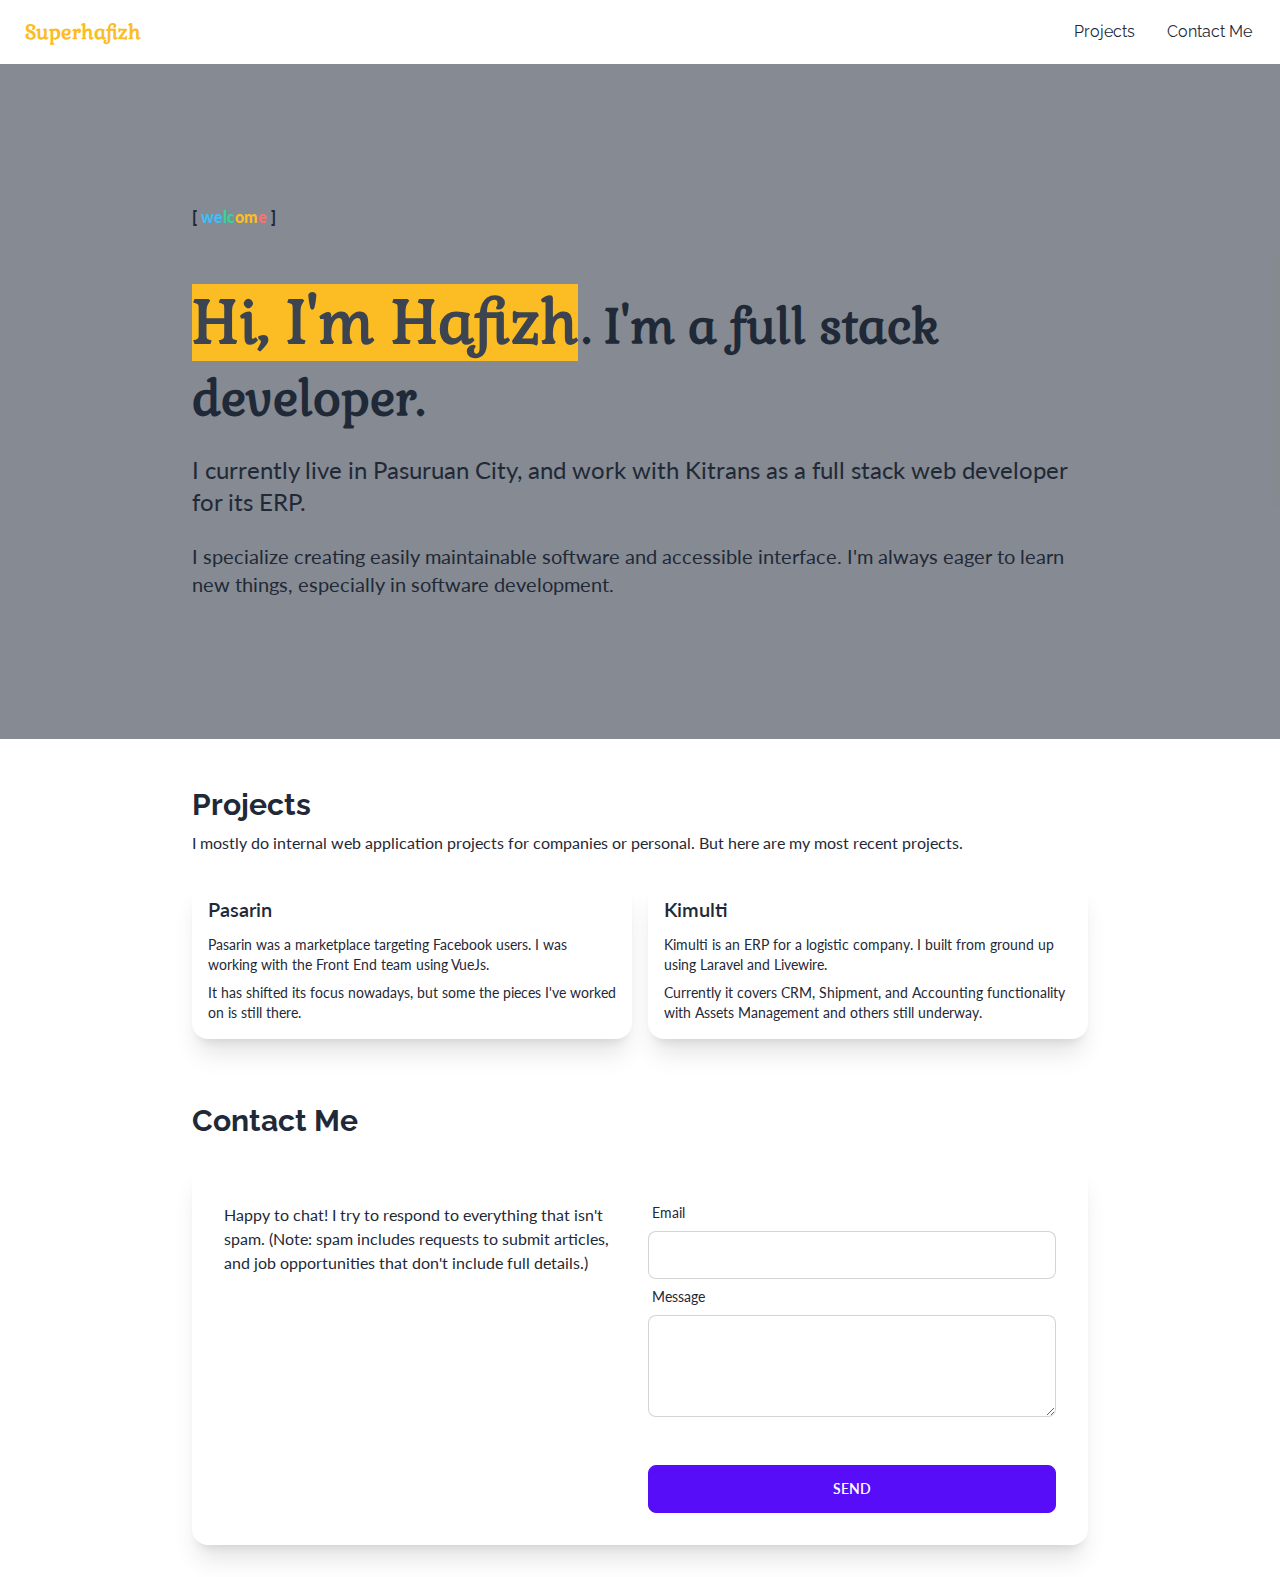
==== commit 4b98adbe: "Updates" ====
--- a/index.html
+++ b/index.html
@@ -13,10 +13,10 @@
 		<meta http-equiv="content-security-policy" content="">
 		<link href="./_app/immutable/assets/_layout-2f7cbb0c.css" rel="stylesheet">
 		<link href="./_app/immutable/assets/_page-1f0d9dbc.css" rel="stylesheet">
-		<link rel="modulepreload" href="./_app/immutable/start-66de5b6e.js">
+		<link rel="modulepreload" href="./_app/immutable/start-5ad5f25e.js">
 		<link rel="modulepreload" href="./_app/immutable/chunks/index-c0f98e4a.js">
 		<link rel="modulepreload" href="./_app/immutable/chunks/singletons-cd6f28b9.js">
-		<link rel="modulepreload" href="./_app/immutable/components/pages/_layout.svelte-97eb8695.js">
+		<link rel="modulepreload" href="./_app/immutable/components/pages/_layout.svelte-b1f87b80.js">
 		<link rel="modulepreload" href="./_app/immutable/modules/pages/_layout.ts-fa3c4266.js">
 		<link rel="modulepreload" href="./_app/immutable/chunks/_layout-9a8b0c19.js">
 		<link rel="modulepreload" href="./_app/immutable/components/pages/_page.svelte-a8c7a962.js"><!-- HEAD_svelte-1lq4rqf_START --><!-- HEAD_svelte-1lq4rqf_END -->
@@ -25,7 +25,7 @@
 		<div style="display: contents">
 
 
-<div class="navbar bg-base-100"><div class="navbar-start"><a href="/" class="btn btn-ghost normal-case text-xl font-serif">Superhafizh</a></div>
+<div class="navbar bg-base-100"><div class="navbar-start"><a href="/" class="btn btn-ghost normal-case text-xl font-serif text-warning">Superhafizh</a></div>
     <div class="navbar-center "></div>
     <div class="navbar-end font-display"><ul class="menu menu-horizontal px-1 hidden md:flex"><li><a href="/#projects-section">Projects</a></li>
             <li><a href="/#contact-section">Contact Me</a></li></ul>
@@ -65,19 +65,19 @@
                     
                     <div class="pt-4 px-4">
 
-<div id="h-captcha-8"></div></div>
+<div id="h-captcha-20"></div></div>
                     
                     <button type="submit" class="btn btn-primary mt-8">Send</button></form></div></div></section></div>
 
 
-		<script type="module" data-sveltekit-hydrate="vyb9od">
-			import { start } from "./_app/immutable/start-66de5b6e.js";
+		<script type="module" data-sveltekit-hydrate="8tqv8d">
+			import { start } from "./_app/immutable/start-5ad5f25e.js";
 
 			start({
 				assets: "",
 				env: {},
-				target: document.querySelector('[data-sveltekit-hydrate="vyb9od"]').parentNode,
-				version: "1676141769785",
+				target: document.querySelector('[data-sveltekit-hydrate="8tqv8d"]').parentNode,
+				version: "1676458102537",
 				hydrate: {
 					node_ids: [0, 2],
 					data: [null,null],
